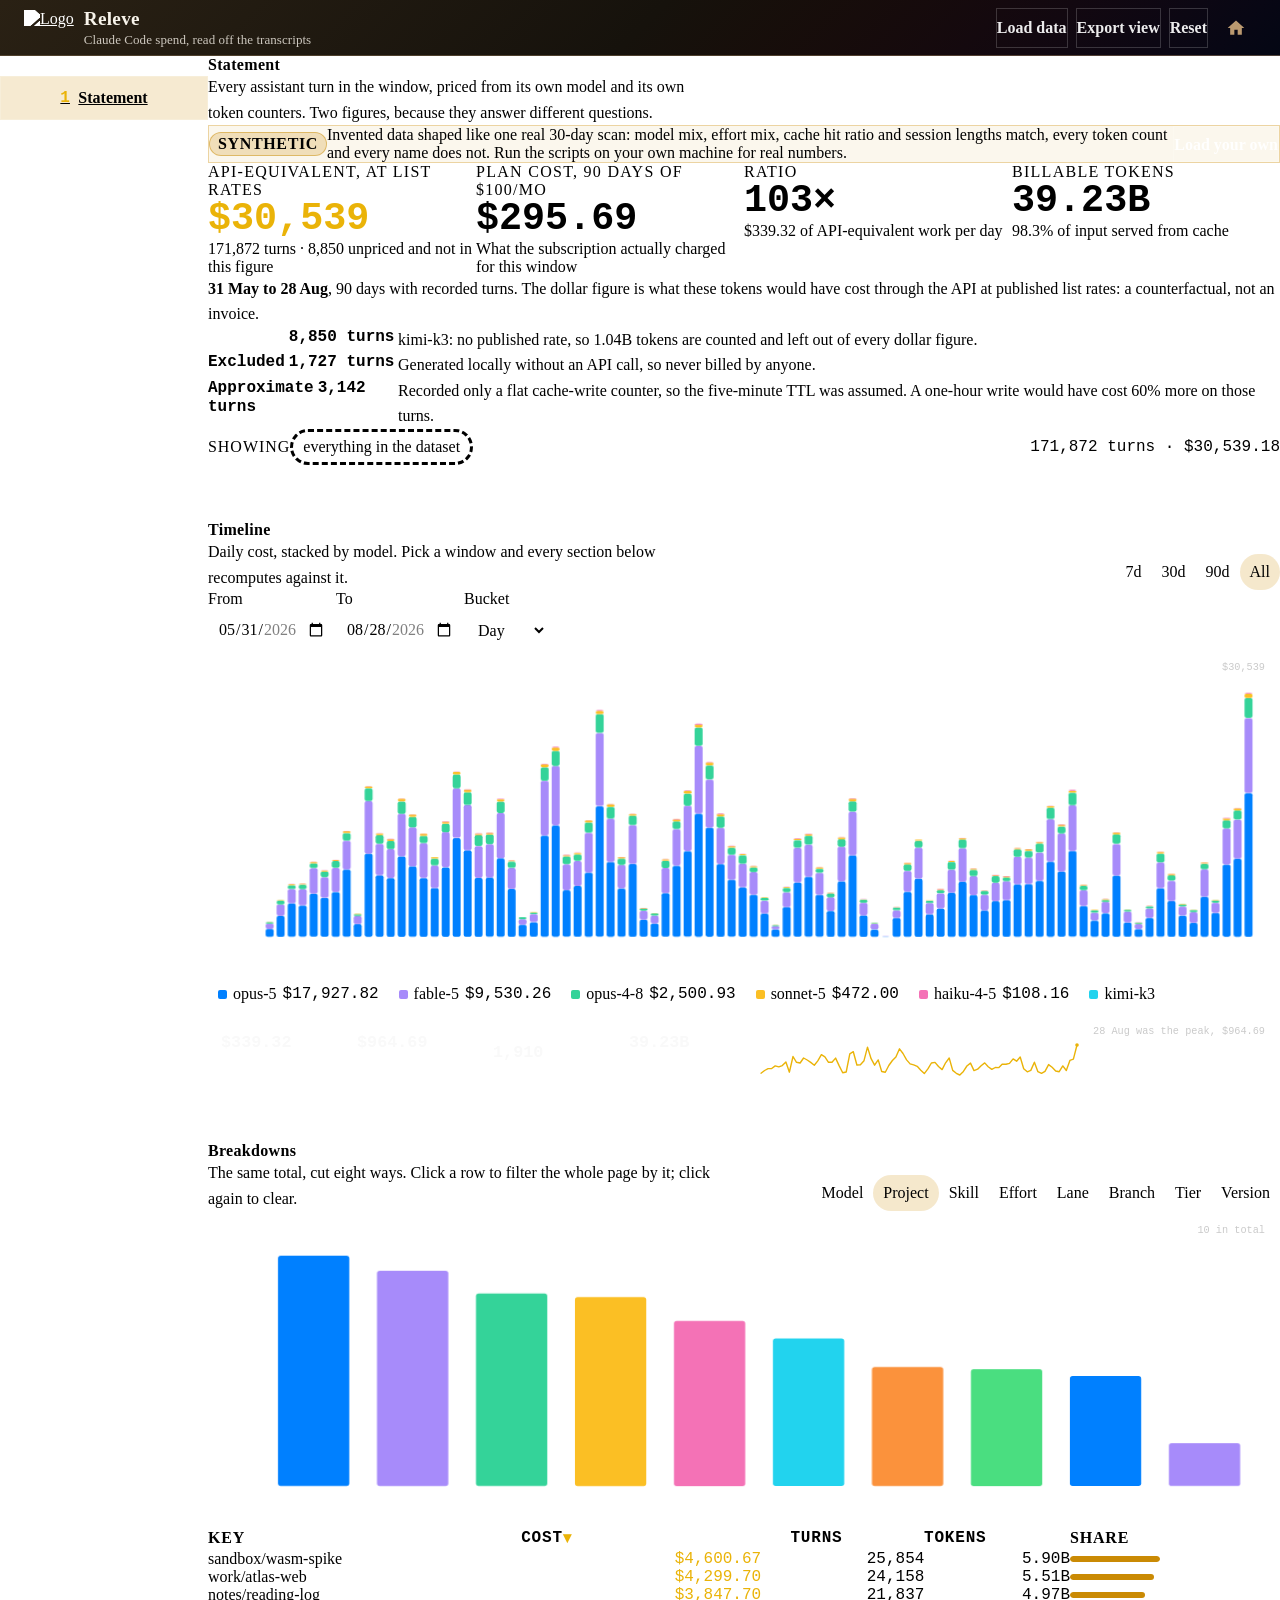
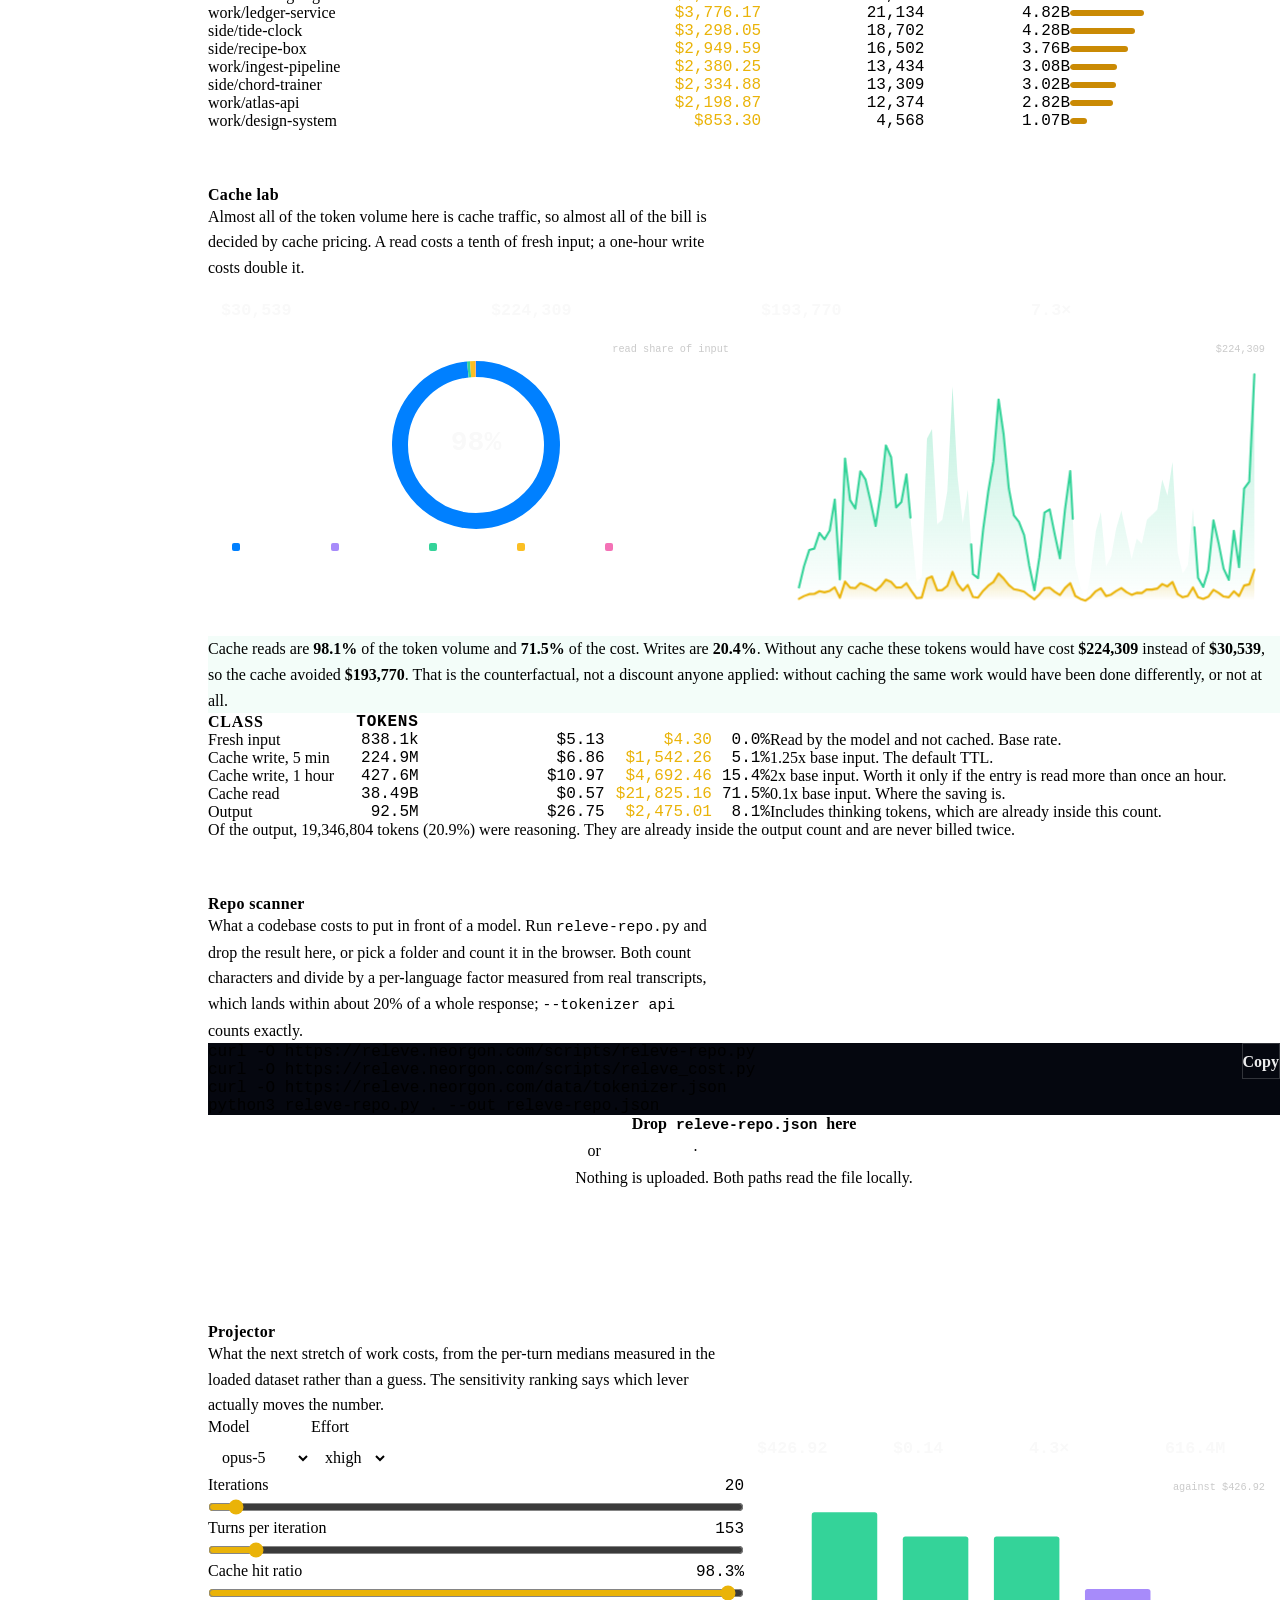
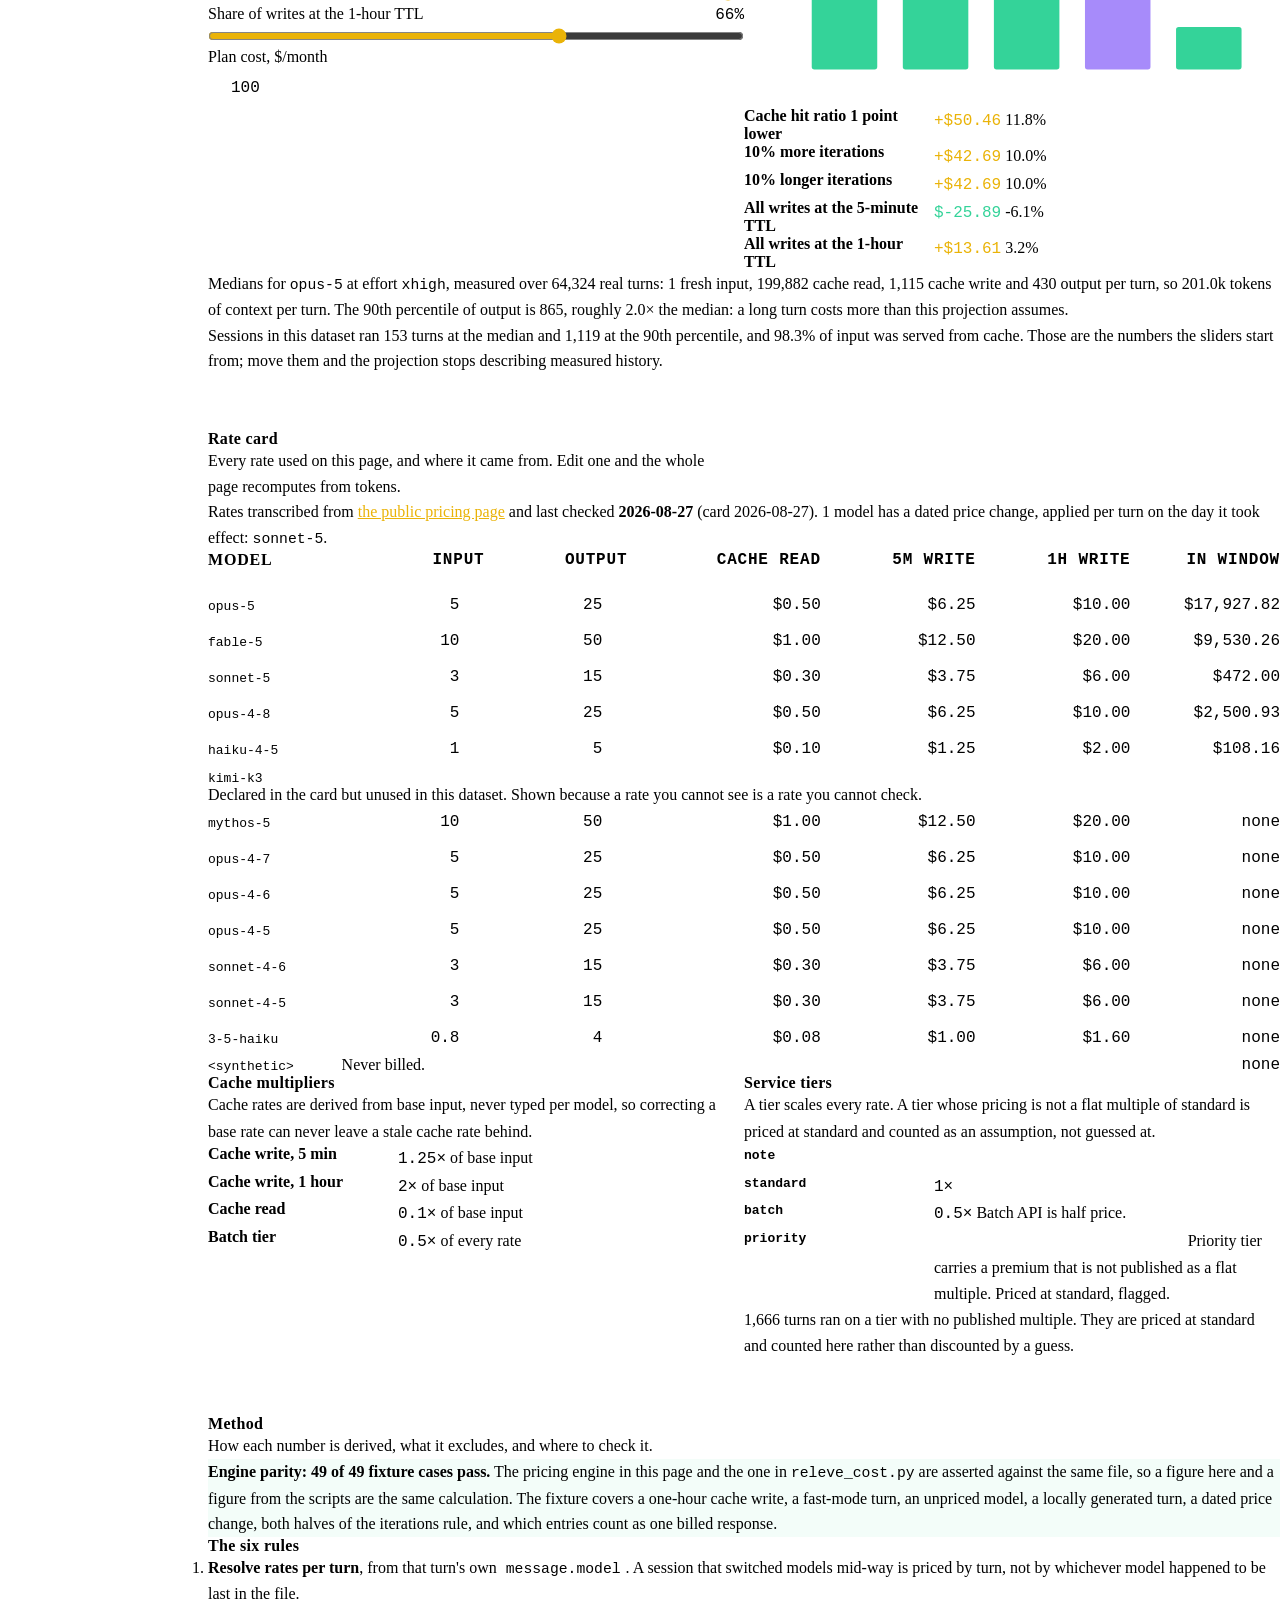
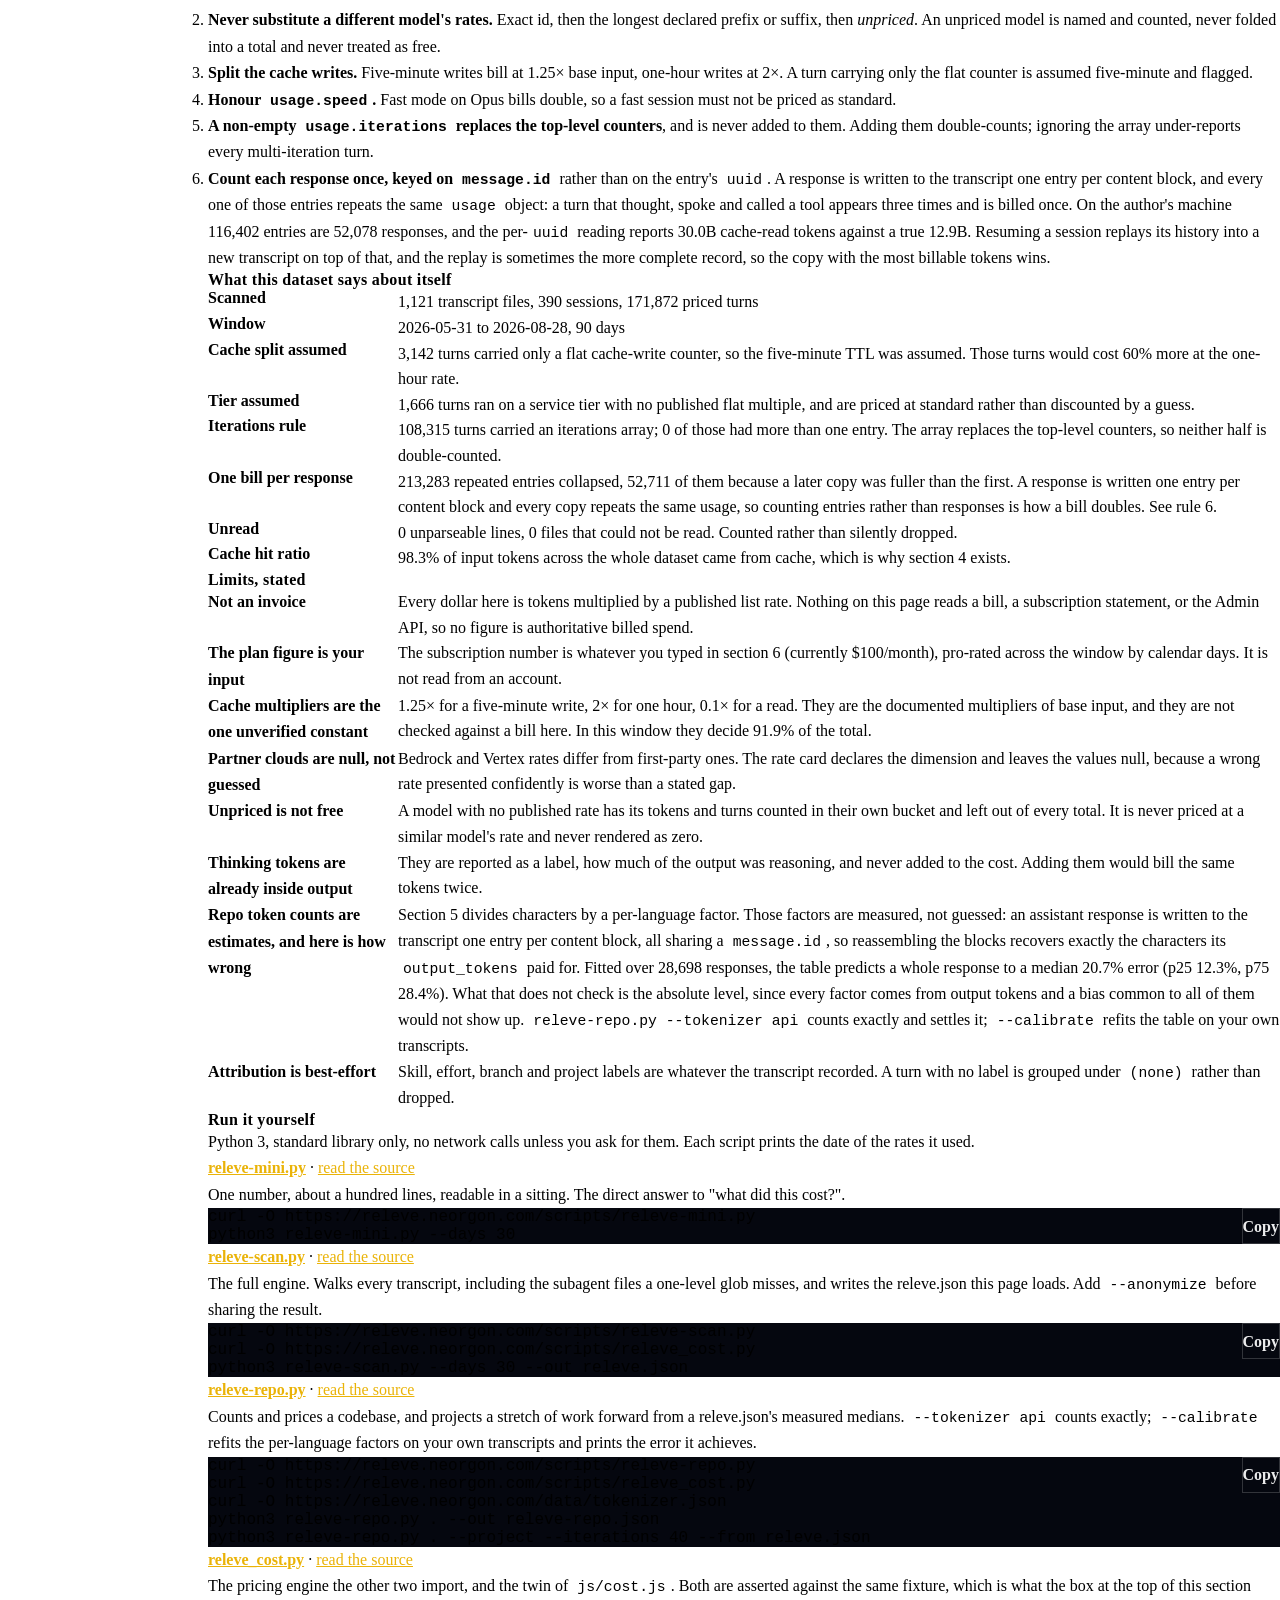
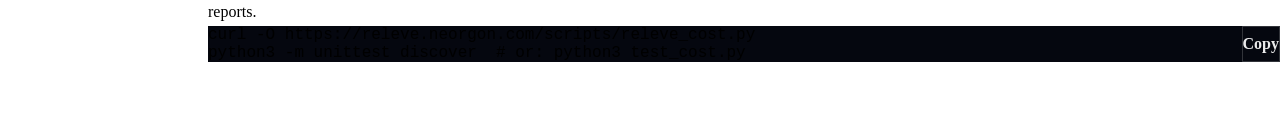
==== index.html @ 629dbd9d "feat: Releve, a spend statement for Claude Code work Prices Claude Code transcripts at real API rate" ====
<!DOCTYPE html>
<html lang="en">
<head>
  <meta charset="UTF-8">
  <meta name="viewport" content="width=device-width, initial-scale=1.0">
  <title>Releve | Claude Code spend, read off the transcripts</title>
  <meta name="description" content="Read your Claude Code spend off the transcripts: cost by model, project and skill, a cache lab, an editable rate card, and three scripts you run yourself">
  <meta property="og:title" content="Releve: Claude Code spend, read off the transcripts">
  <meta property="og:description" content="Cost by model, project and skill. A cache lab, an editable rate card, and the scripts that produced every number">
  <meta property="og:type" content="website">
  <meta property="og:url" content="https://releve.neorgon.com/">
  <meta property="og:site_name" content="Neorgon">
  <meta name="twitter:card" content="summary_large_image">
  <meta name="twitter:title" content="Releve: Claude Code spend, read off the transcripts">
  <meta name="twitter:description" content="Cost by model, project and skill, plus the scripts that produced every number">
  <meta name="robots" content="index, follow">
  <link rel="canonical" href="https://releve.neorgon.com/">
  <meta property="og:locale" content="en_US">
  <meta name="theme-color" content="#040714">
  <meta property="og:image" content="https://releve.neorgon.com/og-preview.jpg">
  <meta property="og:image:width" content="1200">
  <meta property="og:image:height" content="630">
  <meta property="og:image:alt" content="Releve: what your Claude Code work would cost">
  <meta name="twitter:image" content="https://releve.neorgon.com/og-preview.jpg">
  <!-- Footer Kit stamps -->
  <meta name="neo-repo" content="https://github.com/energon-a-secas/releve-site">
  <meta name="neo-version" content="v1.0.0">
  <meta name="neo-updated" content="updated Aug 2026">
  <link rel="icon" type="image/x-icon" href="https://cdn.neorgon.org/v1.0.0/favicon.ico" />
  <!-- Fleet design tokens — canonical, do not redeclare locally (PROJECTS.md section 5) -->
  <link rel="stylesheet" href="https://cdn.neorgon.org/v1.0.0/styles/base.css">
  <link rel="stylesheet" href="css/style.css">
  <!-- Viz Kit: every chart here is a builder from js/viz.js. Canonical source is
       packages/neorgon-ui/{css/viz.css,js/viz.js} — do not edit these copies. -->
  <link rel="stylesheet" href="css/viz.css">
  <!-- Neorgon Header Kit (vendored; ?header=live swaps CSS to CDN). Keep after style.css — the kit owns the header. -->
  <script>(function(){var m=location.search.match(/[?&]theme=([\w-]+)/)||document.cookie.match(/(?:^|;\s*)neo_theme=([\w-]+)/);if(m&&m[1]!=='default')document.documentElement.dataset.theme=decodeURIComponent(m[1]);})();</script>
  <link rel="stylesheet" href="css/neorgon-header.css">
  <link rel="stylesheet" href="css/neorgon-themes.css">
  <link rel="stylesheet" href="https://cdn.neorgon.org/v1.0.0/header/season.css">
  <script defer src="js/neorgon-header.js"></script>
  <meta name="neo-theme-switcher" content="footer">
  <!-- Neorgon Footer Kit (vendored). -->
  <link rel="stylesheet" href="css/neorgon-footer.css">
  <script defer src="js/neorgon-footer.js"></script>
  <script type="application/ld+json">
  {
    "@context": "https://schema.org",
    "@type": "WebApplication",
    "name": "Releve",
    "description": "Read your Claude Code spend off the transcripts: cost by model, project and skill, a cache lab, an editable rate card, and three scripts you run yourself.",
    "url": "https://releve.neorgon.com/",
    "applicationCategory": "DeveloperApplication",
    "operatingSystem": "Any",
    "browserRequirements": "Requires JavaScript. All data is read in the browser; nothing is uploaded.",
    "offers": { "@type": "Offer", "price": "0", "priceCurrency": "USD" },
    "author": { "@type": "Organization", "name": "Neorgon", "url": "https://neorgon.com/" }
  }
  </script>
</head>
<body>

  <a class="skip-link" href="#main">Skip to content</a>

  <header class="header-bar" data-header-mode="app" data-header-skin="brass">
    <div class="header-logo">
      <a href="https://neorgon.com/" target="_blank" rel="noopener noreferrer">
        <img src="https://cdn.neorgon.org/v1.0.0/energon-classic-logo.png" class="header-logo-img" alt="Logo">
      </a>
      <a href="./" class="header-title-link">
        <h1>Releve</h1>
        <div class="header-subtitle">Claude Code spend, read off the transcripts</div>
      </a>
    </div>

    <div class="header-right">
      <div class="header-actions">
        <button class="btn btn--ghost btn--sm" id="loadDataBtn" data-keep-mobile>Load data</button>
        <button class="btn btn--ghost btn--sm" id="exportBtn">Export view</button>
        <button class="btn btn--ghost btn--sm" id="resetBtn">Reset</button>
      </div>

      <a class="header-home" href="https://neorgon.com/" title="neorgon.com" aria-label="Neorgon home">
        <svg viewBox="0 0 24 24" fill="currentColor" xmlns="http://www.w3.org/2000/svg">
          <path d="M10 20v-6h4v6h5v-8h3L12 3 2 12h3v8z"/>
        </svg>
      </a>
    </div>
  </header>

  <main id="main">
    <div class="shell">
      <nav class="shell__rail" aria-label="Section" id="rail">
        <a class="nav-link rail__link" href="#statement"><span class="rail__num">1</span>Statement</a>
        <a class="nav-link rail__link" href="#timeline"><span class="rail__num">2</span>Timeline</a>
        <a class="nav-link rail__link" href="#breakdowns"><span class="rail__num">3</span>Breakdowns</a>
        <a class="nav-link rail__link" href="#cache"><span class="rail__num">4</span>Cache lab</a>
        <a class="nav-link rail__link" href="#repo"><span class="rail__num">5</span>Repo scanner</a>
        <a class="nav-link rail__link" href="#projector"><span class="rail__num">6</span>Projector</a>
        <a class="nav-link rail__link" href="#rates"><span class="rail__num">7</span>Rate card</a>
        <a class="nav-link rail__link" href="#method"><span class="rail__num">8</span>Method</a>
      </nav>

      <div class="shell__main stack stack--loose">

        <!-- ── 1. Statement ───────────────────────────────────── -->
        <section class="section" id="statement" aria-labelledby="statement-title">
          <div class="section__titles">
            <h2 class="section__title" id="statement-title">Statement</h2>
            <p class="section__lead">
              Every assistant turn in the window, priced from its own model and its
              own token counters. Two figures, because they answer different
              questions.
            </p>
          </div>

          <div class="source" id="sourceBanner" role="status">
            <span class="source__tag">loading</span>
            <span class="source__note">Reading the dataset.</span>
          </div>

          <div class="headline" id="headline"></div>

          <div class="note" id="statementNote"></div>

          <div id="statementStats"></div>

          <!-- Filters apply to sections 2, 3 and 4. Sticky, so the conditions
               under which a number is true stay on screen with the number. -->
          <div class="filters" id="filters" aria-label="Active filters"></div>
        </section>

        <!-- ── 2. Timeline ────────────────────────────────────── -->
        <section class="section" id="timeline" aria-labelledby="timeline-title">
          <div class="section__header">
            <div class="section__titles">
              <h2 class="section__title" id="timeline-title">Timeline</h2>
              <p class="section__lead">
                Daily cost, stacked by model. Pick a window and every section
                below recomputes against it.
              </p>
            </div>
            <div class="toolbar" id="windowPresets"></div>
          </div>

          <div class="toolbar">
            <label class="field"><span>From</span><input type="date" class="input" id="fromDate"></label>
            <label class="field"><span>To</span><input type="date" class="input" id="toDate"></label>
            <label class="field"><span>Bucket</span>
              <select class="select" id="bucketSel">
                <option value="day">Day</option>
                <option value="week">Week</option>
                <option value="month">Month</option>
              </select>
            </label>
          </div>

          <div id="timelineChart"></div>
          <div class="legend" id="timelineLegend"></div>
          <div id="timelineTrend" class="grid"></div>
        </section>

        <!-- ── 3. Breakdowns ──────────────────────────────────── -->
        <section class="section" id="breakdowns" aria-labelledby="breakdowns-title">
          <div class="section__header">
            <div class="section__titles">
              <h2 class="section__title" id="breakdowns-title">Breakdowns</h2>
              <p class="section__lead">
                The same total, cut eight ways. Click a row to filter the whole
                page by it; click again to clear.
              </p>
            </div>
            <div class="toolbar" id="dimTabs"></div>
          </div>

          <div id="breakdownBars"></div>
          <div class="table-wrap"><table class="table" id="breakdownTable"></table></div>
          <div class="note" id="breakdownNote" hidden></div>
        </section>

        <!-- ── 4. Cache lab ───────────────────────────────────── -->
        <section class="section" id="cache" aria-labelledby="cache-title">
          <div class="section__titles">
            <h2 class="section__title" id="cache-title">Cache lab</h2>
            <p class="section__lead">
              Almost all of the token volume here is cache traffic, so almost all
              of the bill is decided by cache pricing. A read costs a tenth of
              fresh input; a one-hour write costs double it.
            </p>
          </div>

          <div id="cacheHeadline"></div>
          <div class="grid grid--wide">
            <div id="cacheMix"></div>
            <div id="cacheRatio"></div>
          </div>
          <div class="note note--good" id="cacheNote"></div>
          <div class="table-wrap"><table class="table" id="cacheTable"></table></div>
        </section>

        <!-- ── 5. Repo scanner ────────────────────────────────── -->
        <section class="section" id="repo" aria-labelledby="repo-title">
          <div class="section__titles">
            <h2 class="section__title" id="repo-title">Repo scanner</h2>
            <p class="section__lead">
              What a codebase costs to put in front of a model. Run
              <code>releve-repo.py</code> and drop the result here, or pick a
              folder and count it in the browser. Both count characters and
              divide by a per-language factor measured from real transcripts,
              which lands within about 20% of a whole response;
              <code>--tokenizer api</code> counts exactly.
            </p>
          </div>

          <div class="cmd">
            <code>curl -O https://releve.neorgon.com/scripts/releve-repo.py
curl -O https://releve.neorgon.com/scripts/releve_cost.py
curl -O https://releve.neorgon.com/data/tokenizer.json
python3 releve-repo.py . --out releve-repo.json</code>
            <button class="btn btn--ghost btn--sm cmd__copy" data-copy>Copy</button>
          </div>

          <!-- A group, not role="button": a button's subtree is presentational,
               which hid the two real buttons below, including "count a folder in
               the browser", an action with no other route to it. -->
          <div class="drop" id="repoDrop" role="group"
               aria-label="Load a repo scan: drop a file, or use the buttons">
            <strong>Drop <code class="inline">releve-repo.json</code> here</strong>
            <span>or <button class="btn btn--ghost btn--sm" id="repoPick">choose a file</button>
              &middot; <button class="btn btn--ghost btn--sm" id="repoFolder">count a folder in the browser</button></span>
            <span class="num--muted">Nothing is uploaded. Both paths read the file locally.</span>
          </div>
          <input type="file" id="repoFile" accept=".json,application/json" hidden>
          <input type="file" id="repoDir" webkitdirectory directory multiple hidden>

          <div id="repoOut"></div>
        </section>

        <!-- ── 6. Projector ───────────────────────────────────── -->
        <section class="section" id="projector" aria-labelledby="projector-title">
          <div class="section__titles">
            <h2 class="section__title" id="projector-title">Projector</h2>
            <p class="section__lead">
              What the next stretch of work costs, from the per-turn medians
              measured in the loaded dataset rather than a guess. The sensitivity
              ranking says which lever actually moves the number.
            </p>
          </div>

          <div class="grid grid--wide">
            <div class="card card--flat stack stack--tight">
              <div class="toolbar">
                <label class="field"><span>Model</span><select class="select" id="projModel"></select></label>
                <label class="field"><span>Effort</span><select class="select" id="projEffort"></select></label>
              </div>
              <div class="slider">
                <label class="slider__name" for="projIter">Iterations</label>
                <span class="slider__val" id="projIterVal">20</span>
                <input type="range" id="projIter" min="1" max="500" step="1" value="20">
              </div>
              <div class="slider">
                <label class="slider__name" for="projTurns">Turns per iteration</label>
                <span class="slider__val" id="projTurnsVal">40</span>
                <input type="range" id="projTurns" min="1" max="2000" step="1" value="40">
              </div>
              <div class="slider">
                <label class="slider__name" for="projHit">Cache hit ratio</label>
                <span class="slider__val" id="projHitVal">97.5%</span>
                <input type="range" id="projHit" min="0" max="100" step="0.5" value="97.5">
              </div>
              <div class="slider">
                <label class="slider__name" for="projTtl">Share of writes at the 1-hour TTL</label>
                <span class="slider__val" id="projTtlVal">67%</span>
                <input type="range" id="projTtl" min="0" max="100" step="1" value="67">
              </div>
              <div class="toolbar">
                <label class="field"><span>Plan cost, $/month</span>
                  <input type="number" class="input input--num" id="planCost" min="0" step="5" value="100">
                </label>
                <button class="btn btn--ghost btn--sm" id="projCalibrate">Reset to measured</button>
              </div>
            </div>
            <div class="stack stack--tight">
              <div id="projOut"></div>
              <div id="projSensitivity"></div>
            </div>
          </div>
          <div class="note" id="projNote"></div>
        </section>

        <!-- ── 7. Rate card ───────────────────────────────────── -->
        <section class="section" id="rates" aria-labelledby="rates-title">
          <div class="section__header">
            <div class="section__titles">
              <h2 class="section__title" id="rates-title">Rate card</h2>
              <p class="section__lead">
                Every rate used on this page, and where it came from. Edit one and
                the whole page recomputes from tokens.
              </p>
            </div>
            <div class="toolbar">
              <button class="btn btn--ghost btn--sm" id="ratesReset">Reset rates</button>
              <a class="btn btn--ghost btn--sm" href="data/rates.json" download>Download card</a>
            </div>
          </div>

          <div class="note" id="ratesProvenance"></div>
          <div class="table-wrap"><table class="table" id="ratesTable"></table></div>

          <div class="grid">
            <div class="card card--flat stack stack--tight">
              <h3 class="section__title" style="font-size:var(--text-base)">Cache multipliers</h3>
              <p class="prose" style="margin:0">
                Cache rates are derived from base input, never typed per model, so
                correcting a base rate can never leave a stale cache rate behind.
              </p>
              <div id="multipliersTable"></div>
            </div>
            <div class="card card--flat stack stack--tight">
              <h3 class="section__title" style="font-size:var(--text-base)">Service tiers</h3>
              <p class="prose" style="margin:0">
                A tier scales every rate. A tier whose pricing is not a flat
                multiple of standard is priced at standard and counted as an
                assumption, not guessed at.
              </p>
              <div id="tiersTable"></div>
            </div>
          </div>
        </section>

        <!-- ── 8. Method ──────────────────────────────────────── -->
        <section class="section" id="method" aria-labelledby="method-title">
          <div class="section__titles">
            <h2 class="section__title" id="method-title">Method</h2>
            <p class="section__lead">
              How each number is derived, what it excludes, and where to check it.
            </p>
          </div>

          <div class="note" id="parityBox"></div>

          <div class="card card--flat">
            <h3 class="section__title" style="font-size:var(--text-base);margin-bottom:var(--space-4)">The six rules</h3>
            <ol class="prose">
              <li><strong>Resolve rates per turn</strong>, from that turn's own
                <code>message.model</code>. A session that switched models mid-way
                is priced by turn, not by whichever model happened to be last in
                the file.</li>
              <li><strong>Never substitute a different model's rates.</strong>
                Exact id, then the longest declared prefix or suffix, then
                <em>unpriced</em>. An unpriced model is named and counted, never
                folded into a total and never treated as free.</li>
              <li><strong>Split the cache writes.</strong> Five-minute writes bill
                at 1.25&times; base input, one-hour writes at 2&times;. A turn
                carrying only the flat counter is assumed five-minute and flagged.</li>
              <li><strong>Honour <code>usage.speed</code>.</strong> Fast mode on
                Opus bills double, so a fast session must not be priced as standard.</li>
              <li><strong>A non-empty <code>usage.iterations</code> replaces the
                top-level counters</strong>, and is never added to them. Adding
                them double-counts; ignoring the array under-reports every
                multi-iteration turn.</li>
              <li><strong>Count each response once, keyed on
                <code>message.id</code></strong> rather than on the entry's
                <code>uuid</code>. A response is written to the transcript one
                entry per content block, and every one of those entries repeats
                the same <code>usage</code> object: a turn that thought, spoke and
                called a tool appears three times and is billed once. On the
                author's machine 116,402 entries are 52,078 responses, and the
                per-<code>uuid</code> reading reports 30.0B cache-read tokens
                against a true 12.9B. Resuming a session replays its history into
                a new transcript on top of that, and the replay is sometimes the
                more complete record, so the copy with the most billable tokens
                wins.</li>
            </ol>
          </div>

          <div class="card card--flat">
            <h3 class="section__title" style="font-size:var(--text-base);margin-bottom:var(--space-4)">What this dataset says about itself</h3>
            <div id="methodQuality"></div>
          </div>

          <div class="card card--flat">
            <h3 class="section__title" style="font-size:var(--text-base);margin-bottom:var(--space-4)">Limits, stated</h3>
            <div class="deflist prose" id="methodLimits"></div>
          </div>

          <div class="card card--flat stack stack--tight">
            <h3 class="section__title" style="font-size:var(--text-base)">Run it yourself</h3>
            <p class="prose" style="margin:0">
              Python 3, standard library only, no network calls unless you ask for
              them. Each script prints the date of the rates it used.
            </p>
            <div id="scriptList" class="stack stack--tight"></div>
          </div>
        </section>

      </div>
    </div>
  </main>

  <!-- Load-data modal: file, folder, or URL. Everything is read in the browser. -->
  <div class="modal" id="loadModal" hidden>
    <div class="modal__backdrop" data-modal-close tabindex="-1" aria-hidden="true"></div>
    <div class="modal__dialog" role="dialog" aria-modal="true" aria-labelledby="loadModalTitle" tabindex="-1">
      <!-- div, not <header>/<footer>: role="dialog" on a div is not a sectioning
           root, so those elements would map to banner and contentinfo and the
           open modal would give the page a second one of each. -->
      <div class="modal__header">
        <h2 id="loadModalTitle">Load your own numbers</h2>
        <button type="button" class="btn btn--ghost btn--icon" data-modal-close aria-label="Close dialog">
          <svg width="20" height="20" viewBox="0 0 24 24" fill="none" stroke="currentColor" stroke-width="2" aria-hidden="true"><path d="M18 6L6 18M6 6l12 12"/></svg>
        </button>
      </div>
      <div class="modal__body stack stack--tight">
        <p class="prose" style="margin:0">
          The dataset on this page is synthetic. For your own, run the scanner and
          load the file it writes. It never leaves your machine: this page reads
          it with the File API and makes no upload.
        </p>
        <div class="cmd">
          <code>curl -O https://releve.neorgon.com/scripts/releve-scan.py
curl -O https://releve.neorgon.com/scripts/releve_cost.py
python3 releve-scan.py --days 30 --out releve.json</code>
          <button class="btn btn--ghost btn--sm cmd__copy" data-copy>Copy</button>
        </div>
        <div class="drop" id="dataDrop" role="group"
             aria-label="Load your own data: drop a file, or use the button">
          <strong>Drop <code class="inline">releve.json</code> here</strong>
          <span>or a raw <code class="inline">.jsonl</code> transcript, which is priced in the browser</span>
          <button class="btn btn--secondary btn--sm" id="dataPick">Choose a file</button>
        </div>
        <input type="file" id="dataFile" accept=".json,.jsonl,application/json" hidden>
        <p class="prose" style="margin:0">
          Sharing a file? Run it with <code>--anonymize</code> first: that hashes
          project labels and drops paths, branch names and session titles.
        </p>
      </div>
      <div class="modal__footer">
        <button type="button" class="btn btn--ghost" id="loadDemoAgain">Back to the demo</button>
        <button type="button" class="btn btn--primary" data-modal-close>Done</button>
      </div>
    </div>
  </div>

  <footer class="neo-footer" data-footer-mode="app">
    Reads your transcripts in your browser. Nothing is uploaded.
    <template data-neo-disclaimer data-label="How the dollars are derived"
              data-title="These figures are a counterfactual, not an invoice">
      <p>Every dollar on this page is tokens multiplied by a published list rate.
      It is what the same work would have cost through the API, which is not what
      a subscription charged, and not what any invoice says.</p>
      <p>Rates are transcribed by hand from the public pricing page and carry the
      date they were checked. Cache multipliers (1.25&times; for a five-minute
      write, 2&times; for one hour, 0.1&times; for a read) are the documented
      multipliers of base input and are the one constant here that is not verified
      against a bill. Partner-cloud rates are left null rather than guessed.</p>
      <p>Not affiliated with Anthropic. Claude and Claude Code are their marks.</p>
    </template>
  </footer>

  <script type="module" src="js/app.js"></script>
</body>
</html>
---- css/style.css ----
/* ── Reset & base ──────────────────────────────────────────── */
*, *::before, *::after { margin: 0; padding: 0; box-sizing: border-box; }

/*
 * ── Design tokens ─────────────────────────────────────────────
 *
 * Canonical tokens (colors, font, type scale, spacing, radii) come from the CDN:
 *   https://cdn.neorgon.org/v1.0.0/styles/base.css   (linked in index.html)
 * Do NOT redeclare them here — a local copy is how the fleet drifted. The block
 * below holds only what base.css does not define, plus the per-site accent.
 *
 * Motion: base.css still ships --ease-snap (bounce) for legacy sites, but it is
 * deprecated for new work (impeccable law: ease-out exponential, no bounce).
 * Use --ease-out below.
 */

:root {
  /* Per-site identity — set to this site's hub card accent (PROJECTS.md section 4).
     Antique gold: a ledger tone, and unused elsewhere in the Data section. */
  --accent: #ca8a04;
  --accent-bright: #eab308;

  /* Money reads better in a monospaced column: digits line up, so two totals
     are comparable at a glance without reading them. */
  --mono: ui-monospace, 'SF Mono', SFMono-Regular, Menlo, Consolas, monospace;

  /* Semantics this site needs for numbers. Money is the accent; a saving is
     positive, an unknown is neither good nor bad and must not look like zero. */
  --good: #34d399;
  --warn: #fbbf24;
  /* .5, not .45: at .45 the word "unpriced" measured 4.47:1 on --bg, just under
     the 4.5:1 it needs. An unknown has to stay readable to stay honest. */
  --unknown: rgba(255, 255, 255, .5);

  /* Site extras base.css does not define */
  --surface-toast: #1a1730;
  --danger: #e11d48;
  --danger-hover: #f43f5e;
  --ease-out: cubic-bezier(0.22, 1, 0.36, 1);
  --control-height: 44px;
  --control-height-sm: 36px;
  --shadow-card: 0 12px 28px rgba(15, 23, 42, 0.5);
  --shadow-modal: 0 24px 48px rgba(2, 6, 23, 0.58);
  --z-sticky-header: 200;
  --z-modal: 400;
  --z-toast: 500;
}

/* Author display values (e.g. .section/.stack flex) would otherwise defeat the
   hidden attribute — restore its authority once, globally. */
[hidden] { display: none !important; }

html { height: 100%; }
body {
  font-family: var(--font);
  background: var(--bg);
  min-height: 100%;
  color: var(--text-primary);
  display: flex; flex-direction: column;
}

body.modal-open {
  overflow: hidden;
}

main#main {
  flex: 1;
  display: flex;
  flex-direction: column;
  min-height: 0;
  width: 100%;
}

/* ── Layout ────────────────────────────────────────────────── */
/*
 * GOTCHA: body { display:flex; flex-direction:column } + margin: 0 auto
 * on a child collapses its width — always pair with width: 100%.
 *
 * GOTCHA: External images (YouTube ggpht, Gravatar, etc.) may block loading
 * when the Referer header points to localhost or an unknown origin. Fix:
 * 1. Add <meta name="referrer" content="no-referrer"> in <head> (global)
 * 2. Or add referrerpolicy="no-referrer" on each <img> tag
 */
.container {
  max-width: 900px;
  width: 100%;
  margin: 0 auto;
  padding: var(--space-6);
  flex: 1;
}

/* ── Side-rail shell (opt-in) ──────────────────────────────────
 * A desktop window is far wider than a comfortable line of text, so a single
 * centred column leaves two large empty gutters and still runs the prose to
 * 100+ characters. This puts the section nav in the left gutter and narrows
 * the reading column, without changing .container for sites that do not use it.
 *
 *   <div class="shell">
 *     <nav class="shell__rail" aria-label="Section"> … </nav>
 *     <div class="shell__main"> … </div>
 *   </div>
 *
 * Below 940px it collapses to one column and the rail becomes a scrollable
 * row, so the same markup works on a phone with no JavaScript involved. From
 * 1240px up, the spare width goes to the right margin only, so the reading
 * column walks onto the page's centre line instead of sitting right of it.
 */
.shell {
  width: 100%;
  max-width: 1240px;
  margin: 0 auto;
  padding: var(--space-6) var(--space-6) 64px;
  display: grid;
  grid-template-columns: minmax(0, 1fr);
  gap: var(--space-6);
  align-content: start;
  flex: 1;
}
/* A 1fr track is minmax(auto, 1fr): a wide child (a board, a table, a long
   code line) sets min-content and stretches the column past the viewport. */
.shell > * { min-width: 0; }

.shell__rail {
  display: flex;
  gap: var(--space-1);
  padding: 4px;
  background: var(--surface-1);
  border: 1px solid var(--border);
  border-radius: var(--radius);
  overflow-x: auto;
  scrollbar-width: none;
}
.shell__rail::-webkit-scrollbar { display: none; }

@media (min-width: 940px) {
  .shell {
    grid-template-columns: 208px minmax(0, 1fr);
    gap: var(--space-8);
    padding: var(--space-8) var(--space-8) 80px;
  }
  .shell__rail {
    position: sticky;
    top: 76px;          /* clears the app-mode header */
    flex-direction: column;
    align-items: stretch;
    gap: 2px;
    padding: var(--space-2);
    overflow: visible;
    align-self: start;
  }
}

/* The rail sits in the left gutter, but with only two tracks it does not stay
   there: the rail plus its gap add to main's left side and nothing balances
   them on the right, so main sits half that distance right of the page's centre
   line (120px at a 208px rail). A column that far off centre reads as a
   misalignment rather than as a nav beside it.
   The correction is to stop splitting the spare width between both margins and
   spend all of it on the right. Main then walks back onto the centre line as the
   window grows, reaching it at 1240 + 208 + 32 = 1480px, and it costs main no
   width at any point on the way: the shell widens, main does not move relative
   to the rail. Below 1240px the shell already fills the viewport, so there is no
   spare width to spend and any correction would come straight out of the
   reading column. That trade is not worth making. */
@media (min-width: 1240px) {
  .shell {
    --shell-nudge: calc(208px + var(--space-8));
    max-width: calc(1240px + var(--shell-nudge));
    padding-right: clamp(
      var(--space-8),
      calc(var(--space-8) + 100vw - 1240px),
      calc(var(--space-8) + var(--shell-nudge))
    );
  }
}

/* Vertical rhythm: use inside .container or nested regions */
.stack {
  display: flex;
  flex-direction: column;
  gap: var(--space-6);
}
.stack--tight { gap: var(--space-4); }
/* Major sections need a real break. At 32px a heading sits almost on top of
   the block above it and the page reads as one undifferentiated column. */
.stack--loose { gap: 56px; }

/* Page section: title row + body (replaces “card everything” for grouping) */
.section {
  display: flex;
  flex-direction: column;
  gap: var(--space-6);
}
.section__header {
  display: flex;
  flex-wrap: wrap;
  align-items: flex-end;
  justify-content: space-between;
  gap: var(--space-4);
}
.section__titles {
  display: flex;
  flex-direction: column;
  gap: var(--space-1);
  min-width: 0;
}
.section__title {
  font-size: var(--text-xl);
  font-weight: 600;
  letter-spacing: 0.02em;
  color: var(--text-primary);
}
.section__lead {
  font-size: var(--text-sm);
  color: var(--text-muted);
  line-height: 1.6;
  max-width: 64ch;   /* 65-75 characters is the readable measure */
}
.section__lead code {
  font-family: ui-monospace, SFMono-Regular, Menlo, Monaco, Consolas, "Liberation Mono", monospace;
  font-size: 0.92em;
  color: var(--text-secondary);
}
.stack > .card { margin-bottom: 0; }
.toolbar {
  display: flex;
  flex-wrap: wrap;
  align-items: center;
  gap: var(--space-2);
}

/* ── Header ────────────────────────────────────────────────────
 * Owned by the Neorgon Header Kit (css/neorgon-header.css — canonical
 * source: packages/neorgon-ui/header/). Do NOT style .header-bar,
 * .header-logo*, .header-title-link, .header-subtitle, .header-right,
 * .header-actions, or .header-home here. Auth styles (.auth-*) stay
 * site-owned below.
 */
nav {
  display: flex;
  align-items: center;
  gap: var(--space-2);
}

/* ── Buttons (canonical) ─────────────────────────────────────
 * Use .btn + a variant. Aliases: .nav-link = toolbar ghost; .auth-* map below.
 */
.btn {
  display: inline-flex;
  align-items: center;
  justify-content: center;
  gap: var(--space-2);
  min-height: var(--control-height);
  padding: 0 var(--space-4);
  border-radius: var(--radius-sm);
  font-family: inherit;
  font-size: var(--text-sm);
  font-weight: 600;
  line-height: 1.2;
  text-decoration: none;
  cursor: pointer;
  border: 1px solid transparent;
  background: transparent;
  color: var(--text-primary);
  transition:
    background-color var(--dur),
    color var(--dur),
    border-color var(--dur),
    box-shadow var(--dur),
    transform var(--dur-fast);
  -webkit-tap-highlight-color: transparent;
}
.btn:disabled,
.btn[aria-disabled="true"] {
  opacity: 0.45;
  cursor: not-allowed;
  pointer-events: none;
}
.btn--sm {
  min-height: var(--control-height-sm);
  padding: 0 var(--space-3);
  font-size: var(--text-xs);
}
.btn--block { width: 100%; }
.btn--icon {
  min-width: var(--control-height);
  padding: 0;
}
/* Gold is a light accent, so the label on it has to be dark: white on #ca8a04
   measures 2.94:1 and fails AA outright. This near-black is tinted toward the
   accent's own hue rather than being #000, and measures 6.31:1 (9.67:1 on the
   brighter hover fill). */
.btn--primary {
  background: var(--accent);
  color: #1a1204;
  border-color: transparent;
}
.btn--primary:hover { background: var(--accent-bright); }
.btn--secondary {
  background: var(--surface-2);
  color: var(--text-primary);
  border-color: var(--border-strong);
}
.btn--secondary:hover {
  background: rgba(255, 255, 255, 0.1);
}
.btn--ghost {
  background: transparent;
  color: rgba(255,255,255,0.92);
  border-color: rgba(255,255,255,0.18);
}
.btn--ghost:hover {
  background: rgba(255,255,255,0.1);
  color: #fff;
}
.btn--danger {
  background: var(--danger);
  color: #fff;
  border-color: transparent;
}
.btn--danger:hover { background: var(--danger-hover); }

/* Toolbar ghost (header nav) — same as .btn.btn--ghost.btn--sm */
.nav-link {
  display: inline-flex;
  align-items: center;
  justify-content: center;
  min-height: var(--control-height);
  padding: 0 var(--space-3);
  border: 1px solid rgba(255,255,255,0.18);
  border-radius: var(--radius-sm);
  background: transparent;
  color: rgba(255,255,255,0.92);
  cursor: pointer;
  font-family: inherit;
  font-size: var(--text-sm);
  font-weight: 600;
  transition: background-color var(--dur), color var(--dur), border-color var(--dur);
}
.nav-link:hover {
  background: rgba(255,255,255,0.1);
  color: #fff;
}

.auth-toggle {
  display: flex;
  align-items: center;
  justify-content: center;
  min-width: var(--control-height);
  min-height: var(--control-height);
  padding: 0;
  border: 1px solid rgba(255,255,255,0.18);
  border-radius: var(--radius-sm);
  background: transparent;
  color: rgba(255,255,255,0.92);
  cursor: pointer;
  font-family: inherit;
  transition: background-color var(--dur), color var(--dur), border-color var(--dur);
}
.auth-toggle:hover {
  background: rgba(255,255,255,0.1);
  color: #fff;
}
.auth-toggle svg {
  width: 22px;
  height: 22px;
  flex-shrink: 0;
  display: block;
}
.auth-toggle.logged-in { color: var(--accent); }
.auth-toggle.logged-in svg circle:nth-of-type(2) {
  fill: currentColor;
  stroke: none;
}

/* ── Sheet (inline panel under header) — not a modal ─────────
 * Use for auth, filters, compact forms. No backdrop; page scrolls.
 * For blocking overlays use .modal below.
 */
.auth-panel {
  background: rgba(255,255,255,0.02);
  border-bottom: 1px solid var(--border-subtle);
  max-height: 0;
  overflow: hidden;
  transition: max-height 0.3s ease-out;
}
.auth-panel.open { max-height: 300px; }
.auth-panel-inner {
  padding: var(--space-6);
  max-width: 400px;
  margin: 0 auto;
}
.auth-tabs {
  display: flex;
  gap: var(--space-2);
  margin-bottom: var(--space-4);
}
.auth-tab {
  flex: 1;
  min-height: var(--control-height-sm);
  padding: 0 var(--space-4);
  border: 1px solid var(--border);
  border-radius: var(--radius-sm);
  background: transparent;
  color: var(--text-muted);
  cursor: pointer;
  font-family: inherit;
  font-size: var(--text-sm);
  font-weight: 600;
  transition: background-color var(--dur), color var(--dur), border-color var(--dur);
}
.auth-tab.active {
  background: var(--surface-2);
  color: var(--text-primary);
  border-color: var(--border-strong);
}
.auth-form input {
  width: 100%;
  padding: var(--space-3) var(--space-4);
  margin-bottom: var(--space-3);
  border: 1px solid var(--border);
  border-radius: var(--radius-sm);
  background: var(--surface-1);
  color: var(--text-primary);
  font-size: var(--text-sm);
  font-family: inherit;
}
.auth-submit {
  width: 100%;
  min-height: var(--control-height);
  padding: 0 var(--space-4);
  border: none;
  border-radius: var(--radius-sm);
  background: var(--accent);
  color: #fff;
  font-family: inherit;
  font-weight: 600;
  font-size: var(--text-sm);
  cursor: pointer;
  transition: background-color var(--dur);
}
.auth-submit:hover { background: var(--accent-bright); }
#authUser {
  display: flex;
  align-items: center;
  justify-content: space-between;
  gap: var(--space-4);
}
.auth-username {
  color: var(--text-primary);
  font-weight: 600;
}
.auth-logout {
  min-height: var(--control-height-sm);
  padding: 0 var(--space-3);
  border: 1px solid var(--border);
  border-radius: var(--radius-sm);
  background: transparent;
  color: var(--text-muted);
  cursor: pointer;
  font-family: inherit;
  font-size: var(--text-sm);
  font-weight: 600;
  transition: background-color var(--dur), color var(--dur), border-color var(--dur);
}
.auth-logout:hover {
  background: var(--surface-2);
  color: var(--text-primary);
}
.auth-divider {
  height: 1px;
  background: var(--border-subtle);
}

/* ── Modal (blocking overlay) ──────────────────────────────── */
.modal[hidden] {
  display: none !important;
}
.modal {
  position: fixed;
  inset: 0;
  z-index: var(--z-modal);
  display: flex;
  align-items: center;
  justify-content: center;
  padding: var(--space-4);
}
.modal__backdrop {
  position: absolute;
  inset: 0;
  background: rgba(2, 4, 12, 0.85);
  -webkit-backdrop-filter: blur(10px); /* Safari still needs the prefix */
  backdrop-filter: blur(10px);
}
.modal__dialog {
  position: relative;
  z-index: 1;
  display: flex;
  flex-direction: column;
  width: min(100%, 520px);
  max-height: min(90vh, 680px);
  overflow: hidden;
  background: var(--surface-1);
  border: 1px solid var(--border-strong);
  border-radius: var(--radius-lg);
  box-shadow: var(--shadow-modal);
}
/* For modals holding option grids or editors — narrow dialogs cramp them */
.modal__dialog--wide {
  width: min(100%, 760px);
}
.modal__header {
  display: flex;
  align-items: center;
  justify-content: space-between;
  gap: var(--space-4);
  padding: var(--space-4) var(--space-6);
  border-bottom: 1px solid var(--border-subtle);
}
.modal__header h2 {
  font-size: var(--text-lg);
  font-weight: 600;
  color: var(--text-primary);
}
.modal__body {
  padding: var(--space-6);
  overflow: auto;
  font-size: var(--text-sm);
  color: var(--text-secondary);
  line-height: 1.55;
}
.modal__body code {
  font-family: ui-monospace, SFMono-Regular, Menlo, Monaco, Consolas, "Liberation Mono", monospace;
  font-size: 0.9em;
  color: var(--text-primary);
}
.modal__footer {
  display: flex;
  flex-wrap: wrap;
  justify-content: flex-end;
  gap: var(--space-2);
  padding: var(--space-4) var(--space-6);
  border-top: 1px solid var(--border-subtle);
}

/* ── Card ──────────────────────────────────────────────────── */
/*
 * GOTCHA: backdrop-filter creates a stacking context — dropdowns inside
 * a card can be clipped by a later card's stacking context. Fix by adding
 * position: relative; z-index: 10 to the card that owns the open dropdown.
 *
 * Default: static surface (no hover lift — avoids generic “dashboard demo”).
 * Use .card--interactive for raised hover + entrance motion.
 *
 * GOTCHA: a <button> or <a> used AS a card does not inherit body text color —
 * buttons default to canvas text (near-black), rendering invisible on the dark
 * bg. When a card is an interactive element, set color: var(--text-primary)
 * and font-family: var(--font) explicitly on it.
 */
.card {
  background: var(--surface-1);
  border: 1px solid var(--border);
  border-radius: var(--radius-lg);
  padding: var(--space-6);
  margin-bottom: var(--space-6);
  /* No backdrop-filter here on purpose. --surface-1 is 3% white over a flat
     background, so a blur behind it has nothing to blur: it cost a composited
     layer per card and bought no visible difference. The blurs that remain
     (modal scrim, sticky filter bar, sticky table head) each sit over moving
     content, which is the only case that earns one. */
  transition: border-color var(--dur), box-shadow var(--dur);
}
.card:hover {
  border-color: var(--border-strong);
  box-shadow: 0 8px 20px rgba(15, 23, 42, 0.45);
}
.card--interactive {
  transition:
    transform var(--dur) ease-out,
    box-shadow var(--dur) ease-out,
    border-color var(--dur);
  animation: fadeIn 0.35s ease-out both;
}
.card--interactive:hover {
  transform: translateY(-3px);
  box-shadow: var(--shadow-card);
  border-color: var(--border-strong);
}
.card--enter {
  animation: fadeIn 0.35s ease-out both;
}
.card--flat:hover {
  box-shadow: none;
}
/* Card with an action row, in an equal-height grid: pin the toolbar to the
   bottom so buttons align across cards whose text wraps differently. */
.card--actions {
  display: flex;
  flex-direction: column;
}
.card--actions > .toolbar:last-child {
  margin-top: auto;
}

/* ── Button press feedback ─────────────────────────────────── */
button:active,
.btn:active,
.nav-link:active,
.auth-toggle:active,
.auth-tab:active,
.auth-submit:active,
.auth-logout:active {
  transform: scale(0.98);
  transition-duration: var(--dur-fast);
}

@keyframes fadeIn {
  from { opacity: 0; transform: translateY(6px); }
  to   { opacity: 1; transform: translateY(0); }
}

/* ── Skeleton loading ──────────────────────────────────────── */
@keyframes shimmer { to { background-position: -200% 0; } }
.skeleton {
  background: linear-gradient(90deg, var(--surface-1) 25%, var(--surface-2) 50%, var(--surface-1) 75%);
  background-size: 200% 100%;
  animation: shimmer 1.5s ease-in-out infinite;
  border-radius: var(--radius);
}

/* ── Toast ─────────────────────────────────────────────────── */
.toast {
  position: fixed;
  bottom: var(--space-6);
  right: var(--space-6);
  z-index: var(--z-toast);
  max-width: min(360px, calc(100vw - var(--space-8)));
  background: var(--surface-toast);
  border: 1px solid var(--border);
  border-radius: var(--radius);
  padding: var(--space-3) var(--space-4);
  font-size: var(--text-sm);
  color: var(--text-primary);
  box-shadow: var(--shadow-card);
  pointer-events: none;
  transform: translateY(8px);
  opacity: 0;
  transition: opacity 0.2s ease-out, transform 0.2s ease-out;
}
.toast.visible {
  opacity: 1;
  transform: translateY(0);
}

/* ── Footer ────────────────────────────────────────────────────
   Owned by the Neorgon Footer Kit (css/neorgon-footer.css).
   Don't add .neo-footer rules here — edit packages/neorgon-ui/footer/
   and re-run sync-footer.sh. */

/* ── Focus styles ──────────────────────────────────────────── */
:focus-visible {
  outline: 2px solid var(--accent-bright);
  outline-offset: 2px;
}

/* ── Skip link ─────────────────────────────────────────────── */
.skip-link {
  position: absolute;
  top: -100%;
  left: var(--space-4);
  z-index: 1000;
  padding: var(--space-2) var(--space-4);
  background: var(--accent-bright);
  color: #000;
  font-weight: 600;
  font-size: var(--text-sm);
  border-radius: 0 0 var(--radius-sm) var(--radius-sm);
  text-decoration: none;
  transition: top var(--dur);
}
.skip-link:focus { top: 0; }

/* ── Reduced motion ────────────────────────────────────────── */
@media (prefers-reduced-motion: reduce) {
  *, *::before, *::after {
    animation-duration: 0.01ms !important;
    animation-iteration-count: 1 !important;
    transition-duration: 0.01ms !important;
  }
  .card--interactive:hover { transform: none; }
}

/* ── Responsive ────────────────────────────────────────────── */
@media (max-width: 600px) {
  .container { padding: var(--space-4); }
  .toast {
    left: var(--space-4);
    right: var(--space-4);
    max-width: none;
  }
}

/* ══════════════════════════════════════════════════════════════
 * Releve
 *
 * Everything above this line is the fleet template. Everything below is this
 * site: a statement made of numbers. Two rules run through it.
 *
 *   1. A figure and its provenance travel together. Every dollar on this page
 *      is a counterfactual computed from tokens times a published rate, so no
 *      number is shown without the label that says so.
 *   2. Unknown is not zero. An unpriced model gets --unknown and the word
 *      "unpriced", never $0.00 in the same column as a real total.
 * ════════════════════════════════════════════════════════════ */

/* ── Numbers ───────────────────────────────────────────────── */
.num {
  font-family: var(--mono);
  font-variant-numeric: tabular-nums;
}
.num--money { color: var(--accent-bright); }
.num--muted { color: var(--text-muted); }
.num--unknown { color: var(--unknown); font-style: italic; }
.num--good { color: var(--good); }
/* A figure the visitor changed. Not an error, but it must not look measured. */
.num--warn { color: var(--warn); }

/* ── Source banner ─────────────────────────────────────────────
 * The first thing a visitor needs to know is whose numbers these are. The
 * public site loads synthetic data; a local run loads real data. Saying which
 * is not a footnote, so it sits above the headline. */
.source {
  display: flex;
  flex-wrap: wrap;
  align-items: center;
  gap: var(--space-3);
  padding: var(--space-3) var(--space-4);
  background: color-mix(in srgb, var(--accent) 7%, transparent);
  border: 1px solid color-mix(in srgb, var(--accent) 32%, transparent);
  border-radius: var(--radius);
  font-size: var(--text-sm);
  color: var(--text-secondary);
}
.source__tag {
  flex: 0 0 auto;
  padding: 2px 8px;
  border-radius: 999px;
  background: color-mix(in srgb, var(--accent) 22%, transparent);
  border: 1px solid color-mix(in srgb, var(--accent) 45%, transparent);
  color: var(--text-primary);
  font-size: var(--text-xs);
  font-weight: 600;
  letter-spacing: .04em;
  text-transform: uppercase;
}
.source__note { flex: 1 1 240px; min-width: 0; }
.source__actions { display: flex; gap: var(--space-2); flex-wrap: wrap; }

/* ── Headline ──────────────────────────────────────────────────
 * Two figures that answer different questions, side by side because the whole
 * point is the gap between them. Never stack one above the other: vertical
 * order reads as precedence, and neither of these outranks the other. */
.headline {
  display: grid;
  grid-template-columns: repeat(auto-fit, minmax(230px, 1fr));
  gap: var(--space-4);
}
.headline__cell {
  padding: var(--space-4) var(--space-6);
  background: var(--surface-1);
  border: 1px solid var(--border);
  border-radius: var(--radius-lg);
}
.headline__cell--lead {
  border-color: color-mix(in srgb, var(--accent) 40%, transparent);
  background: color-mix(in srgb, var(--accent) 7%, var(--surface-1));
}
.headline__label {
  display: block;
  font-size: var(--text-xs);
  letter-spacing: .08em;
  text-transform: uppercase;
  color: var(--text-muted);
}
.headline__value {
  display: block;
  margin-top: var(--space-2);
  font-family: var(--mono);
  font-variant-numeric: tabular-nums;
  font-size: clamp(1.6rem, 4.5vw, 2.4rem);
  font-weight: 600;
  line-height: 1.05;
  color: var(--text-primary);
}
.headline__cell--lead .headline__value { color: var(--accent-bright); }
.headline__foot {
  display: block;
  margin-top: var(--space-2);
  font-size: var(--text-xs);
  color: var(--text-muted);
}

/* ── Filter bar ────────────────────────────────────────────────
 * Sticky, because a filter you cannot see is a filter you forget you set, and
 * every number below it is conditional on this row. */
.filters {
  position: sticky;
  top: 64px;
  z-index: 20;
  display: flex;
  flex-wrap: wrap;
  align-items: center;
  gap: var(--space-2);
  padding: var(--space-3);
  background: color-mix(in srgb, var(--bg) 88%, transparent);
  backdrop-filter: blur(12px);
  border: 1px solid var(--border);
  border-radius: var(--radius);
}
.filters__label {
  font-size: var(--text-xs);
  letter-spacing: .06em;
  text-transform: uppercase;
  color: var(--text-muted);
}
.filters__spacer { flex: 1 1 auto; }
.chip {
  display: inline-flex;
  align-items: center;
  gap: 6px;
  height: var(--control-height-sm);
  padding: 0 10px;
  background: var(--surface-1);
  border: 1px solid var(--border);
  border-radius: 999px;
  color: var(--text-secondary);
  font-family: var(--font);
  font-size: var(--text-sm);
  cursor: pointer;
  transition: border-color var(--dur), color var(--dur), background var(--dur);
}
.chip:hover { border-color: var(--border-strong); color: var(--text-primary); }
.chip[aria-pressed="true"],
.chip--on {
  background: color-mix(in srgb, var(--accent) 20%, transparent);
  border-color: color-mix(in srgb, var(--accent) 55%, transparent);
  color: var(--text-primary);
}
.chip__x { color: var(--text-muted); font-size: var(--text-xs); }
.chip--empty { color: var(--text-muted); cursor: default; border-style: dashed; }

/* ── Inputs ────────────────────────────────────────────────── */
.field {
  display: inline-flex;
  flex-direction: column;
  gap: 4px;
  min-width: 0;
}
.field > span {
  font-size: var(--text-xs);
  color: var(--text-muted);
}
.input,
.select {
  height: var(--control-height-sm);
  padding: 0 10px;
  background: var(--surface-1);
  border: 1px solid var(--border);
  border-radius: var(--radius-sm);
  color: var(--text-primary);
  font-family: var(--font);
  font-size: var(--text-sm);
}
.input--num {
  font-family: var(--mono);
  font-variant-numeric: tabular-nums;
  text-align: right;
  width: 8ch;
}
/* The border change stays on :focus, but without the `outline: none` it used to
   carry. A class selector beats :focus-visible on specificity, so that one
   declaration left the ~20 number inputs in the projector and the rate editor
   as the only controls on the page with no focus ring: a 1px hue shift. */
.input:focus, .select:focus { border-color: var(--accent); }

input[type="range"] {
  width: 100%;
  /* The native control is 16px tall, under the 24px WCAG 2.5.8 floor. The track
     stays as drawn; this only grows the box the thumb can be grabbed in. */
  min-height: 24px;
  accent-color: var(--accent-bright);
}

/* ── Data table ────────────────────────────────────────────────
 * Wrapped in .table-wrap: a breakdown of 40 projects with six numeric columns
 * is wider than a phone, and a page that scrolls sideways as a whole is worse
 * than a table that does. */
.table-wrap {
  overflow-x: auto;
  border: 1px solid var(--border);
  border-radius: var(--radius);
  background: var(--surface-1);
}
.table {
  width: 100%;
  border-collapse: collapse;
  font-size: var(--text-sm);
}
.table th,
.table td {
  padding: var(--space-2) var(--space-3);
  text-align: left;
  white-space: nowrap;
  border-bottom: 1px solid var(--border-subtle);
}
.table thead th {
  position: sticky;
  top: 0;
  z-index: 1;
  background: color-mix(in srgb, var(--bg) 92%, transparent);
  backdrop-filter: blur(8px);
  font-size: var(--text-xs);
  letter-spacing: .05em;
  text-transform: uppercase;
  color: var(--text-muted);
  font-weight: 600;
}
.table tbody tr:last-child td { border-bottom: 0; }
.table tbody tr:hover { background: var(--surface-1); }
.table td.n, .table th.n {
  text-align: right;
  font-family: var(--mono);
  font-variant-numeric: tabular-nums;
}
/* `all: unset` resets display to inline, which left these 14px tall: below the
   24px floor WCAG 2.5.8 sets for a target that is not inline text. Filling the
   header cell's own height gets there without changing the layout. */
.table__sort {
  all: unset;
  display: flex;
  align-items: center;
  min-height: 24px;
  cursor: pointer;
  color: inherit;
  font: inherit;
  letter-spacing: inherit;
  text-transform: inherit;
}
.table th.n .table__sort { justify-content: flex-end; }
.table__sort:hover { color: var(--text-primary); }
.table th[aria-sort] .table__sort::after { content: ' ▾'; color: var(--accent-bright); }
.table__key {
  max-width: 26ch;
  overflow: hidden;
  text-overflow: ellipsis;
}
/* The share column is a bar drawn in the cell, so a row's weight is legible
   without comparing two numbers. */
.rowbar {
  position: relative;
  display: block;
  height: 6px;
  width: 90px;
  border-radius: 3px;
  background: var(--surface-2);
  overflow: hidden;
}
.rowbar > i {
  position: absolute;
  inset: 0 auto 0 0;
  background: var(--accent);
  border-radius: 3px;
}
.table tbody tr.is-picked { background: color-mix(in srgb, var(--accent) 12%, transparent); }
.table tbody tr[data-pick] { cursor: pointer; }

/* ── Two-up and three-up grids ─────────────────────────────── */
.grid {
  display: grid;
  gap: var(--space-4);
  grid-template-columns: repeat(auto-fit, minmax(260px, 1fr));
}
.grid--wide { grid-template-columns: repeat(auto-fit, minmax(340px, 1fr)); }

/* ── Prose blocks ──────────────────────────────────────────── */
.prose { font-size: var(--text-sm); color: var(--text-secondary); line-height: 1.65; }
.prose p + p { margin-top: var(--space-3); }
.prose ol, .prose ul { margin: var(--space-3) 0 0 1.2em; }
.prose li + li { margin-top: var(--space-2); }
.prose code,
code.inline {
  font-family: var(--mono);
  font-size: .92em;
  padding: 1px 5px;
  background: var(--surface-2);
  border-radius: 4px;
}
/* Every link in the content needs a colour of its own. With only `.prose a`
   declared, a bare <a> anywhere else (in a .note, in a <dd>) fell back to the
   browser's default blue: 2.04:1 on this background, against 4.5:1 needed.
   The :not([class]) half cannot touch a classed component's own colour. */
.prose a,
main a:not([class]) { color: var(--accent-bright); }

/* A definition row: the label, then the answer. Used all over the Method
   section, where every claim needs its source next to it. */
.deflist { display: grid; gap: var(--space-3); }
.deflist > div {
  display: grid;
  gap: 2px;
  grid-template-columns: minmax(0, 1fr);
}
@media (min-width: 720px) {
  .deflist > div { grid-template-columns: 190px minmax(0, 1fr); gap: var(--space-4); }
}
.deflist dt { font-size: var(--text-sm); font-weight: 600; color: var(--text-primary); }
.deflist dd { font-size: var(--text-sm); color: var(--text-secondary); line-height: 1.6; }

/* ── Command block ─────────────────────────────────────────────
 * The scripts are the product as much as the page is, so a command has to be
 * copyable in one action and readable without one. */
.cmd {
  position: relative;
  display: flex;
  align-items: flex-start;
  gap: var(--space-3);
  padding: var(--space-3) var(--space-4);
  background: #05070f;
  border: 1px solid var(--border);
  border-radius: var(--radius-sm);
  overflow-x: auto;
}
.cmd > code {
  flex: 1 1 auto;
  font-family: var(--mono);
  font-size: var(--text-sm);
  color: var(--text-primary);
  white-space: pre;
  background: none;
  padding: 0;
}
.cmd > code .c { color: var(--text-muted); }
.cmd__copy { flex: 0 0 auto; }

/* ── Drop zone ─────────────────────────────────────────────── */
.drop {
  display: grid;
  place-items: center;
  gap: var(--space-2);
  padding: var(--space-8) var(--space-6);
  border: 1px dashed var(--border-strong);
  border-radius: var(--radius);
  background: var(--surface-1);
  text-align: center;
  color: var(--text-secondary);
  font-size: var(--text-sm);
  transition: border-color var(--dur), background var(--dur);
}
.drop.is-over {
  border-color: var(--accent-bright);
  background: color-mix(in srgb, var(--accent) 10%, transparent);
}

/* ── Note / caveat ─────────────────────────────────────────────
 * For the sentences that keep a number honest. Deliberately quiet: a caveat
 * shouted every 200px stops being read. */
.note {
  padding: var(--space-3) var(--space-4);
  border: 1px solid var(--border);
  background: var(--surface-1);
  border-radius: var(--radius-sm);
  font-size: var(--text-sm);
  color: var(--text-secondary);
  line-height: 1.6;
}
/* A variant reads through its border and a wash of the same hue, not through a
   stripe down one edge. The wash stays under 8% so the body text keeps the
   contrast it measured against the plain surface. */
.note--warn { border-color: color-mix(in srgb, var(--warn) 42%, transparent);   background: color-mix(in srgb, var(--warn) 7%, transparent); }
.note--good { border-color: color-mix(in srgb, var(--good) 38%, transparent);   background: color-mix(in srgb, var(--good) 6%, transparent); }
.note--bad  { border-color: color-mix(in srgb, var(--danger) 42%, transparent); background: color-mix(in srgb, var(--danger) 7%, transparent); }
.note code { font-family: var(--mono); font-size: .92em; }

/* ── Rail links ────────────────────────────────────────────────
 * .nav-link ships with the template; this adds the "you are here" state the
 * scroll observer sets, plus the section number. */
.rail__link {
  display: flex;
  align-items: center;
  gap: var(--space-2);
  font-size: var(--text-sm);
}
.rail__num {
  flex: 0 0 auto;
  width: 18px;
  font-family: var(--mono);
  font-size: var(--text-xs);
  color: var(--text-muted);
}
.nav-link[aria-current="true"] {
  background: color-mix(in srgb, var(--accent) 18%, transparent);
  color: var(--text-primary);
}
.nav-link[aria-current="true"] .rail__num { color: var(--accent-bright); }

/* ── Legend ────────────────────────────────────────────────── */
.legend {
  display: flex;
  flex-wrap: wrap;
  gap: var(--space-2) var(--space-4);
  font-size: var(--text-xs);
  color: var(--text-secondary);
}
.legend > span { display: inline-flex; align-items: center; gap: 6px; }
.legend i {
  width: 9px; height: 9px;
  border-radius: 2px;
  background: var(--accent);
}

/* ── Slider row (projector) ────────────────────────────────── */
.slider {
  display: grid;
  grid-template-columns: minmax(0, 1fr) auto;
  align-items: baseline;
  gap: var(--space-2) var(--space-3);
}
.slider__head { display: contents; }
.slider__name { font-size: var(--text-sm); color: var(--text-secondary); }
.slider__val {
  font-family: var(--mono);
  font-variant-numeric: tabular-nums;
  font-size: var(--text-sm);
  color: var(--text-primary);
}
.slider > input[type="range"] { grid-column: 1 / -1; }

/* ── Responsive ────────────────────────────────────────────── */
@media (max-width: 939px) {
  .filters { top: 0; }
}
@media (max-width: 600px) {
  .headline__cell { padding: var(--space-3) var(--space-4); }
  .table th, .table td { padding: 6px var(--space-2); }
}
---- css/viz.css ----
/* ══════════════════════════════════════════════════════════════
 * @neorgon/ui — Viz Kit
 * Standardized, dependency-free graph + box assets.
 *
 * Keyed off the _template design tokens (--bg, --surface-1, --border,
 * --accent, --text-*, --radius-*, --space-*). Sites that already load the
 * template CSS inherit them; the block below only *fallbacks* missing ones
 * so the kit also works standalone.
 *
 * Pair with js/viz.js (pure SVG-string builders). All motion is gated
 * behind prefers-reduced-motion. All numbers use tabular-nums.
 * ════════════════════════════════════════════════════════════ */

:root {
  /* Fallbacks — real values come from _template tokens when present. */
  --viz-surface: var(--surface-1, rgba(255, 255, 255, .03));
  --viz-border: var(--border-subtle, rgba(255, 255, 255, .07));
  --viz-border-strong: var(--border, rgba(255, 255, 255, .1));
  --viz-grid: rgba(255, 255, 255, .06);
  --viz-grid-2: rgba(255, 255, 255, .09);
  --viz-ink: var(--text-primary, #f9f9f9);
  --viz-ink-2: var(--text-secondary, #cacaca);
  --viz-ink-mute: var(--text-muted, rgba(255, 255, 255, .55));
  --viz-accent: var(--accent, #0063e5);
  --viz-accent-bright: var(--accent-bright, #0080ff);
  --viz-radius: var(--radius-sm, 6px);
  --viz-mono: var(--mono, ui-monospace, SFMono-Regular, Menlo, Monaco, Consolas, monospace);

  /* Categorical data palette (order matters — used by multi-series charts). */
  --viz-c1: #0080ff;
  --viz-c2: #a78bfa;
  --viz-c3: #34d399;
  --viz-c4: #fbbf24;
  --viz-c5: #f472b6;
  --viz-c6: #22d3ee;
  --viz-c7: #fb923c;
  --viz-c8: #4ade80;

  /* Sequential ramp for heatmaps (low → high). */
  --viz-heat-0: rgba(255, 255, 255, .04);
  --viz-heat-1: rgba(0, 128, 255, .22);
  --viz-heat-2: rgba(0, 128, 255, .42);
  --viz-heat-3: rgba(0, 128, 255, .66);
  --viz-heat-4: rgba(0, 128, 255, .92);
}

/* ── Box: chart frame / panel ──────────────────────────────── */
.viz-panel {
  padding: 12px 14px 8px;
  border-radius: var(--viz-radius);
  background: var(--viz-surface);
  border: 1px solid var(--viz-border);
}
.viz-head {
  display: flex;
  justify-content: space-between;
  align-items: baseline;
  gap: 12px;
  margin-bottom: 6px;
}
.viz-title {
  font-size: .6rem;
  text-transform: uppercase;
  letter-spacing: .11em;
  color: var(--viz-ink-mute);
  font-weight: 600;
}
.viz-scale {
  font-family: var(--viz-mono);
  font-size: .64rem;
  color: var(--viz-ink-2);
  font-variant-numeric: tabular-nums;
}
.viz-svg { display: block; width: 100%; height: auto; overflow: visible; }

/* ── Box: stat grid (KPI tiles) ────────────────────────────── */
.viz-stats {
  display: flex;
  flex-wrap: wrap;
  gap: var(--space-2, 8px);
}
.viz-stat {
  flex: 1;
  min-width: 80px;
  display: flex;
  flex-direction: column;
  gap: 3px;
  padding: 9px 12px;
  border-radius: var(--viz-radius);
  background: var(--viz-surface);
  border: 1px solid var(--viz-border);
}
.viz-stat__label {
  font-size: .58rem;
  text-transform: uppercase;
  letter-spacing: .11em;
  color: var(--viz-ink-mute);
}
.viz-stat__value {
  font-family: var(--viz-mono);
  font-size: 1.05rem;
  font-weight: 600;
  color: var(--viz-ink);
  font-variant-numeric: tabular-nums;
  line-height: 1;
}
.viz-stat__delta { font-size: .64rem; font-weight: 600; font-variant-numeric: tabular-nums; }
.viz-stat__delta--up { color: var(--ok, #22c55e); }
.viz-stat__delta--down { color: var(--danger-hover, #f43f5e); }
.viz-stat__delta--flat { color: var(--viz-ink-mute); }

/* ── Shared SVG element classes ────────────────────────────── */
.viz-axis { stroke: var(--viz-border-strong); stroke-width: 1; }
.viz-grid { stroke: var(--viz-grid); stroke-width: 1; }
.viz-ref { stroke: color-mix(in srgb, var(--warn, #f59e0b) 45%, transparent); stroke-width: 1; stroke-dasharray: 3 3; }
.viz-tick {
  font-family: var(--viz-mono);
  font-size: 8px;
  fill: var(--viz-ink-mute);
  letter-spacing: .04em;
}
.viz-label { fill: var(--viz-ink-2); font-size: 11px; }
.viz-value-label {
  font-family: var(--viz-mono);
  font-size: 9px;
  fill: var(--viz-ink-2);
  font-variant-numeric: tabular-nums;
}

/* Bars */
.viz-bar { transition: opacity var(--dur-fast, 120ms); }
.viz-bar:hover { opacity: .82; }

/* Line / area */
.viz-line { fill: none; stroke-width: 1.6; stroke-linejoin: round; stroke-linecap: round; }
.viz-dot { stroke: var(--bg, #040714); stroke-width: 1; }

/* Radar */
.viz-radar-ring { fill: none; stroke: var(--viz-grid-2); }
.viz-radar-spoke { stroke: var(--viz-grid-2); }
.viz-radar-area { fill-opacity: .18; stroke-width: 2; stroke-linejoin: round; }

/* Gauge / ring */
.viz-gauge-track { fill: none; stroke: var(--viz-grid-2); }
.viz-gauge-fill { fill: none; stroke-linecap: round; }
.viz-gauge-value {
  font-family: var(--viz-mono);
  font-weight: 700;
  fill: var(--viz-ink);
  font-variant-numeric: tabular-nums;
}

/* Donut */
.viz-donut-seg { transition: opacity var(--dur-fast, 120ms); }
.viz-donut-seg:hover { opacity: .82; }
.viz-donut-center {
  font-family: var(--viz-mono);
  font-weight: 700;
  fill: var(--viz-ink);
  font-variant-numeric: tabular-nums;
}

/* Heatmap */
.viz-cell { transition: opacity var(--dur-fast, 120ms); }
.viz-cell:hover { opacity: .75; }

/* ── Fun effects (opt-in, reduced-motion gated) ────────────── */
/* ping — a data point radiates outward */
.viz-fx-ping { transform-box: fill-box; transform-origin: center; animation: viz-ping 1.8s ease-out infinite; }
@keyframes viz-ping {
  0%   { transform: scale(1);   opacity: .9; }
  100% { transform: scale(3.2); opacity: 0; }
}

/* sweep — radar-style rotating wedge */
.viz-fx-sweep { animation: viz-spin 8s linear infinite; }
@keyframes viz-spin { to { transform: rotate(360deg); } }

/* draw-line — path traces itself in on mount */
.viz-fx-draw {
  stroke-dasharray: var(--viz-len, 1000);
  stroke-dashoffset: var(--viz-len, 1000);
  animation: viz-draw 1.1s var(--ease-snap, cubic-bezier(.34, 1.56, .64, 1)) forwards;
}
@keyframes viz-draw { to { stroke-dashoffset: 0; } }

/* area-in — gradient area fades/rises in */
.viz-fx-area-in { animation: viz-area-in .5s ease-out both; transform-origin: bottom; }
@keyframes viz-area-in { from { opacity: 0; transform: scaleY(.6); } to { opacity: 1; transform: scaleY(1); } }

/* grow — bars/segments scale up from their baseline */
.viz-fx-grow { transform-box: fill-box; transform-origin: bottom; animation: viz-grow .5s var(--ease-snap, cubic-bezier(.34, 1.56, .64, 1)) both; }
@keyframes viz-grow { from { transform: scaleY(0); } to { transform: scaleY(1); } }

/* pulse — soft attention pulse for a highlighted node */
.viz-fx-pulse { animation: viz-pulse 2s ease-in-out infinite; }
@keyframes viz-pulse { 0%, 100% { opacity: 1; } 50% { opacity: .45; } }

@media (prefers-reduced-motion: reduce) {
  .viz-fx-ping, .viz-fx-sweep, .viz-fx-draw, .viz-fx-area-in, .viz-fx-grow, .viz-fx-pulse {
    animation: none;
  }
  .viz-fx-draw { stroke-dashoffset: 0; }
}

/* ── States: skeleton / empty / error ──────────────────────── */
.viz-skeleton {
  height: var(--viz-skel-h, 120px);
  border-radius: var(--viz-radius);
  background: linear-gradient(90deg, var(--viz-surface) 25%, var(--surface-2, rgba(255,255,255,.06)) 50%, var(--viz-surface) 75%);
  background-size: 200% 100%;
  animation: viz-shimmer 1.5s ease-in-out infinite;
}
@keyframes viz-shimmer { to { background-position: -200% 0; } }
@media (prefers-reduced-motion: reduce) { .viz-skeleton { animation: none; } }
.viz-empty, .viz-error {
  padding: 20px 14px;
  text-align: center;
  font-size: var(--text-sm, .875rem);
  border-radius: var(--viz-radius);
  border: 1px dashed var(--viz-border);
  background: var(--viz-surface);
}
.viz-empty { color: var(--viz-ink-mute); }
.viz-error { color: var(--danger-hover, #f43f5e); border-color: color-mix(in srgb, var(--danger-hover, #f43f5e) 40%, transparent); }
---- css/neorgon-header.css ----
/* ══════════════════════════════════════════════════════════════
   Neorgon Header Kit — header.css
   Canonical source: packages/neorgon-ui/header/
   Vendored per site as css/neorgon-header.css — do not edit copies.
   Live CDN: https://cdn.neorgon.org/v1.0.0/header/header.css
   ══════════════════════════════════════════════════════════════ */

:root {
  /* Geometry */
  --header-h: 68px;
  --header-h-app: 56px;
  --header-control-h: 40px; /* every header control (buttons, ⋯, palette, home) shares this height */
  /* Logo height. A token, not a literal, so a site can make the mark carry more
     weight without forking the kit. Default 36px = the historical value, so
     nothing changes for a site that never sets it. The bar is 68px with no
     vertical padding, so ~52px is the practical ceiling before the mark starts
     to look wedged against the edges. */
  --header-logo-h: 36px;
  --header-logo-h-mobile: 28px;

  /* Palette — themes override these (see themes.css) */
  --header-bg-start: #B015B0;
  --header-bg-mid: #3D0080;
  --header-bg-end: #040714;
  /* Kept here for anything that references the composed gradient, but the
     authoritative copy is re-declared on .header-bar below — see the note
     there before changing either. */
  --header-bg: linear-gradient(in oklch 135deg, var(--header-bg-start) 0%, var(--header-bg-mid) 50%, var(--header-bg-end) 100%);
  --header-glass: rgba(0, 9, 18, .35);
  --header-text: #f9f9f9;
  --header-text-dim: rgba(255, 255, 255, .72);
  --header-border: rgba(255, 255, 255, .07);
  --header-border-strong: rgba(255, 255, 255, .22);
  --header-accent: #e879f9;
  --header-menu-bg: #10142a;
  --header-menu-hover: rgba(255, 255, 255, .08);

  /* Focus ring — near-white with a whisper of the brand hue so it never
     reads as a stray browser default. 5.77:1 (bright end) to 17.98:1
     (dark end) against the bar, 16.54:1 on the menu. Themes may override. */
  --header-focus: oklch(0.97 0.02 320);
  --header-focus-w: 2px;

  /* Icon sizing. Two tokens: a filled glyph reads heavier than a stroked
     one in the same box, so the solid home icon is set smaller to match
     optically. */
  --header-icon: 22px;        /* stroked glyphs (palette) */
  --header-icon-solid: 20px;  /* filled glyphs (home) */

  /* ease-out-quart: fast start, long settle, no overshoot. */
  --header-ease: cubic-bezier(.22, 1, .36, 1);
  --header-ease-in: cubic-bezier(.55, 0, 1, .45);
}

/* Colour judgements about the DEFAULT gradient specifically. Scoped to
   html:not([data-theme]) because themes.css sets these per theme at the
   same specificity as :root — a :root override here would silently
   overwrite all five palettes. Every consumer below pairs them with a
   var() fallback to the theme's own token. */
html:not([data-theme]) {
  /* --header-border-strong (.22) measures 1.91-1.95:1 on the bar, below
     the 3:1 WCAG 1.4.11 needs for a control boundary. .42 gives 3.73-4.02:1. */
  --header-control-border: rgba(255, 255, 255, .42);

  /* --header-bg-end (#040714) is identical to the standard page
     background, so a flat hairline measures 1.14:1 on the right half.
     The bar's luminance swings 43x left-to-right, so the edge ramps too. */
  --header-edge-from: rgba(255, 255, 255, .10);
  --header-edge-to: rgba(255, 255, 255, .34);

  /* .72 measures 4.14:1 at the start of the subtitle span — below AA.
     Split from the icon colour, which only needs 3:1 as non-text. */
  --header-text-dim: rgba(255, 255, 255, .82);
  --header-icon-color: rgba(255, 255, 255, .78);
}

/* ══════════════════════════════════════════════════════════════
   SKINS — site-level identity, opt-in per site
   ────────────────────────────────────────────────────────────
   A skin replaces the default magenta gradient for ONE site whose
   own palette clashes with it. Set it in the site's markup:

     <header class="header-bar" data-header-mode="content"
             data-header-skin="brass">

   This is NOT the theme system. Precedence, by design:

     visitor choice (?theme= / cookie)  >  season (CDN)  >  skin  >  kit default

   A site that should sit out every season keeps its skin with
   `<html lang="en" data-season="off">` — see season.css. That declines
   the fleet's decoration only; a visitor's ?theme= still wins.

   Named skins below are the reusable ones. For a one-off palette no
   other site would share, use `data-header-skin="custom"` and declare
   the tokens in the site's own CSS — contract at the end of this block.

   Two cascade facts make that ordering work, and both are easy to
   get wrong:

   1. A declaration ON .header-bar beats a value INHERITED from
      <html>, whatever the specificity. Visitor themes declare on
      <html>, so every skin is scoped `html:not([data-theme])` —
      the moment a visitor picks a theme, all skins stop matching.
   2. Season rules in season.css carry a matching
      `[data-header-skin]` selector one step more specific than the
      skin rules below, so an armed season still flips skinned
      sites. Do not raise the specificity here without raising it
      there too, or skinned sites will silently sit out the season.

   Each skin re-tunes the edge ramp and control border for its own
   surface — those defaults are calibrated to the magenta gradient
   and are wrong on a black bar.
   ══════════════════════════════════════════════════════════════ */

/* ink — near-black neutral. The default choice for a site whose
   palette the magenta gradient fights. */
html:not([data-theme]) .header-bar[data-header-skin="ink"] {
  --header-bg-start: #14161c;
  --header-bg-mid: #0b0d12;
  --header-bg-end: #050609;
  --header-glass: rgba(10, 12, 16, .55);
  --header-accent: #cbd5e1;
  --header-text: #f4f4f5;
  --header-text-dim: rgba(255, 255, 255, .78);
  --header-icon-color: rgba(255, 255, 255, .74);
  --header-border: rgba(255, 255, 255, .09);
  --header-border-strong: rgba(255, 255, 255, .24);
  --header-control-border: rgba(255, 255, 255, .44);
  --header-menu-bg: #14161c;
  --header-menu-hover: rgba(255, 255, 255, .09);
  /* A near-black bar sits close to the page in luminance at BOTH ends,
     so the edge has to be brighter than the gradient's ramp. */
  --header-edge-from: rgba(255, 255, 255, .26);
  --header-edge-to: rgba(255, 255, 255, .26);
}

/* carbon — flat true black, no gradient. The most restrained option;
   the hairline does all the separating. */
html:not([data-theme]) .header-bar[data-header-skin="carbon"] {
  --header-bg-start: #08080a;
  --header-bg-mid: #08080a;
  --header-bg-end: #08080a;
  --header-glass: rgba(0, 0, 0, .6);
  --header-accent: #e5e5e5;
  --header-text: #fafafa;
  --header-text-dim: rgba(255, 255, 255, .76);
  --header-icon-color: rgba(255, 255, 255, .72);
  --header-border: rgba(255, 255, 255, .12);
  --header-border-strong: rgba(255, 255, 255, .26);
  --header-control-border: rgba(255, 255, 255, .46);
  --header-menu-bg: #101012;
  --header-menu-hover: rgba(255, 255, 255, .1);
  --header-edge-from: rgba(255, 255, 255, .3);
  --header-edge-to: rgba(255, 255, 255, .3);
}

/* brass — warm dark, tuned to incident-runbook's #b8935f / #d8b280
   accents and its #040714 page background. */
html:not([data-theme]) .header-bar[data-header-skin="brass"] {
  --header-bg-start: #2a2114;
  --header-bg-mid: #16120c;
  --header-bg-end: #040714;
  --header-glass: rgba(22, 18, 12, .5);
  --header-accent: #d8b280;
  --header-text: #f7f3ea;
  --header-text-dim: rgba(247, 243, 234, .8);
  --header-icon-color: rgba(216, 178, 128, .86);
  --header-border: rgba(216, 178, 128, .2);
  --header-border-strong: rgba(216, 178, 128, .38);
  --header-control-border: rgba(216, 178, 128, .55);
  --header-menu-bg: #17130d;
  --header-menu-hover: rgba(216, 178, 128, .14);
  --header-edge-from: rgba(216, 178, 128, .22);
  --header-edge-to: rgba(216, 178, 128, .34);
}

/* slate — cool blue-grey. Neutral without going fully black. */
html:not([data-theme]) .header-bar[data-header-skin="slate"] {
  --header-bg-start: #33415a;
  --header-bg-mid: #1e293b;
  --header-bg-end: #0b1120;
  --header-glass: rgba(15, 23, 42, .5);
  --header-accent: #7dd3fc;
  --header-text: #f1f5f9;
  --header-text-dim: rgba(241, 245, 249, .8);
  --header-icon-color: rgba(226, 232, 240, .78);
  --header-border: rgba(148, 163, 184, .2);
  --header-border-strong: rgba(148, 163, 184, .36);
  --header-control-border: rgba(203, 213, 225, .5);
  --header-menu-bg: #16202f;
  --header-menu-hover: rgba(148, 163, 184, .16);
  --header-edge-from: rgba(148, 163, 184, .18);
  --header-edge-to: rgba(148, 163, 184, .34);
}

/* aurora — deep teal into cyan. For data/monitoring surfaces. */
html:not([data-theme]) .header-bar[data-header-skin="aurora"] {
  --header-bg-start: #0e7490;
  --header-bg-mid: #0a3d4d;
  --header-bg-end: #040714;
  --header-glass: rgba(8, 51, 68, .5);
  --header-accent: #67e8f9;
  --header-text: #ecfeff;
  --header-text-dim: rgba(236, 254, 255, .82);
  --header-icon-color: rgba(165, 243, 252, .82);
  --header-border: rgba(103, 232, 249, .2);
  --header-border-strong: rgba(103, 232, 249, .36);
  --header-control-border: rgba(165, 243, 252, .5);
  --header-menu-bg: #07222c;
  --header-menu-hover: rgba(103, 232, 249, .14);
  --header-edge-from: rgba(103, 232, 249, .2);
  --header-edge-to: rgba(103, 232, 249, .32);
}

/* ember — warm amber into rust. For alert/ops surfaces that want
   warmth without reading as the danger theme. */
html:not([data-theme]) .header-bar[data-header-skin="ember"] {
  --header-bg-start: #9a3412;
  --header-bg-mid: #4a1608;
  --header-bg-end: #040714;
  --header-glass: rgba(74, 22, 8, .5);
  --header-accent: #fbbf24;
  --header-text: #fff7ed;
  --header-text-dim: rgba(255, 247, 237, .82);
  --header-icon-color: rgba(253, 230, 138, .84);
  --header-border: rgba(251, 191, 36, .2);
  --header-border-strong: rgba(251, 191, 36, .36);
  --header-control-border: rgba(253, 230, 138, .5);
  --header-menu-bg: #23120a;
  --header-menu-hover: rgba(251, 191, 36, .14);
  --header-edge-from: rgba(251, 191, 36, .2);
  --header-edge-to: rgba(251, 191, 36, .32);
}

/* jade — clinical emerald. Tuned to headpain-site's #059669 / #10b981
   accents on its #040714 page. For calm medical/health surfaces where
   both the magenta default and ember's warning-warmth read wrong. */
html:not([data-theme]) .header-bar[data-header-skin="jade"] {
  --header-bg-start: #065f46;
  --header-bg-mid: #043b2c;
  --header-bg-end: #040714;
  --header-glass: rgba(4, 59, 44, .5);
  --header-accent: #6ee7b7;
  --header-text: #ecfdf5;
  --header-text-dim: rgba(236, 253, 245, .82);
  --header-icon-color: rgba(167, 243, 208, .84);
  --header-border: rgba(110, 231, 183, .2);
  --header-border-strong: rgba(110, 231, 183, .36);
  --header-control-border: rgba(167, 243, 208, .5);
  --header-menu-bg: #08251c;
  --header-menu-hover: rgba(110, 231, 183, .14);
  --header-edge-from: rgba(110, 231, 183, .2);
  --header-edge-to: rgba(110, 231, 183, .32);
}

/* ── custom — a site-authored skin ────────────────────────────────
   For a one-off palette that no named skin fits and that no other
   site would reuse. The kit deliberately ships NO tokens for this
   value: the site supplies them, and the kit stays out of the way.

     <header class="header-bar" data-header-skin="custom">

   In the site's own css/style.css, copy this selector EXACTLY — the
   scoping and the specificity are the whole contract:

     html:not([data-theme]) .header-bar[data-header-skin="custom"] {
       --header-bg-start: …;  --header-bg-mid: …;  --header-bg-end: …;
       --header-accent: …;    --header-text: …;    --header-text-dim: …;
       --header-icon-color: …; --header-border: …; --header-border-strong: …;
       --header-control-border: …; --header-menu-bg: …; --header-menu-hover: …;
       --header-edge-from: …; --header-edge-to: …;
     }

   Why that exact selector, and nothing shorter:
     · `html:not([data-theme])` makes the skin collapse the instant a
       visitor picks a theme. Drop it and the site ignores ?theme=.
     · `[data-header-skin="custom"]` puts it at (0,3,1) — above the
       kit default, below an armed season's (0,4,2) skin variant. A
       bare `.header-bar { --header-bg-start: … }` is only (0,1,0)
       and the kit's own defaults would beat it.
   Set only the three gradient stops if that is all that clashes; the
   bar re-composes --header-bg from them (see .header-bar below).
   Only the three stops + accent are usually enough — but re-tune the
   edge ramp too if the bar is much darker or lighter than the default
   magenta, which those values are calibrated against. */

/* ── Bar ─────────────────────────────────────────────────────── */
.header-bar {
  position: sticky;
  top: 0;
  z-index: var(--z-sticky-header, 200);
  display: flex;
  align-items: center;
  gap: var(--space-3, 12px);
  height: var(--header-h);
  padding: 0 var(--space-6, 24px);
  /* Re-composed HERE, not only at :root. A custom property's var()
     references resolve on the element where that property is declared, so a
     --header-bg built at :root bakes in :root's start/mid/end and ignores any
     override made further down the tree. Declaring it on .header-bar means
     skins (and any site override on the bar) only need to set the three
     stops. Themes still work: they set the stops on <html>, which inherits
     down to here before this resolves. */
  --header-bg: linear-gradient(in oklch 135deg, var(--header-bg-start) 0%, var(--header-bg-mid) 50%, var(--header-bg-end) 100%);
  background: var(--header-bg);
  border-bottom: 1px solid var(--header-border);
  color: var(--header-text);
  --header-h-cur: var(--header-h);
}

/* Bottom edge as a ramp, not a flat hairline (see --header-edge-*).
   Degrades to the theme's flat --header-border where unsupported or
   where a theme defines no ramp of its own. */
html:not([data-theme]) .header-bar {
  border-image: linear-gradient(
    to right,
    var(--header-edge-from, rgba(255, 255, 255, .10)),
    var(--header-edge-to, rgba(255, 255, 255, .34))
  ) 1;
}
/* Hub is a floating glass plate, not a band welded to the page — the
   ramp would read as a seam. */
html:not([data-theme]) .header-bar[data-header-mode="hub"] {
  border-image: none;
  border-bottom-color: var(--header-border);
}

/* Mode: hub — transparent cozy glass, no gradient */
.header-bar[data-header-mode="hub"] {
  background: var(--header-glass);
  backdrop-filter: blur(12px);
  -webkit-backdrop-filter: blur(12px);
}

/* Mode: app — slim, auto-hides on scroll down (JS toggles .header-hidden) */
.header-bar[data-header-mode="app"] {
  height: var(--header-h-app);
  --header-h-cur: var(--header-h-app);
}

/* Auto-hide. `app` mode has it by definition; every other mode opts in with
   data-header-autohide="on" and keeps its own height and background. */
.header-bar[data-header-mode="app"],
.header-bar[data-header-autohide="on"] {
  transition: transform .26s var(--header-ease, ease);
}
/* Leaving accelerates away; returning decelerates in. Same budget. */
.header-bar[data-header-mode="app"].header-hidden,
.header-bar[data-header-autohide="on"].header-hidden {
  transform: translateY(-100%);
  transition-duration: .2s;
  transition-timing-function: var(--header-ease-in, ease);
}

/* ── Logo block ──────────────────────────────────────────────── */
.header-logo {
  display: flex;
  align-items: center;
  gap: 10px;
  flex-shrink: 0;
  min-width: 0;
}
.header-logo-img {
  height: var(--header-logo-h, 36px);
  width: auto;
  flex-shrink: 0;
  display: block;
  filter: brightness(0) invert(1);
  transition: transform .28s var(--header-ease, ease);
}
.header-logo-img:hover { transform: scale(1.06) rotate(-4deg); }

/* min-height also fixes a target-size failure: at <=700px the subtitle is
   hidden and this link collapses to 22px, under the 24px WCAG 2.5.8
   minimum. The parent centres it, so it grows symmetrically — no shift. */
.header-title-link {
  text-decoration: none;
  color: inherit;
  min-width: 0;
  display: flex;
  flex-direction: column;
  justify-content: center;
  min-height: var(--header-control-h);
}
/* rem, not em: a shared component must not rescale because a site set its
   own body font-size. 1.2rem == 19.2px == today's rendered size.

   `margin: 0` for the same reason, and it is load-bearing: the UA gives h1
   `.67em 0`, which at this size is 12.86px above and below. The kit never
   reset it, so the title block came out 67px inside app mode's fixed 56px
   bar — the title rode high and the subtitle hung out of the header into the
   page. It looked fine on most sites only because they link the CDN
   `styles/base.css`, whose `*` reset zeroed it for us; the sites that don't
   (headpain, autopilot, references-api in app mode) showed the real geometry. */
.header-logo h1 {
  margin: 0;
  font-size: 1.2rem;
  font-weight: 600;
  line-height: 1.2;
  letter-spacing: .015em;
  color: var(--header-text);
  white-space: nowrap;
}
/* All four sides declared, so a site that authors the subtitle as a <p>
   rather than a <div> does not reintroduce the same UA margin. */
.header-subtitle {
  font-size: .8125rem;
  line-height: 1.25;
  color: var(--header-text-dim);
  font-weight: 500;
  margin: 2px 0 0;
  letter-spacing: .005em;
  white-space: nowrap;
}

/* ── Right cluster: actions + theme toggle + home ────────────── */
.header-right {
  margin-left: auto;
  display: flex;
  align-items: center;
  gap: var(--space-2, 8px);
  min-width: 0;
}

.header-actions {
  display: flex;
  align-items: center;
  gap: var(--space-2, 8px);
  position: relative; /* overflow .header-menu anchors here */
  min-width: 0;
}
.header-actions .btn,
.header-actions .nav-link {
  white-space: nowrap;
  flex-shrink: 0;
}
/* Uniform control row: direct action children match the icon buttons'
   height so Share / ⋯ / palette / home read as one correlative strip.
   (Direct-child only — items moved into the ⋯ menu keep menu styling.) */
.header-actions > .btn,
.header-actions > .nav-link,
.header-actions > button,
.header-actions > a {
  height: var(--header-control-h);
  min-height: 0; /* neutralize site-level control minimums (e.g. --control-height) */
  box-sizing: border-box;
  display: inline-flex;
  align-items: center;
}

/* Same guarantee one level down, for the kit's own grouping idiom.
   header.js already knows .header-btn-group as a unit that travels into the ⋯
   menu whole; the geometry rule above did not, so a grouped button kept its
   own height and the row went ragged — pathfinder shipped 37px Fit/Clear
   buttons flanked by 40px icon controls. Scoped to a group still sitting in
   the bar: once the ⋯ menu adopts it the selector stops matching and menu
   styling takes over, which is the same boundary the direct-child rule draws.
   Deliberately NOT `> div > *` — battlecard's .bc-menu-wrap holds dropdown
   items that are not bar controls and must not be stretched to 40px. */
.header-actions > .header-btn-group > .btn,
.header-actions > .header-btn-group > .nav-link,
.header-actions > .header-btn-group > button,
.header-actions > .header-btn-group > a {
  height: var(--header-control-h);
  min-height: 0;
  box-sizing: border-box;
  display: inline-flex;
  align-items: center;
}

/* Appearance fallback for action buttons.
   The kit enforces geometry on .header-actions children but never styled
   them, so a site that uses the canonical .btn / .nav-link classes without
   defining them renders a raw browser button inside the header
   (incident-runbook hit exactly this). Wrapped in :where() so the whole
   rule has ZERO specificity — every site's own .btn/.nav-link styling
   still wins, and this only shows through where nothing else applies. */
:where(.header-actions) > :where(.btn, .nav-link, button, a) {
  padding: 0 12px;
  border: 1px solid var(--header-border-strong);
  border-radius: 6px;
  background: transparent;
  color: var(--header-text);
  font: inherit;
  font-size: .875rem;
  font-weight: 500;
  line-height: 1;
  text-decoration: none;
  cursor: pointer;
  transition: background .2s var(--header-ease, ease),
              border-color .2s var(--header-ease, ease);
}
:where(.header-actions) > :where(.btn, .nav-link, button, a):hover {
  background: var(--header-menu-hover);
  border-color: var(--header-control-border, var(--header-border-strong));
}

/* An icon-only control has no label to pad around, and the fallback above
   assumes there is one. Its 12px side padding lands inside a border-box
   control the site already sized square, leaving 40 - 24 - 2 = 14px of
   content — and an SVG is a flex item that will shrink into it. neorgon-site's
   GitHub mark rendered 14x26 and hiring-pack's 10x24 before this rule.

   Specificity note, because it is not what the :where() wrapper suggests:
   :has() is NOT zero-specificity — it takes the specificity of its most
   specific argument, so `svg:only-child` puts this selector at (0,1,1), the
   same weight as the `.header-actions > a` geometry rule above and ABOVE a
   site's single-class `.header-link { width: 36px }`. That is deliberate and
   matches the contract: the uniform control row is kit-owned, and a site that
   truly needs different geometry sets --header-control-h rather than
   restyling the control. hiring-pack declared 36px and now renders 40px. */
:where(.header-actions) > :where(.btn, .nav-link, button, a):has(> svg:only-child) {
  padding: 0;
  width: var(--header-control-h);
  justify-content: center;
}

/* …and the fallback's border does not belong on one either. .header-home is
   an unboxed glyph, so a site that styles neither ends up with a boxed icon
   sitting next to an unboxed one in the same row (hiring-pack shipped exactly
   that pair). Geometry above is kit-owned at (0,1,1); appearance is not — the
   extra :where() flattens this to zero specificity, so pathfinder and
   cartograph, whose icon buttons are deliberately boxed to match the text
   buttons beside them, keep their border on a single class. */
:where(.header-actions > :where(.btn, .nav-link, button, a):has(> svg:only-child)),
:where(.header-actions > :where(.btn, .nav-link, button, a):has(> svg:only-child)):hover {
  border-color: transparent;
}

/* Belt and braces for the same failure: whatever padding a site declares, an
   icon inside a header control is never the thing that gives way. Carries real
   specificity on purpose — a squeezed icon is always a bug, never a choice. */
.header-actions > .btn > svg,
.header-actions > .nav-link > svg,
.header-actions > button > svg,
.header-actions > a > svg {
  flex: none;
}

/* ── Theme toggle ────────────────────────────────────────────── */
.header-theme { position: relative; display: flex; }
.header-theme-toggle {
  display: inline-flex;
  align-items: center;
  justify-content: center;
  width: var(--header-control-h);
  height: var(--header-control-h);
  padding: 0;
  border: 1px solid var(--header-control-border, var(--header-border-strong));
  border-radius: 6px;
  background: transparent;
  color: var(--header-icon-color, var(--header-text-dim));
  cursor: pointer;
  transition: color .2s, border-color .2s, background .2s;
}
.header-theme-toggle:hover,
.header-theme-toggle[aria-expanded="true"] {
  color: var(--header-text);
  border-color: var(--header-border-strong);
  background: var(--header-menu-hover);
}
.header-theme-toggle svg {
  width: var(--header-icon, 22px);
  height: var(--header-icon, 22px);
  display: block;
}
[data-theme]:not([data-theme=""]) .header-theme-toggle { color: var(--header-accent); }

/* ── Home icon ───────────────────────────────────────────────── */
.header-home {
  display: flex;
  align-items: center;
  justify-content: center;
  width: var(--header-control-h);
  height: var(--header-control-h);
  box-sizing: border-box;
  padding: 0;
  border-radius: 6px;
  color: var(--header-icon-color, var(--header-text-dim));
  text-decoration: none;
  flex-shrink: 0;
  transition: color .18s var(--header-ease, ease),
              background .18s var(--header-ease, ease);
}
.header-home:hover { color: var(--header-text); background: var(--header-menu-hover); }
.header-home svg {
  width: var(--header-icon-solid, 20px);
  height: var(--header-icon-solid, 20px);
  display: block;
}

/* ── Overflow toggle (⋯) — injected by header.js ─────────────── */
.header-overflow { position: relative; display: flex; }
.header-overflow[hidden] { display: none; }
.header-overflow-toggle {
  display: inline-flex;
  align-items: center;
  justify-content: center;
  min-width: var(--header-control-h);
  height: var(--header-control-h);
  box-sizing: border-box;
  padding: 0 10px;
  border: 1px solid var(--header-control-border, var(--header-border-strong));
  border-radius: 6px;
  background: transparent;
  color: var(--header-text);
  font-size: 1rem;
  font-weight: 700;
  letter-spacing: 1px;
  cursor: pointer;
  transition: background .2s;
}
.header-overflow-toggle:hover,
.header-overflow-toggle[aria-expanded="true"] { background: var(--header-menu-hover); }

/* Shared press feedback — these three controls are kit-owned, so the kit
   owns their states (sites style their own .btn). */
.header-overflow-toggle:active,
.header-theme-toggle:active,
.header-home:active {
  background: var(--header-menu-hover);
  transform: translateY(.5px);
}

/* ── Dropdown menu (overflow + theme + Export▾ groups) ─────────
   Rules: parent gets position:relative; one open at a time; Esc /
   outside click closes; arrow keys navigate (all handled by header.js) */
.header-menu {
  position: absolute;
  /* Anchored to the BAR's bottom edge, not the button's. A 40px control
     centred in a 68px bar put the old panel 10.5px inside the bar. */
  top: calc(100% + (var(--header-h-cur, 68px) - var(--header-control-h)) / 2 + 8px);
  right: 0;
  min-width: 180px;
  max-height: min(60vh, 320px);
  overflow-y: auto;
  margin: 0;
  padding: 6px;
  list-style: none;
  background: var(--header-menu-bg);
  border: 1px solid var(--header-border-strong);
  border-radius: 12px;
  /* Contact / mid / ambient + inner top highlight, so the panel lands
     instead of floating. */
  box-shadow:
    0 1px 2px rgba(0, 0, 0, .45),
    0 8px 16px -6px rgba(0, 0, 0, .5),
    0 24px 48px -16px rgba(0, 0, 0, .65),
    inset 0 1px 0 rgba(255, 255, 255, .06);
  transform-origin: top right;
  display: none;
  z-index: 1;
}
.header-menu.open {
  display: block;
  animation: neo-menu-in .14s var(--header-ease, ease) both;
}
@keyframes neo-menu-in {
  from { opacity: 0; transform: translateY(-6px) scale(.98); }
  to   { opacity: 1; transform: none; }
}

.header-menu .btn,
.header-menu .nav-link,
.header-menu button,
.header-menu a {
  display: flex;
  align-items: center;
  /* text-align does nothing to a flex item; without this the site's own
     .btn { justify-content: center } wins and every row centres itself. */
  justify-content: flex-start;
  gap: 10px;
  width: 100%;
  min-height: 44px;
  padding: 0 12px;
  border: none;
  border-radius: 8px;
  background: none;
  color: var(--header-text);
  font: inherit;
  font-size: .875rem;
  font-weight: 500;
  text-align: left;
  text-decoration: none;
  white-space: nowrap;
  cursor: pointer;
}
.header-menu .btn:hover,
.header-menu .nav-link:hover,
.header-menu button:hover,
.header-menu a:hover {
  background: var(--header-menu-hover);
}

/* ── Focus visibility ─────────────────────────────────────────
   Every focusable header control gets a real ring. outline costs no
   layout and creates no stacking context, so app-mode transform is
   unaffected. Longhand lists (no :is()) for universal support. */
.header-logo a:focus-visible,
.header-title-link:focus-visible,
.header-actions > a:focus-visible,
.header-actions > button:focus-visible,
.header-actions > .btn:focus-visible,
.header-actions > .nav-link:focus-visible,
.header-overflow-toggle:focus-visible,
.header-theme-toggle:focus-visible,
.header-home:focus-visible {
  outline: var(--header-focus-w) solid var(--header-focus);
  outline-offset: 2px;
}
/* Drawn inside the item so it never collides with the menu's padding or
   scroll edge. Covers menuitemradio/checkbox, which the old rule missed. */
.header-menu .btn:focus-visible,
.header-menu .nav-link:focus-visible,
.header-menu button:focus-visible,
.header-menu a:focus-visible,
.header-menu [role="menuitem"]:focus-visible,
.header-menu [role="menuitemradio"]:focus-visible,
.header-menu [role="menuitemcheckbox"]:focus-visible {
  outline: var(--header-focus-w) solid var(--header-focus);
  outline-offset: -2px;
  background: var(--header-menu-hover);
}
.header-menu .badge,
.header-menu [data-badge] { margin-left: auto; }

/* Grouped controls (.header-btn-group divs / navs) moved into the ⋯ menu
   render as stacked rows; group chrome (borders, padding, flex) is stripped. */
.header-menu > div,
.header-menu > nav {
  display: block;
  border: none;
  margin: 0;
  padding: 0;
}
.header-menu > div + div,
.header-menu > nav + nav {
  border-top: 1px solid var(--header-border);
  margin-top: 4px;
  padding-top: 4px;
}
.header-menu > div button,
.header-menu > div a,
.header-menu > nav button,
.header-menu > nav a {
  width: 100%;
  margin: 0;
}

/* Theme menu specifics */
.header-theme-menu .theme-swatch {
  width: 14px;
  height: 14px;
  border-radius: 50%;
  flex-shrink: 0;
  border: 1px solid rgba(255, 255, 255, .25);
}
.header-theme-menu [aria-checked="true"]::after {
  content: "✓";
  margin-left: auto;
  color: var(--header-accent);
}

/* ── Mobile (≤700px): shrink, hide subtitle, JS moves non-kept
   action buttons into the ⋯ overflow menu ────────────────────── */
@media (max-width: 700px) {
  :root {
    --header-control-h: 36px;
    --header-icon: 20px;
    --header-icon-solid: 18px;
  }
  .header-bar { padding: 0 var(--space-4, 16px); gap: var(--space-2, 8px); }
  .header-subtitle { display: none; }
  .header-logo h1 { font-size: 1rem; }
  .header-logo-img { height: var(--header-logo-h-mobile, 28px); }
  .header-right { gap: 6px; }
  /* A 180px panel pinned to the right of a 375px viewport wastes width. */
  .header-menu {
    min-width: min(260px, calc(100vw - 32px));
    max-width: calc(100vw - 32px);
  }
}

/* ── Reduced motion ──────────────────────────────────────────── */
@media (prefers-reduced-motion: reduce) {
  .header-bar[data-header-mode="app"],
  .header-bar[data-header-mode="app"].header-hidden,
  .header-bar[data-header-autohide="on"],
  .header-bar[data-header-autohide="on"].header-hidden { transition: none; }
  .header-logo-img { transition: none; }
  .header-logo-img:hover { transform: none; }
  .header-menu.open { animation: none; }
  .header-overflow-toggle:active,
  .header-theme-toggle:active,
  .header-home:active { transform: none; }
}

/* ── Forced colors (Windows High Contrast) ────────────────────
   The bar's hierarchy is carried entirely by translucent whites, which
   all collapse to one system colour. Give the structural edges system
   tokens so the header doesn't become one undifferentiated block. */
@media (forced-colors: active) {
  .header-bar {
    border-image: none;
    border-bottom: 1px solid CanvasText;
  }
  .header-overflow-toggle,
  .header-theme-toggle { border-color: ButtonBorder; }
  .header-menu { border: 1px solid CanvasText; }
  .header-logo a:focus-visible,
  .header-title-link:focus-visible,
  .header-actions > a:focus-visible,
  .header-actions > button:focus-visible,
  .header-actions > .btn:focus-visible,
  .header-actions > .nav-link:focus-visible,
  .header-overflow-toggle:focus-visible,
  .header-theme-toggle:focus-visible,
  .header-home:focus-visible,
  .header-menu button:focus-visible,
  .header-menu a:focus-visible { outline-color: Highlight; }
}
---- css/neorgon-footer.css ----
/* ══════════════════════════════════════════════════════════════
   Neorgon Footer Kit — footer.css
   Canonical source: packages/neorgon-ui/footer/
   Vendored per site as css/neorgon-footer.css — do not edit copies.
   Live CDN: https://cdn.neorgon.org/v1.0.0/footer/footer.css
   ══════════════════════════════════════════════════════════════ */

:root {
  /* Geometry — minimal mode is sized to match the one-line .info-footer
     it replaces (~70px total). Raise --footer-pad-block per site only if
     that site genuinely wants a heavier footer. */
  --footer-pad-block: 24px;
  --footer-pad-block-app: 14px;
  --footer-pad-block-content: 40px;
  --footer-max-w: 1100px;
  --footer-control-h: 32px;
  /* One line of footer copy, and the WCAG 2.5.8 minimum a bar target has to
     reach. They are tokens because the bar compensates its target boxes
     against the line height exactly — see .neo-footer-bar a below — and a
     hand-edited `line-height: 1.7` would silently put that compensation out. */
  --footer-line: 1.7;
  --footer-target: 24px;

  /* Palette — inherits the header theme tokens so ?theme=matrix and the
     fleet-wide season.css re-skin the footer too. Fallbacks keep the kit
     usable on a page that never loads the header kit. */
  --footer-bg: transparent;
  --footer-border: var(--header-border, rgba(255, 255, 255, .07));
  --footer-border-strong: var(--header-border-strong, rgba(255, 255, 255, .22));
  --footer-text: var(--text-muted, rgba(255, 255, 255, .55));
  --footer-text-strong: var(--text-secondary, #cacaca);
  --footer-accent: var(--header-accent, #e879f9);
  --footer-surface: var(--surface-1, rgba(255, 255, 255, .03));
  --footer-hover: var(--header-menu-hover, rgba(255, 255, 255, .08));

  --footer-z-top: 150; /* back-to-top: above content, below header (200) and modals (400) */
}

/* ── Always-at-the-bottom ─────────────────────────────────────
   Primary: any <body> that owns a .neo-footer becomes a column so
   the footer's margin-top:auto pins it to the viewport floor on
   short pages and flows naturally on long ones. Scoped with :has()
   so sites without the kit are untouched.
   Fallback (no :has()): the sticky top:100vh trick. It is the
   fallback rather than the default because several sites set
   `overflow-x: hidden` on body, which makes body a scroll container
   and silently breaks sticky. */
body:has(> .neo-footer) {
  display: flex;
  flex-direction: column;
  min-height: 100vh;
  min-height: 100dvh;
}
body:has(> .neo-footer) > .neo-footer { margin-top: auto; }

@supports not (selector(:has(*))) {
  body { min-height: 100vh; min-height: 100dvh; }
  .neo-footer { position: sticky; top: 100vh; }
}

/* Wrapped layouts: when the footer lives inside a wrapper instead of
   directly under <body>, footer.js tags the chain and the same
   column-with-auto-margin applies one level down. */
body.neo-footer-root {
  display: flex;
  flex-direction: column;
  min-height: 100vh;
  min-height: 100dvh;
}
.neo-footer-host {
  display: flex;
  flex-direction: column;
  flex: 1 1 auto;
  min-height: 0;
}
.neo-footer-host > .neo-footer { margin-top: auto; }

/* Escape hatch: a site whose layout owns its own bottom (full-screen
   canvas, virtualised scroller) opts out without losing kit styling. */
.neo-footer[data-stick="off"] { margin-top: 0; position: static; }

/* ── Footer shell ─────────────────────────────────────────────── */
.neo-footer {
  width: 100%;
  flex-shrink: 0;
  padding: var(--footer-pad-block) var(--space-6, 24px);
  padding-bottom: calc(var(--footer-pad-block) + env(safe-area-inset-bottom, 0px));
  background: var(--footer-bg);
  border-top: 1px solid var(--footer-border);
  color: var(--footer-text);
  font-size: .78rem;
  line-height: var(--footer-line);
  text-align: center;
}

.neo-footer-inner {
  max-width: var(--footer-max-w);
  margin: 0 auto;
}

/* Site-authored copy (privacy note, data provenance, disclaimer) */
.neo-footer-note { margin: 0; }
.neo-footer-note + .neo-footer-note { margin-top: 6px; }

/* Links — .neo-footer a is styled broadly so retrofitted markup that
   still uses .footer-link inherits the right treatment for free. */
.neo-footer a {
  color: var(--footer-text);
  text-decoration: none;
  border-radius: 4px;
  transition: color var(--dur, 200ms) ease;
}
.neo-footer a:hover,
.neo-footer a:focus-visible { color: var(--footer-text-strong); text-decoration: underline; }
.neo-footer a:focus-visible { outline: 2px solid var(--footer-accent); outline-offset: 3px; }

/* ── Meta bar (built by footer.js) ────────────────────────────── */
.neo-footer-bar {
  display: flex;
  flex-wrap: wrap;
  align-items: center;
  justify-content: center;
  gap: 6px 12px;
  max-width: var(--footer-max-w);
  margin: 0 auto;
}
.neo-footer-inner + .neo-footer-bar { margin-top: 14px; }

/* Right-hand cluster in content mode (© stays left) */
.neo-footer-bar-group {
  display: flex;
  flex-wrap: wrap;
  align-items: center;
  gap: 6px 12px;
}

/* Target size — WCAG 2.5.8 (Minimum, 24x24). Bar links are standalone
   controls in a row, not links inside a sentence, so the inline exception
   does not cover them: they measured ~84x20 and ~37x20.

   Each one is grown to a 24px box and handed the difference straight back as
   negative block margin, so the item's *margin* box still measures exactly one
   line and the bar does not get taller. That matters here more than usual —
   `minimal` is tuned to ~70px against the .info-footer it replaced and `app`
   to ~50px, and this row is what sets both. The text keeps the baseline it
   had; only the hit area grows, ~2px above and below the line.

   min() clamps the compensation at zero, so a site that sets a line taller
   than the 24px minimum keeps its own spacing instead of being pulled tight.
   Sized in em, not px, because `app` mode runs a smaller font than the rest. */
.neo-footer-bar a,
.neo-footer-bar .neo-footer-disclaimer {
  display: inline-flex;
  align-items: center;
  justify-content: center;
  min-height: var(--footer-target);
  min-width: var(--footer-target);
  margin-block: min(0px, calc((var(--footer-line) * 1em - var(--footer-target)) / 2));
}

.neo-footer-sep { opacity: .4; user-select: none; }

/* Version / updated stamps — mono + tabular so they never jitter */
.neo-footer-stamp {
  font-family: ui-monospace, SFMono-Regular, "SF Mono", Menlo, monospace;
  font-variant-numeric: tabular-nums;
  font-size: .95em;
  opacity: .8;
}

/* ── Mode: minimal (default) — the one-liner most tool sites use ──
   The note and the meta bar share ONE centred line whenever they fit,
   and wrap to a second only when the copy is genuinely long. Stacking
   them unconditionally made this mode ~60% taller than the
   `.info-footer` one-liner it is meant to replace. */
.neo-footer[data-footer-mode="minimal"],
.neo-footer:not([data-footer-mode]) {
  display: flex;
  flex-wrap: wrap;
  align-items: baseline;
  justify-content: center;
  gap: 2px 12px;
}
.neo-footer[data-footer-mode="minimal"] > .neo-footer-inner,
.neo-footer[data-footer-mode="minimal"] > .neo-footer-bar,
.neo-footer:not([data-footer-mode]) > .neo-footer-inner,
.neo-footer:not([data-footer-mode]) > .neo-footer-bar {
  margin: 0;
  font-size: 1em;
}

/* ── Mode: app — slim, low-contrast, stays out of the way ───────── */
.neo-footer[data-footer-mode="app"] {
  padding-top: var(--footer-pad-block-app);
  padding-bottom: calc(var(--footer-pad-block-app) + env(safe-area-inset-bottom, 0px));
  font-size: .72rem;
  background: var(--footer-surface);
}
.neo-footer[data-footer-mode="app"] .neo-footer-inner,
.neo-footer[data-footer-mode="app"] .neo-footer-bar {
  max-width: none;
  display: flex;
  flex-wrap: wrap;
  align-items: center;
  justify-content: center;
  gap: 4px 12px;
}
@media (min-width: 701px) {
  .neo-footer[data-footer-mode="app"] .neo-footer-inner { justify-content: flex-start; }
  .neo-footer[data-footer-mode="app"] .neo-footer-bar { justify-content: flex-end; margin-top: 0; }
  .neo-footer[data-footer-mode="app"] {
    display: flex;
    align-items: center;
    justify-content: space-between;
    gap: 16px;
  }
  .neo-footer[data-footer-mode="app"] .neo-footer-inner { flex: 1 1 auto; }
}

/* ── Mode: content — brand block + link columns + bottom bar ──────
   Deliberately the tall one: it carries navigation, not just a note. */
.neo-footer[data-footer-mode="content"] { text-align: left; padding-top: var(--footer-pad-block-content); }
.neo-footer[data-footer-mode="content"] .neo-footer-inner {
  display: grid;
  grid-template-columns: minmax(0, 1.1fr) minmax(0, 2fr);
  gap: 32px;
}
.neo-footer-brand { display: flex; flex-direction: column; gap: 10px; }
.neo-footer-logo {
  height: 28px;
  width: auto;
  align-self: flex-start;
  filter: brightness(0) invert(1);
  opacity: .75;
}
.neo-footer-tagline { margin: 0; max-width: 34ch; }

.neo-footer-cols {
  display: grid;
  grid-template-columns: repeat(auto-fit, minmax(140px, 1fr));
  gap: 24px;
}
.neo-footer-col { display: flex; flex-direction: column; gap: 8px; }
.neo-footer-col h2,
.neo-footer-col h3 {
  margin: 0 0 2px;
  font-size: .72rem;
  font-weight: 600;
  letter-spacing: .08em;
  text-transform: uppercase;
  color: var(--footer-text-strong);
}
.neo-footer-col a { line-height: 1.5; }

.neo-footer[data-footer-mode="content"] .neo-footer-bar {
  justify-content: space-between;
  margin-top: 28px;
  padding-top: 18px;
  border-top: 1px solid var(--footer-border);
}

/* ── Theme switcher (opt-in: <meta name="neo-theme-switcher" content="footer">) */
.neo-footer-theme { position: relative; display: inline-flex; }
.neo-footer-theme-toggle {
  display: inline-flex;
  align-items: center;
  gap: 6px;
  height: var(--footer-control-h);
  padding: 0 10px;
  border: 1px solid var(--footer-border);
  border-radius: 999px;
  background: transparent;
  color: var(--footer-text);
  font: inherit;
  cursor: pointer;
  transition: color var(--dur, 200ms), border-color var(--dur, 200ms), background var(--dur, 200ms);
}
.neo-footer-theme-toggle:hover,
.neo-footer-theme-toggle[aria-expanded="true"] {
  color: var(--footer-text-strong);
  border-color: var(--footer-border-strong);
  background: var(--footer-hover);
}
.neo-footer-theme-toggle svg { width: 15px; height: 15px; display: block; }

.neo-footer-menu {
  position: absolute;
  bottom: calc(100% + 8px);
  right: 0;
  min-width: 170px;
  margin: 0;
  padding: 6px;
  list-style: none;
  background: var(--header-menu-bg, #10142a);
  border: 1px solid var(--footer-border-strong);
  border-radius: 10px;
  box-shadow: 0 -10px 30px rgba(0, 0, 0, .5);
  display: none;
  text-align: left;
  z-index: 2;
}
.neo-footer-menu.open { display: block; }
.neo-footer-menu button {
  display: flex;
  align-items: center;
  gap: 10px;
  width: 100%;
  padding: 9px 11px;
  border: none;
  border-radius: 6px;
  background: none;
  color: var(--header-text, #f9f9f9);
  font: inherit;
  font-size: .8rem;
  text-align: left;
  cursor: pointer;
}
.neo-footer-menu button:hover,
.neo-footer-menu button:focus-visible { background: var(--footer-hover); outline: none; }
.neo-footer-menu .theme-swatch {
  width: 12px;
  height: 12px;
  border-radius: 50%;
  flex-shrink: 0;
  border: 1px solid rgba(255, 255, 255, .25);
}
.neo-footer-menu [aria-checked="true"]::after {
  content: "✓";
  margin-left: auto;
  color: var(--footer-accent);
}

/* ── Back to top (built by footer.js; data-footer-top="off" disables) ── */
.neo-top {
  position: fixed;
  right: 20px;
  bottom: calc(20px + env(safe-area-inset-bottom, 0px));
  z-index: var(--footer-z-top);
  display: inline-flex;
  align-items: center;
  justify-content: center;
  width: 40px;
  height: 40px;
  padding: 0;
  border: 1px solid var(--footer-border-strong);
  border-radius: 50%;
  background: var(--header-menu-bg, #10142a);
  color: var(--footer-text-strong);
  cursor: pointer;
  opacity: 0;
  visibility: hidden;
  transform: translateY(8px);
  transition: opacity var(--dur, 200ms) ease, transform var(--dur, 200ms) ease, visibility var(--dur, 200ms);
}
.neo-top.is-visible { opacity: .9; visibility: visible; transform: none; }
.neo-top:hover { opacity: 1; background: var(--footer-hover); color: var(--header-text, #f9f9f9); }
.neo-top:focus-visible { outline: 2px solid var(--footer-accent); outline-offset: 3px; opacity: 1; visibility: visible; transform: none; }
.neo-top svg { width: 18px; height: 18px; display: block; }

/* ── Mobile ───────────────────────────────────────────────────── */
@media (max-width: 700px) {
  .neo-footer { padding-left: var(--space-4, 16px); padding-right: var(--space-4, 16px); }
  .neo-footer[data-footer-mode="content"] {
    text-align: center;
    padding-top: 32px;
  }
  .neo-footer[data-footer-mode="content"] .neo-footer-inner { grid-template-columns: 1fr; gap: 26px; }
  .neo-footer-brand { align-items: center; }
  .neo-footer-logo { align-self: center; }
  .neo-footer-tagline { max-width: none; }
  .neo-footer-col { align-items: center; }
  .neo-footer[data-footer-mode="content"] .neo-footer-bar { justify-content: center; }
  .neo-top { right: 14px; bottom: calc(14px + env(safe-area-inset-bottom, 0px)); width: 38px; height: 38px; }
}

/* ── Reduced motion ───────────────────────────────────────────── */
@media (prefers-reduced-motion: reduce) {
  .neo-footer a,
  .neo-footer-theme-toggle,
  .neo-top { transition: none; }
  .neo-top { transform: none; }
}

/* ── Disclaimer: bar trigger + modal (built by footer.js) ──────
   The trigger is a <button> that has to sit in a row of <a>s without
   announcing itself as the odd one out, so it borrows the link treatment
   rather than the kit's control treatment. */
.neo-footer-disclaimer {
  padding: 0;
  border: 0;
  background: none;
  font: inherit;
  color: var(--footer-text);
  text-decoration: underline;
  text-decoration-style: dotted;
  text-underline-offset: 3px;
  cursor: pointer;
  border-radius: 4px;
  transition: color var(--dur, 200ms) ease;
}
.neo-footer-disclaimer:hover,
.neo-footer-disclaimer:focus-visible {
  color: var(--footer-text-strong);
  text-decoration-style: solid;
}
.neo-footer-disclaimer:focus-visible { outline: 2px solid var(--footer-accent); outline-offset: 3px; }

.neo-modal {
  width: min(640px, calc(100vw - 32px));
  max-height: min(78dvh, 640px);
  /* Centring is declared, not inherited. showModal() centres via the UA's
     `margin: auto` on inset:0, and any site carrying a `* { margin: 0 }`
     reset beats the UA sheet and pins the dialog to the top-left — affinity
     did exactly that. Too site-dependent to leave implicit. */
  margin: auto;
  padding: 0;
  border: 1px solid var(--footer-border-strong);
  border-radius: 12px;
  background: var(--header-bg-end, #0d0d12);
  color: var(--footer-text-strong);
  overflow: hidden;
}
/* A <dialog> is display:none until opened; showModal() flips it to the
   UA default (block), so the flex layout has to be scoped to [open] or
   the closed dialog counts as shown. */
.neo-modal[open] { display: flex; flex-direction: column; }
.neo-modal::backdrop { background: rgba(0, 0, 0, .62); backdrop-filter: blur(2px); }

.neo-modal-head {
  display: flex;
  align-items: center;
  gap: 12px;
  padding: 16px 18px;
  border-bottom: 1px solid var(--footer-border);
}
.neo-modal-title {
  margin: 0;
  flex: 1;
  font-size: 1rem;
  font-weight: 650;
  letter-spacing: .01em;
  color: var(--footer-text-strong);
}
.neo-modal-close {
  display: inline-flex;
  align-items: center;
  justify-content: center;
  flex: none;
  width: var(--footer-control-h);
  height: var(--footer-control-h);
  padding: 0;
  border: 1px solid var(--footer-border-strong);
  border-radius: 8px;
  background: transparent;
  color: var(--footer-text);
  cursor: pointer;
  transition: color var(--dur, 200ms) ease, background var(--dur, 200ms) ease;
}
.neo-modal-close:hover { color: var(--footer-text-strong); background: var(--footer-hover); }
.neo-modal-close:focus-visible { outline: 2px solid var(--footer-accent); outline-offset: 2px; }
.neo-modal-close svg { width: 18px; height: 18px; display: block; }

.neo-modal-body {
  padding: 18px;
  overflow-y: auto;
  font-size: .9rem;
  line-height: 1.65;
  color: var(--footer-text);
}
.neo-modal-body > :first-child { margin-top: 0; }
.neo-modal-body > :last-child { margin-bottom: 0; }
.neo-modal-body p { margin: 0 0 .9em; }
.neo-modal-body strong { color: var(--footer-text-strong); font-weight: 620; }
.neo-modal-body a { color: var(--footer-accent); text-decoration: underline; }

@media (max-width: 700px) {
  .neo-modal { width: calc(100vw - 20px); max-height: 84dvh; }
}

/* ── Print — the footer is the only place a printed page can show
   provenance, so expand link URLs and drop the floating control. ── */
@media print {
  .neo-top, .neo-footer-theme { display: none !important; }

  /* Provenance must survive the move into the dialog. On paper there is
     nothing to click, so the trigger goes and the copy itself comes back —
     laid out in flow at the end of the document rather than as an overlay. */
  .neo-footer-disclaimer, .neo-modal-close { display: none !important; }
  .neo-modal {
    display: block !important;
    position: static;
    width: auto;
    max-height: none;
    border: 0;
    border-top: 1px solid #999;
    border-radius: 0;
    background: none;
    color: #000;
    overflow: visible;
  }
  .neo-modal::backdrop { display: none; }
  .neo-modal-head { border-bottom: 0; padding: 12px 0 0; }
  .neo-modal-body { padding: 0; color: #000; }

  .neo-footer {
    color: #000;
    border-top: 1px solid #999;
    background: none;
    page-break-inside: avoid;
  }
  .neo-footer a { color: #000; text-decoration: underline; }
  /* Paper has no pointers, so the 24px target boxes come off — and they have
     to: inside an inline-flex link the expanded href below would be laid out
     as a second flex item beside the label instead of flowing after it. */
  .neo-footer-bar a {
    display: inline;
    min-height: 0;
    min-width: 0;
    margin-block: 0;
  }
  .neo-footer a[href^="http"]::after {
    content: " (" attr(href) ")";
    font-size: .9em;
    word-break: break-all;
  }
}
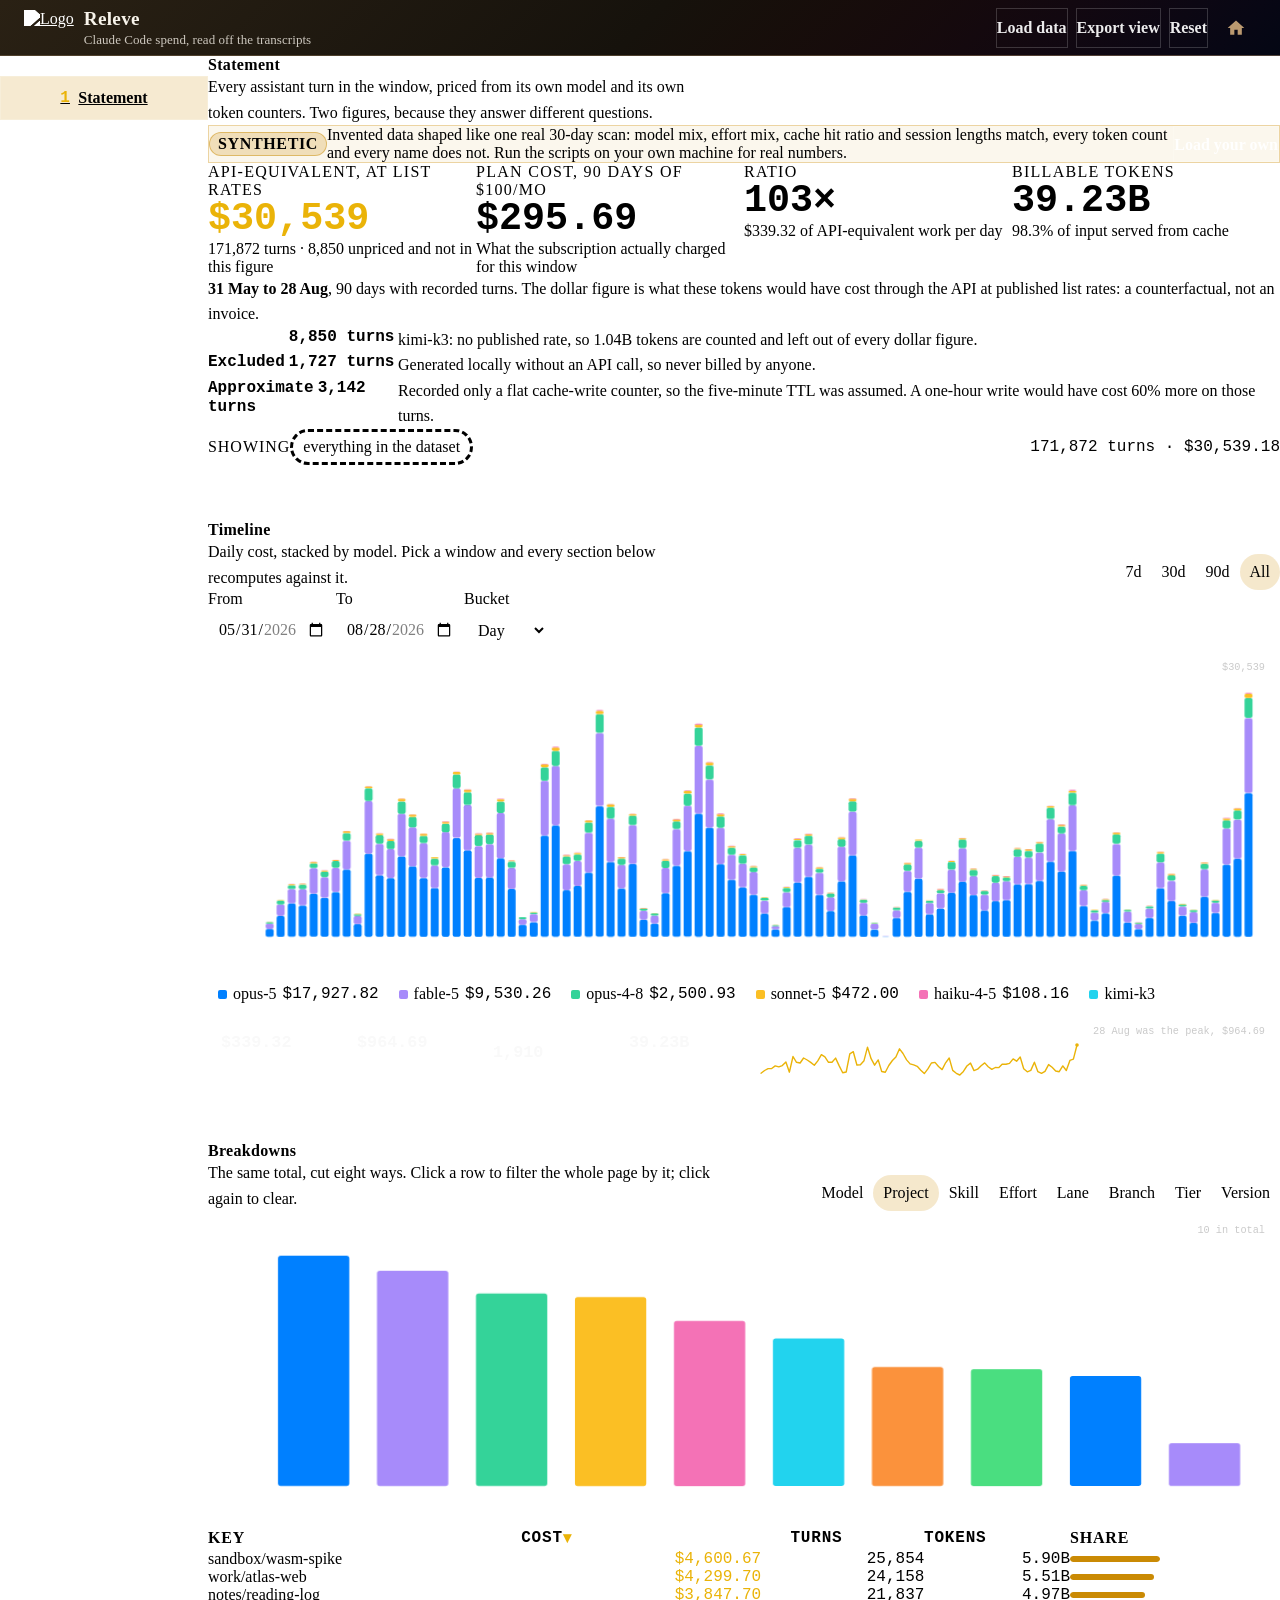
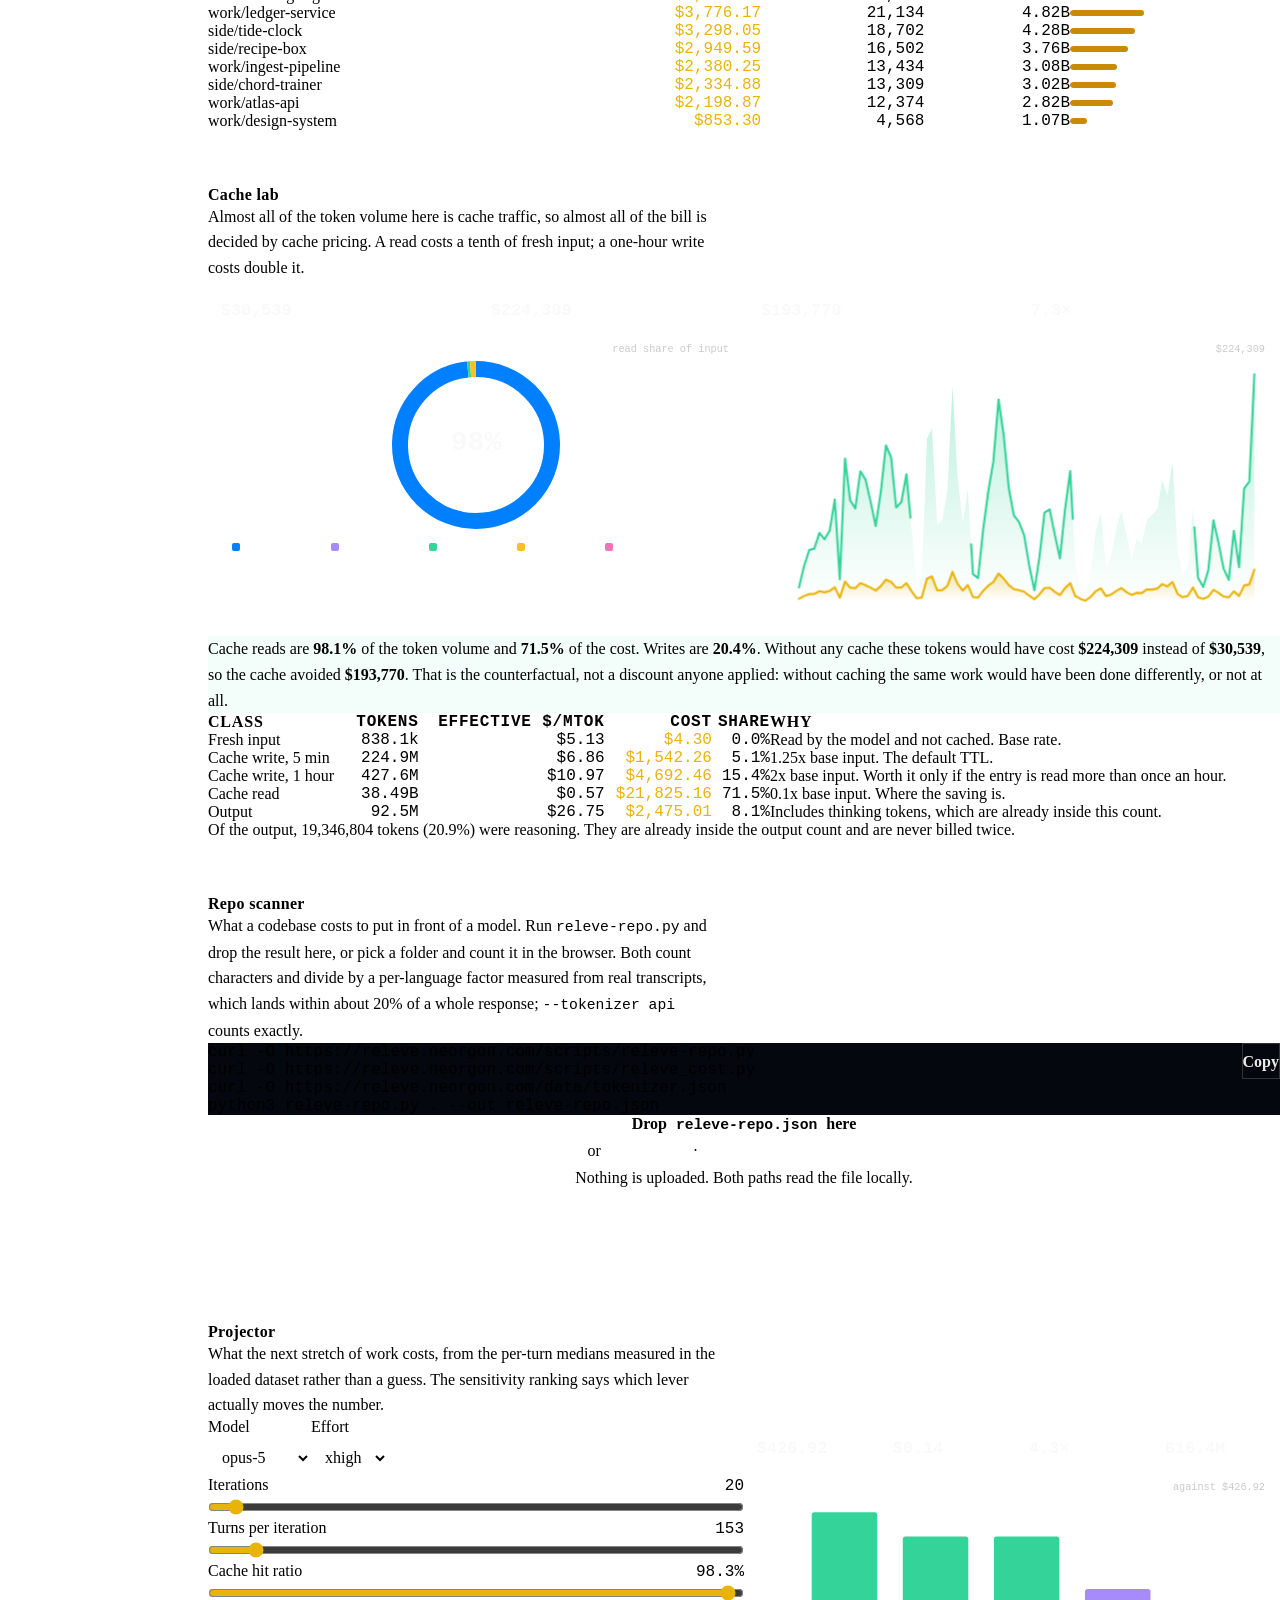
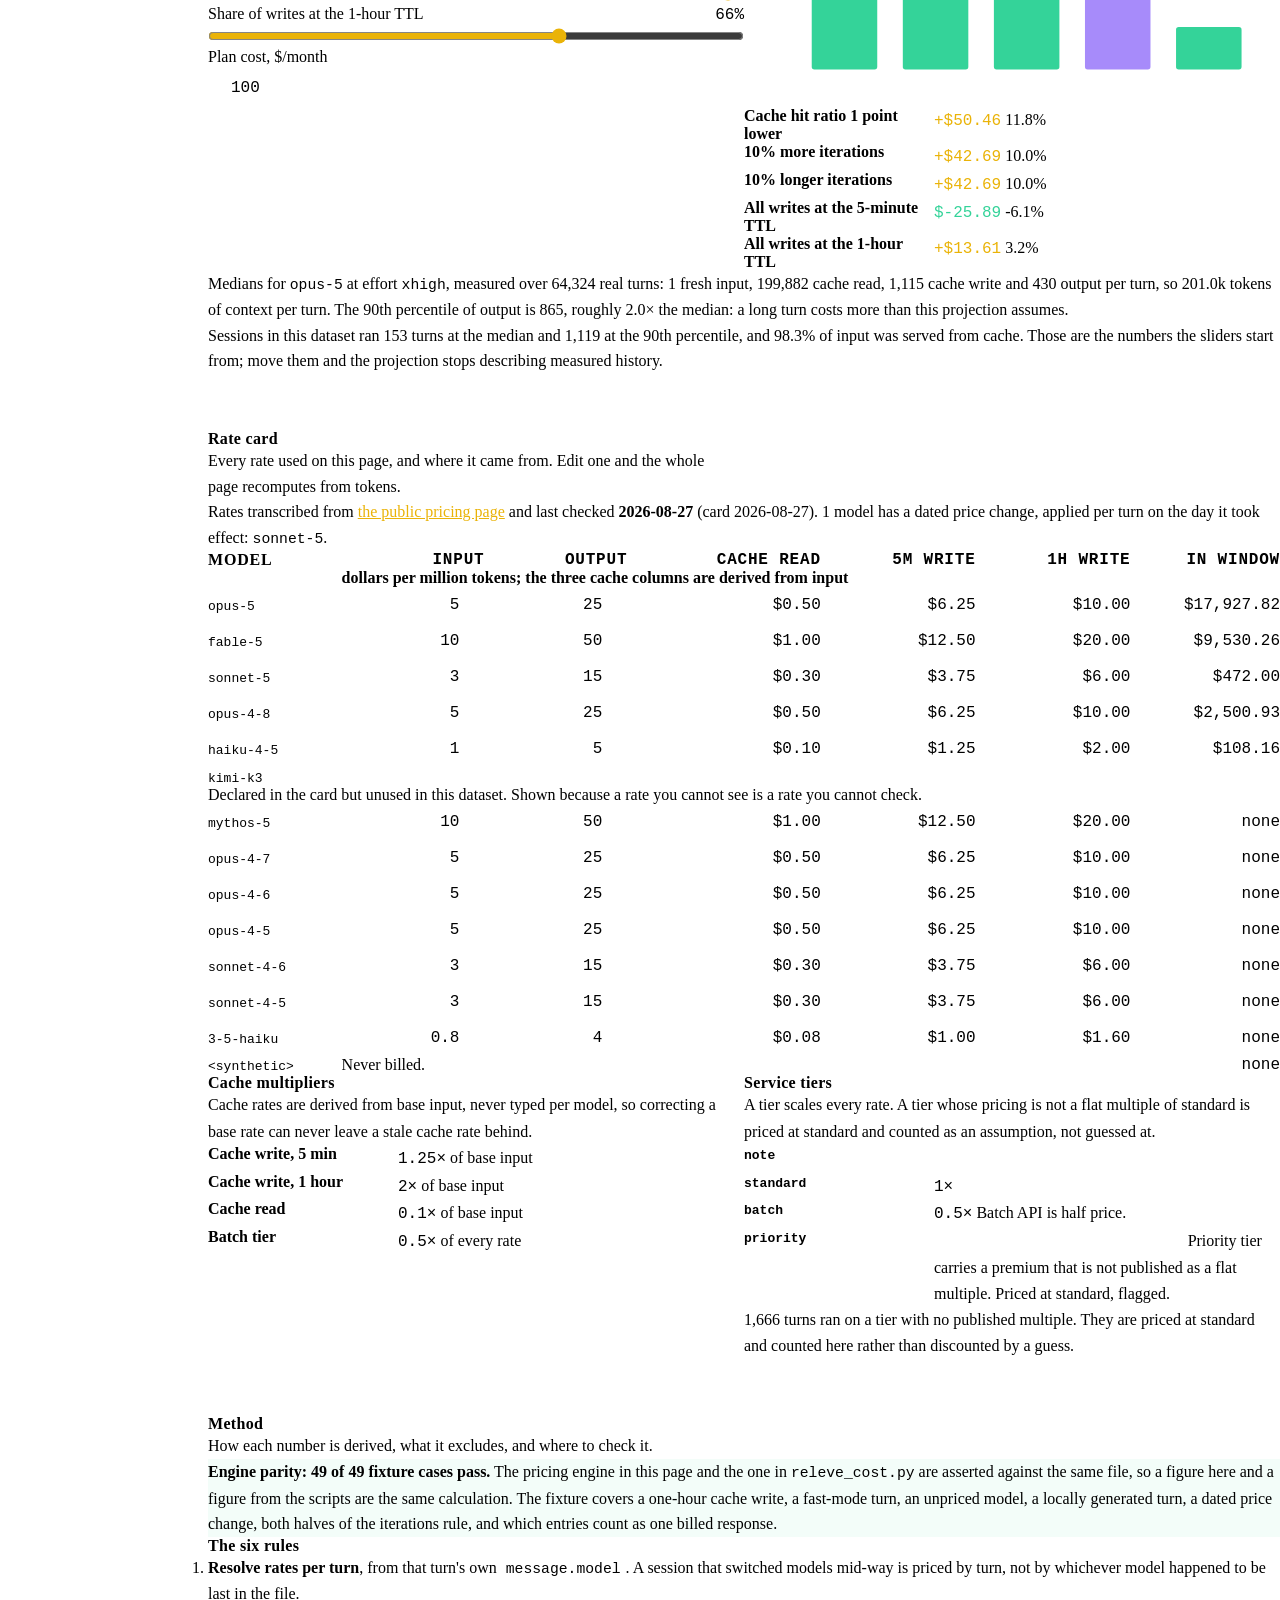
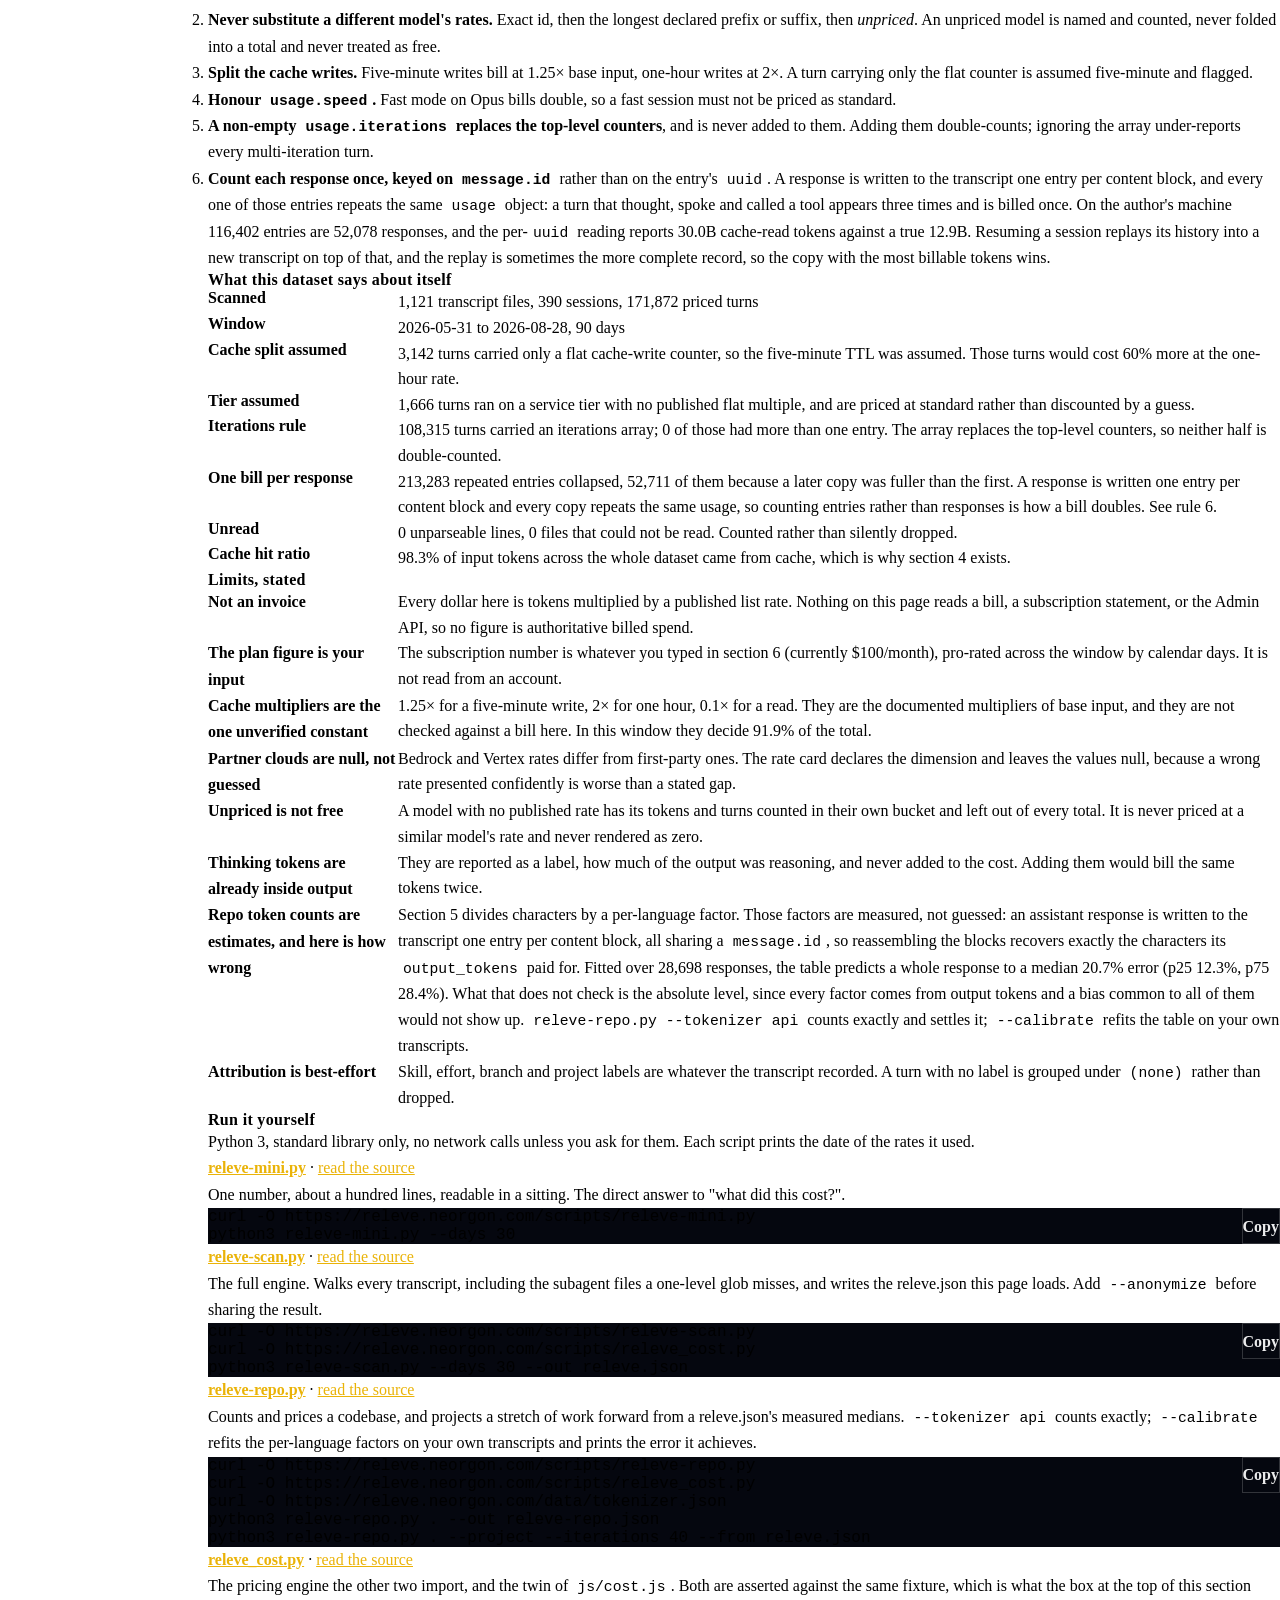
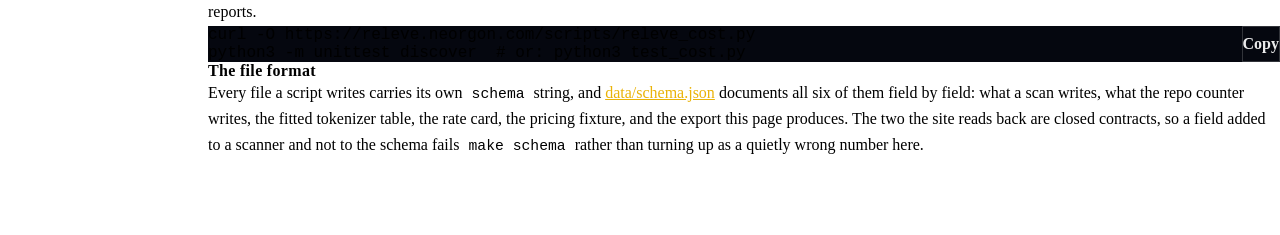
==== commit 9606189b: "feat(data): document the data contract in data/schema.json and enforce it Six documents carried a sc" ====
--- a/index.html
+++ b/index.html
@@ -392,6 +392,20 @@
             </p>
             <div id="scriptList" class="stack stack--tight"></div>
           </div>
+
+          <div class="card card--flat stack stack--tight">
+            <h3 class="section__title" style="font-size:var(--text-base)">The file format</h3>
+            <p class="prose" style="margin:0">
+              Every file a script writes carries its own <code>schema</code> string,
+              and <a href="data/schema.json" target="_blank" rel="noopener">data/schema.json</a>
+              documents all six of them field by field: what a scan writes, what the
+              repo counter writes, the fitted tokenizer table, the rate card, the
+              pricing fixture, and the export this page produces. The two the site
+              reads back are closed contracts, so a field added to a scanner and not
+              to the schema fails <code>make schema</code> rather than turning up as
+              a quietly wrong number here.
+            </p>
+          </div>
         </section>
 
       </div>
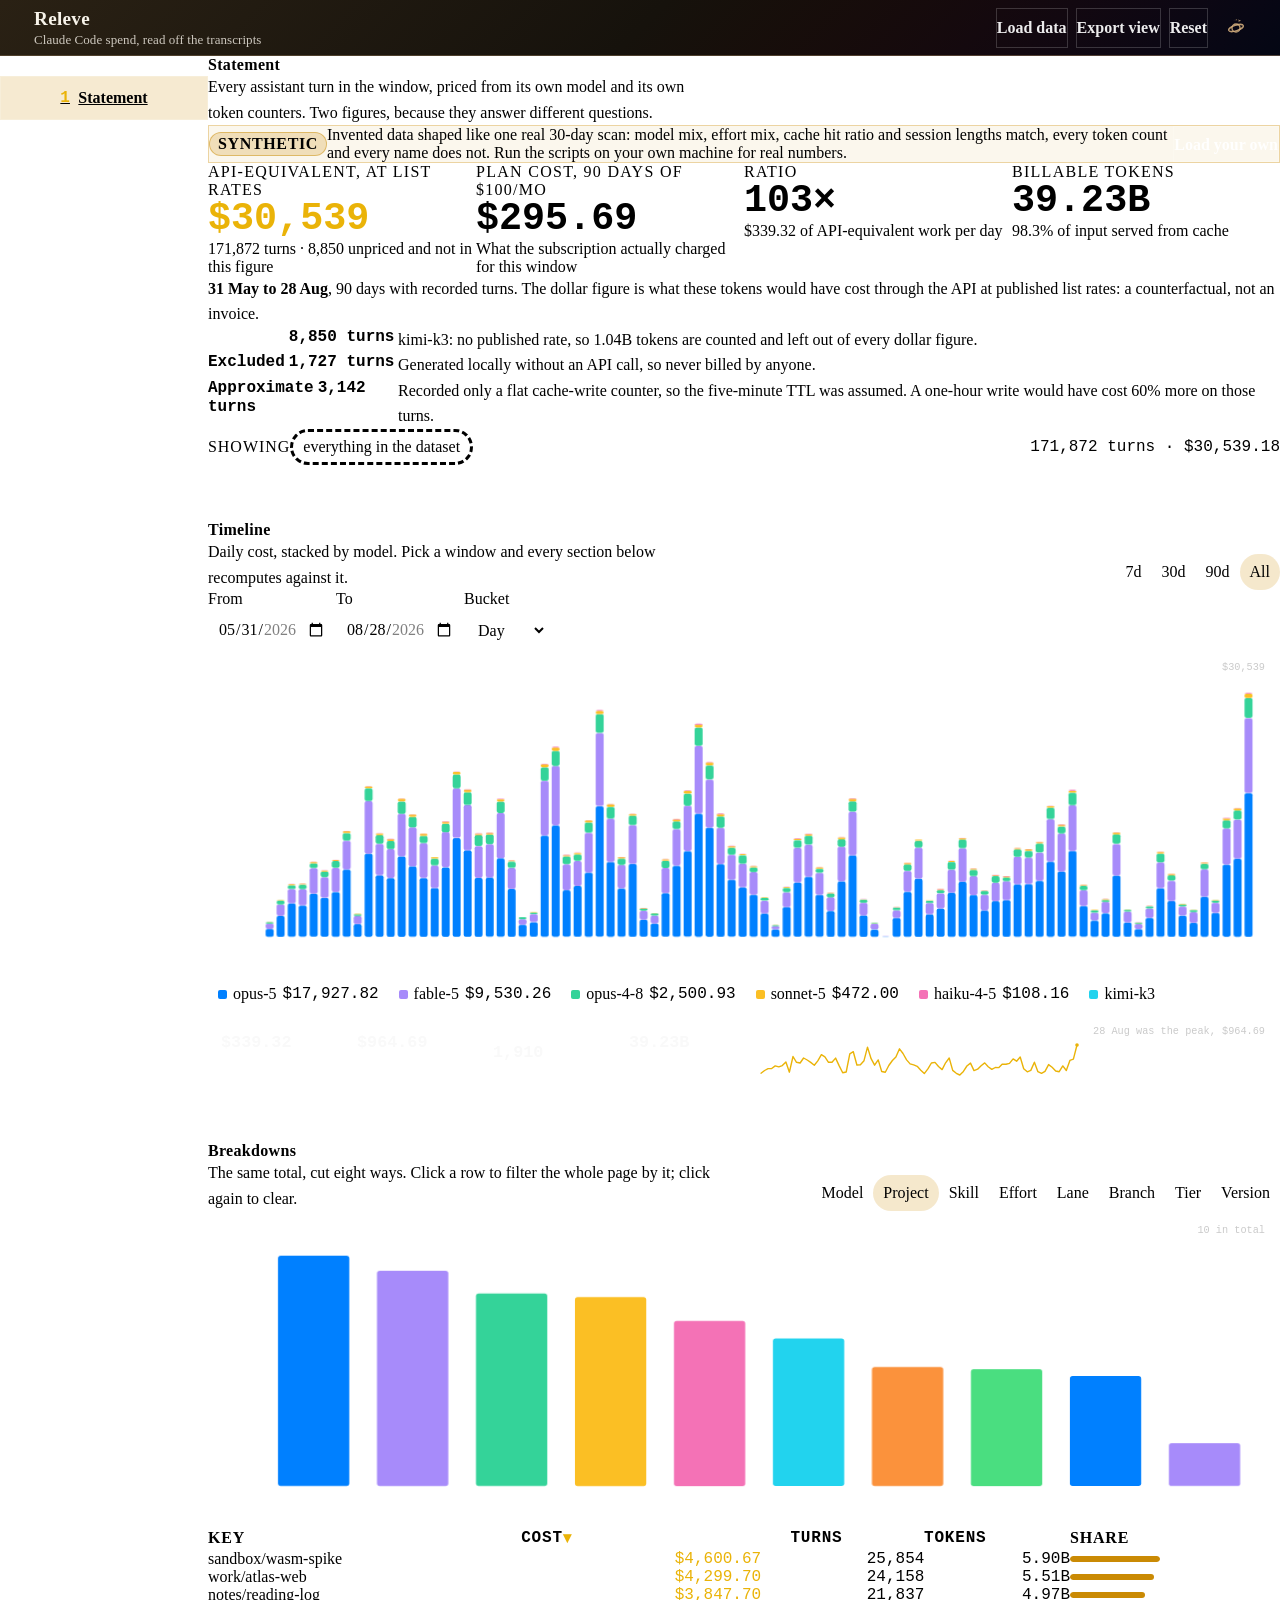
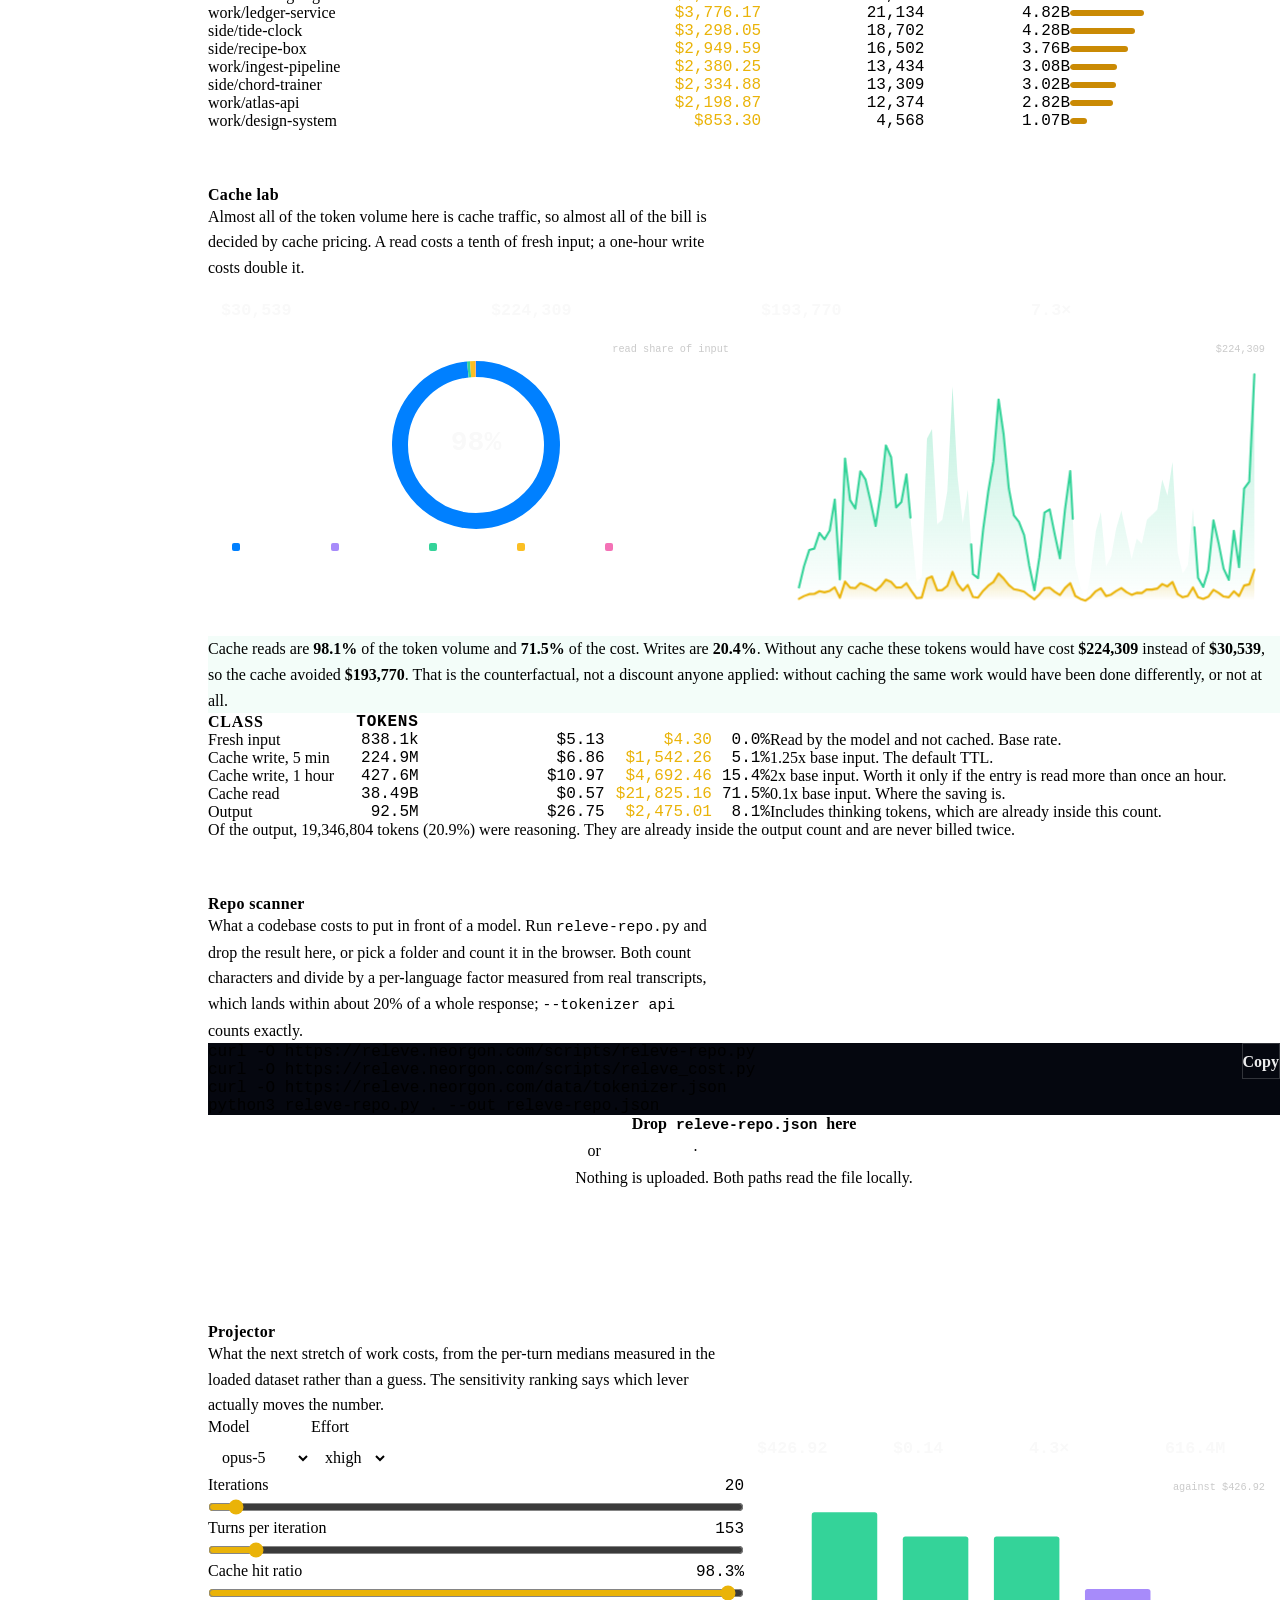
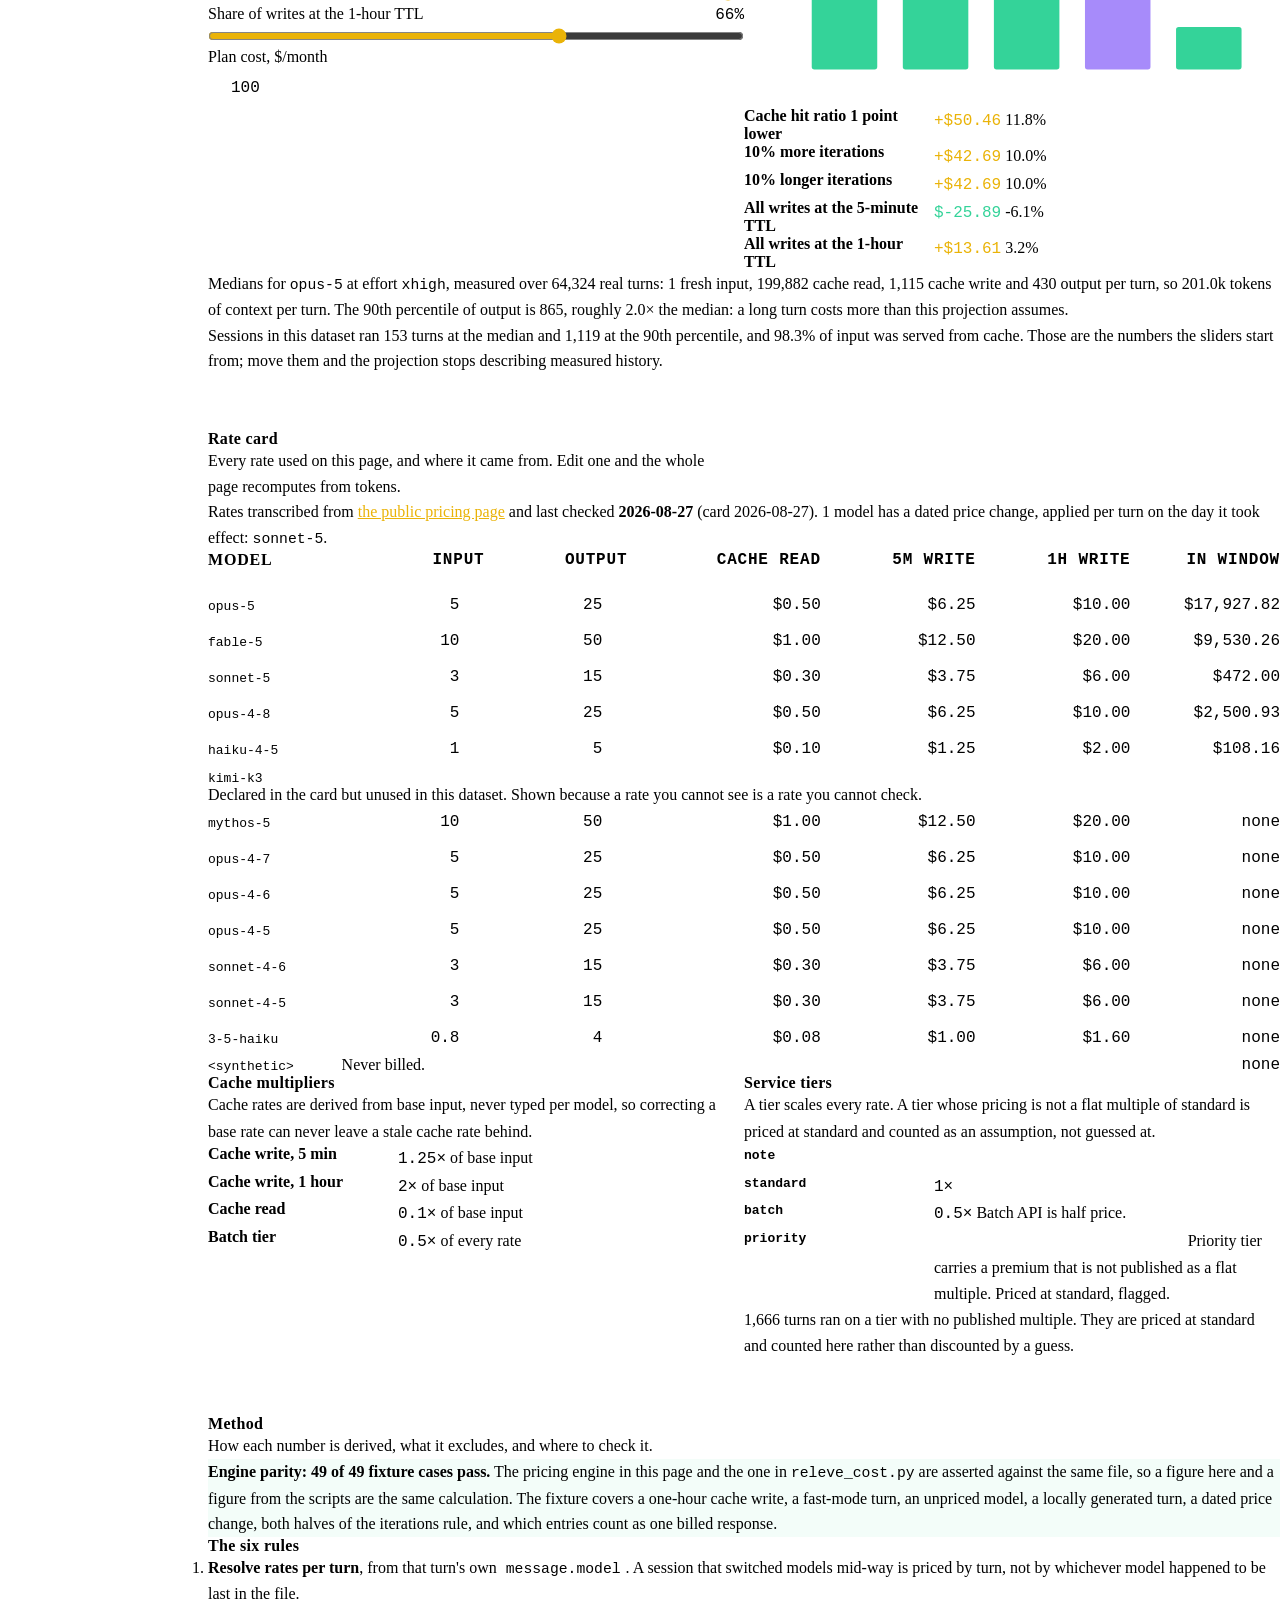
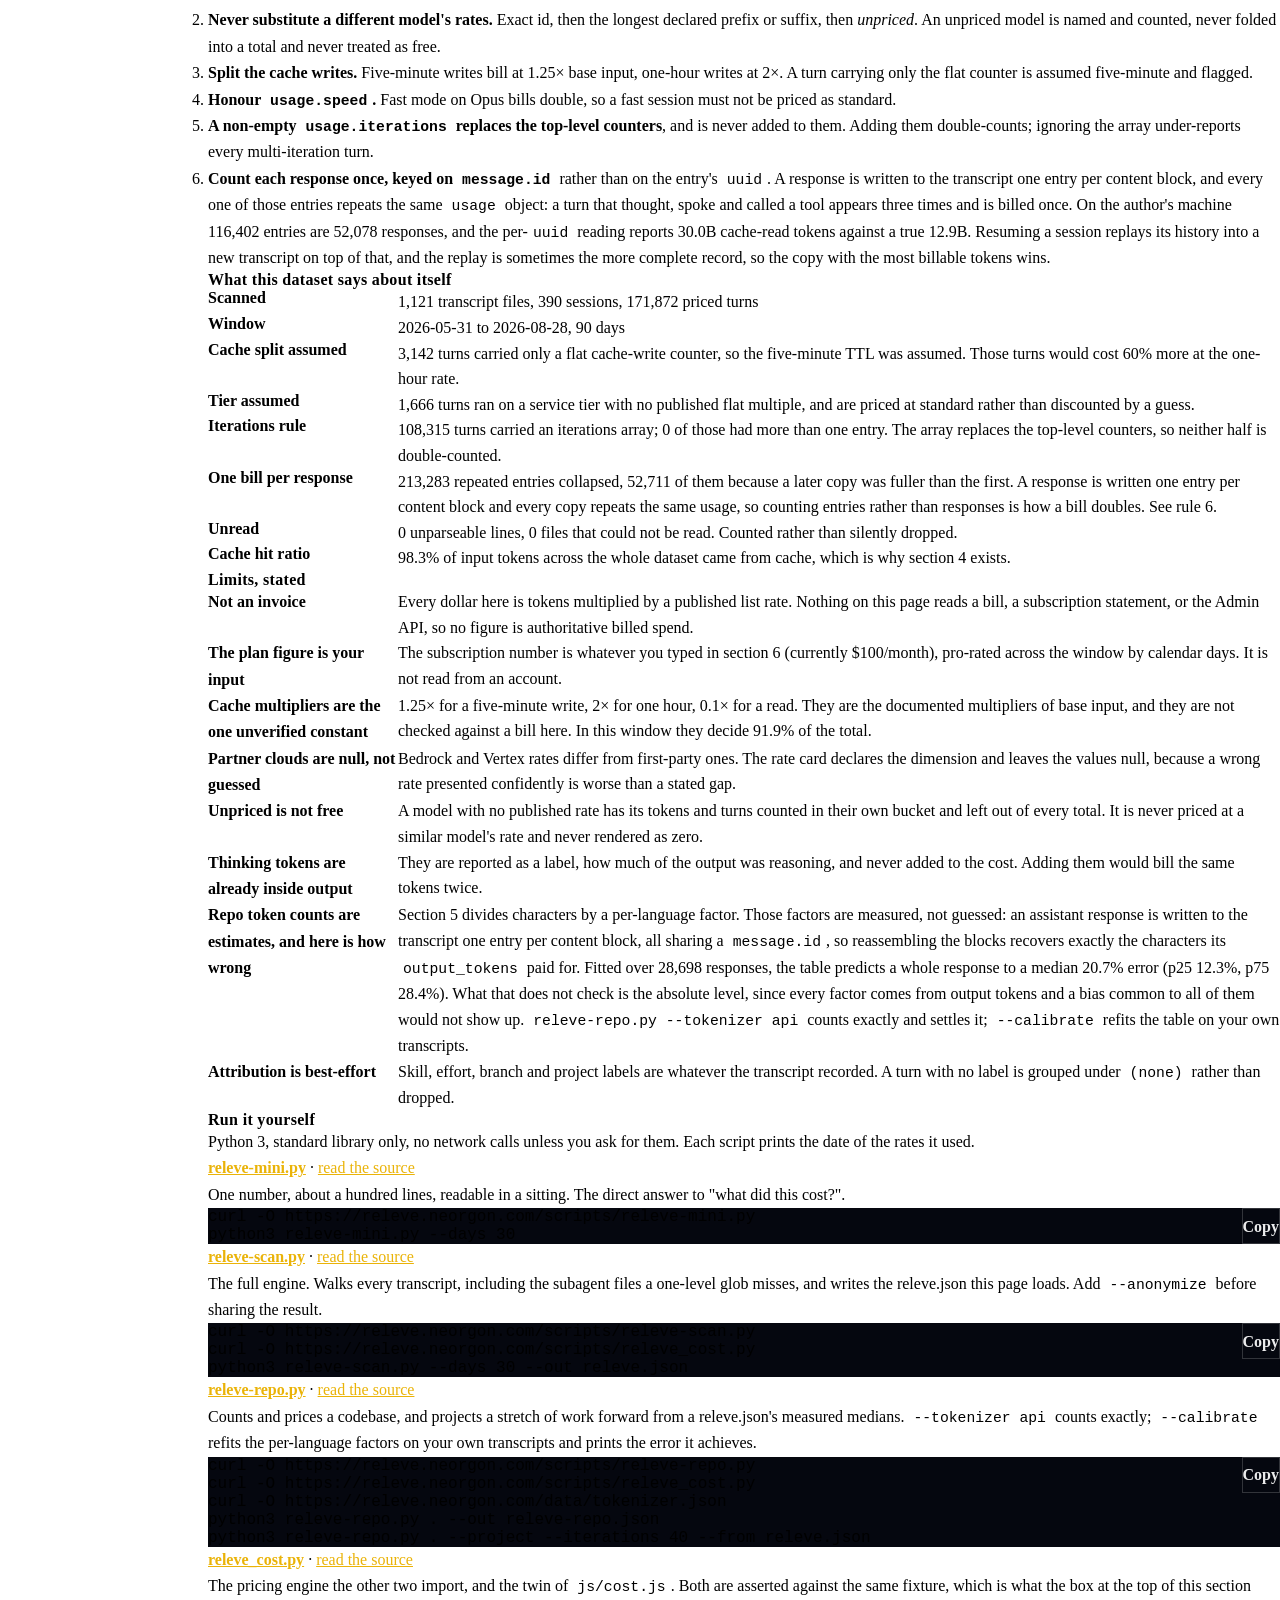
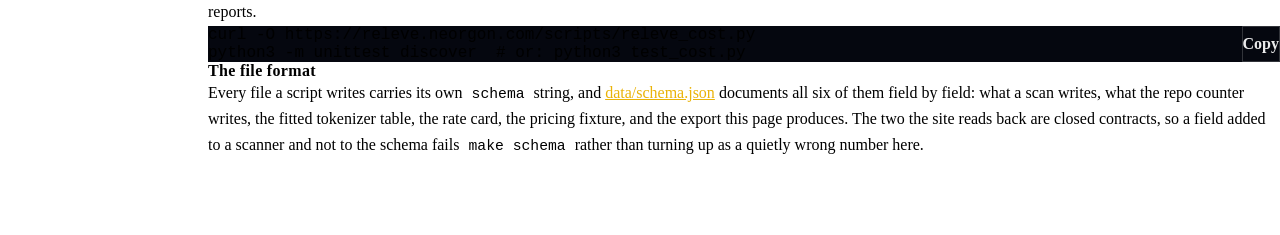
==== commit 14a760f7: "feat(header): merge logo+title into one site-home link, planet hub icon, neo-repo source meta" ====
--- a/index.html
+++ b/index.html
@@ -64,12 +64,13 @@
 
   <header class="header-bar" data-header-mode="app" data-header-skin="brass">
     <div class="header-logo">
-      <a href="https://neorgon.com/" target="_blank" rel="noopener noreferrer">
-        <img src="https://cdn.neorgon.org/v1.0.0/energon-classic-logo.png" class="header-logo-img" alt="Logo">
-      </a>
       <a href="./" class="header-title-link">
+        <img src="https://cdn.neorgon.org/v1.0.0/energon-classic-logo.png" class="header-logo-img" alt="">
+        <div class="header-title-wrap">
         <h1>Releve</h1>
         <div class="header-subtitle">Claude Code spend, read off the transcripts</div>
+      
+        </div>
       </a>
     </div>
 
@@ -81,8 +82,15 @@
       </div>
 
       <a class="header-home" href="https://neorgon.com/" title="neorgon.com" aria-label="Neorgon home">
-        <svg viewBox="0 0 24 24" fill="currentColor" xmlns="http://www.w3.org/2000/svg">
-          <path d="M10 20v-6h4v6h5v-8h3L12 3 2 12h3v8z"/>
+        <svg class="nh-hub-icon" viewBox="0 0 24 24" fill="none" stroke="currentColor" stroke-width="1.5" stroke-linecap="round" stroke-linejoin="round" xmlns="http://www.w3.org/2000/svg" aria-hidden="true">
+          <circle cx="12" cy="12" r="4.4"/>
+          <ellipse cx="12" cy="12" rx="8.4" ry="3" transform="rotate(-18 12 12)"/>
+          <g class="nh-orbit">
+            <path d="M17.5 4.2 14.2 2.7l.9 1.4-.6 1.1z" fill="currentColor" stroke="none"/>
+            <circle cx="12.6" cy="3" r=".7" fill="currentColor" stroke="none" opacity=".55"/>
+            <circle cx="11.1" cy="3.3" r=".55" fill="currentColor" stroke="none" opacity=".35"/>
+            <circle cx="9.8" cy="3.7" r=".4" fill="currentColor" stroke="none" opacity=".2"/>
+          </g>
         </svg>
       </a>
     </div>
--- a/css/neorgon-header.css
+++ b/css/neorgon-header.css
@@ -352,6 +352,11 @@
   transition-duration: .2s;
   transition-timing-function: var(--header-ease-in, ease);
 }
+/* Keyboard focus entering a hidden bar reveals it: focus must never sit
+   on an off-screen control (WCAG 2.4.7, and 2.2's 2.4.11). header.js
+   drops the class on focusin so the next scroll decision agrees with
+   what is painted; this rule covers the frame in between. */
+.header-bar.header-hidden:focus-within { transform: none; }
 
 /* ── Logo block ──────────────────────────────────────────────── */
 .header-logo {
@@ -369,7 +374,8 @@
   filter: brightness(0) invert(1);
   transition: transform .28s var(--header-ease, ease);
 }
-.header-logo-img:hover { transform: scale(1.06) rotate(-4deg); }
+.header-logo-img:hover,
+.header-title-link:hover .header-logo-img { transform: scale(1.06) rotate(-4deg); }
 
 /* min-height also fixes a target-size failure: at <=700px the subtitle is
    hidden and this link collapses to 22px, under the 24px WCAG 2.5.8
@@ -383,6 +389,26 @@
   justify-content: center;
   min-height: var(--header-control-h);
 }
+/* Current contract: mark + name are ONE anchor to the site's own home
+   (the img rides inside .header-title-link with alt=""), so the link's
+   accessible name is the title text and the logo stops being a second,
+   differently-behaved link. Scoped with :has() so the retired two-anchor
+   markup keeps rendering unchanged wherever it still exists. */
+.header-title-link:has(> .header-logo-img, > picture) {
+  flex-direction: row;
+  align-items: center;
+  gap: 10px;
+}
+.header-title-wrap {
+  display: flex;
+  flex-direction: column;
+  justify-content: center;
+  min-width: 0;
+}
+/* The one visible cue that the name is a control: the title warms to the
+   accent on hover. Kept subtle; the cursor and the logo tilt do the rest. */
+.header-logo h1 { transition: color .2s var(--header-ease, ease); }
+.header-title-link:hover h1 { color: var(--header-accent); }
 /* rem, not em: a shared component must not rescale because a site set its
    own body font-size. 1.2rem == 19.2px == today's rendered size.
 
@@ -589,6 +615,25 @@
   height: var(--header-icon-solid, 20px);
   display: block;
 }
+
+/* ── Hub glyph: inclined planet + orbiting rocket ────────────────
+   .header-home now carries the kit's planet SVG (markup contract in
+   the README) — the one header link to neorgon.com, tooltip
+   "neorgon.com". Idle it is a still planet with the rocket parked;
+   on hover or keyboard focus the rocket does laps, smoke trailing.
+   Stroked glyph, so it sizes with --header-icon, not the solid token. */
+.header-home svg.nh-hub-icon {
+  width: var(--header-icon, 22px);
+  height: var(--header-icon, 22px);
+}
+.header-home .nh-orbit {
+  transform-origin: 12px 12px; /* viewBox centre — the planet */
+}
+.header-home:hover .nh-orbit,
+.header-home:focus-visible .nh-orbit {
+  animation: nh-orbit-lap 1.4s linear infinite;
+}
+@keyframes nh-orbit-lap { to { transform: rotate(360deg); } }
 
 /* ── Overflow toggle (⋯) — injected by header.js ─────────────── */
 .header-overflow { position: relative; display: flex; }
@@ -789,7 +834,10 @@
   .header-bar[data-header-autohide="on"],
   .header-bar[data-header-autohide="on"].header-hidden { transition: none; }
   .header-logo-img { transition: none; }
-  .header-logo-img:hover { transform: none; }
+  .header-logo-img:hover,
+  .header-title-link:hover .header-logo-img { transform: none; }
+  .header-home:hover .nh-orbit,
+  .header-home:focus-visible .nh-orbit { animation: none; }
   .header-menu.open { animation: none; }
   .header-overflow-toggle:active,
   .header-theme-toggle:active,
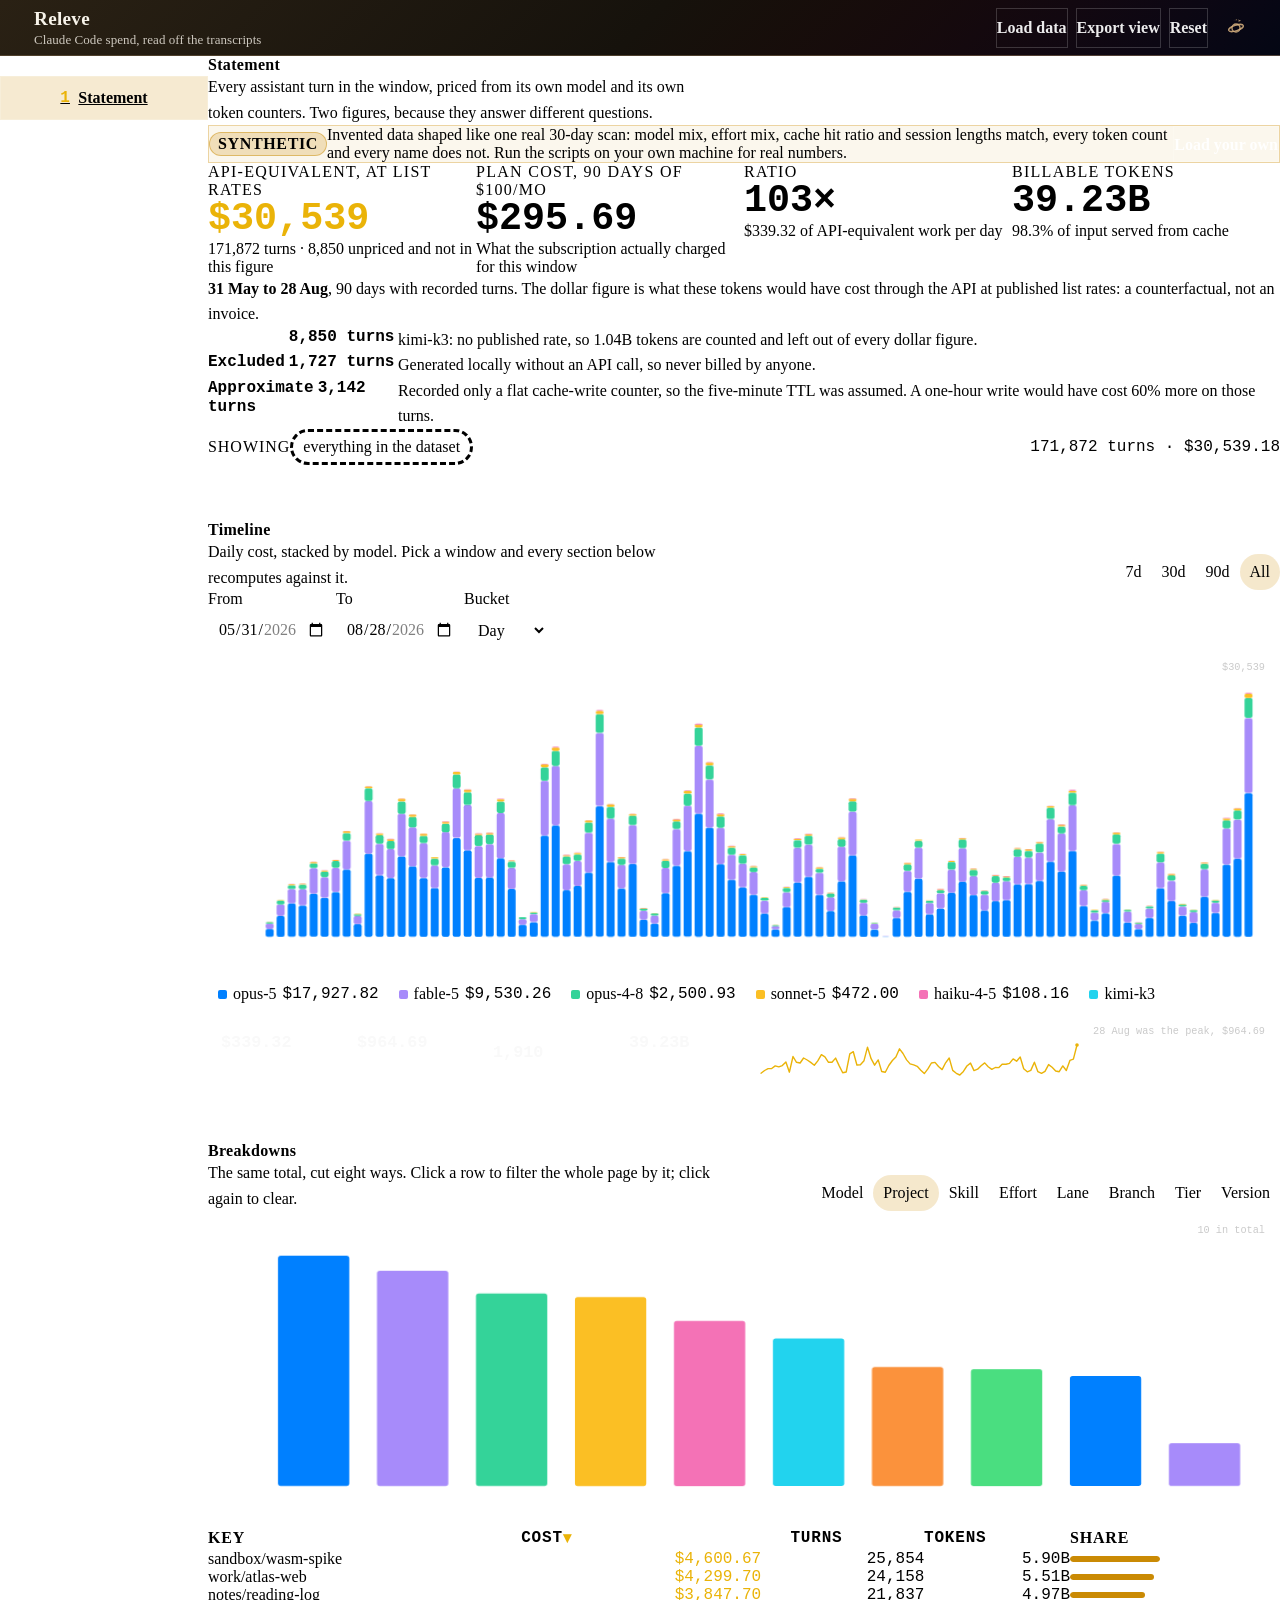
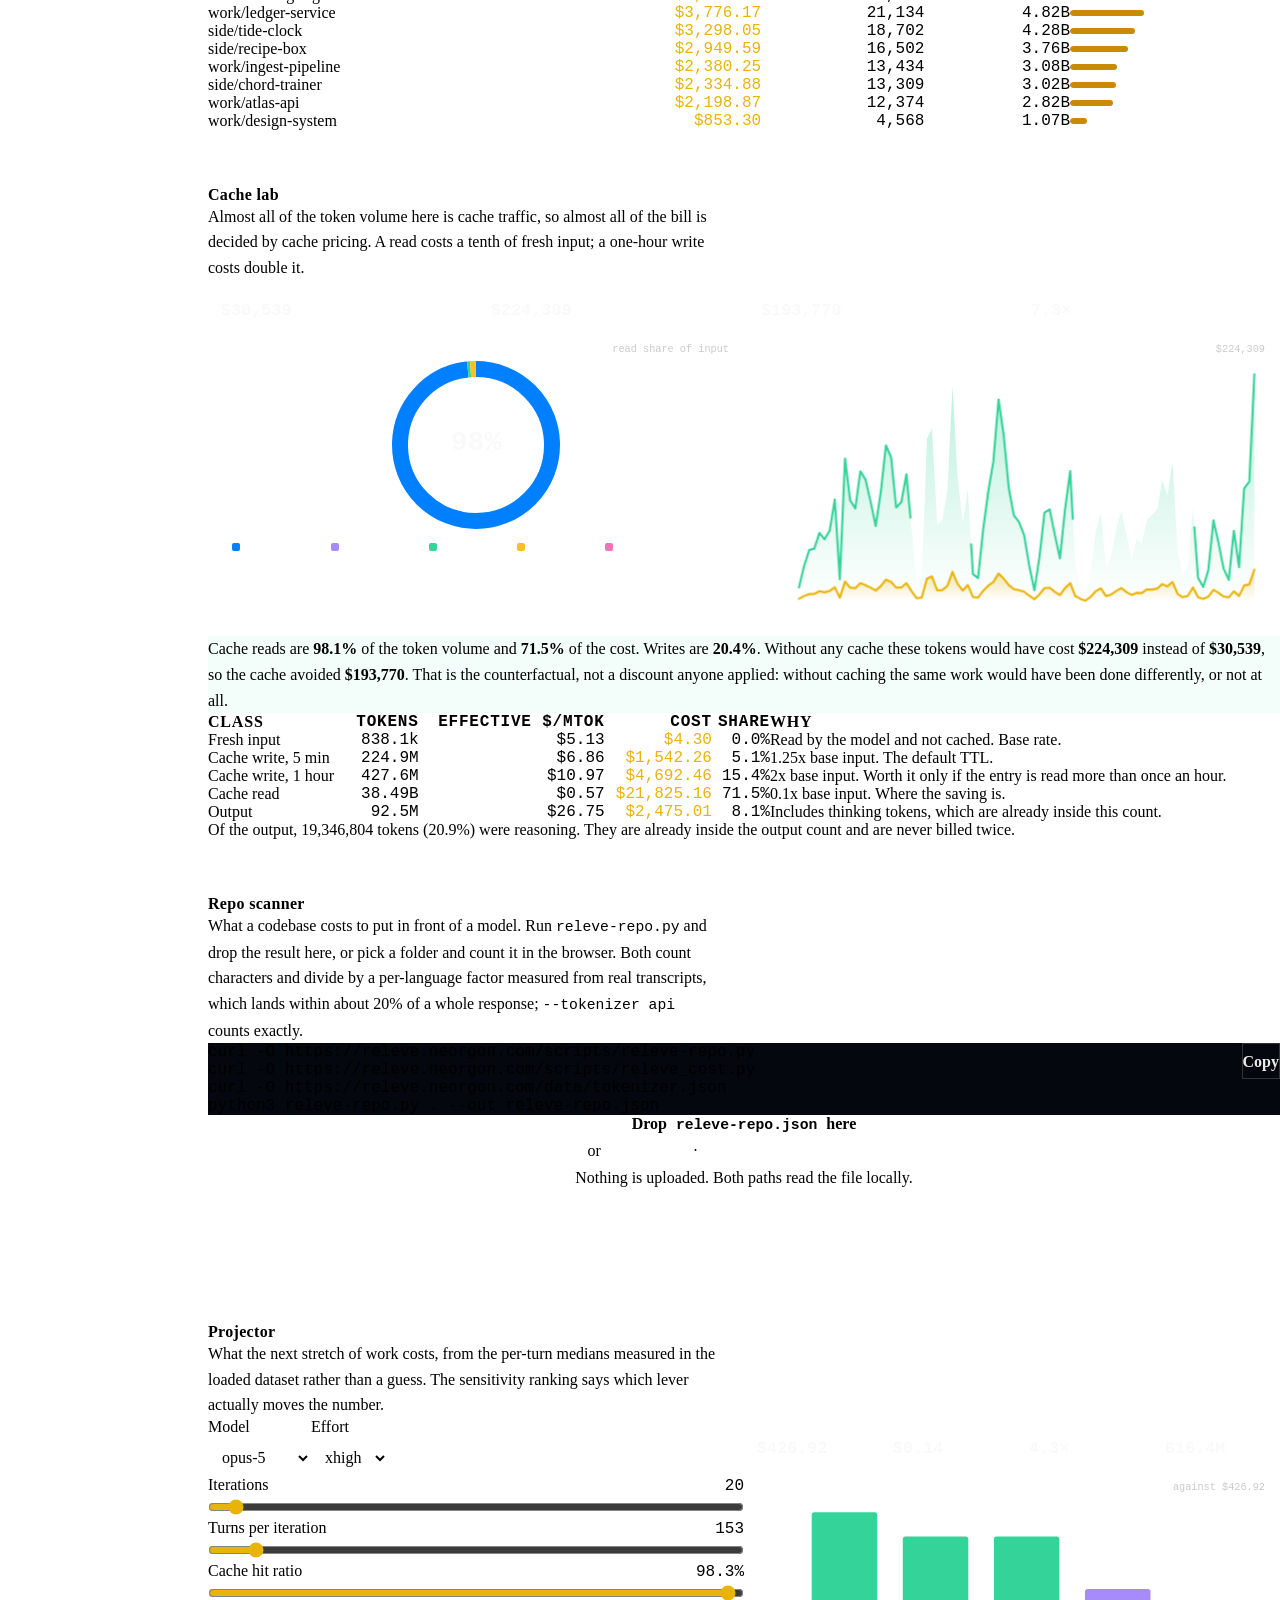
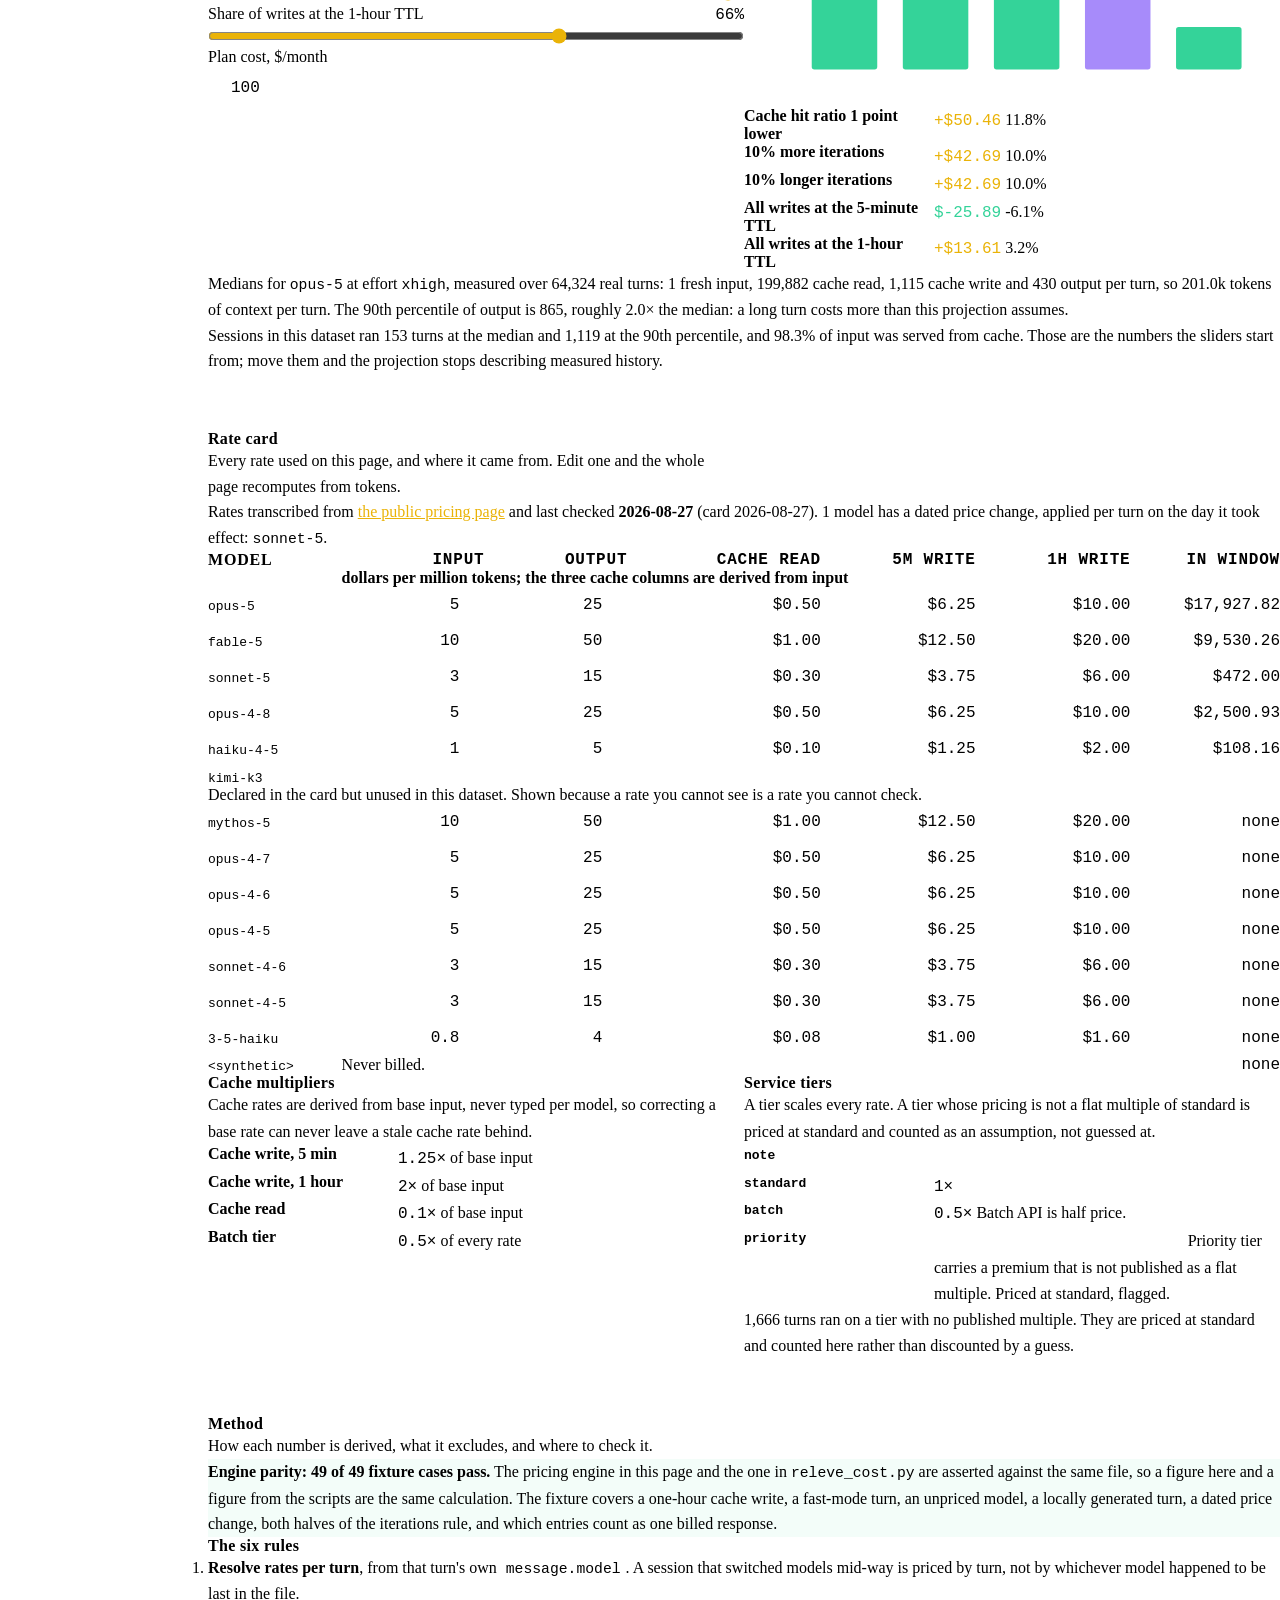
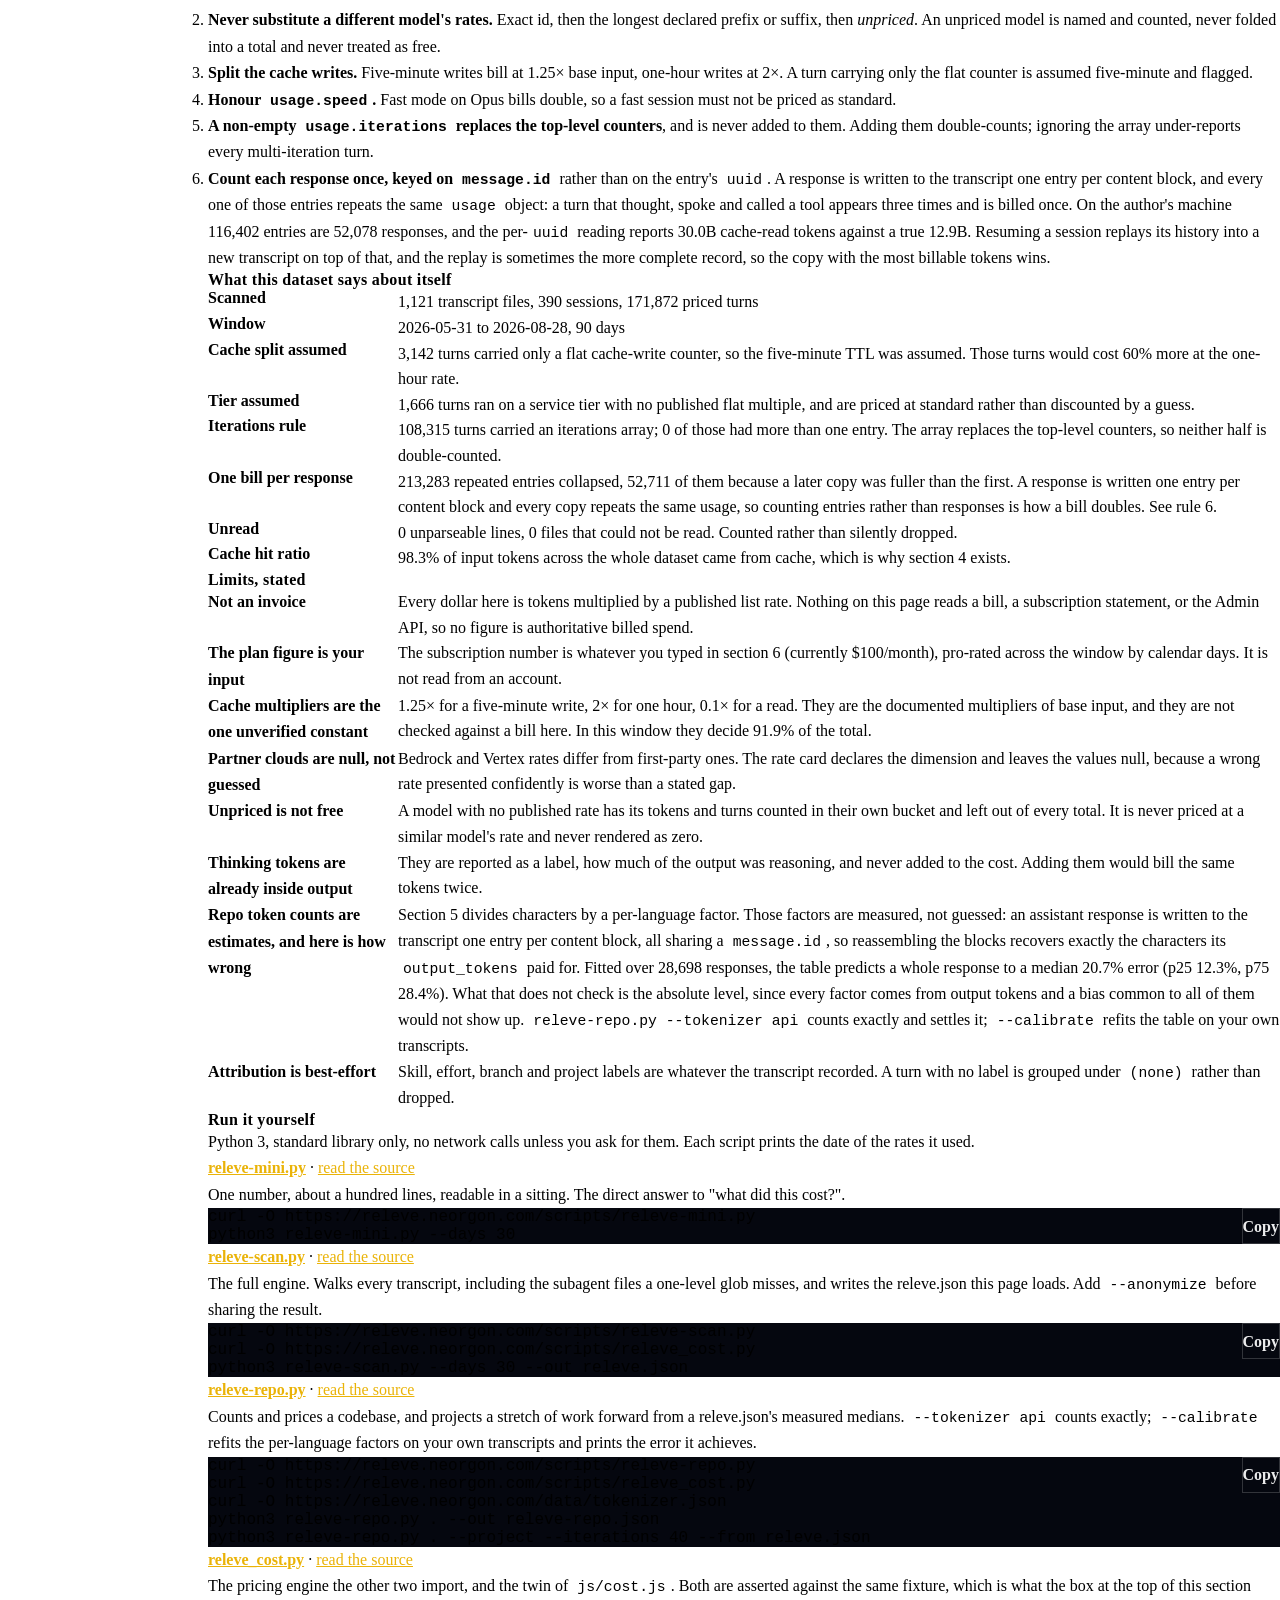
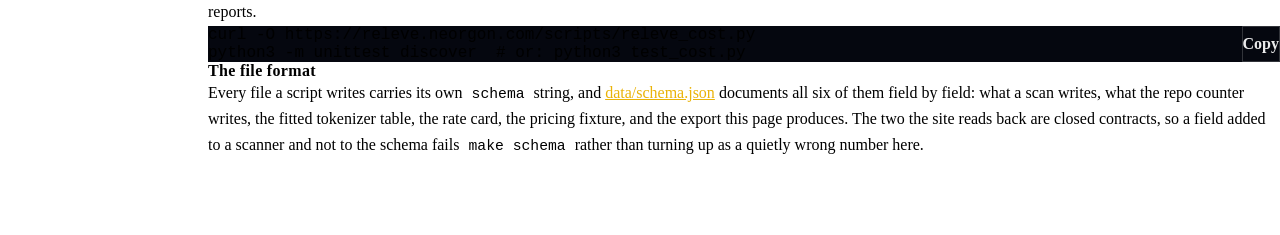
==== commit 9a885b25: "05" ====
--- a/index.html
+++ b/index.html
@@ -27,13 +27,13 @@
   <meta name="neo-version" content="v1.0.0">
   <meta name="neo-updated" content="updated Aug 2026">
   <link rel="icon" type="image/x-icon" href="https://cdn.neorgon.org/v1.0.0/favicon.ico" />
-  <!-- Fleet design tokens — canonical, do not redeclare locally (PROJECTS.md section 5) -->
+  <!-- Fleet design tokens: canonical, do not redeclare locally (PROJECTS.md section 5) -->
   <link rel="stylesheet" href="https://cdn.neorgon.org/v1.0.0/styles/base.css">
   <link rel="stylesheet" href="css/style.css">
   <!-- Viz Kit: every chart here is a builder from js/viz.js. Canonical source is
-       packages/neorgon-ui/{css/viz.css,js/viz.js} — do not edit these copies. -->
+       packages/neorgon-ui/{css/viz.css,js/viz.js}, do not edit these copies. -->
   <link rel="stylesheet" href="css/viz.css">
-  <!-- Neorgon Header Kit (vendored; ?header=live swaps CSS to CDN). Keep after style.css — the kit owns the header. -->
+  <!-- Neorgon Header Kit (vendored; ?header=live swaps CSS to CDN). Keep after style.css. The kit owns the header. -->
   <script>(function(){var m=location.search.match(/[?&]theme=([\w-]+)/)||document.cookie.match(/(?:^|;\s*)neo_theme=([\w-]+)/);if(m&&m[1]!=='default')document.documentElement.dataset.theme=decodeURIComponent(m[1]);})();</script>
   <link rel="stylesheet" href="css/neorgon-header.css">
   <link rel="stylesheet" href="css/neorgon-themes.css">
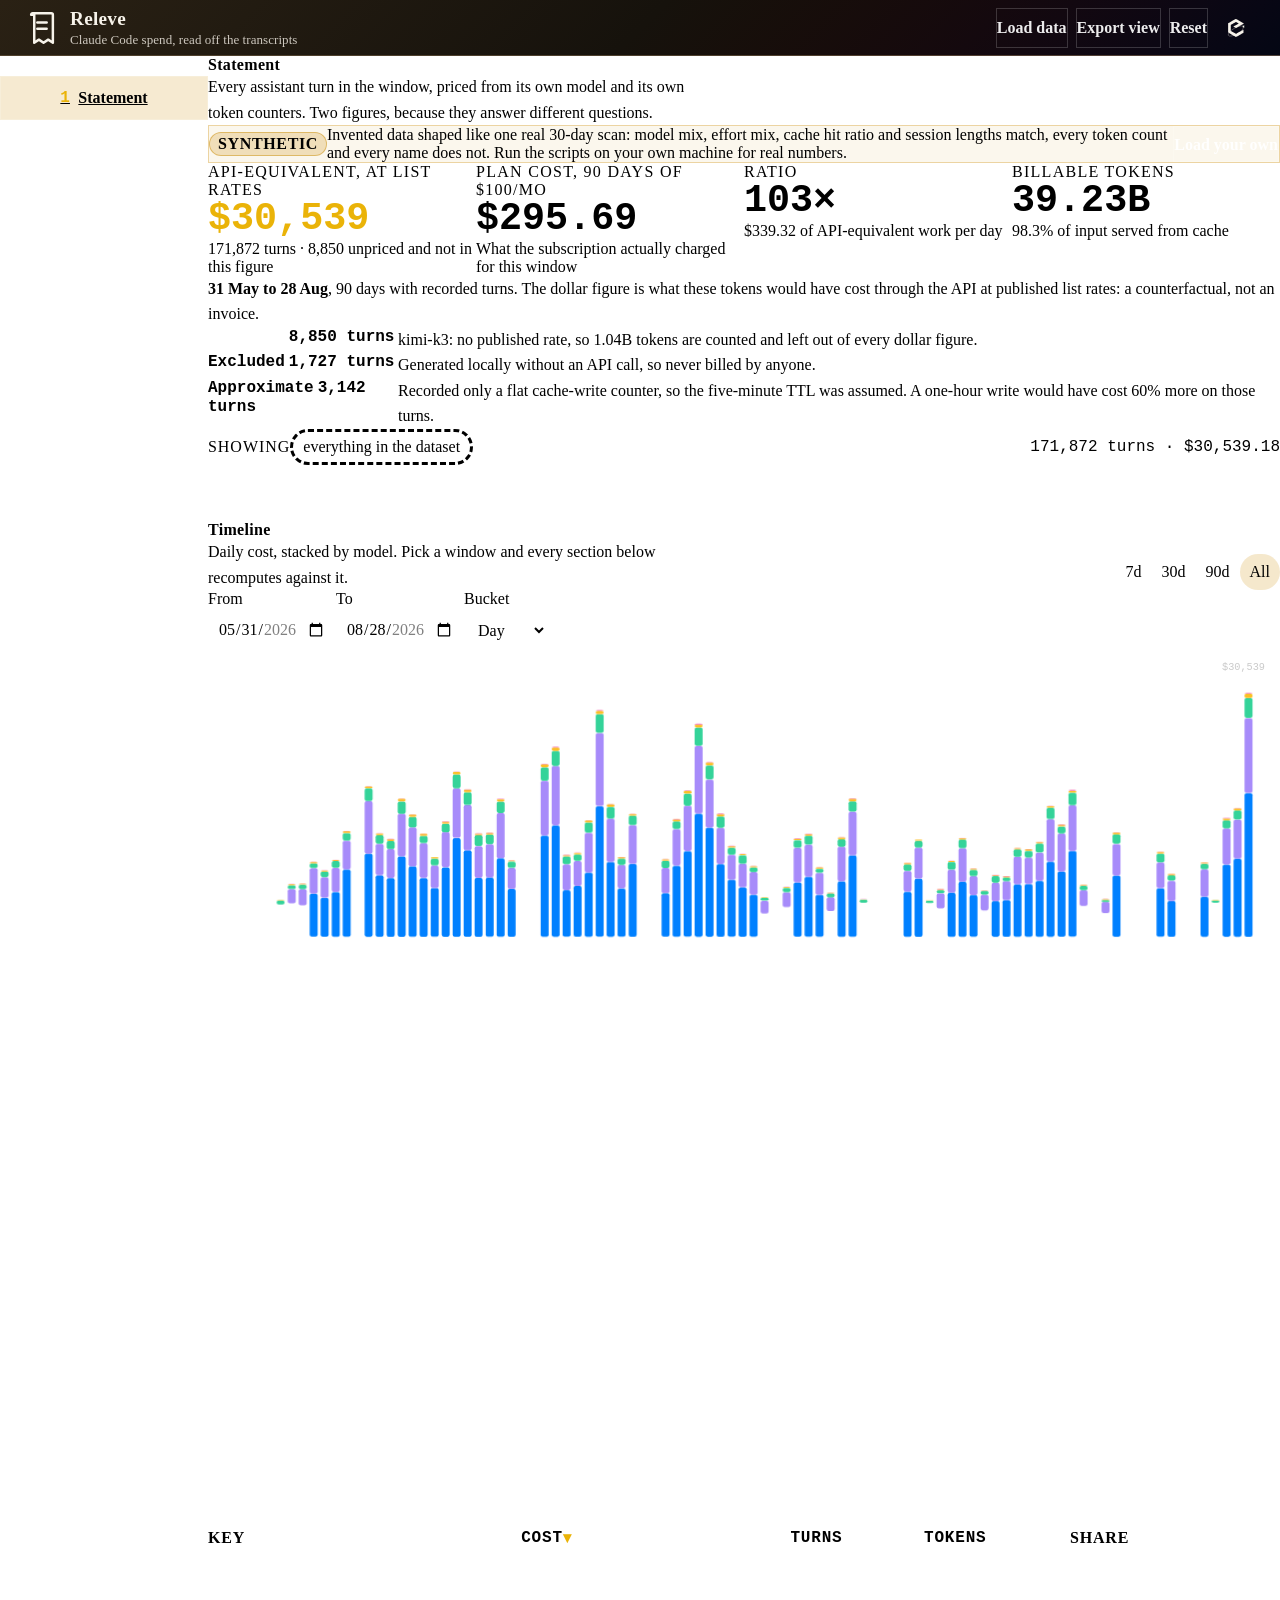
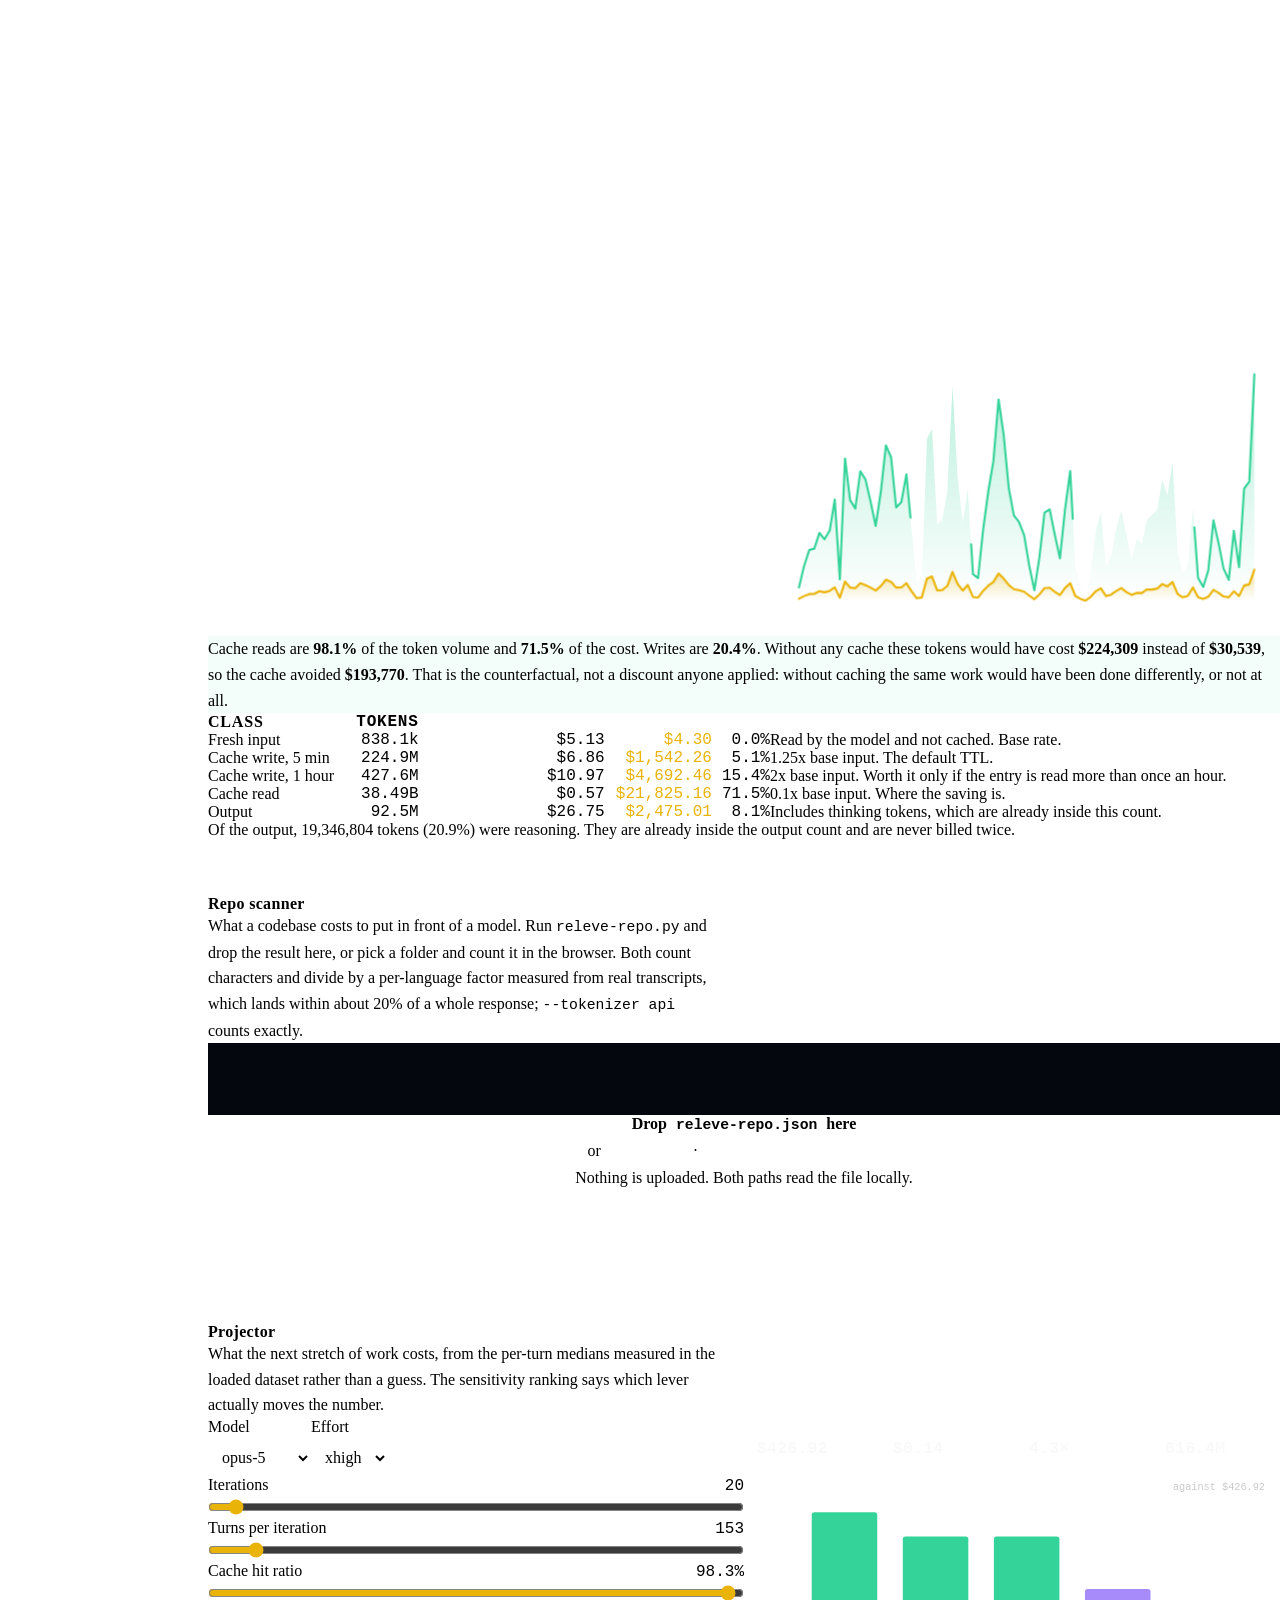
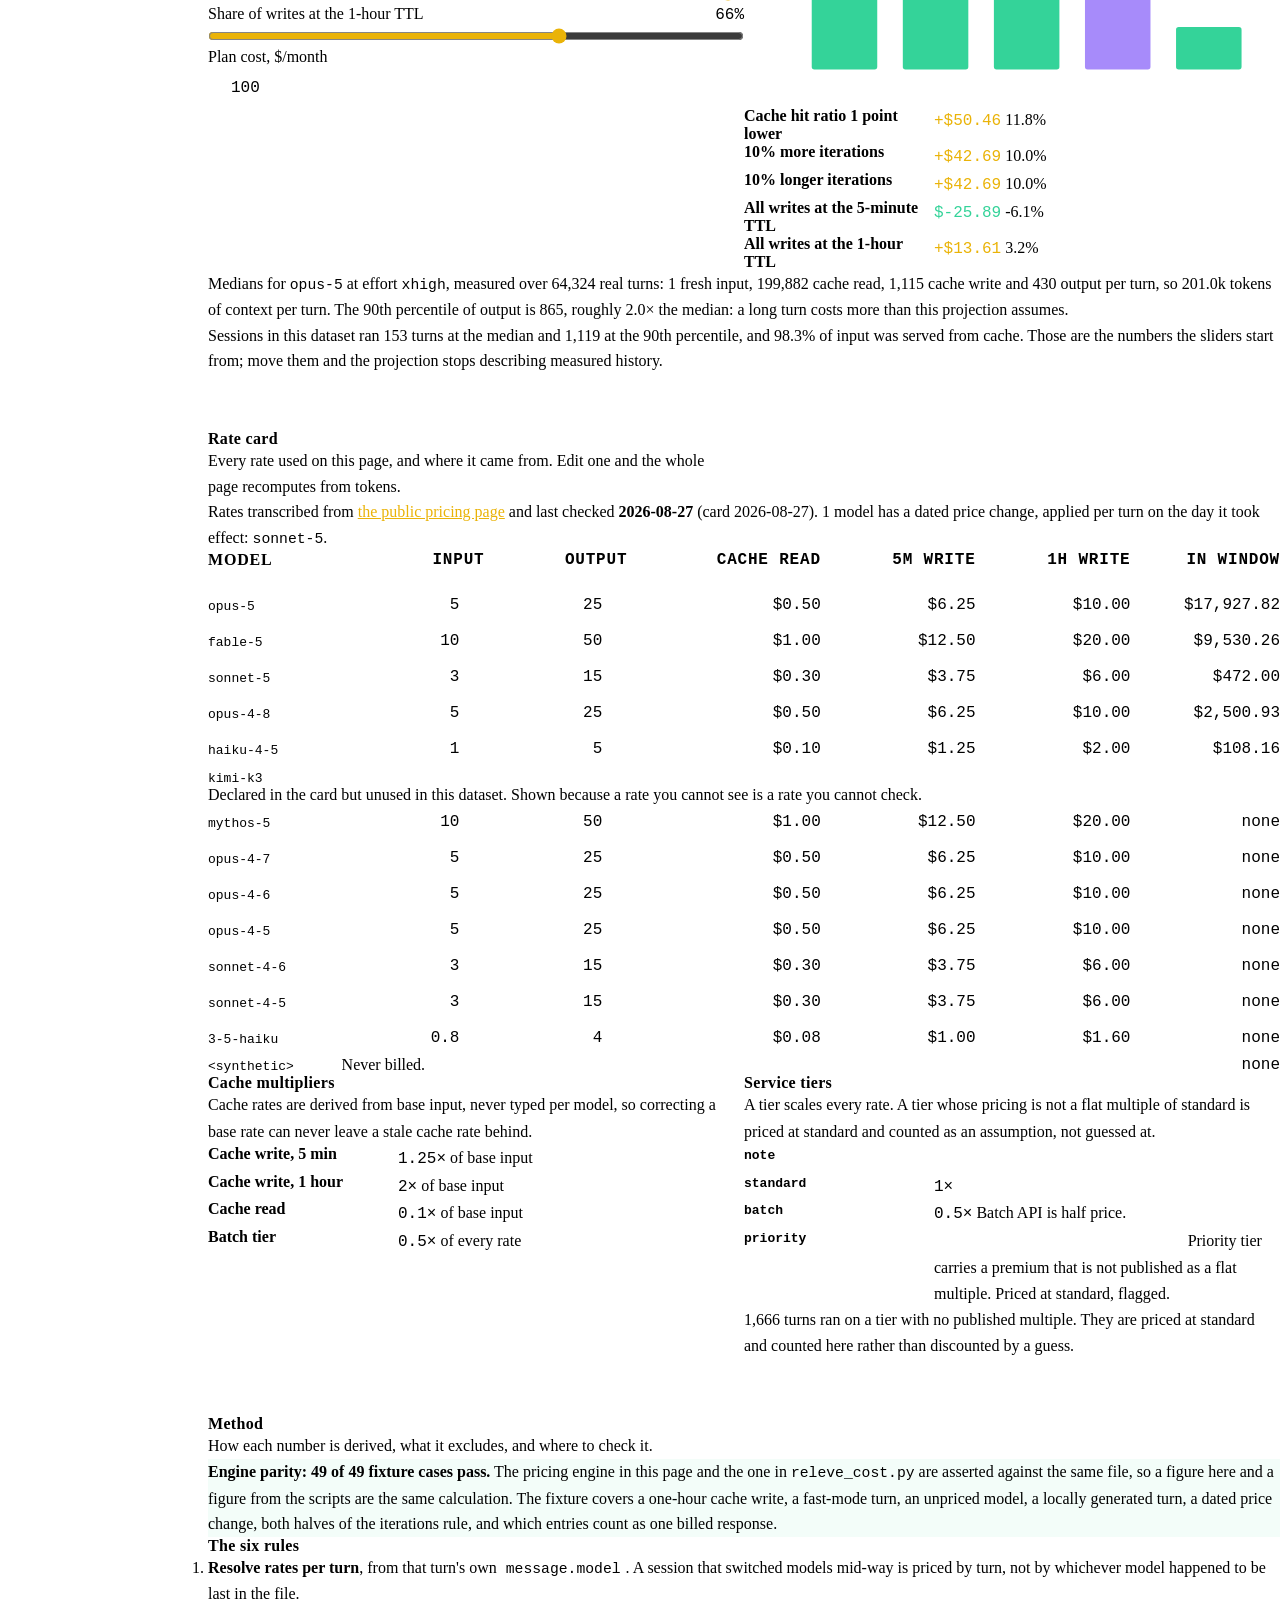
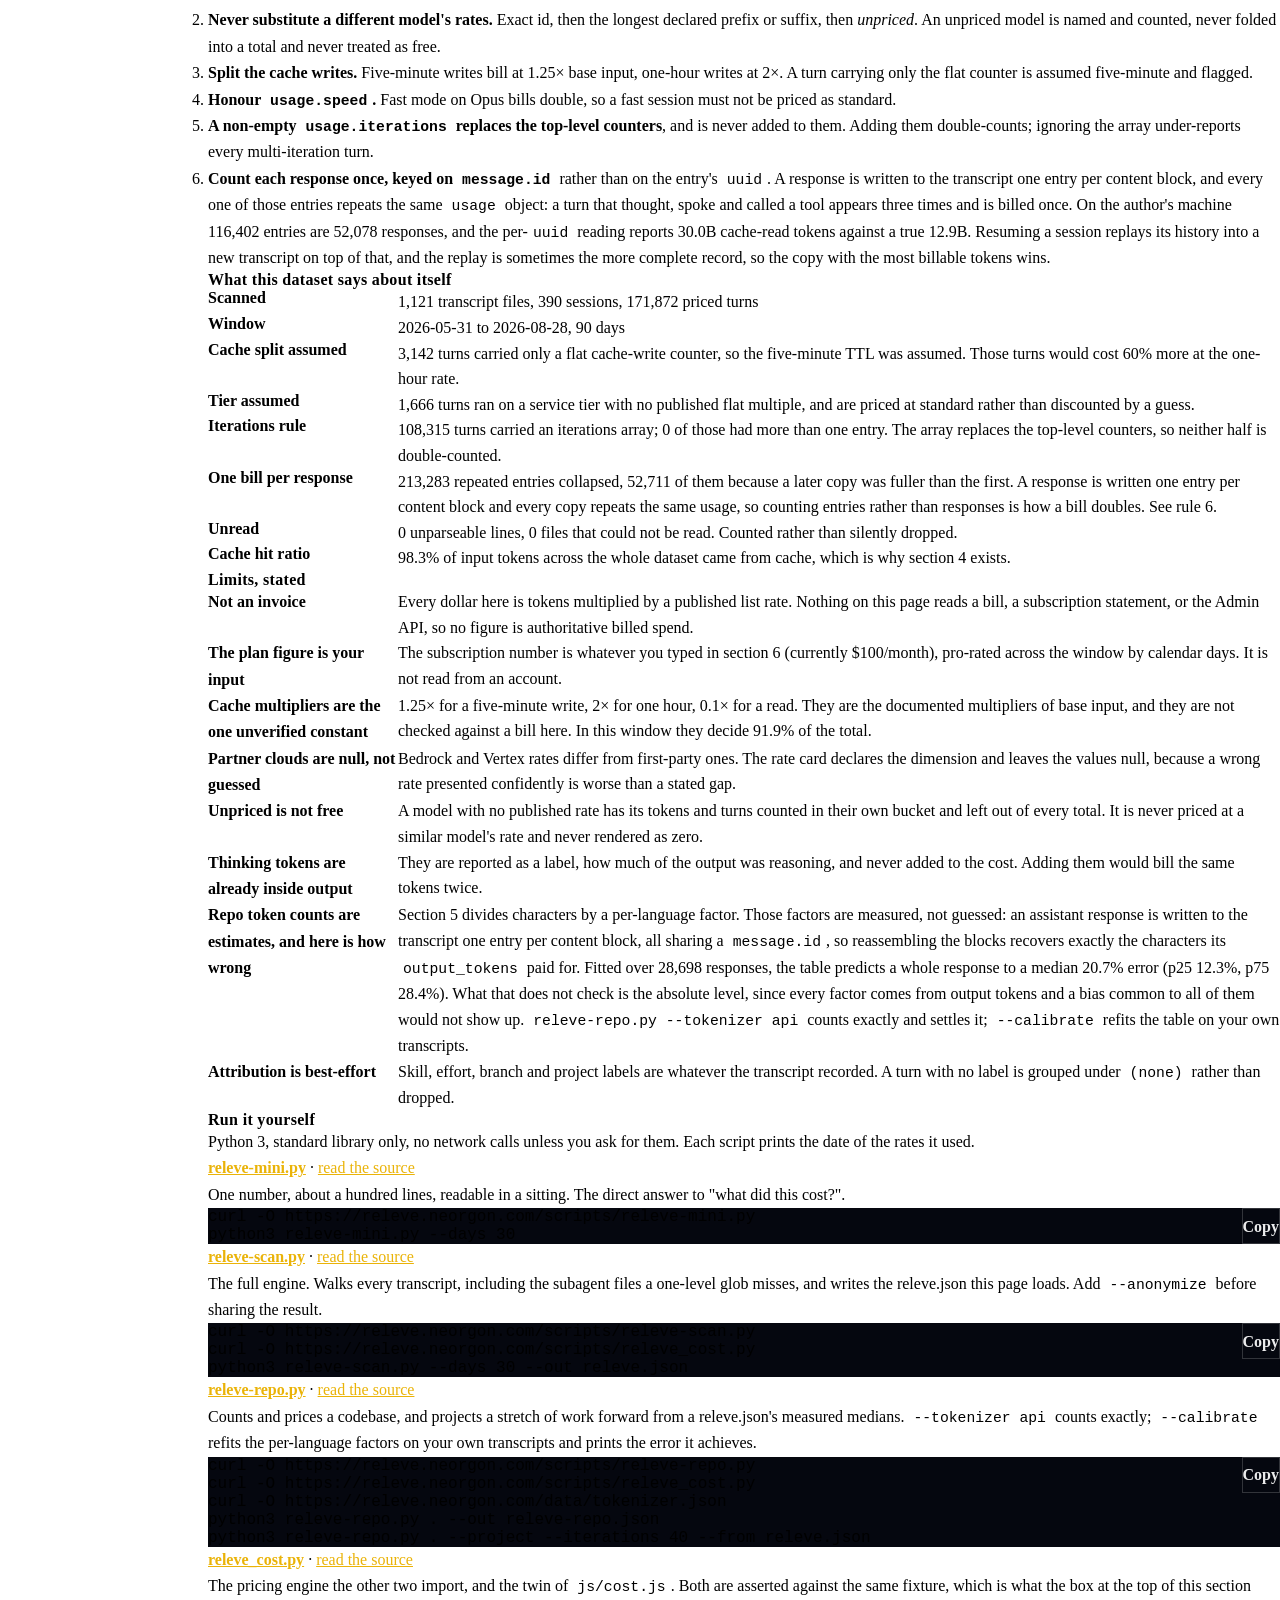
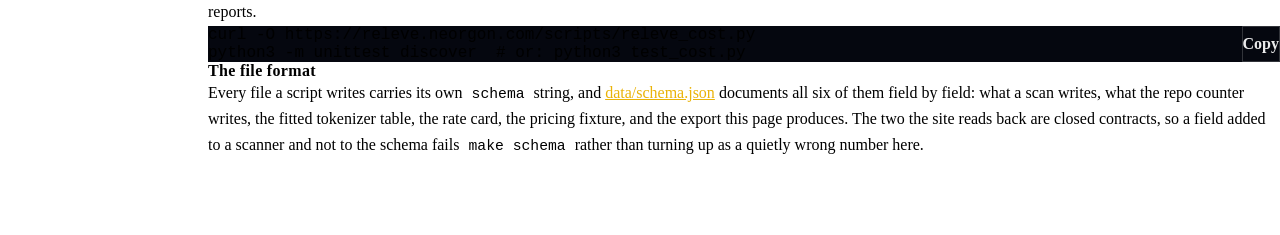
==== commit 2d23b95f: "feat(brand): hexagon favicon set and per-site header mark Every site now ships a generated seven-fil" ====
--- a/index.html
+++ b/index.html
@@ -3,6 +3,12 @@
 <head>
   <meta charset="UTF-8">
   <meta name="viewport" content="width=device-width, initial-scale=1.0">
+  <link rel="icon" type="image/svg+xml" href="/favicon.svg">
+  <link rel="icon" type="image/x-icon" href="/favicon.ico" sizes="16x16 32x32 48x48">
+  <link rel="apple-touch-icon" sizes="180x180" href="/apple-touch-icon.png">
+  <meta name="apple-mobile-web-app-title" content="Releve">
+  <link rel="manifest" href="/site.webmanifest">
+  <meta name="neo-mark" content="on">
   <title>Releve | Claude Code spend, read off the transcripts</title>
   <meta name="description" content="Read your Claude Code spend off the transcripts: cost by model, project and skill, a cache lab, an editable rate card, and three scripts you run yourself">
   <meta property="og:title" content="Releve: Claude Code spend, read off the transcripts">
@@ -26,7 +32,6 @@
   <meta name="neo-repo" content="https://github.com/energon-a-secas/releve-site">
   <meta name="neo-version" content="v1.0.0">
   <meta name="neo-updated" content="updated Aug 2026">
-  <link rel="icon" type="image/x-icon" href="https://cdn.neorgon.org/v1.0.0/favicon.ico" />
   <!-- Fleet design tokens: canonical, do not redeclare locally (PROJECTS.md section 5) -->
   <link rel="stylesheet" href="https://cdn.neorgon.org/v1.0.0/styles/base.css">
   <link rel="stylesheet" href="css/style.css">
--- a/css/neorgon-header.css
+++ b/css/neorgon-header.css
@@ -371,8 +371,29 @@
   width: auto;
   flex-shrink: 0;
   display: block;
-  filter: brightness(0) invert(1);
   transition: transform .28s var(--header-ease, ease);
+}
+/* The raster fallback still needs forcing white; the injected vector must not
+   be filtered, because it already inherits the header's own text colour and
+   inverting it would undo exactly the thing it was swapped in to fix. */
+img.header-logo-img { filter: brightness(0) invert(1); }
+svg.header-logo-mark { fill: currentColor; width: auto; }
+/* A site that ships its own mark gets it as a mask over currentColor, so the
+   glyph follows the header's text colour exactly as the inline svg does. An
+   <img> could not: it paints its own pixels and ignores the cascade. */
+.header-logo-own {
+  /* Width tracks height rather than restating the token: .header-logo-img
+     already sets height, and it drops to --header-logo-h-mobile under 700px.
+     Pinning width to the desktop value gave a 36x28 box on a phone. */
+  aspect-ratio: 1;
+  width: auto;
+  background: currentColor;
+  /* The image itself is set inline by header.js, derived from the manifest
+     link, because a fleet site is served at its domain root and a kit showcase
+     is not. Only the parts that do not vary live here. */
+  -webkit-mask-position: center; mask-position: center;
+  -webkit-mask-size: contain;    mask-size: contain;
+  -webkit-mask-repeat: no-repeat; mask-repeat: no-repeat;
 }
 .header-logo-img:hover,
 .header-title-link:hover .header-logo-img { transform: scale(1.06) rotate(-4deg); }
@@ -437,6 +458,20 @@
   font-weight: 500;
   margin: 2px 0 0;
   letter-spacing: .005em;
+  white-space: nowrap;
+}
+
+/* Epigraph: the animating half of a bilingual subtitle. The glyph churn is
+   decoration, so it is aria-hidden and .neo-epi-sr carries the real sentence
+   for assistive tech. Both live inside .header-subtitle, which keeps the
+   existing nowrap and mobile-hide behaviour unchanged. */
+.neo-epi { font-variant-ligatures: none; }
+.neo-epi-sr {
+  position: absolute;
+  width: 1px; height: 1px;
+  margin: -1px; padding: 0; border: 0;
+  overflow: hidden;
+  clip-path: inset(50%);
   white-space: nowrap;
 }
 
@@ -603,13 +638,23 @@
   box-sizing: border-box;
   padding: 0;
   border-radius: 6px;
-  color: var(--header-icon-color, var(--header-text-dim));
+  /* Full strength, not --header-icon-color. The dim was meant as hierarchy and
+     did not read as one: .header-source carries no colour rule at all, so it
+     inherits the header's own #f9f9f9, and the home control sitting beside it
+     at 78% looked like a misconfiguration rather than a decision. The other
+     user of that token is the bordered theme toggle, which has a border to
+     carry its own weight; this one does not. */
+  color: var(--header-text);
   text-decoration: none;
   flex-shrink: 0;
   transition: color .18s var(--header-ease, ease),
               background .18s var(--header-ease, ease);
 }
-.header-home:hover { color: var(--header-text); background: var(--header-menu-hover); }
+/* --header-accent is the pink on the default palette and the skin's own accent
+   everywhere else, so the highlight stays on-brand without hardcoding magenta
+   into a control that ships to seven skins. */
+.header-home:hover,
+.header-home:focus-visible { color: var(--header-accent); background: var(--header-menu-hover); }
 .header-home svg {
   width: var(--header-icon-solid, 20px);
   height: var(--header-icon-solid, 20px);
@@ -627,13 +672,64 @@
   height: var(--header-icon, 22px);
 }
 .header-home .nh-orbit {
-  transform-origin: 12px 12px; /* viewBox centre — the planet */
+  transform-origin: 12px 12px; /* viewBox centre, for the legacy planet markup */
 }
 .header-home:hover .nh-orbit,
 .header-home:focus-visible .nh-orbit {
   animation: nh-orbit-lap 1.4s linear infinite;
 }
 @keyframes nh-orbit-lap { to { transform: rotate(360deg); } }
+
+/* ── Inclined orbit: the satellite passes in front of the mark and behind it ──
+   Two dots on one elliptical path, each shown for its own half of the lap. The
+   far one is drawn before the mark in document order, so the mark occludes it;
+   that occlusion IS the depth, and it costs nothing but paint order.
+
+   offset-path rather than a rotate: a rotation can only trace a circle, and
+   squashing it into an ellipse with scaleY would squash the satellite too,
+   because the counter-scale would have to sit inside the rotation. Where
+   offset-path is unsupported the dots simply rest at their authored cx/cy,
+   which is a still icon rather than a broken one.
+
+   The semi-major axis is capped by the viewBox: an inline svg clips to it, so
+   10.2 plus the 1.35 radius leaves 11.55 of the 12 available. */
+.header-home .nh-sat {
+  offset-rotate: 0deg;
+  /* The rim separates the satellite from the mark when it crosses it: without
+     one, a currentColor dot over a currentColor mark merges into the
+     silhouette and reads as a stray pixel rather than a moon.
+     --header-bg-end is the right hook because the rim's job is to look like
+     the background, so it vanishes over open header and shows only as a gap
+     against the mark. Measured caveat: every skin shipped today redefines
+     --header-bg-start and --header-bg-mid but leaves --header-bg-end at
+     #040714, so this resolves to one dark value everywhere right now. A skin
+     that ends light gets the rim right for free, but only if it sets that
+     token; one that ends light without setting it would show a dark ring. */
+  stroke: var(--header-bg-end, #040714);
+  stroke-width: .8;
+}
+.header-home .nh-sat-back { opacity: 0; }
+/* On hover the mark takes the accent, and currentColor would carry the
+   satellite with it: a pink dot on a pink mark is a dot you cannot find. It
+   holds the header's text colour instead, so the moon stays legible against
+   whatever the mark has become. */
+.header-home:hover .nh-sat,
+.header-home:focus-visible .nh-sat { fill: var(--header-text); }
+.header-home:hover .nh-sat-front,
+.header-home:focus-visible .nh-sat-front {
+  animation: nh-sat-lap 2.6s linear infinite, nh-sat-near 2.6s steps(1, end) infinite;
+}
+.header-home:hover .nh-sat-back,
+.header-home:focus-visible .nh-sat-back {
+  animation: nh-sat-lap 2.6s linear infinite, nh-sat-far 2.6s steps(1, end) infinite;
+}
+.header-home:hover .nh-sat,
+.header-home:focus-visible .nh-sat {
+  offset-path: path("M20.31 10.40 A9.6 3.4 -30 1 1 3.69 20.00 A9.6 3.4 -30 1 1 20.31 10.40");
+}
+@keyframes nh-sat-lap  { from { offset-distance: 0%; } to { offset-distance: 100%; } }
+@keyframes nh-sat-near { 0% { opacity: 1; } 50% { opacity: 0; } }
+@keyframes nh-sat-far  { 0% { opacity: 0; } 50% { opacity: 1; } }
 
 /* ── Overflow toggle (⋯) — injected by header.js ─────────────── */
 .header-overflow { position: relative; display: flex; }
@@ -837,7 +933,9 @@
   .header-logo-img:hover,
   .header-title-link:hover .header-logo-img { transform: none; }
   .header-home:hover .nh-orbit,
-  .header-home:focus-visible .nh-orbit { animation: none; }
+  .header-home:focus-visible .nh-orbit,
+  .header-home:hover .nh-sat,
+  .header-home:focus-visible .nh-sat { animation: none; }
   .header-menu.open { animation: none; }
   .header-overflow-toggle:active,
   .header-theme-toggle:active,
--- a/css/neorgon-footer.css
+++ b/css/neorgon-footer.css
@@ -161,6 +161,15 @@
 .neo-footer-sep { opacity: .4; user-select: none; }
 
 /* Version / updated stamps — mono + tabular so they never jitter */
+/* The end mark. Ornament only: it states nothing the page needs, which is
+   why it is safe to render in a language most visitors do not read. */
+.neo-footer-fin {
+  font-style: italic;
+  letter-spacing: .08em;
+  color: var(--footer-text-dim, var(--header-text-dim));
+  opacity: .75;
+}
+
 .neo-footer-stamp {
   font-family: ui-monospace, SFMono-Regular, "SF Mono", Menlo, monospace;
   font-variant-numeric: tabular-nums;
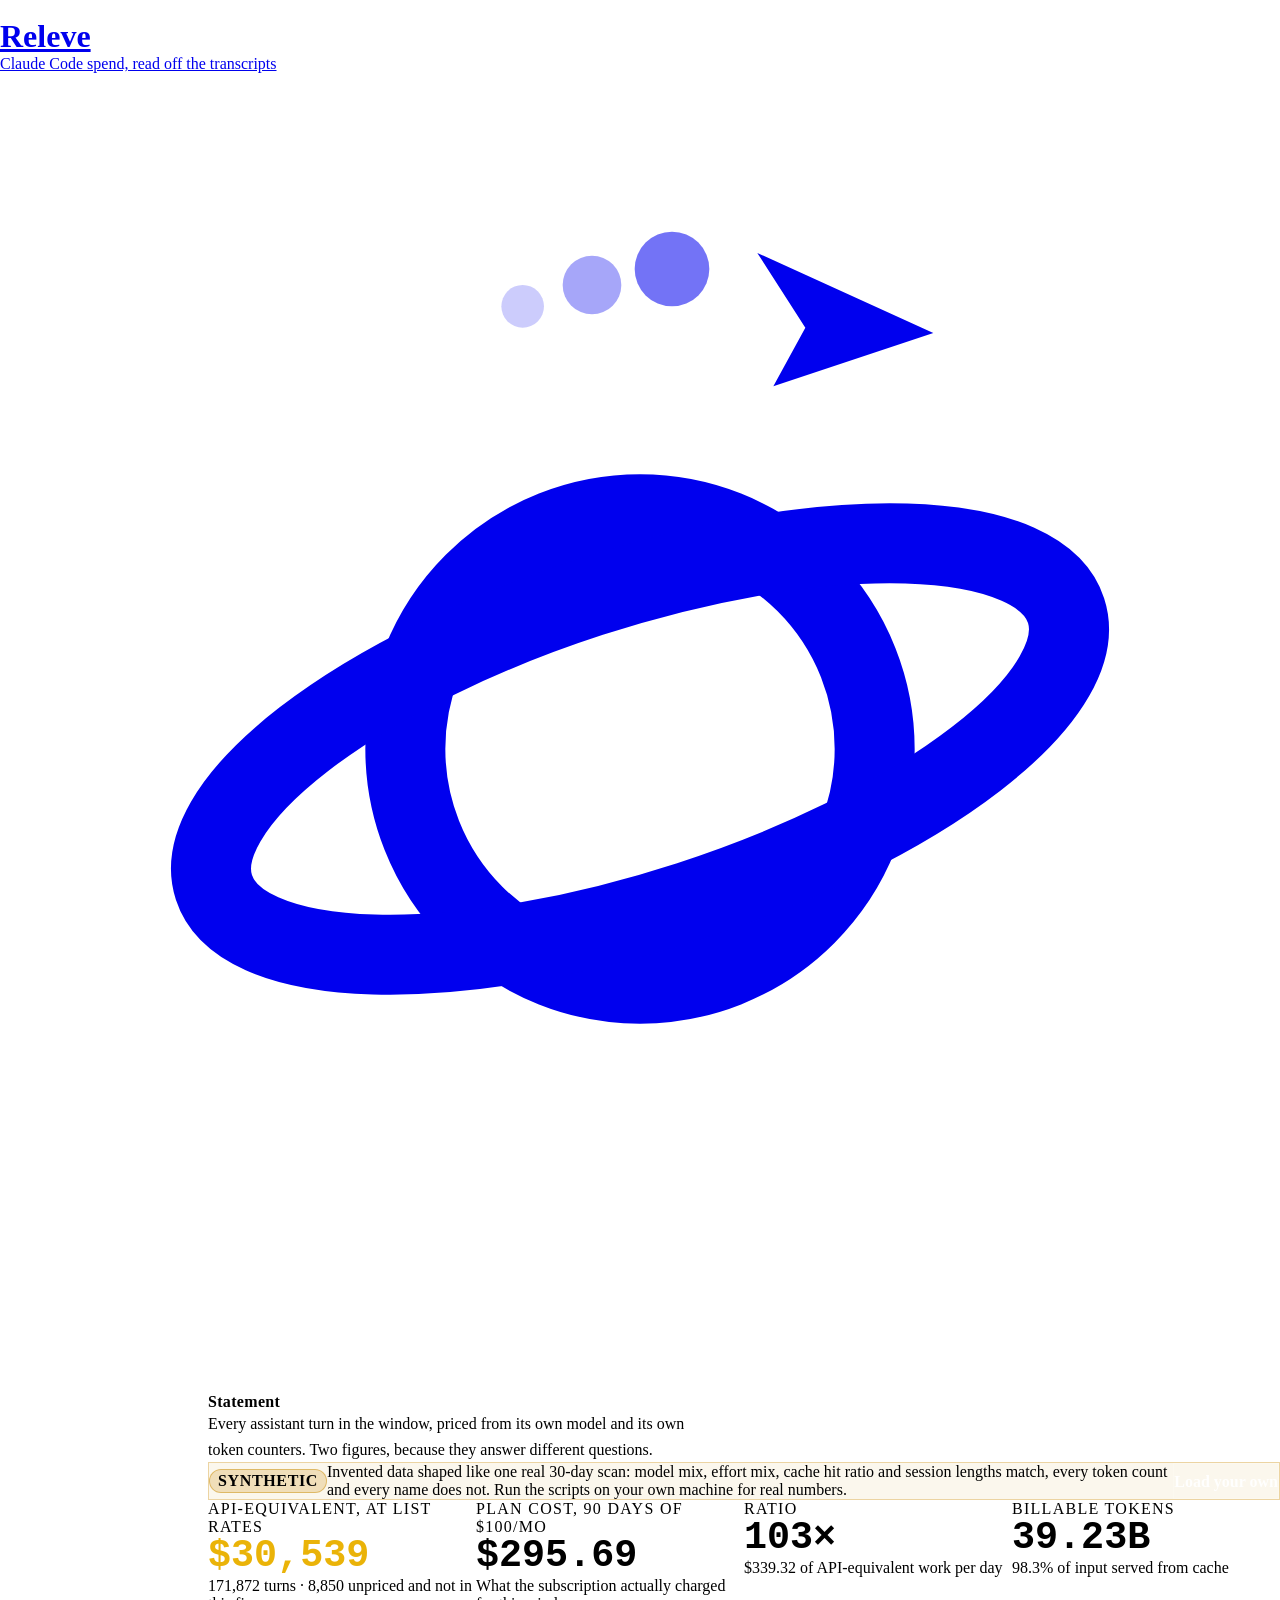
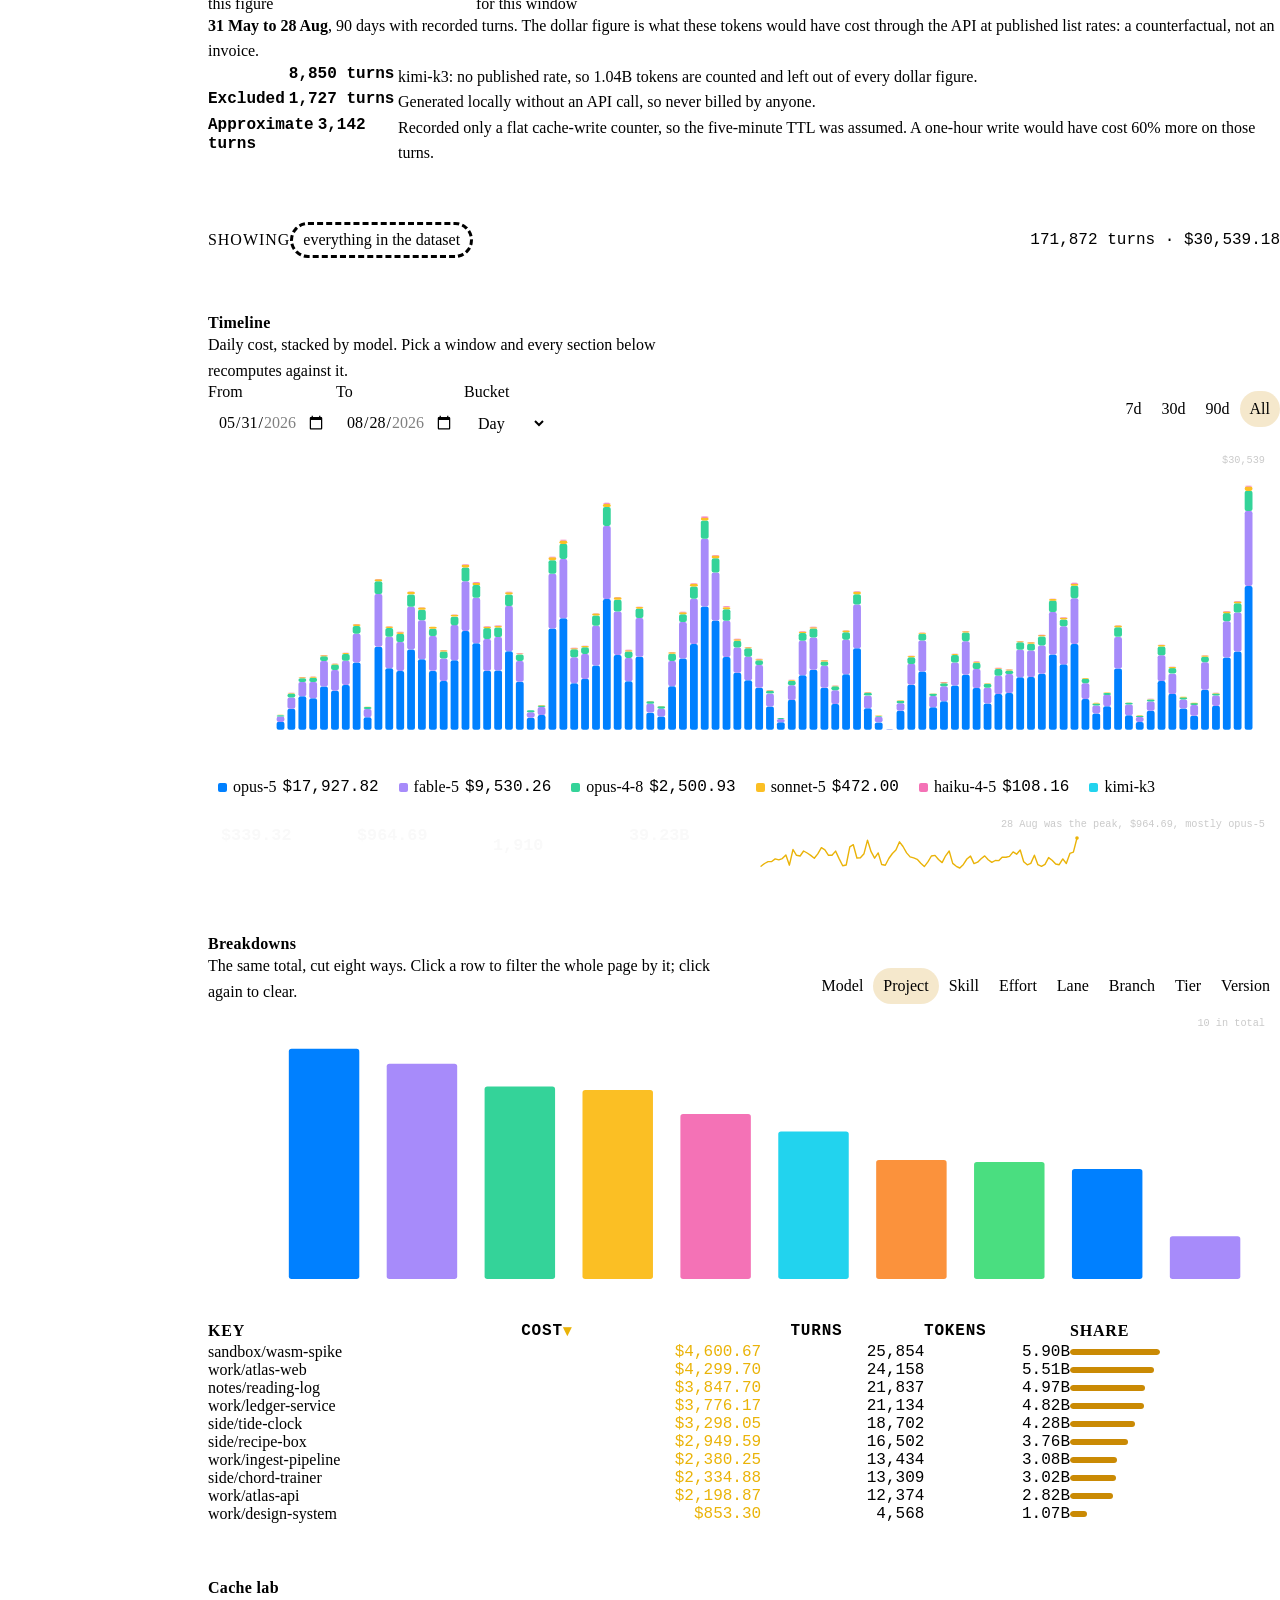
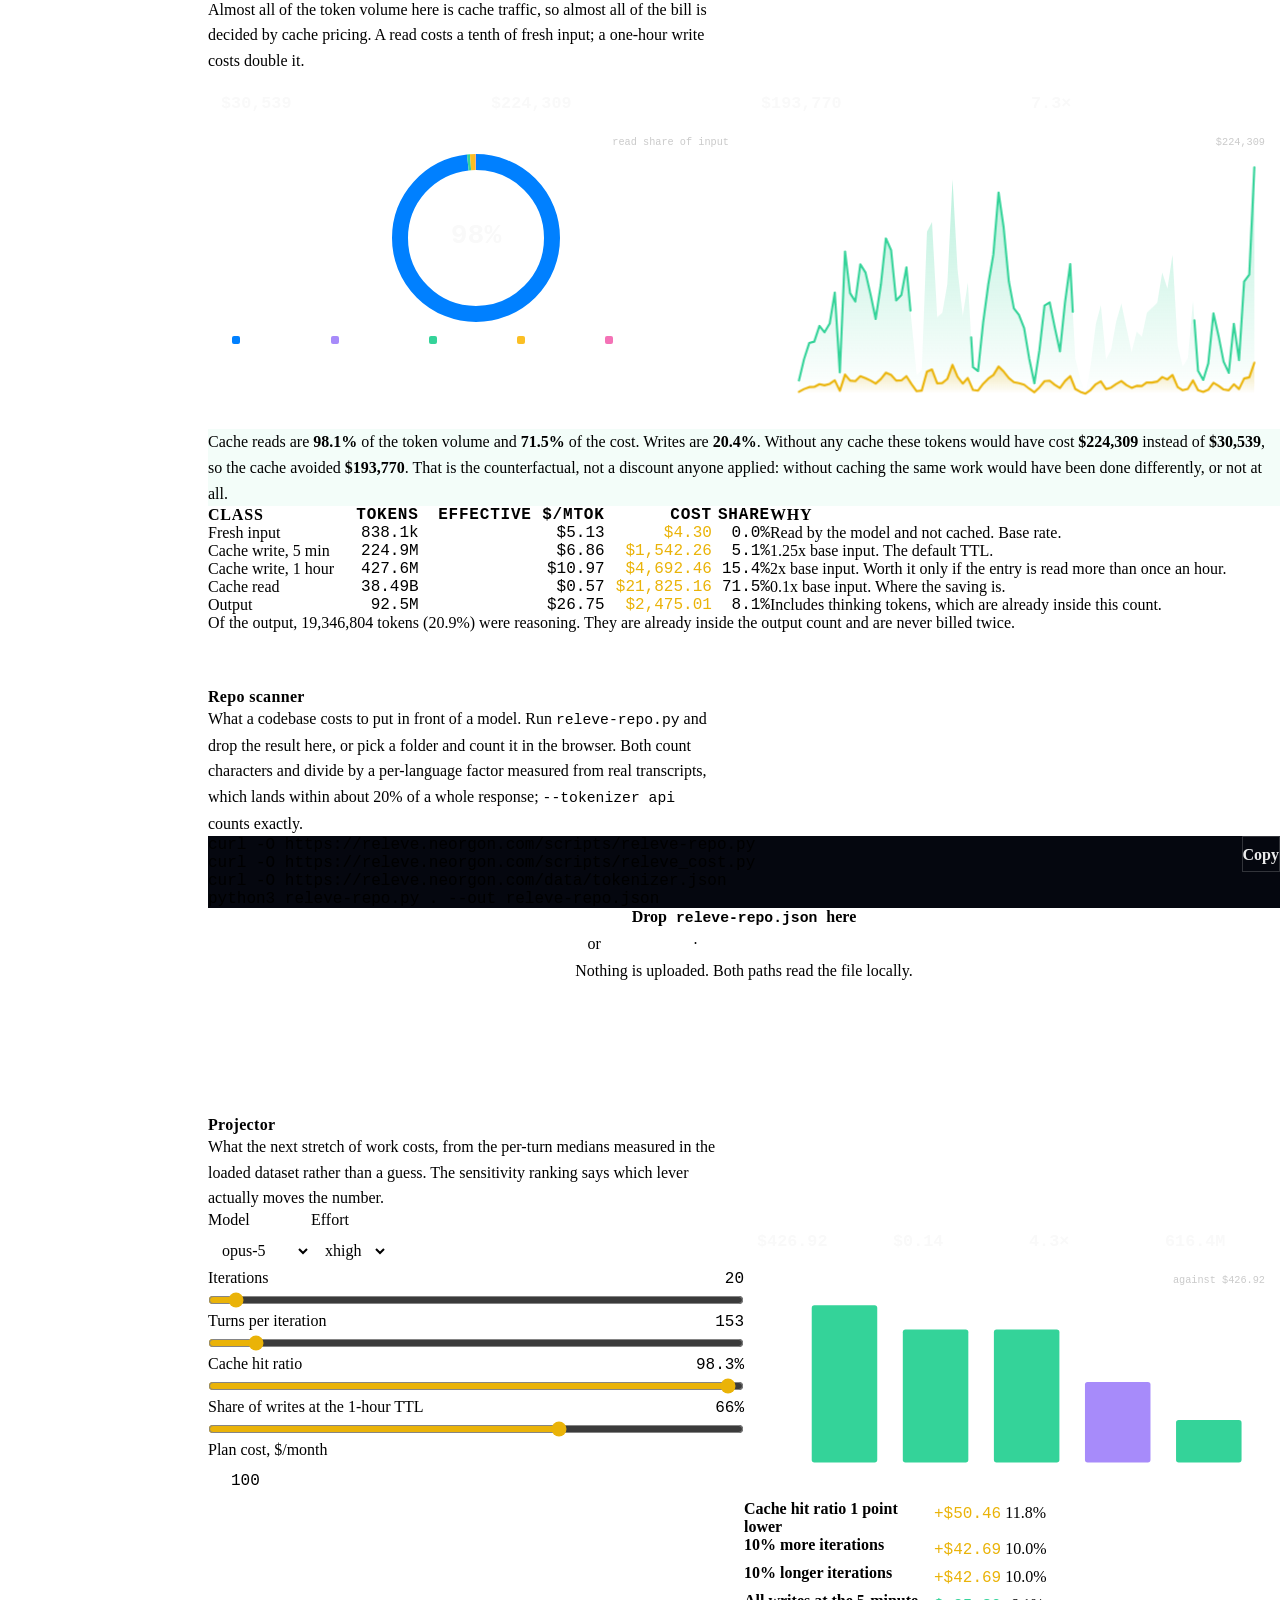
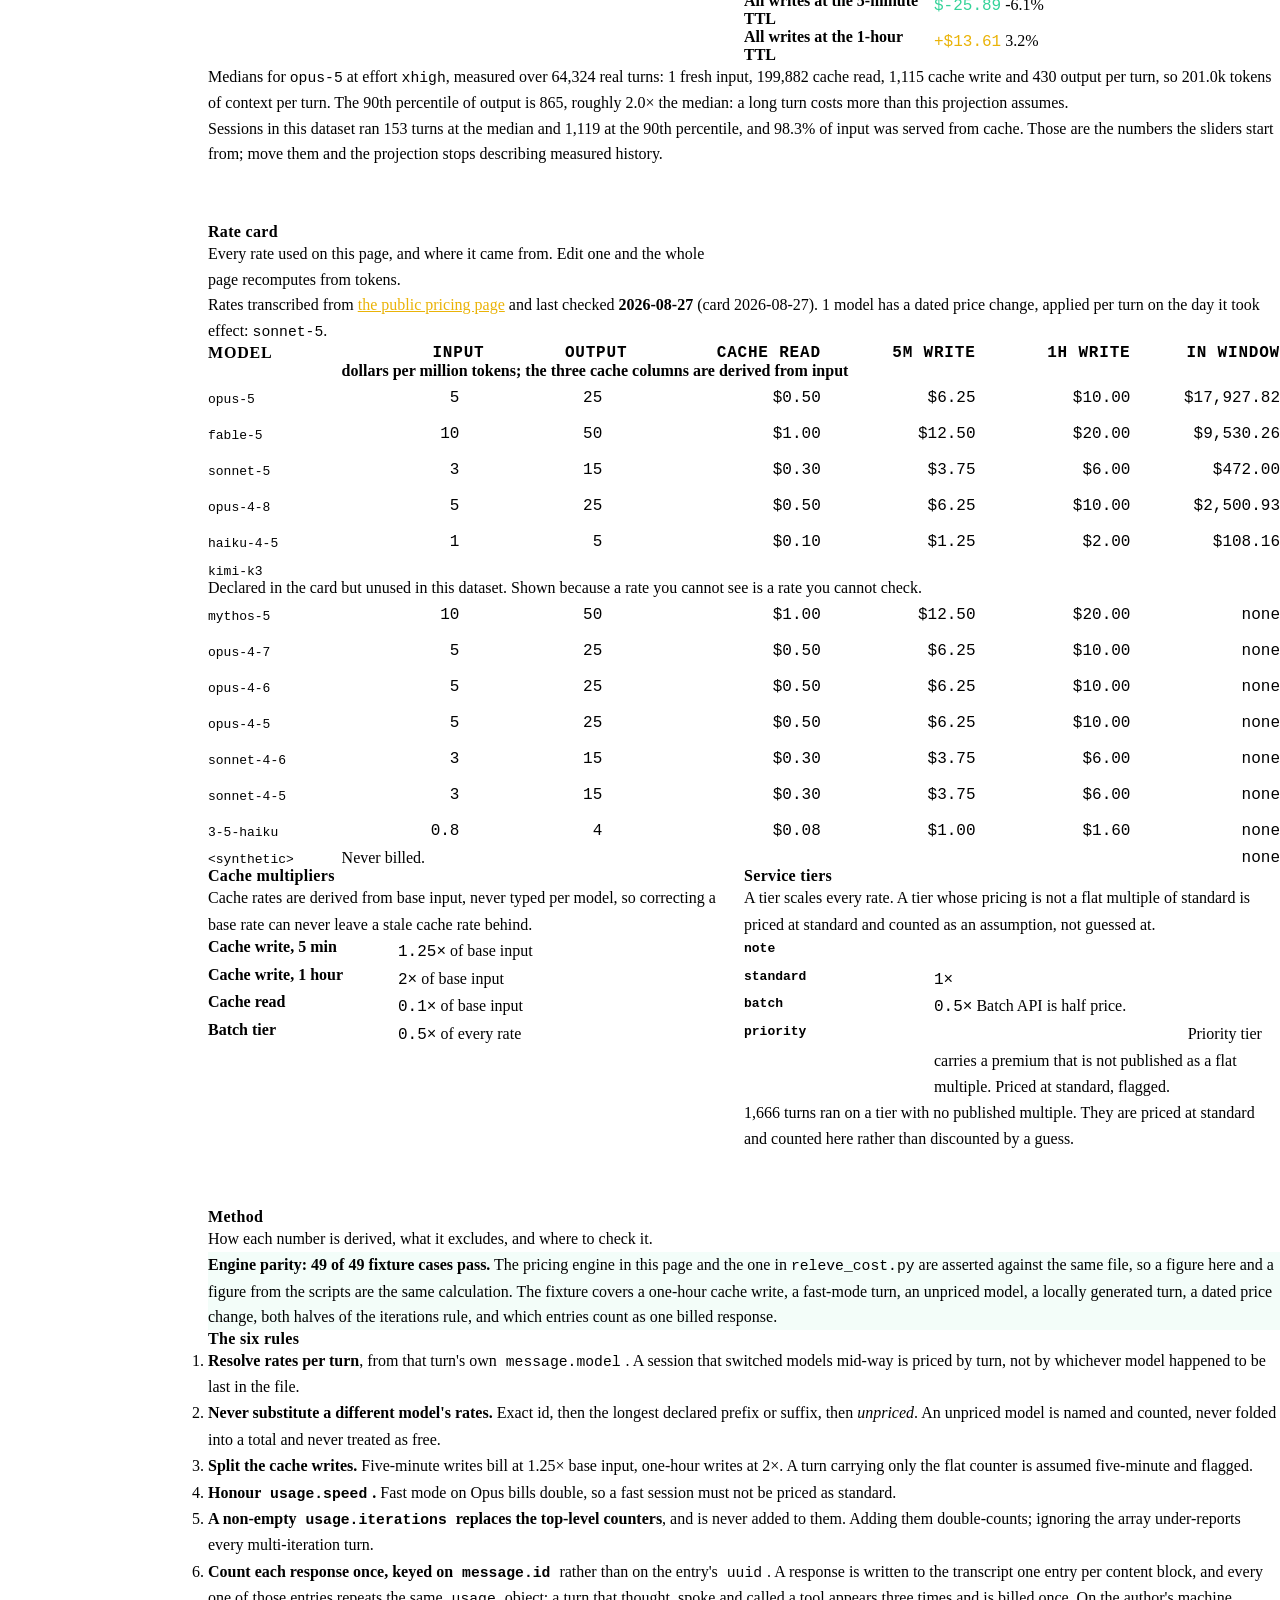
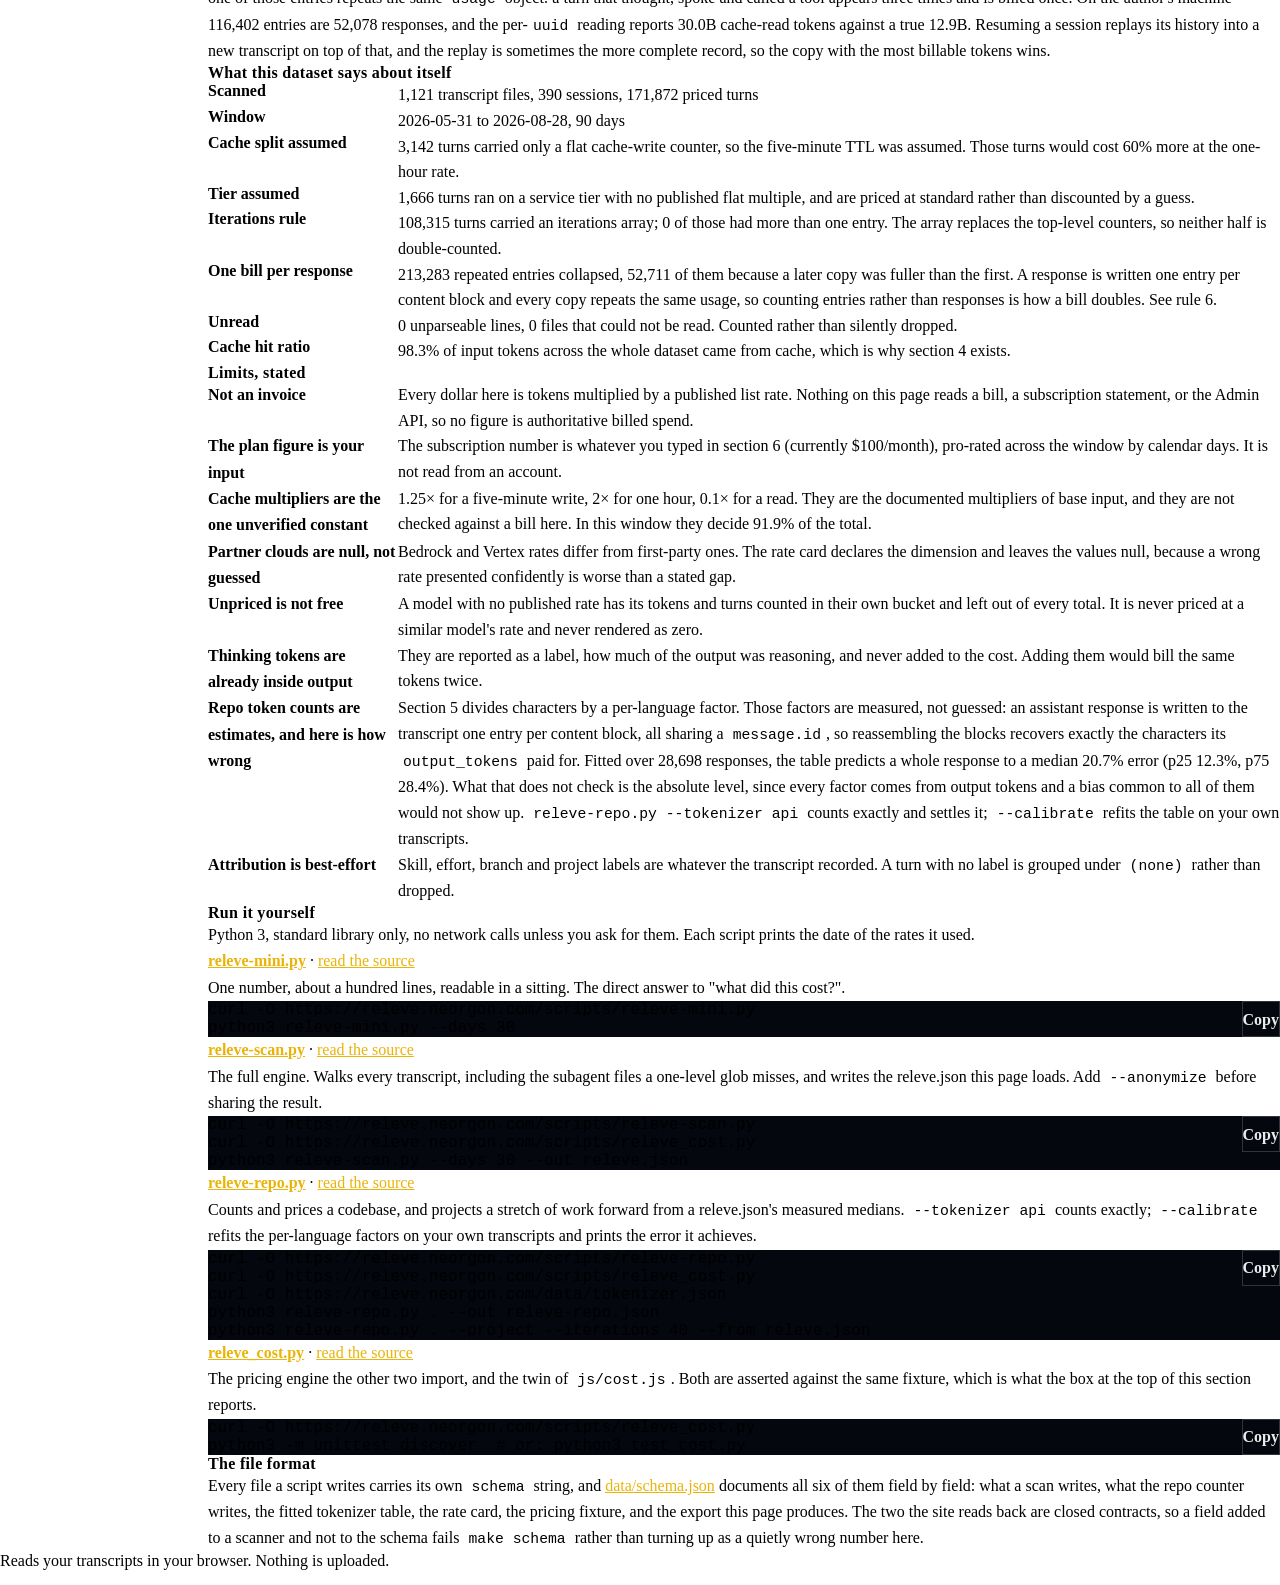
==== commit 94f2ba70: "06" ====
--- a/index.html
+++ b/index.html
@@ -137,26 +137,26 @@
           <div class="note" id="statementNote"></div>
 
           <div id="statementStats"></div>
-
-          <!-- Filters apply to sections 2, 3 and 4. Sticky, so the conditions
-               under which a number is true stay on screen with the number. -->
-          <div class="filters" id="filters" aria-label="Active filters"></div>
-        </section>
+        </section>
+
+        <!-- Filters apply to sections 2, 3 and 4. A direct child of the main
+             column, not of section 1: sticky travel is bounded by the parent,
+             and inside the section it ran out of road before ever sticking. -->
+        <div class="filters" id="filters" aria-label="Active filters"></div>
 
         <!-- ── 2. Timeline ────────────────────────────────────── -->
         <section class="section" id="timeline" aria-labelledby="timeline-title">
-          <div class="section__header">
-            <div class="section__titles">
-              <h2 class="section__title" id="timeline-title">Timeline</h2>
-              <p class="section__lead">
-                Daily cost, stacked by model. Pick a window and every section
-                below recomputes against it.
-              </p>
-            </div>
-            <div class="toolbar" id="windowPresets"></div>
-          </div>
-
-          <div class="toolbar">
+          <div class="section__titles">
+            <h2 class="section__title" id="timeline-title">Timeline</h2>
+            <p class="section__lead">
+              Daily cost, stacked by model. Pick a window and every section
+              below recomputes against it.
+            </p>
+          </div>
+
+          <!-- One row: the typed window, the bucket, and the presets that set
+               both. Two rows left ~500px empty beside three small fields. -->
+          <div class="toolbar toolbar--window">
             <label class="field"><span>From</span><input type="date" class="input" id="fromDate"></label>
             <label class="field"><span>To</span><input type="date" class="input" id="toDate"></label>
             <label class="field"><span>Bucket</span>
@@ -166,6 +166,7 @@
                 <option value="month">Month</option>
               </select>
             </label>
+            <div class="toolbar toolbar--presets" id="windowPresets"></div>
           </div>
 
           <div id="timelineChart"></div>
@@ -246,7 +247,7 @@
           <input type="file" id="repoFile" accept=".json,application/json" hidden>
           <input type="file" id="repoDir" webkitdirectory directory multiple hidden>
 
-          <div id="repoOut"></div>
+          <div id="repoOut" class="stack stack--tight"></div>
         </section>
 
         <!-- ── 6. Projector ───────────────────────────────────── -->
--- a/css/style.css
+++ b/css/style.css
@@ -221,7 +221,21 @@
   font-size: 0.92em;
   color: var(--text-secondary);
 }
-.stack > .card { margin-bottom: 0; }
+.stack > .card, .grid > .card, .section > .card { margin-bottom: 0; }
+
+/* Visually hidden, still read: the charts' data table for keyboard and
+   screen-reader access. */
+.sr-only {
+  position: absolute; width: 1px; height: 1px;
+  margin: -1px; padding: 0; border: 0;
+  clip-path: inset(50%); overflow: hidden; white-space: nowrap;
+}
+/* The Timeline's one control row: typed window and bucket on the left, the
+   presets that set them pushed right, chips baseline-aligned with the fields. */
+.toolbar--window { align-items: flex-end; row-gap: var(--space-3); }
+.toolbar--presets { margin-left: auto; padding-bottom: 6px; }
+@media (max-width: 700px) { .toolbar--presets { margin-left: 0; } }
+
 .toolbar {
   display: flex;
   flex-wrap: wrap;
@@ -762,8 +776,18 @@
  * order reads as precedence, and neither of these outranks the other. */
 .headline {
   display: grid;
-  grid-template-columns: repeat(auto-fit, minmax(230px, 1fr));
+  /* Explicit tracks, not auto-fit: the main column tops out at 936px, where
+     minmax(230px, 1fr) fits exactly three tracks and the fourth cell dropped
+     to its own row beside ~620px of empty grid. Two-up until the 1240px shell,
+     four-up only where four 2.4rem money figures actually fit. */
+  grid-template-columns: repeat(2, minmax(0, 1fr));
   gap: var(--space-4);
+}
+@media (min-width: 1240px) {
+  .headline { grid-template-columns: repeat(4, minmax(0, 1fr)); }
+}
+@media (max-width: 420px) {
+  .headline { grid-template-columns: minmax(0, 1fr); }
 }
 .headline__cell {
   padding: var(--space-4) var(--space-6);
@@ -846,7 +870,14 @@
   border-color: color-mix(in srgb, var(--accent) 55%, transparent);
   color: var(--text-primary);
 }
-.chip__x { color: var(--text-muted); font-size: var(--text-xs); }
+.chip__x {
+  color: var(--text-muted); font-size: var(--text-xs);
+  /* A 24px minimum target inside the pill without growing the pill: the
+     negative margins give back what the hit area borrows. */
+  display: inline-grid; place-items: center;
+  min-width: 24px; min-height: 24px;
+  margin: -6px -8px -6px -2px;
+}
 .chip--empty { color: var(--text-muted); cursor: default; border-style: dashed; }
 
 /* ── Inputs ────────────────────────────────────────────────── */
@@ -948,7 +979,28 @@
 }
 .table th.n .table__sort { justify-content: flex-end; }
 .table__sort:hover { color: var(--text-primary); }
-.table th[aria-sort] .table__sort::after { content: ' ▾'; color: var(--accent-bright); }
+/* `all: unset` also removed the outline these depend on to be usable at all
+   from a keyboard. Same for the row-pick buttons the breakdown table renders. */
+.table__sort:focus-visible, .table__pick:focus-visible {
+  outline: 2px solid var(--accent-bright);
+  outline-offset: 2px;
+}
+.table th[aria-sort="ascending"] .table__sort::after { content: ' ▴'; color: var(--accent-bright); }
+.table th[aria-sort="descending"] .table__sort::after { content: ' ▾'; color: var(--accent-bright); }
+/* The key cell doubles as the row's filter control: a real button, reachable
+   with Tab, styled as the text it replaces. */
+.table__pick {
+  all: unset;
+  cursor: pointer;
+  color: inherit;
+  font: inherit;
+  max-width: 100%;
+  overflow: hidden;
+  text-overflow: ellipsis;
+  white-space: nowrap;
+  display: block;
+}
+.table__pick:hover { color: var(--text-primary); }
 .table__key {
   max-width: 26ch;
   overflow: hidden;
@@ -978,9 +1030,11 @@
 .grid {
   display: grid;
   gap: var(--space-4);
-  grid-template-columns: repeat(auto-fit, minmax(260px, 1fr));
-}
-.grid--wide { grid-template-columns: repeat(auto-fit, minmax(340px, 1fr)); }
+  grid-template-columns: repeat(auto-fit, minmax(min(260px, 100%), 1fr));
+}
+/* min(340px, 100%): a track minimum wider than a phone's 327px column was the
+   one thing on the page that forced a horizontal scrollbar. */
+.grid--wide { grid-template-columns: repeat(auto-fit, minmax(min(340px, 100%), 1fr)); }
 
 /* ── Prose blocks ──────────────────────────────────────────── */
 .prose { font-size: var(--text-sm); color: var(--text-secondary); line-height: 1.65; }
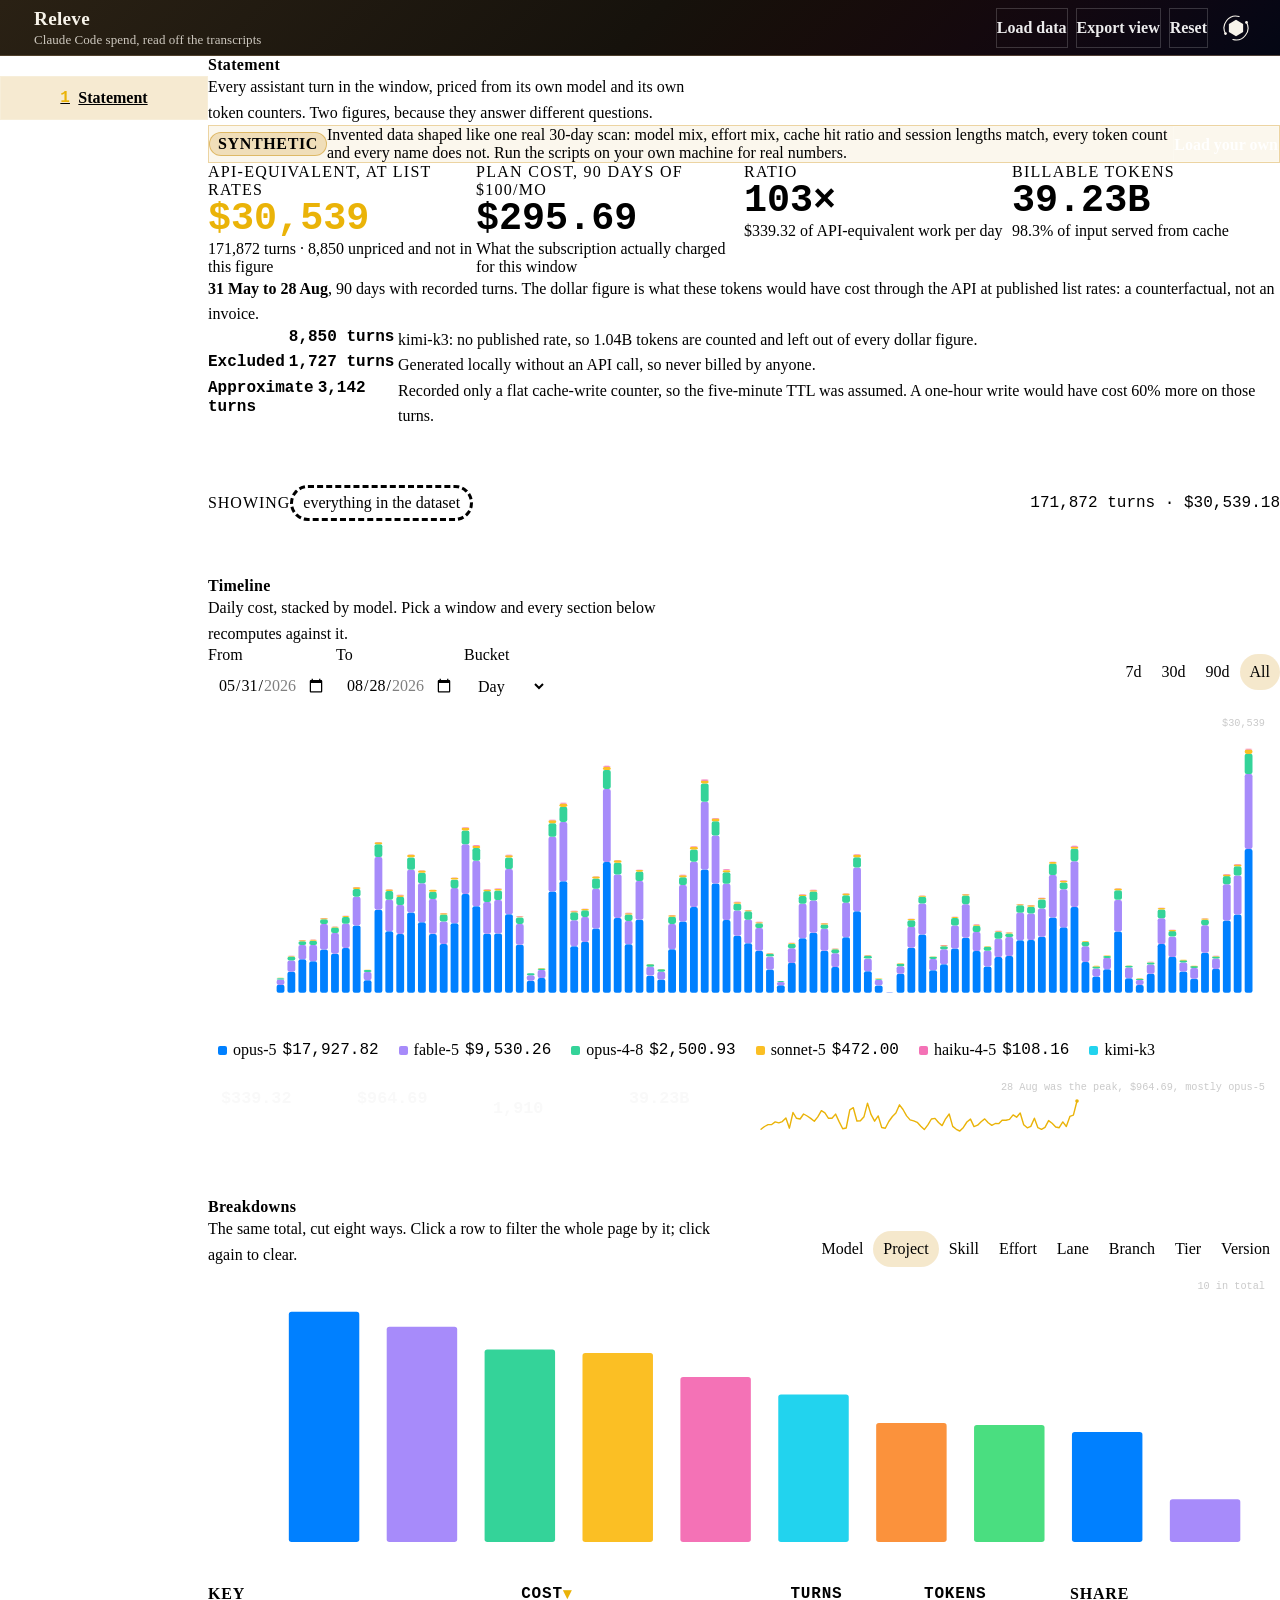
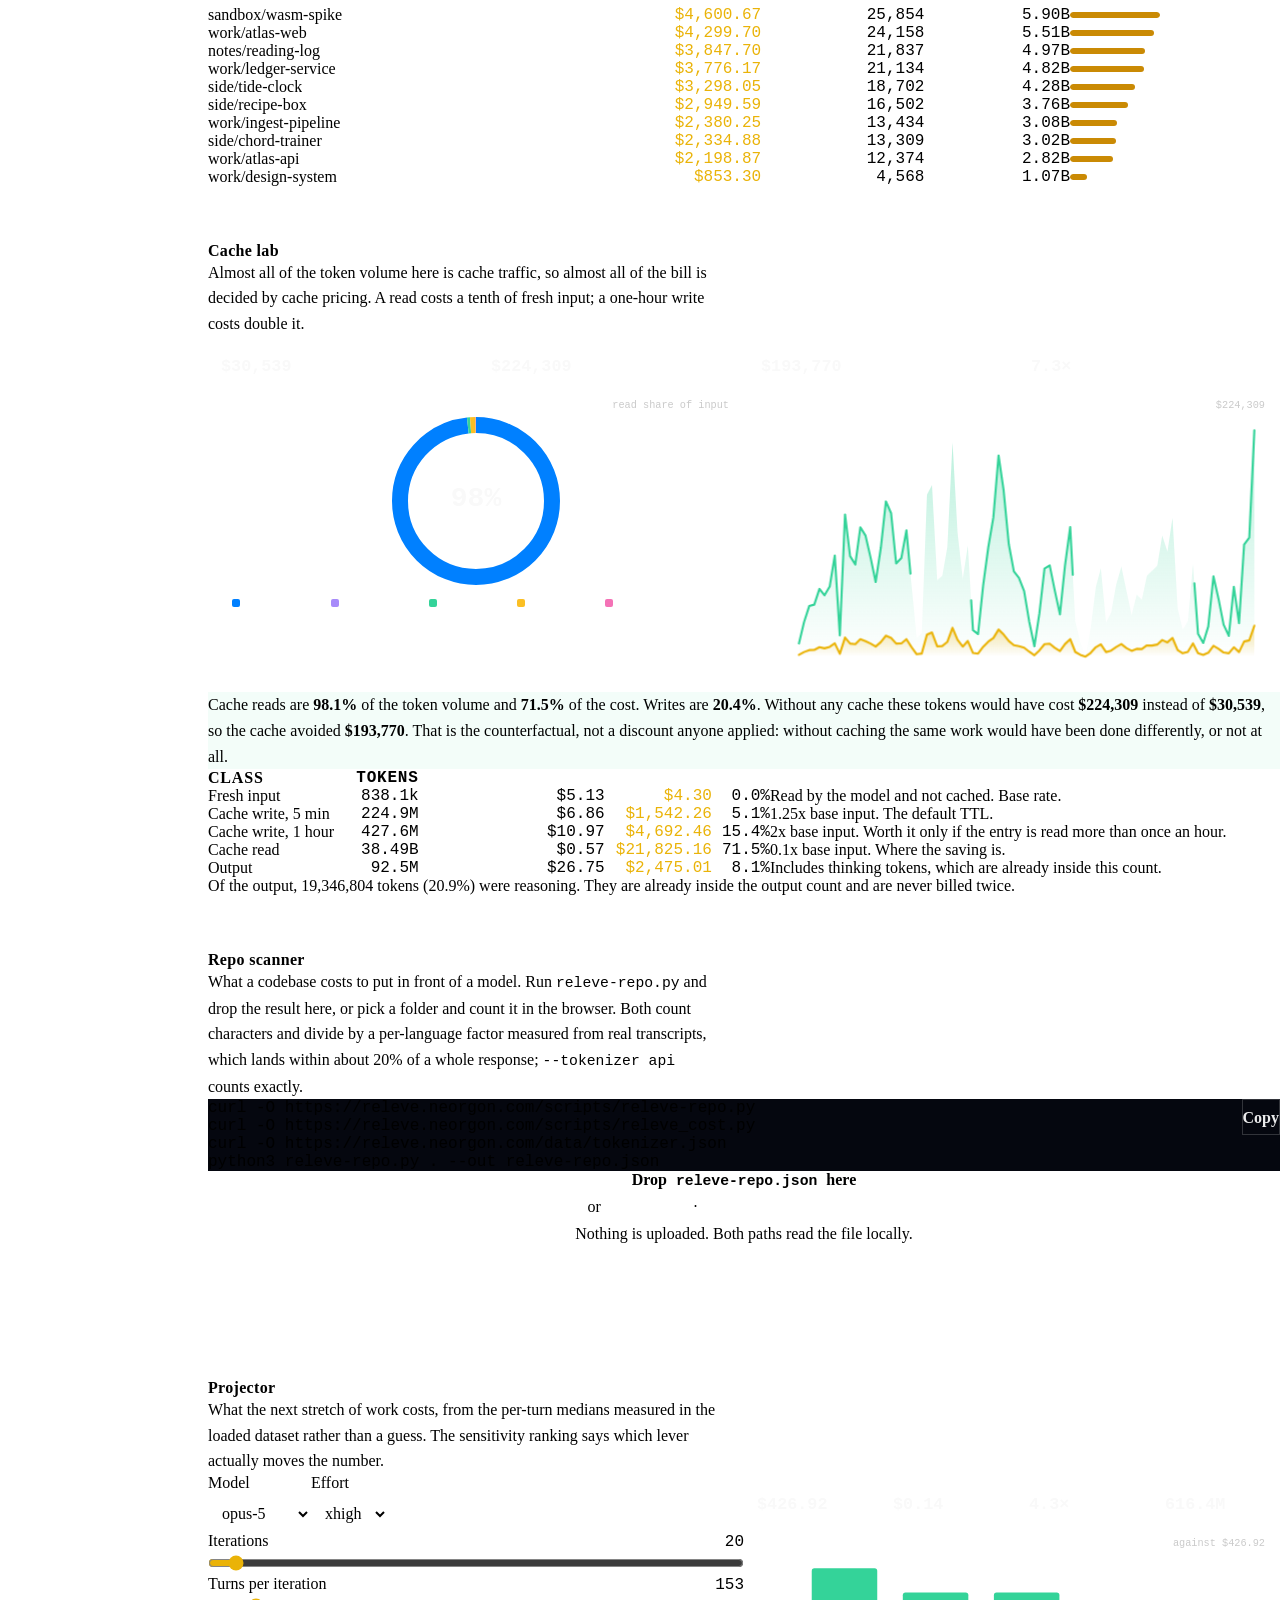
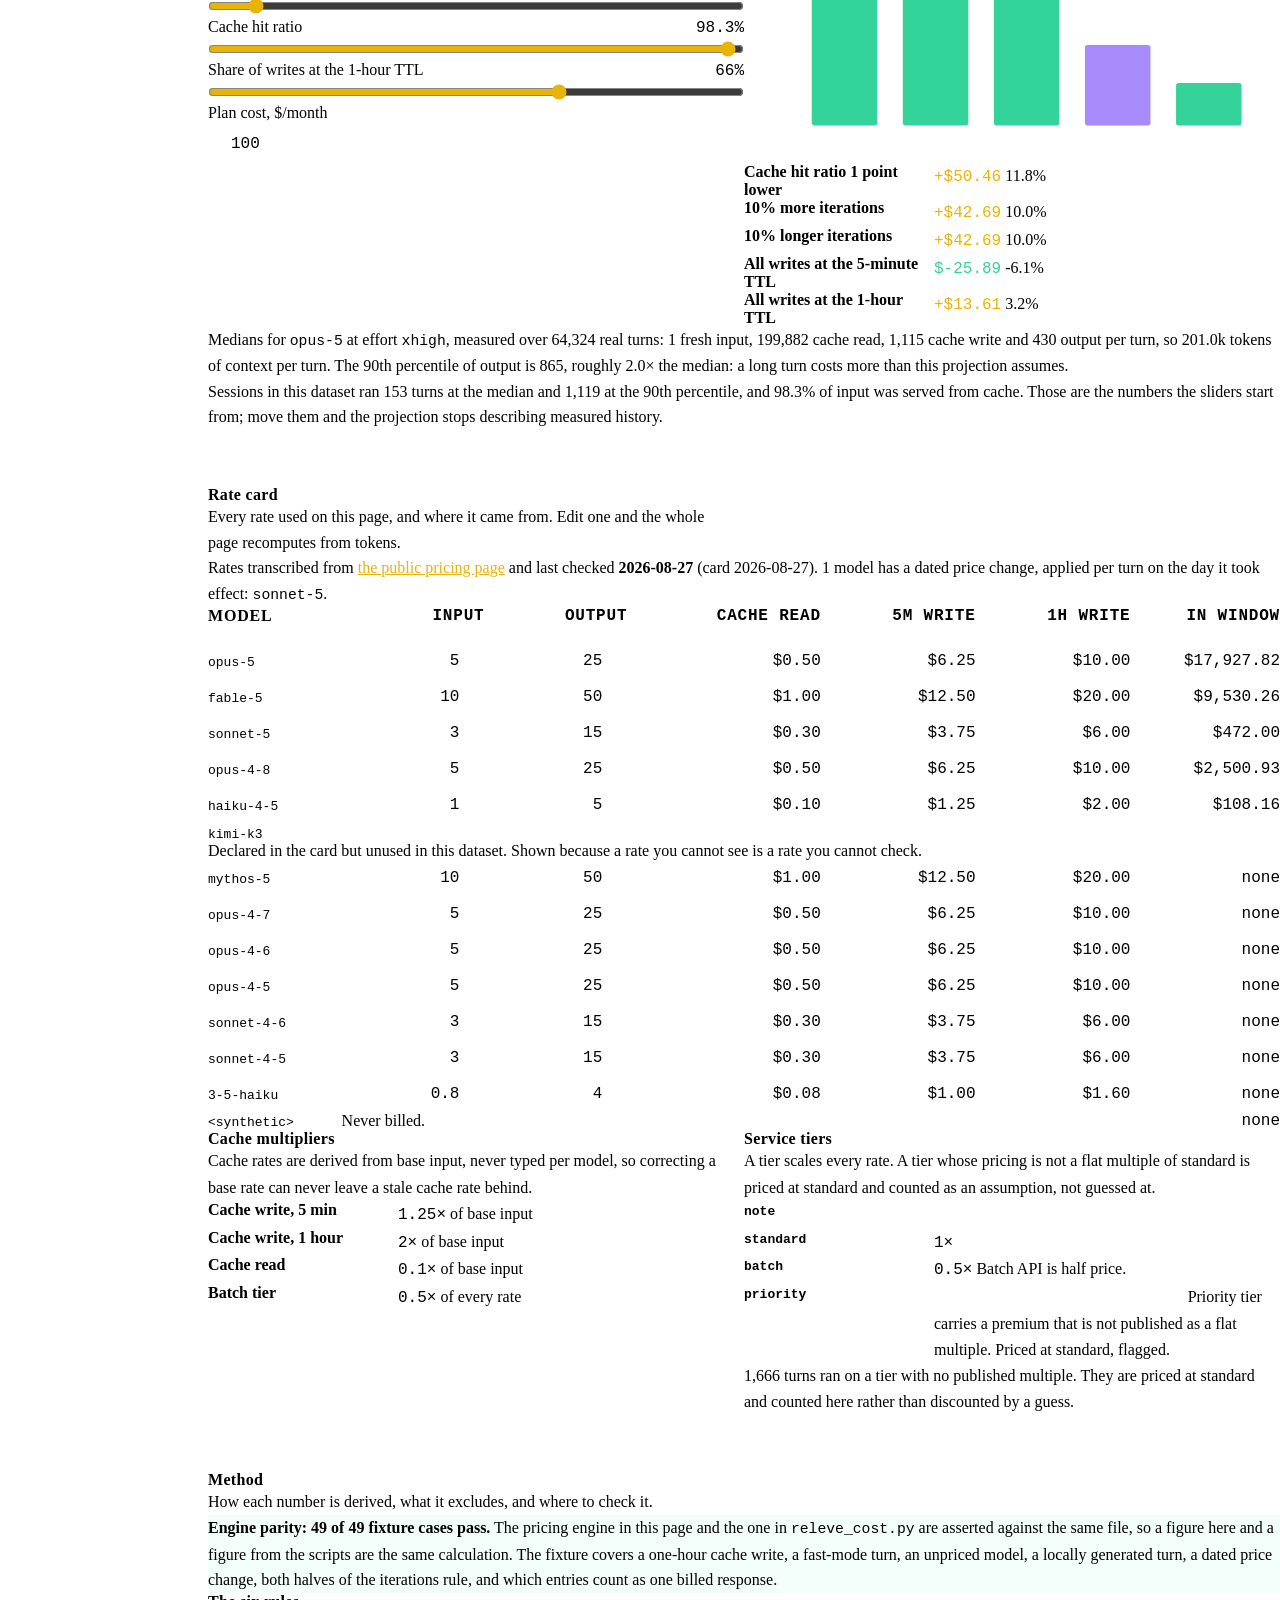
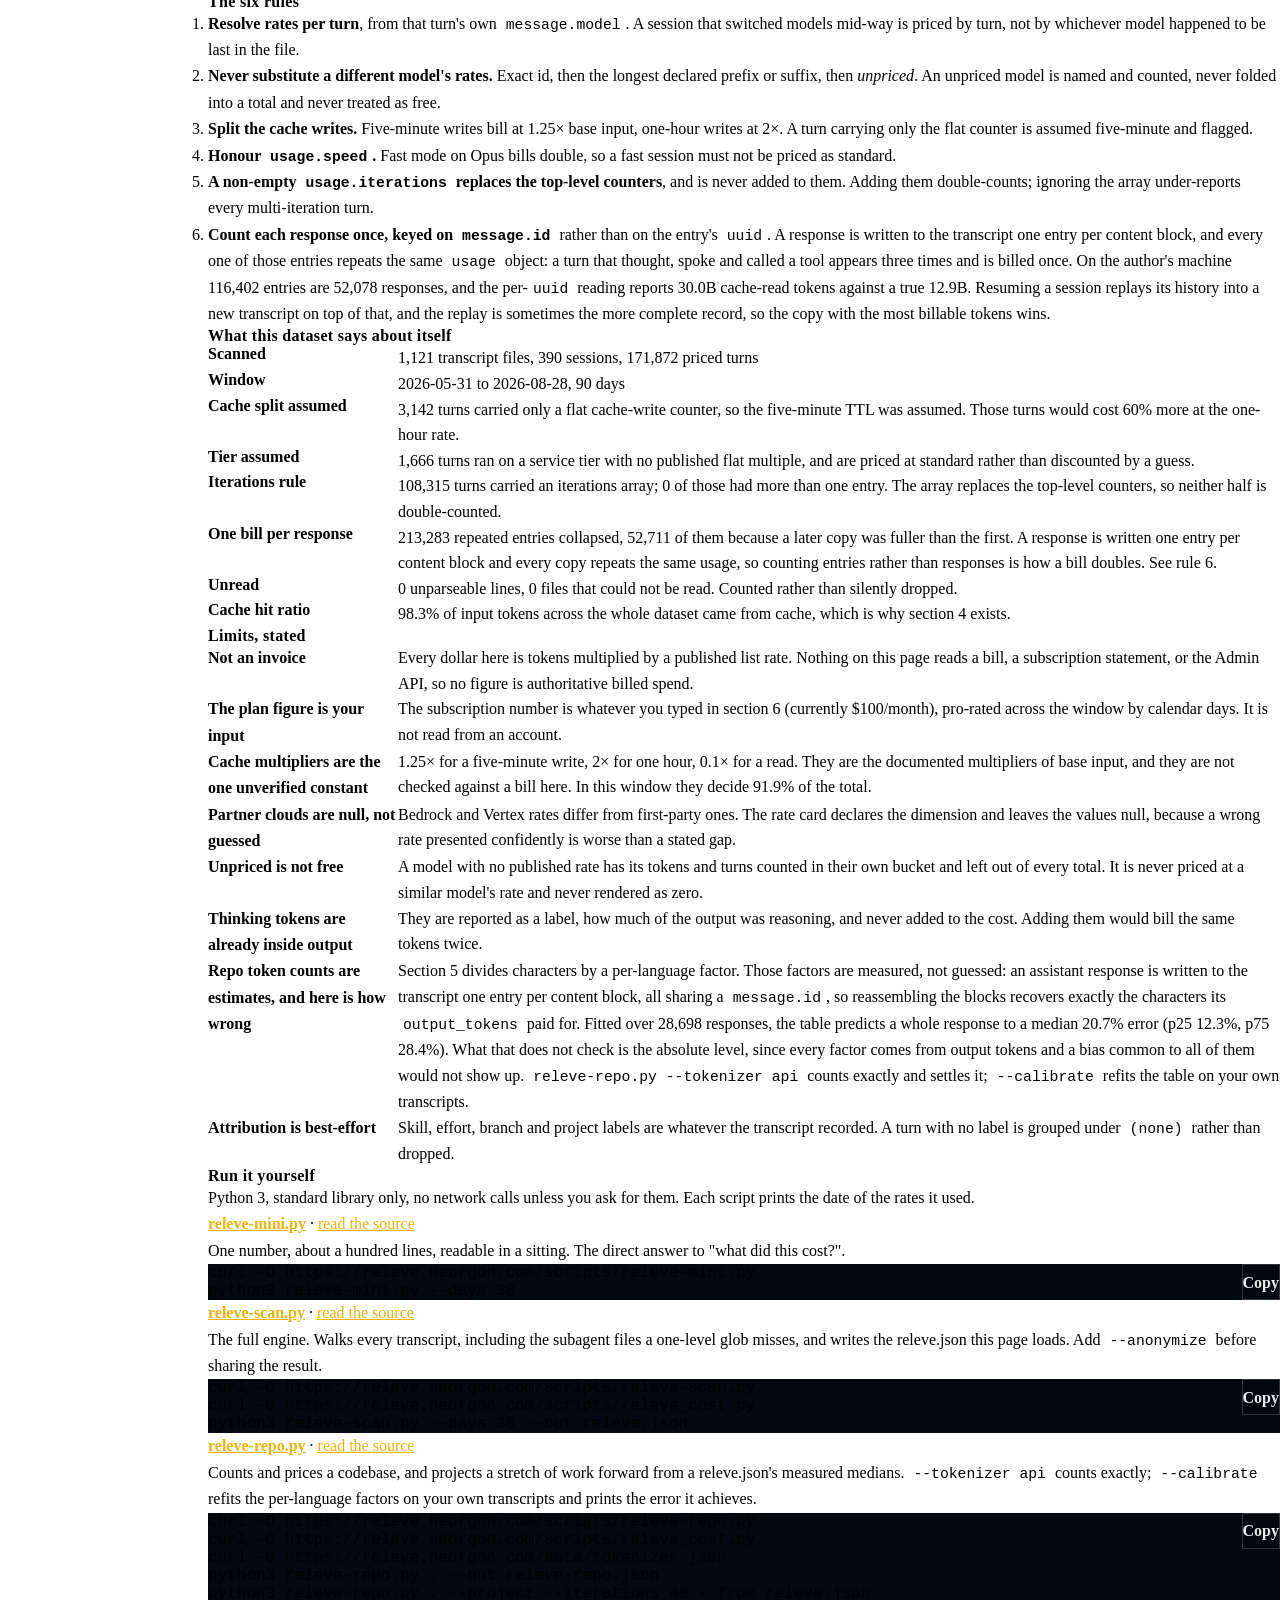
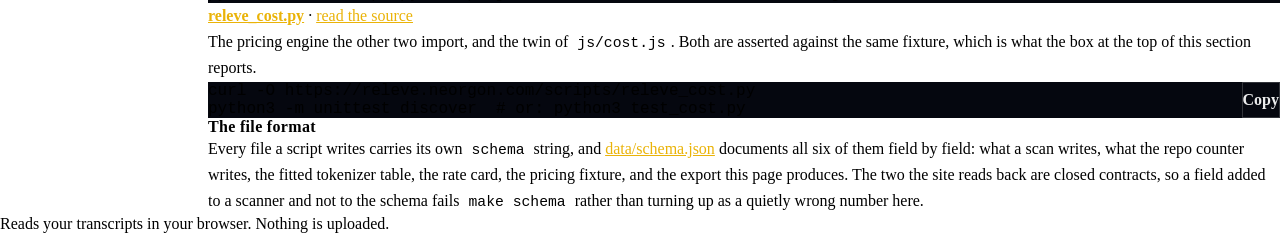
==== commit 2e3313b5: "chore(ui): re-stamp the hub home-control icon, and take the header kit's mark-colour fix The stamped" ====
--- a/index.html
+++ b/index.html
@@ -87,14 +87,13 @@
       </div>
 
       <a class="header-home" href="https://neorgon.com/" title="neorgon.com" aria-label="Neorgon home">
-        <svg class="nh-hub-icon" viewBox="0 0 24 24" fill="none" stroke="currentColor" stroke-width="1.5" stroke-linecap="round" stroke-linejoin="round" xmlns="http://www.w3.org/2000/svg" aria-hidden="true">
-          <circle cx="12" cy="12" r="4.4"/>
-          <ellipse cx="12" cy="12" rx="8.4" ry="3" transform="rotate(-18 12 12)"/>
+        <svg class="nh-hub-icon" viewBox="0 0 24 24" fill="none" xmlns="http://www.w3.org/2000/svg" aria-hidden="true">
+          <path d="M12 4.4 18.58 8.2 18.58 15.8 12 19.6 5.42 15.8 5.42 8.2Z" fill="currentColor" stroke="none"/>
           <g class="nh-orbit">
-            <path d="M17.5 4.2 14.2 2.7l.9 1.4-.6 1.1z" fill="currentColor" stroke="none"/>
-            <circle cx="12.6" cy="3" r=".7" fill="currentColor" stroke="none" opacity=".55"/>
-            <circle cx="11.1" cy="3.3" r=".55" fill="currentColor" stroke="none" opacity=".35"/>
-            <circle cx="9.8" cy="3.7" r=".4" fill="currentColor" stroke="none" opacity=".2"/>
+            <path d="M2.47 17.50 A11.0 11.0 0 0 1 14.85 1.37" fill="none" stroke="currentColor" stroke-width="1.05" stroke-linecap="round"/>
+            <path d="M21.53 6.50 A11.0 11.0 0 0 1 9.15 22.63" fill="none" stroke="currentColor" stroke-width="1.05" stroke-linecap="round"/>
+            <circle cx="21.71" cy="6.84" r="1.25" fill="currentColor"/>
+            <circle cx="2.29" cy="17.16" r="1.25" fill="currentColor"/>
           </g>
         </svg>
       </a>
--- a/css/neorgon-header.css
+++ b/css/neorgon-header.css
@@ -0,0 +1,938 @@
+/* ══════════════════════════════════════════════════════════════
+   Neorgon Header Kit — header.css
+   Canonical source: packages/neorgon-ui/header/
+   Vendored per site as css/neorgon-header.css — do not edit copies.
+   Live CDN: https://cdn.neorgon.org/v1.0.0/header/header.css
+   ══════════════════════════════════════════════════════════════ */
+
+:root {
+  /* Geometry */
+  --header-h: 68px;
+  --header-h-app: 56px;
+  --header-control-h: 40px; /* every header control (buttons, ⋯, palette, home) shares this height */
+  /* Logo height. A token, not a literal, so a site can make the mark carry more
+     weight without forking the kit. Default 36px = the historical value, so
+     nothing changes for a site that never sets it. The bar is 68px with no
+     vertical padding, so ~52px is the practical ceiling before the mark starts
+     to look wedged against the edges. */
+  --header-logo-h: 36px;
+  --header-logo-h-mobile: 28px;
+
+  /* Palette — themes override these (see themes.css) */
+  --header-bg-start: #B015B0;
+  --header-bg-mid: #3D0080;
+  --header-bg-end: #040714;
+  /* Kept here for anything that references the composed gradient, but the
+     authoritative copy is re-declared on .header-bar below — see the note
+     there before changing either. */
+  --header-bg: linear-gradient(in oklch 135deg, var(--header-bg-start) 0%, var(--header-bg-mid) 50%, var(--header-bg-end) 100%);
+  --header-glass: rgba(0, 9, 18, .35);
+  --header-text: #f9f9f9;
+  --header-text-dim: rgba(255, 255, 255, .72);
+  --header-border: rgba(255, 255, 255, .07);
+  --header-border-strong: rgba(255, 255, 255, .22);
+  --header-accent: #e879f9;
+  --header-menu-bg: #10142a;
+  --header-menu-hover: rgba(255, 255, 255, .08);
+
+  /* Focus ring — near-white with a whisper of the brand hue so it never
+     reads as a stray browser default. 5.77:1 (bright end) to 17.98:1
+     (dark end) against the bar, 16.54:1 on the menu. Themes may override. */
+  --header-focus: oklch(0.97 0.02 320);
+  --header-focus-w: 2px;
+
+  /* Icon sizing. Two tokens: a filled glyph reads heavier than a stroked
+     one in the same box, so the solid home icon is set smaller to match
+     optically. */
+  --header-icon: 22px;        /* stroked glyphs (palette) */
+  --header-icon-solid: 20px;  /* filled glyphs (home) */
+
+  /* ease-out-quart: fast start, long settle, no overshoot. */
+  --header-ease: cubic-bezier(.22, 1, .36, 1);
+  --header-ease-in: cubic-bezier(.55, 0, 1, .45);
+}
+
+/* Colour judgements about the DEFAULT gradient specifically. Scoped to
+   html:not([data-theme]) because themes.css sets these per theme at the
+   same specificity as :root — a :root override here would silently
+   overwrite all five palettes. Every consumer below pairs them with a
+   var() fallback to the theme's own token. */
+html:not([data-theme]) {
+  /* --header-border-strong (.22) measures 1.91-1.95:1 on the bar, below
+     the 3:1 WCAG 1.4.11 needs for a control boundary. .42 gives 3.73-4.02:1. */
+  --header-control-border: rgba(255, 255, 255, .42);
+
+  /* --header-bg-end (#040714) is identical to the standard page
+     background, so a flat hairline measures 1.14:1 on the right half.
+     The bar's luminance swings 43x left-to-right, so the edge ramps too. */
+  --header-edge-from: rgba(255, 255, 255, .10);
+  --header-edge-to: rgba(255, 255, 255, .34);
+
+  /* .72 measures 4.14:1 at the start of the subtitle span — below AA.
+     Split from the icon colour, which only needs 3:1 as non-text. */
+  --header-text-dim: rgba(255, 255, 255, .82);
+  --header-icon-color: rgba(255, 255, 255, .78);
+}
+
+/* ══════════════════════════════════════════════════════════════
+   SKINS — site-level identity, opt-in per site
+   ────────────────────────────────────────────────────────────
+   A skin replaces the default magenta gradient for ONE site whose
+   own palette clashes with it. Set it in the site's markup:
+
+     <header class="header-bar" data-header-mode="content"
+             data-header-skin="brass">
+
+   This is NOT the theme system. Precedence, by design:
+
+     visitor choice (?theme= / cookie)  >  season (CDN)  >  skin  >  kit default
+
+   A site that should sit out every season keeps its skin with
+   `<html lang="en" data-season="off">` — see season.css. That declines
+   the fleet's decoration only; a visitor's ?theme= still wins.
+
+   Named skins below are the reusable ones. For a one-off palette no
+   other site would share, use `data-header-skin="custom"` and declare
+   the tokens in the site's own CSS — contract at the end of this block.
+
+   Two cascade facts make that ordering work, and both are easy to
+   get wrong:
+
+   1. A declaration ON .header-bar beats a value INHERITED from
+      <html>, whatever the specificity. Visitor themes declare on
+      <html>, so every skin is scoped `html:not([data-theme])` —
+      the moment a visitor picks a theme, all skins stop matching.
+   2. Season rules in season.css carry a matching
+      `[data-header-skin]` selector one step more specific than the
+      skin rules below, so an armed season still flips skinned
+      sites. Do not raise the specificity here without raising it
+      there too, or skinned sites will silently sit out the season.
+
+   Each skin re-tunes the edge ramp and control border for its own
+   surface — those defaults are calibrated to the magenta gradient
+   and are wrong on a black bar.
+   ══════════════════════════════════════════════════════════════ */
+
+/* ink — near-black neutral. The default choice for a site whose
+   palette the magenta gradient fights. */
+html:not([data-theme]) .header-bar[data-header-skin="ink"] {
+  --header-bg-start: #14161c;
+  --header-bg-mid: #0b0d12;
+  --header-bg-end: #050609;
+  --header-glass: rgba(10, 12, 16, .55);
+  --header-accent: #cbd5e1;
+  --header-text: #f4f4f5;
+  --header-text-dim: rgba(255, 255, 255, .78);
+  --header-icon-color: rgba(255, 255, 255, .74);
+  --header-border: rgba(255, 255, 255, .09);
+  --header-border-strong: rgba(255, 255, 255, .24);
+  --header-control-border: rgba(255, 255, 255, .44);
+  --header-menu-bg: #14161c;
+  --header-menu-hover: rgba(255, 255, 255, .09);
+  /* A near-black bar sits close to the page in luminance at BOTH ends,
+     so the edge has to be brighter than the gradient's ramp. */
+  --header-edge-from: rgba(255, 255, 255, .26);
+  --header-edge-to: rgba(255, 255, 255, .26);
+}
+
+/* carbon — flat true black, no gradient. The most restrained option;
+   the hairline does all the separating. */
+html:not([data-theme]) .header-bar[data-header-skin="carbon"] {
+  --header-bg-start: #08080a;
+  --header-bg-mid: #08080a;
+  --header-bg-end: #08080a;
+  --header-glass: rgba(0, 0, 0, .6);
+  --header-accent: #e5e5e5;
+  --header-text: #fafafa;
+  --header-text-dim: rgba(255, 255, 255, .76);
+  --header-icon-color: rgba(255, 255, 255, .72);
+  --header-border: rgba(255, 255, 255, .12);
+  --header-border-strong: rgba(255, 255, 255, .26);
+  --header-control-border: rgba(255, 255, 255, .46);
+  --header-menu-bg: #101012;
+  --header-menu-hover: rgba(255, 255, 255, .1);
+  --header-edge-from: rgba(255, 255, 255, .3);
+  --header-edge-to: rgba(255, 255, 255, .3);
+}
+
+/* brass — warm dark, tuned to incident-runbook's #b8935f / #d8b280
+   accents and its #040714 page background. */
+html:not([data-theme]) .header-bar[data-header-skin="brass"] {
+  --header-bg-start: #2a2114;
+  --header-bg-mid: #16120c;
+  --header-bg-end: #040714;
+  --header-glass: rgba(22, 18, 12, .5);
+  --header-accent: #d8b280;
+  --header-text: #f7f3ea;
+  --header-text-dim: rgba(247, 243, 234, .8);
+  --header-icon-color: rgba(216, 178, 128, .86);
+  --header-border: rgba(216, 178, 128, .2);
+  --header-border-strong: rgba(216, 178, 128, .38);
+  --header-control-border: rgba(216, 178, 128, .55);
+  --header-menu-bg: #17130d;
+  --header-menu-hover: rgba(216, 178, 128, .14);
+  --header-edge-from: rgba(216, 178, 128, .22);
+  --header-edge-to: rgba(216, 178, 128, .34);
+}
+
+/* slate — cool blue-grey. Neutral without going fully black. */
+html:not([data-theme]) .header-bar[data-header-skin="slate"] {
+  --header-bg-start: #33415a;
+  --header-bg-mid: #1e293b;
+  --header-bg-end: #0b1120;
+  --header-glass: rgba(15, 23, 42, .5);
+  --header-accent: #7dd3fc;
+  --header-text: #f1f5f9;
+  --header-text-dim: rgba(241, 245, 249, .8);
+  --header-icon-color: rgba(226, 232, 240, .78);
+  --header-border: rgba(148, 163, 184, .2);
+  --header-border-strong: rgba(148, 163, 184, .36);
+  --header-control-border: rgba(203, 213, 225, .5);
+  --header-menu-bg: #16202f;
+  --header-menu-hover: rgba(148, 163, 184, .16);
+  --header-edge-from: rgba(148, 163, 184, .18);
+  --header-edge-to: rgba(148, 163, 184, .34);
+}
+
+/* aurora — deep teal into cyan. For data/monitoring surfaces. */
+html:not([data-theme]) .header-bar[data-header-skin="aurora"] {
+  --header-bg-start: #0e7490;
+  --header-bg-mid: #0a3d4d;
+  --header-bg-end: #040714;
+  --header-glass: rgba(8, 51, 68, .5);
+  --header-accent: #67e8f9;
+  --header-text: #ecfeff;
+  --header-text-dim: rgba(236, 254, 255, .82);
+  --header-icon-color: rgba(165, 243, 252, .82);
+  --header-border: rgba(103, 232, 249, .2);
+  --header-border-strong: rgba(103, 232, 249, .36);
+  --header-control-border: rgba(165, 243, 252, .5);
+  --header-menu-bg: #07222c;
+  --header-menu-hover: rgba(103, 232, 249, .14);
+  --header-edge-from: rgba(103, 232, 249, .2);
+  --header-edge-to: rgba(103, 232, 249, .32);
+}
+
+/* ember — warm amber into rust. For alert/ops surfaces that want
+   warmth without reading as the danger theme. */
+html:not([data-theme]) .header-bar[data-header-skin="ember"] {
+  --header-bg-start: #9a3412;
+  --header-bg-mid: #4a1608;
+  --header-bg-end: #040714;
+  --header-glass: rgba(74, 22, 8, .5);
+  --header-accent: #fbbf24;
+  --header-text: #fff7ed;
+  --header-text-dim: rgba(255, 247, 237, .82);
+  --header-icon-color: rgba(253, 230, 138, .84);
+  --header-border: rgba(251, 191, 36, .2);
+  --header-border-strong: rgba(251, 191, 36, .36);
+  --header-control-border: rgba(253, 230, 138, .5);
+  --header-menu-bg: #23120a;
+  --header-menu-hover: rgba(251, 191, 36, .14);
+  --header-edge-from: rgba(251, 191, 36, .2);
+  --header-edge-to: rgba(251, 191, 36, .32);
+}
+
+/* jade — clinical emerald. Tuned to headpain-site's #059669 / #10b981
+   accents on its #040714 page. For calm medical/health surfaces where
+   both the magenta default and ember's warning-warmth read wrong. */
+html:not([data-theme]) .header-bar[data-header-skin="jade"] {
+  --header-bg-start: #065f46;
+  --header-bg-mid: #043b2c;
+  --header-bg-end: #040714;
+  --header-glass: rgba(4, 59, 44, .5);
+  --header-accent: #6ee7b7;
+  --header-text: #ecfdf5;
+  --header-text-dim: rgba(236, 253, 245, .82);
+  --header-icon-color: rgba(167, 243, 208, .84);
+  --header-border: rgba(110, 231, 183, .2);
+  --header-border-strong: rgba(110, 231, 183, .36);
+  --header-control-border: rgba(167, 243, 208, .5);
+  --header-menu-bg: #08251c;
+  --header-menu-hover: rgba(110, 231, 183, .14);
+  --header-edge-from: rgba(110, 231, 183, .2);
+  --header-edge-to: rgba(110, 231, 183, .32);
+}
+
+/* ── custom — a site-authored skin ────────────────────────────────
+   For a one-off palette that no named skin fits and that no other
+   site would reuse. The kit deliberately ships NO tokens for this
+   value: the site supplies them, and the kit stays out of the way.
+
+     <header class="header-bar" data-header-skin="custom">
+
+   In the site's own css/style.css, copy this selector EXACTLY — the
+   scoping and the specificity are the whole contract:
+
+     html:not([data-theme]) .header-bar[data-header-skin="custom"] {
+       --header-bg-start: …;  --header-bg-mid: …;  --header-bg-end: …;
+       --header-accent: …;    --header-text: …;    --header-text-dim: …;
+       --header-icon-color: …; --header-border: …; --header-border-strong: …;
+       --header-control-border: …; --header-menu-bg: …; --header-menu-hover: …;
+       --header-edge-from: …; --header-edge-to: …;
+     }
+
+   Why that exact selector, and nothing shorter:
+     · `html:not([data-theme])` makes the skin collapse the instant a
+       visitor picks a theme. Drop it and the site ignores ?theme=.
+     · `[data-header-skin="custom"]` puts it at (0,3,1) — above the
+       kit default, below an armed season's (0,4,2) skin variant. A
+       bare `.header-bar { --header-bg-start: … }` is only (0,1,0)
+       and the kit's own defaults would beat it.
+   Set only the three gradient stops if that is all that clashes; the
+   bar re-composes --header-bg from them (see .header-bar below).
+   Only the three stops + accent are usually enough — but re-tune the
+   edge ramp too if the bar is much darker or lighter than the default
+   magenta, which those values are calibrated against. */
+
+/* ── Bar ─────────────────────────────────────────────────────── */
+.header-bar {
+  position: sticky;
+  top: 0;
+  z-index: var(--z-sticky-header, 200);
+  display: flex;
+  align-items: center;
+  gap: var(--space-3, 12px);
+  height: var(--header-h);
+  padding: 0 var(--space-6, 24px);
+  /* Re-composed HERE, not only at :root. A custom property's var()
+     references resolve on the element where that property is declared, so a
+     --header-bg built at :root bakes in :root's start/mid/end and ignores any
+     override made further down the tree. Declaring it on .header-bar means
+     skins (and any site override on the bar) only need to set the three
+     stops. Themes still work: they set the stops on <html>, which inherits
+     down to here before this resolves. */
+  --header-bg: linear-gradient(in oklch 135deg, var(--header-bg-start) 0%, var(--header-bg-mid) 50%, var(--header-bg-end) 100%);
+  background: var(--header-bg);
+  border-bottom: 1px solid var(--header-border);
+  color: var(--header-text);
+  --header-h-cur: var(--header-h);
+}
+
+/* Bottom edge as a ramp, not a flat hairline (see --header-edge-*).
+   Degrades to the theme's flat --header-border where unsupported or
+   where a theme defines no ramp of its own. */
+html:not([data-theme]) .header-bar {
+  border-image: linear-gradient(
+    to right,
+    var(--header-edge-from, rgba(255, 255, 255, .10)),
+    var(--header-edge-to, rgba(255, 255, 255, .34))
+  ) 1;
+}
+/* Hub is a floating glass plate, not a band welded to the page — the
+   ramp would read as a seam. */
+html:not([data-theme]) .header-bar[data-header-mode="hub"] {
+  border-image: none;
+  border-bottom-color: var(--header-border);
+}
+
+/* Mode: hub — transparent cozy glass, no gradient */
+.header-bar[data-header-mode="hub"] {
+  background: var(--header-glass);
+  backdrop-filter: blur(12px);
+  -webkit-backdrop-filter: blur(12px);
+}
+
+/* Mode: app — slim, auto-hides on scroll down (JS toggles .header-hidden) */
+.header-bar[data-header-mode="app"] {
+  height: var(--header-h-app);
+  --header-h-cur: var(--header-h-app);
+}
+
+/* Auto-hide. `app` mode has it by definition; every other mode opts in with
+   data-header-autohide="on" and keeps its own height and background. */
+.header-bar[data-header-mode="app"],
+.header-bar[data-header-autohide="on"] {
+  transition: transform .26s var(--header-ease, ease);
+}
+/* Leaving accelerates away; returning decelerates in. Same budget. */
+.header-bar[data-header-mode="app"].header-hidden,
+.header-bar[data-header-autohide="on"].header-hidden {
+  transform: translateY(-100%);
+  transition-duration: .2s;
+  transition-timing-function: var(--header-ease-in, ease);
+}
+/* Keyboard focus entering a hidden bar reveals it: focus must never sit
+   on an off-screen control (WCAG 2.4.7, and 2.2's 2.4.11). header.js
+   drops the class on focusin so the next scroll decision agrees with
+   what is painted; this rule covers the frame in between. */
+.header-bar.header-hidden:focus-within { transform: none; }
+
+/* ── Logo block ──────────────────────────────────────────────── */
+.header-logo {
+  display: flex;
+  align-items: center;
+  gap: 10px;
+  flex-shrink: 0;
+  min-width: 0;
+}
+.header-logo-img {
+  height: var(--header-logo-h, 36px);
+  width: auto;
+  flex-shrink: 0;
+  display: block;
+  transition: transform .28s var(--header-ease, ease);
+}
+/* The raster fallback still needs forcing white; the injected vector must not
+   be filtered, because it already inherits the header's own text colour and
+   inverting it would undo exactly the thing it was swapped in to fix. */
+img.header-logo-img { filter: brightness(0) invert(1); }
+svg.header-logo-mark { color: var(--header-text); fill: currentColor; width: auto; }
+/* A site that ships its own mark gets it as a mask over currentColor, so the
+   glyph follows the header's text colour exactly as the inline svg does. An
+   <img> could not: it paints its own pixels and ignores the cascade. */
+.header-logo-own {
+  /* Width tracks height rather than restating the token: .header-logo-img
+     already sets height, and it drops to --header-logo-h-mobile under 700px.
+     Pinning width to the desktop value gave a 36x28 box on a phone. */
+  aspect-ratio: 1;
+  width: auto;
+  /* Declared, not inherited. `background: currentColor` resolves against
+     whatever the ancestor set, and the logo is always inside an <a>: on a site
+     whose logo anchor carries no class, that ancestor is an unstyled link and
+     currentColor is the UA's #0000EE. The mark then paints link-blue, silently,
+     because nothing in the page is wrong enough to throw. Every fleet site
+     happens to wrap the logo in .header-title-link (which the kit gives
+     color: inherit), so this only surfaced when ops-console adopted the kit
+     with a bare <a>. Stating the colour here makes the mask independent of the
+     markup around it, which is the contract the rest of the kit already keeps. */
+  color: var(--header-text);
+  background: currentColor;
+  /* The image itself is set inline by header.js, derived from the manifest
+     link, because a fleet site is served at its domain root and a kit showcase
+     is not. Only the parts that do not vary live here. */
+  -webkit-mask-position: center; mask-position: center;
+  -webkit-mask-size: contain;    mask-size: contain;
+  -webkit-mask-repeat: no-repeat; mask-repeat: no-repeat;
+}
+.header-logo-img:hover,
+.header-title-link:hover .header-logo-img { transform: scale(1.06) rotate(-4deg); }
+
+/* min-height also fixes a target-size failure: at <=700px the subtitle is
+   hidden and this link collapses to 22px, under the 24px WCAG 2.5.8
+   minimum. The parent centres it, so it grows symmetrically — no shift. */
+.header-title-link {
+  text-decoration: none;
+  color: inherit;
+  min-width: 0;
+  display: flex;
+  flex-direction: column;
+  justify-content: center;
+  min-height: var(--header-control-h);
+}
+/* Current contract: mark + name are ONE anchor to the site's own home
+   (the img rides inside .header-title-link with alt=""), so the link's
+   accessible name is the title text and the logo stops being a second,
+   differently-behaved link. Scoped with :has() so the retired two-anchor
+   markup keeps rendering unchanged wherever it still exists. */
+.header-title-link:has(> .header-logo-img, > picture) {
+  flex-direction: row;
+  align-items: center;
+  gap: 10px;
+}
+.header-title-wrap {
+  display: flex;
+  flex-direction: column;
+  justify-content: center;
+  min-width: 0;
+}
+/* The one visible cue that the name is a control: the title warms to the
+   accent on hover. Kept subtle; the cursor and the logo tilt do the rest. */
+.header-logo h1 { transition: color .2s var(--header-ease, ease); }
+.header-title-link:hover h1 { color: var(--header-accent); }
+/* rem, not em: a shared component must not rescale because a site set its
+   own body font-size. 1.2rem == 19.2px == today's rendered size.
+
+   `margin: 0` for the same reason, and it is load-bearing: the UA gives h1
+   `.67em 0`, which at this size is 12.86px above and below. The kit never
+   reset it, so the title block came out 67px inside app mode's fixed 56px
+   bar — the title rode high and the subtitle hung out of the header into the
+   page. It looked fine on most sites only because they link the CDN
+   `styles/base.css`, whose `*` reset zeroed it for us; the sites that don't
+   (headpain, autopilot, references-api in app mode) showed the real geometry. */
+.header-logo h1 {
+  margin: 0;
+  font-size: 1.2rem;
+  font-weight: 600;
+  line-height: 1.2;
+  letter-spacing: .015em;
+  color: var(--header-text);
+  white-space: nowrap;
+}
+/* All four sides declared, so a site that authors the subtitle as a <p>
+   rather than a <div> does not reintroduce the same UA margin. */
+.header-subtitle {
+  font-size: .8125rem;
+  line-height: 1.25;
+  color: var(--header-text-dim);
+  font-weight: 500;
+  margin: 2px 0 0;
+  letter-spacing: .005em;
+  white-space: nowrap;
+}
+
+/* Epigraph: the animating half of a bilingual subtitle. The glyph churn is
+   decoration, so it is aria-hidden and .neo-epi-sr carries the real sentence
+   for assistive tech. Both live inside .header-subtitle, which keeps the
+   existing nowrap and mobile-hide behaviour unchanged. */
+.neo-epi { font-variant-ligatures: none; }
+.neo-epi-sr {
+  position: absolute;
+  width: 1px; height: 1px;
+  margin: -1px; padding: 0; border: 0;
+  overflow: hidden;
+  clip-path: inset(50%);
+  white-space: nowrap;
+}
+
+/* ── Right cluster: actions + theme toggle + home ────────────── */
+.header-right {
+  margin-left: auto;
+  display: flex;
+  align-items: center;
+  gap: var(--space-2, 8px);
+  min-width: 0;
+}
+
+.header-actions {
+  display: flex;
+  align-items: center;
+  gap: var(--space-2, 8px);
+  position: relative; /* overflow .header-menu anchors here */
+  min-width: 0;
+}
+.header-actions .btn,
+.header-actions .nav-link {
+  white-space: nowrap;
+  flex-shrink: 0;
+}
+/* Uniform control row: direct action children match the icon buttons'
+   height so Share / ⋯ / palette / home read as one correlative strip.
+   (Direct-child only — items moved into the ⋯ menu keep menu styling.) */
+.header-actions > .btn,
+.header-actions > .nav-link,
+.header-actions > button,
+.header-actions > a {
+  height: var(--header-control-h);
+  min-height: 0; /* neutralize site-level control minimums (e.g. --control-height) */
+  box-sizing: border-box;
+  display: inline-flex;
+  align-items: center;
+}
+
+/* Same guarantee one level down, for the kit's own grouping idiom.
+   header.js already knows .header-btn-group as a unit that travels into the ⋯
+   menu whole; the geometry rule above did not, so a grouped button kept its
+   own height and the row went ragged — pathfinder shipped 37px Fit/Clear
+   buttons flanked by 40px icon controls. Scoped to a group still sitting in
+   the bar: once the ⋯ menu adopts it the selector stops matching and menu
+   styling takes over, which is the same boundary the direct-child rule draws.
+   Deliberately NOT `> div > *` — battlecard's .bc-menu-wrap holds dropdown
+   items that are not bar controls and must not be stretched to 40px. */
+.header-actions > .header-btn-group > .btn,
+.header-actions > .header-btn-group > .nav-link,
+.header-actions > .header-btn-group > button,
+.header-actions > .header-btn-group > a {
+  height: var(--header-control-h);
+  min-height: 0;
+  box-sizing: border-box;
+  display: inline-flex;
+  align-items: center;
+}
+
+/* Appearance fallback for action buttons.
+   The kit enforces geometry on .header-actions children but never styled
+   them, so a site that uses the canonical .btn / .nav-link classes without
+   defining them renders a raw browser button inside the header
+   (incident-runbook hit exactly this). Wrapped in :where() so the whole
+   rule has ZERO specificity — every site's own .btn/.nav-link styling
+   still wins, and this only shows through where nothing else applies. */
+:where(.header-actions) > :where(.btn, .nav-link, button, a) {
+  padding: 0 12px;
+  border: 1px solid var(--header-border-strong);
+  border-radius: 6px;
+  background: transparent;
+  color: var(--header-text);
+  font: inherit;
+  font-size: .875rem;
+  font-weight: 500;
+  line-height: 1;
+  text-decoration: none;
+  cursor: pointer;
+  transition: background .2s var(--header-ease, ease),
+              border-color .2s var(--header-ease, ease);
+}
+:where(.header-actions) > :where(.btn, .nav-link, button, a):hover {
+  background: var(--header-menu-hover);
+  border-color: var(--header-control-border, var(--header-border-strong));
+}
+
+/* An icon-only control has no label to pad around, and the fallback above
+   assumes there is one. Its 12px side padding lands inside a border-box
+   control the site already sized square, leaving 40 - 24 - 2 = 14px of
+   content — and an SVG is a flex item that will shrink into it. neorgon-site's
+   GitHub mark rendered 14x26 and hiring-pack's 10x24 before this rule.
+
+   Specificity note, because it is not what the :where() wrapper suggests:
+   :has() is NOT zero-specificity — it takes the specificity of its most
+   specific argument, so `svg:only-child` puts this selector at (0,1,1), the
+   same weight as the `.header-actions > a` geometry rule above and ABOVE a
+   site's single-class `.header-link { width: 36px }`. That is deliberate and
+   matches the contract: the uniform control row is kit-owned, and a site that
+   truly needs different geometry sets --header-control-h rather than
+   restyling the control. hiring-pack declared 36px and now renders 40px. */
+:where(.header-actions) > :where(.btn, .nav-link, button, a):has(> svg:only-child) {
+  padding: 0;
+  width: var(--header-control-h);
+  justify-content: center;
+}
+
+/* …and the fallback's border does not belong on one either. .header-home is
+   an unboxed glyph, so a site that styles neither ends up with a boxed icon
+   sitting next to an unboxed one in the same row (hiring-pack shipped exactly
+   that pair). Geometry above is kit-owned at (0,1,1); appearance is not — the
+   extra :where() flattens this to zero specificity, so pathfinder and
+   cartograph, whose icon buttons are deliberately boxed to match the text
+   buttons beside them, keep their border on a single class. */
+:where(.header-actions > :where(.btn, .nav-link, button, a):has(> svg:only-child)),
+:where(.header-actions > :where(.btn, .nav-link, button, a):has(> svg:only-child)):hover {
+  border-color: transparent;
+}
+
+/* Belt and braces for the same failure: whatever padding a site declares, an
+   icon inside a header control is never the thing that gives way. Carries real
+   specificity on purpose — a squeezed icon is always a bug, never a choice. */
+.header-actions > .btn > svg,
+.header-actions > .nav-link > svg,
+.header-actions > button > svg,
+.header-actions > a > svg {
+  flex: none;
+}
+
+/* ── Theme toggle ────────────────────────────────────────────── */
+.header-theme { position: relative; display: flex; }
+.header-theme-toggle {
+  display: inline-flex;
+  align-items: center;
+  justify-content: center;
+  width: var(--header-control-h);
+  height: var(--header-control-h);
+  padding: 0;
+  border: 1px solid var(--header-control-border, var(--header-border-strong));
+  border-radius: 6px;
+  background: transparent;
+  color: var(--header-icon-color, var(--header-text-dim));
+  cursor: pointer;
+  transition: color .2s, border-color .2s, background .2s;
+}
+.header-theme-toggle:hover,
+.header-theme-toggle[aria-expanded="true"] {
+  color: var(--header-text);
+  border-color: var(--header-border-strong);
+  background: var(--header-menu-hover);
+}
+.header-theme-toggle svg {
+  width: var(--header-icon, 22px);
+  height: var(--header-icon, 22px);
+  display: block;
+}
+[data-theme]:not([data-theme=""]) .header-theme-toggle { color: var(--header-accent); }
+
+/* ── Home icon ───────────────────────────────────────────────── */
+.header-home {
+  display: flex;
+  align-items: center;
+  justify-content: center;
+  width: var(--header-control-h);
+  height: var(--header-control-h);
+  box-sizing: border-box;
+  padding: 0;
+  border-radius: 6px;
+  /* Full strength, not --header-icon-color. The dim was meant as hierarchy and
+     did not read as one: .header-source carries no colour rule at all, so it
+     inherits the header's own #f9f9f9, and the home control sitting beside it
+     at 78% looked like a misconfiguration rather than a decision. The other
+     user of that token is the bordered theme toggle, which has a border to
+     carry its own weight; this one does not. */
+  color: var(--header-text);
+  text-decoration: none;
+  flex-shrink: 0;
+  transition: color .18s var(--header-ease, ease),
+              background .18s var(--header-ease, ease);
+}
+/* --header-accent is the pink on the default palette and the skin's own accent
+   everywhere else, so the highlight stays on-brand without hardcoding magenta
+   into a control that ships to seven skins. */
+.header-home:hover,
+.header-home:focus-visible { color: var(--header-accent); background: var(--header-menu-hover); }
+.header-home svg {
+  width: var(--header-icon-solid, 20px);
+  height: var(--header-icon-solid, 20px);
+  display: block;
+}
+
+/* ── Hub glyph: the Energon mark at the centre of a galaxy ───────
+   .header-home is the one header link to neorgon.com, tooltip
+   "neorgon.com". The page stamps a placeholder SVG (markup contract
+   in the README) and upgradeHome() replaces it on init with the mark
+   at scale(0.72) inside a <g class="nh-orbit"> of two arcs and two
+   dots. Idle the whole thing is still; on hover or keyboard focus the
+   orbit group turns as one rigid body while the mark stays upright,
+   because a rotating letterform is unreadable.
+   Stroked glyph, so it sizes with --header-icon, not the solid token. */
+.header-home svg.nh-hub-icon {
+  /* Deliberately larger than --header-icon: the galaxy's arms occupy the outer
+     ring, so at 22px the MARK fell to 14px against 18px for the neighbouring
+     control. 26px puts it back at 18px, measured, while the arms still land
+     inside the 40px box. */
+  width: var(--header-hub-icon, 26px);
+  height: var(--header-hub-icon, 26px);
+}
+.header-home .nh-orbit {
+  transform-origin: 12px 12px; /* viewBox centre, for the legacy planet markup */
+}
+.header-home:hover .nh-orbit,
+.header-home:focus-visible .nh-orbit {
+  animation: nh-orbit-lap 1.4s linear infinite;
+}
+@keyframes nh-orbit-lap { to { transform: rotate(360deg); } }
+
+/* The galaxy turns as one rigid body on hover, so a plain rotate does it.
+   This replaced an offset-path satellite on an inclined ellipse: that needed a
+   front/back pair kept in sync and a semi-major axis capped so the dot did not
+   clip the viewBox, and none of it is needed once the arms sit outside the
+   mark instead of crossing it. */
+
+/* ── Overflow toggle (⋯) — injected by header.js ─────────────── */
+.header-overflow { position: relative; display: flex; }
+.header-overflow[hidden] { display: none; }
+.header-overflow-toggle {
+  display: inline-flex;
+  align-items: center;
+  justify-content: center;
+  min-width: var(--header-control-h);
+  height: var(--header-control-h);
+  box-sizing: border-box;
+  padding: 0 10px;
+  border: 1px solid var(--header-control-border, var(--header-border-strong));
+  border-radius: 6px;
+  background: transparent;
+  color: var(--header-text);
+  font-size: 1rem;
+  font-weight: 700;
+  letter-spacing: 1px;
+  cursor: pointer;
+  transition: background .2s;
+}
+.header-overflow-toggle:hover,
+.header-overflow-toggle[aria-expanded="true"] { background: var(--header-menu-hover); }
+
+/* Shared press feedback — these three controls are kit-owned, so the kit
+   owns their states (sites style their own .btn). */
+.header-overflow-toggle:active,
+.header-theme-toggle:active,
+.header-home:active {
+  background: var(--header-menu-hover);
+  transform: translateY(.5px);
+}
+
+/* ── Dropdown menu (overflow + theme + Export▾ groups) ─────────
+   Rules: parent gets position:relative; one open at a time; Esc /
+   outside click closes; arrow keys navigate (all handled by header.js) */
+.header-menu {
+  position: absolute;
+  /* Anchored to the BAR's bottom edge, not the button's. A 40px control
+     centred in a 68px bar put the old panel 10.5px inside the bar. */
+  top: calc(100% + (var(--header-h-cur, 68px) - var(--header-control-h)) / 2 + 8px);
+  right: 0;
+  min-width: 180px;
+  max-height: min(60vh, 320px);
+  overflow-y: auto;
+  margin: 0;
+  padding: 6px;
+  list-style: none;
+  background: var(--header-menu-bg);
+  border: 1px solid var(--header-border-strong);
+  border-radius: 12px;
+  /* Contact / mid / ambient + inner top highlight, so the panel lands
+     instead of floating. */
+  box-shadow:
+    0 1px 2px rgba(0, 0, 0, .45),
+    0 8px 16px -6px rgba(0, 0, 0, .5),
+    0 24px 48px -16px rgba(0, 0, 0, .65),
+    inset 0 1px 0 rgba(255, 255, 255, .06);
+  transform-origin: top right;
+  display: none;
+  z-index: 1;
+}
+.header-menu.open {
+  display: block;
+  animation: neo-menu-in .14s var(--header-ease, ease) both;
+}
+@keyframes neo-menu-in {
+  from { opacity: 0; transform: translateY(-6px) scale(.98); }
+  to   { opacity: 1; transform: none; }
+}
+
+.header-menu .btn,
+.header-menu .nav-link,
+.header-menu button,
+.header-menu a {
+  display: flex;
+  align-items: center;
+  /* text-align does nothing to a flex item; without this the site's own
+     .btn { justify-content: center } wins and every row centres itself. */
+  justify-content: flex-start;
+  gap: 10px;
+  width: 100%;
+  min-height: 44px;
+  padding: 0 12px;
+  border: none;
+  border-radius: 8px;
+  background: none;
+  color: var(--header-text);
+  font: inherit;
+  font-size: .875rem;
+  font-weight: 500;
+  text-align: left;
+  text-decoration: none;
+  white-space: nowrap;
+  cursor: pointer;
+}
+.header-menu .btn:hover,
+.header-menu .nav-link:hover,
+.header-menu button:hover,
+.header-menu a:hover {
+  background: var(--header-menu-hover);
+}
+
+/* ── Focus visibility ─────────────────────────────────────────
+   Every focusable header control gets a real ring. outline costs no
+   layout and creates no stacking context, so app-mode transform is
+   unaffected. Longhand lists (no :is()) for universal support. */
+.header-logo a:focus-visible,
+.header-title-link:focus-visible,
+.header-actions > a:focus-visible,
+.header-actions > button:focus-visible,
+.header-actions > .btn:focus-visible,
+.header-actions > .nav-link:focus-visible,
+.header-overflow-toggle:focus-visible,
+.header-theme-toggle:focus-visible,
+.header-home:focus-visible {
+  outline: var(--header-focus-w) solid var(--header-focus);
+  outline-offset: 2px;
+}
+/* Drawn inside the item so it never collides with the menu's padding or
+   scroll edge. Covers menuitemradio/checkbox, which the old rule missed. */
+.header-menu .btn:focus-visible,
+.header-menu .nav-link:focus-visible,
+.header-menu button:focus-visible,
+.header-menu a:focus-visible,
+.header-menu [role="menuitem"]:focus-visible,
+.header-menu [role="menuitemradio"]:focus-visible,
+.header-menu [role="menuitemcheckbox"]:focus-visible {
+  outline: var(--header-focus-w) solid var(--header-focus);
+  outline-offset: -2px;
+  background: var(--header-menu-hover);
+}
+.header-menu .badge,
+.header-menu [data-badge] { margin-left: auto; }
+
+/* Grouped controls (.header-btn-group divs / navs) moved into the ⋯ menu
+   render as stacked rows; group chrome (borders, padding, flex) is stripped. */
+.header-menu > div,
+.header-menu > nav {
+  display: block;
+  border: none;
+  margin: 0;
+  padding: 0;
+}
+.header-menu > div + div,
+.header-menu > nav + nav {
+  border-top: 1px solid var(--header-border);
+  margin-top: 4px;
+  padding-top: 4px;
+}
+.header-menu > div button,
+.header-menu > div a,
+.header-menu > nav button,
+.header-menu > nav a {
+  width: 100%;
+  margin: 0;
+}
+
+/* Theme menu specifics */
+.header-theme-menu .theme-swatch {
+  width: 14px;
+  height: 14px;
+  border-radius: 50%;
+  flex-shrink: 0;
+  border: 1px solid rgba(255, 255, 255, .25);
+}
+.header-theme-menu [aria-checked="true"]::after {
+  content: "✓";
+  margin-left: auto;
+  color: var(--header-accent);
+}
+
+/* ── Mobile (≤700px): shrink, hide subtitle, JS moves non-kept
+   action buttons into the ⋯ overflow menu ────────────────────── */
+@media (max-width: 700px) {
+  :root {
+    --header-control-h: 36px;
+    --header-icon: 20px;
+    --header-icon-solid: 18px;
+  }
+  .header-bar { padding: 0 var(--space-4, 16px); gap: var(--space-2, 8px); }
+  .header-subtitle { display: none; }
+  .header-logo h1 { font-size: 1rem; }
+  .header-logo-img { height: var(--header-logo-h-mobile, 28px); }
+  .header-right { gap: 6px; }
+  /* A 180px panel pinned to the right of a 375px viewport wastes width. */
+  .header-menu {
+    min-width: min(260px, calc(100vw - 32px));
+    max-width: calc(100vw - 32px);
+  }
+}
+
+/* ── Reduced motion ──────────────────────────────────────────── */
+@media (prefers-reduced-motion: reduce) {
+  .header-bar[data-header-mode="app"],
+  .header-bar[data-header-mode="app"].header-hidden,
+  .header-bar[data-header-autohide="on"],
+  .header-bar[data-header-autohide="on"].header-hidden { transition: none; }
+  .header-logo-img { transition: none; }
+  .header-logo-img:hover,
+  .header-title-link:hover .header-logo-img { transform: none; }
+  .header-home:hover .nh-orbit,
+  .header-home:focus-visible .nh-orbit { animation: none; }
+  .header-menu.open { animation: none; }
+  .header-overflow-toggle:active,
+  .header-theme-toggle:active,
+  .header-home:active { transform: none; }
+}
+
+/* ── Forced colors (Windows High Contrast) ────────────────────
+   The bar's hierarchy is carried entirely by translucent whites, which
+   all collapse to one system colour. Give the structural edges system
+   tokens so the header doesn't become one undifferentiated block. */
+@media (forced-colors: active) {
+  .header-bar {
+    border-image: none;
+    border-bottom: 1px solid CanvasText;
+  }
+  .header-overflow-toggle,
+  .header-theme-toggle { border-color: ButtonBorder; }
+  .header-menu { border: 1px solid CanvasText; }
+  .header-logo a:focus-visible,
+  .header-title-link:focus-visible,
+  .header-actions > a:focus-visible,
+  .header-actions > button:focus-visible,
+  .header-actions > .btn:focus-visible,
+  .header-actions > .nav-link:focus-visible,
+  .header-overflow-toggle:focus-visible,
+  .header-theme-toggle:focus-visible,
+  .header-home:focus-visible,
+  .header-menu button:focus-visible,
+  .header-menu a:focus-visible { outline-color: Highlight; }
+}
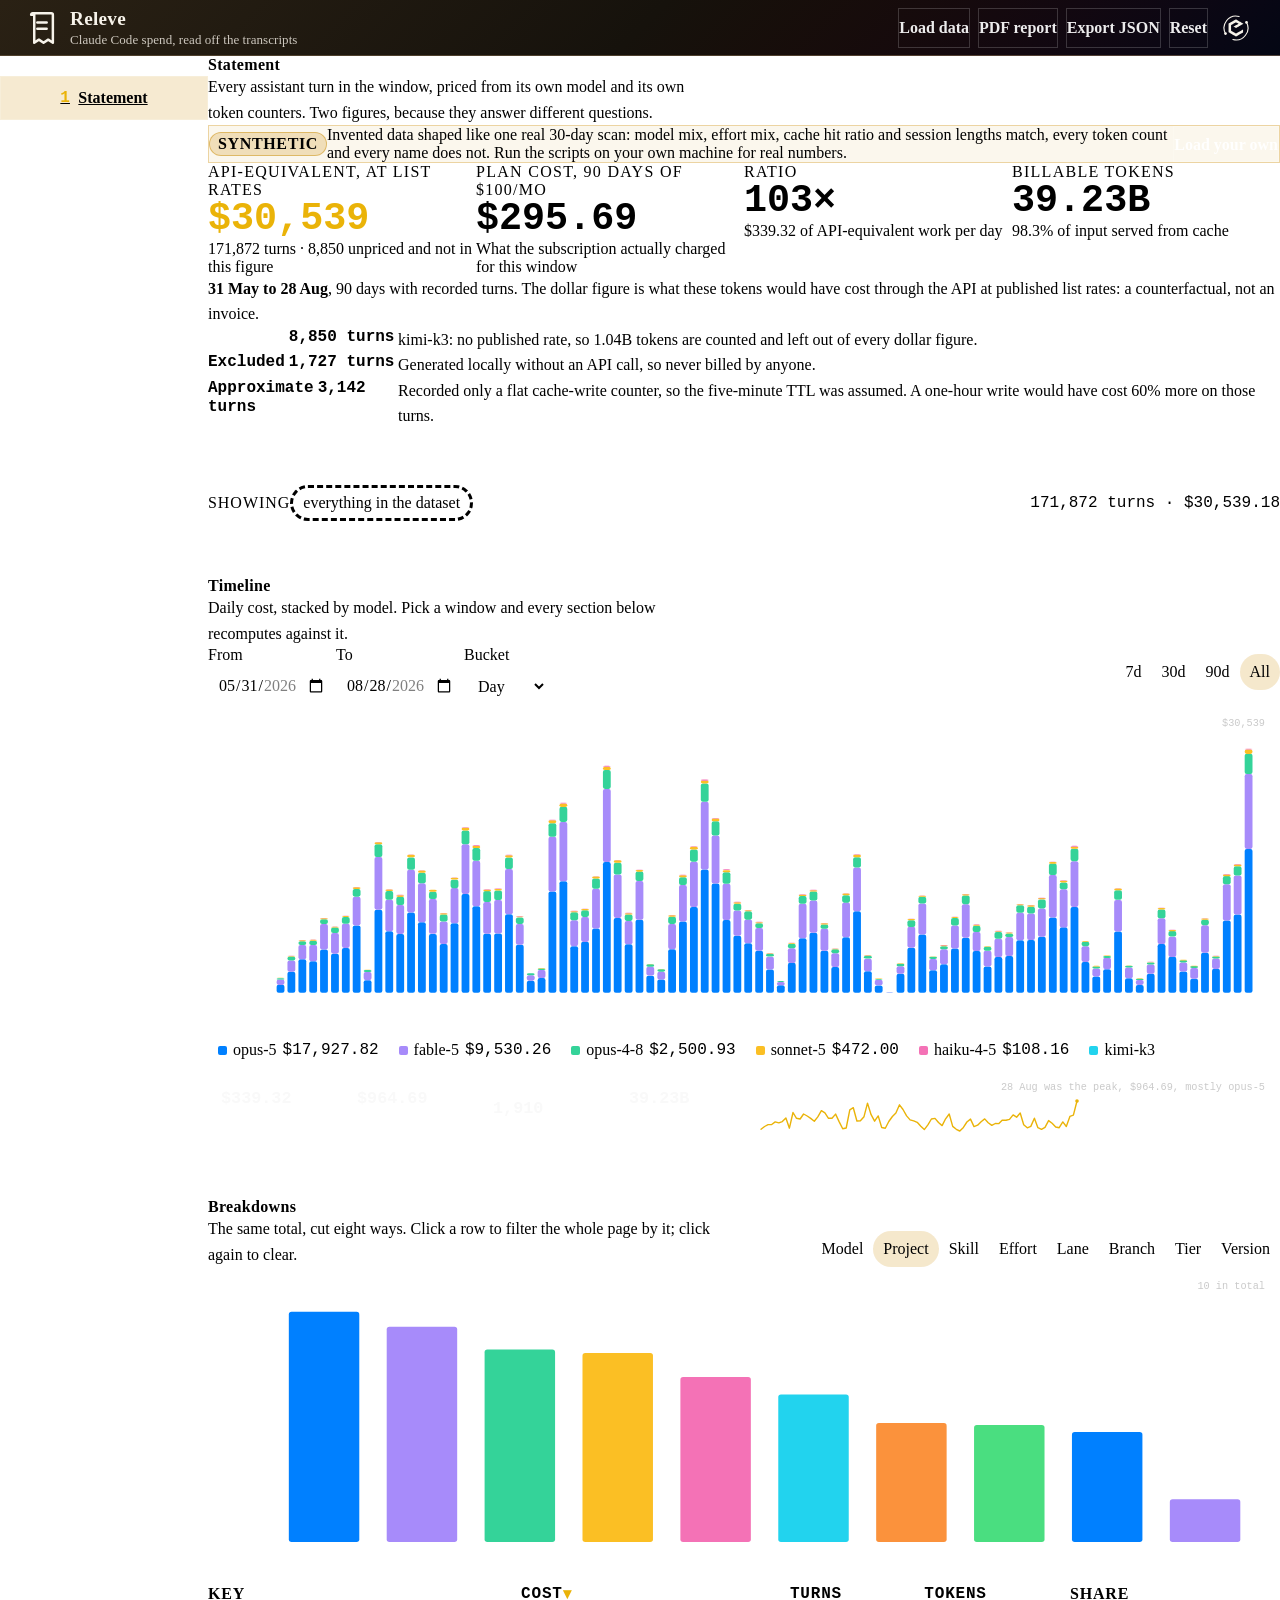
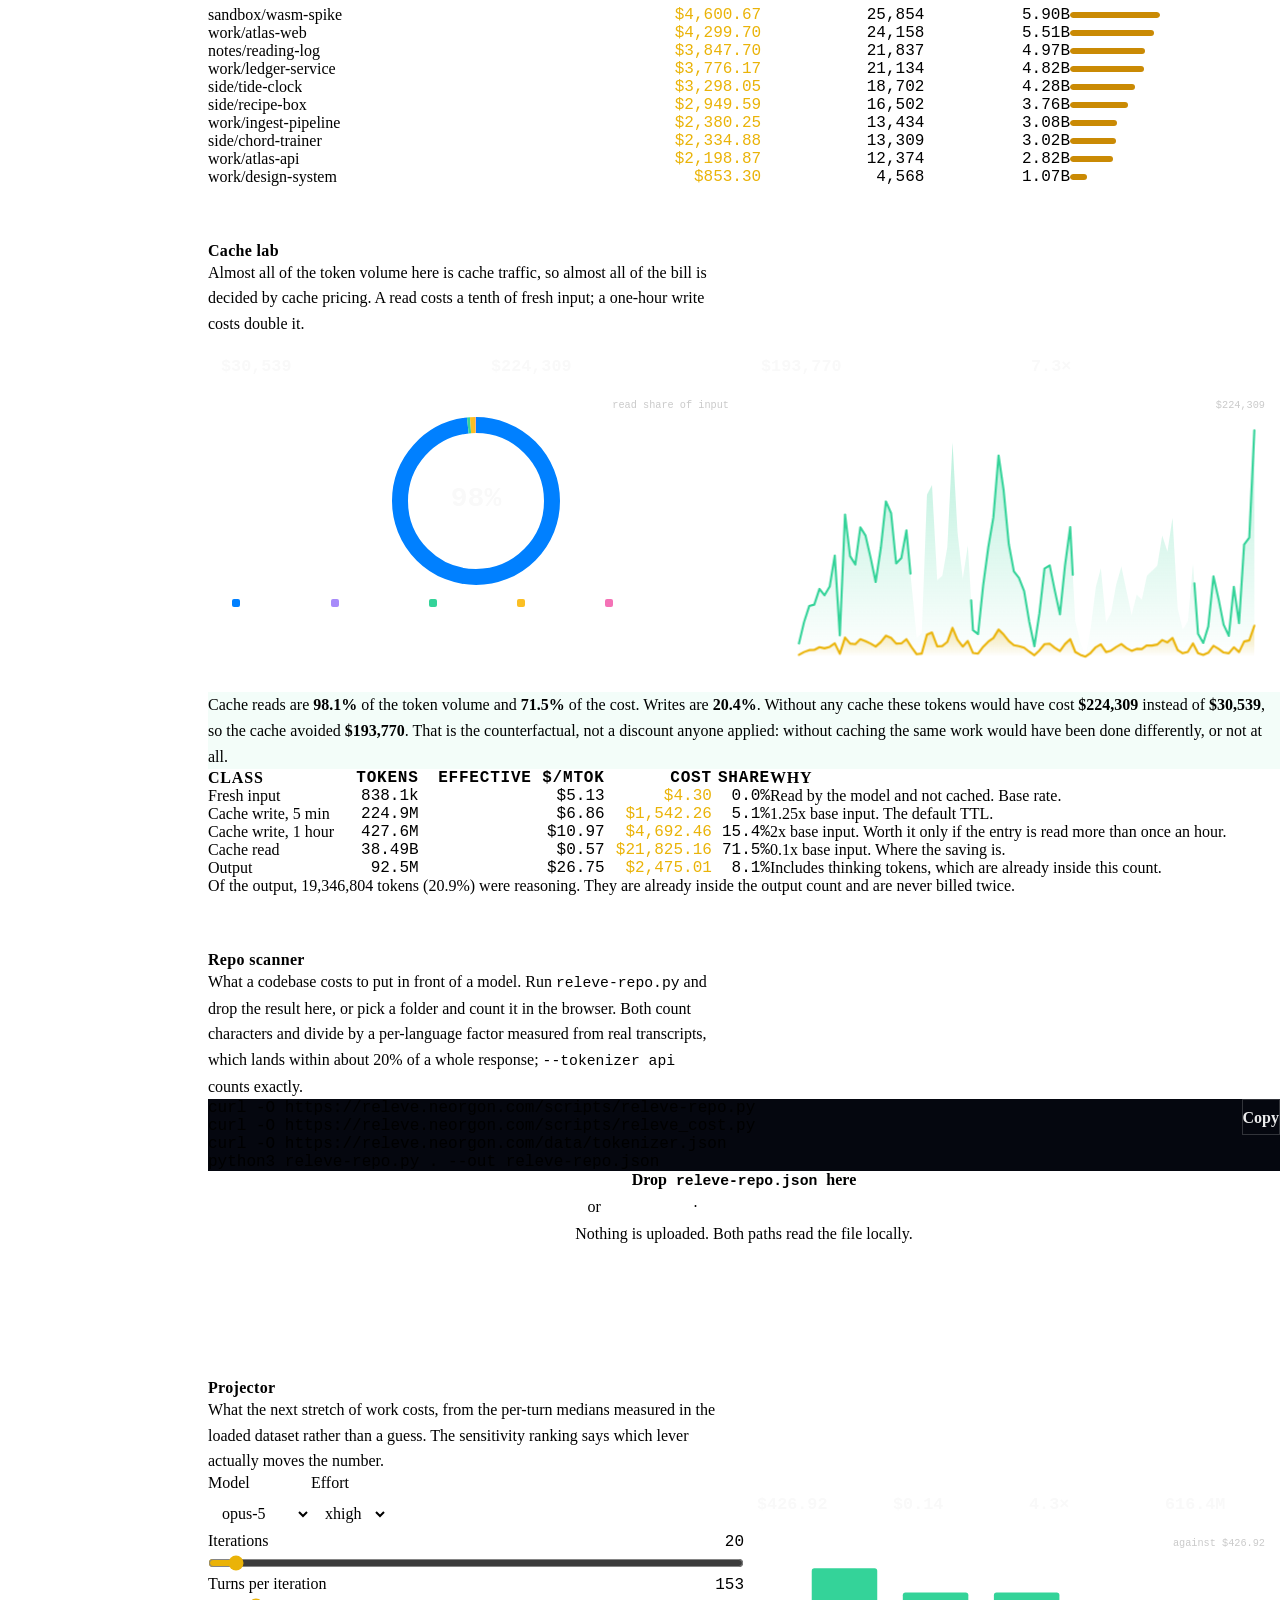
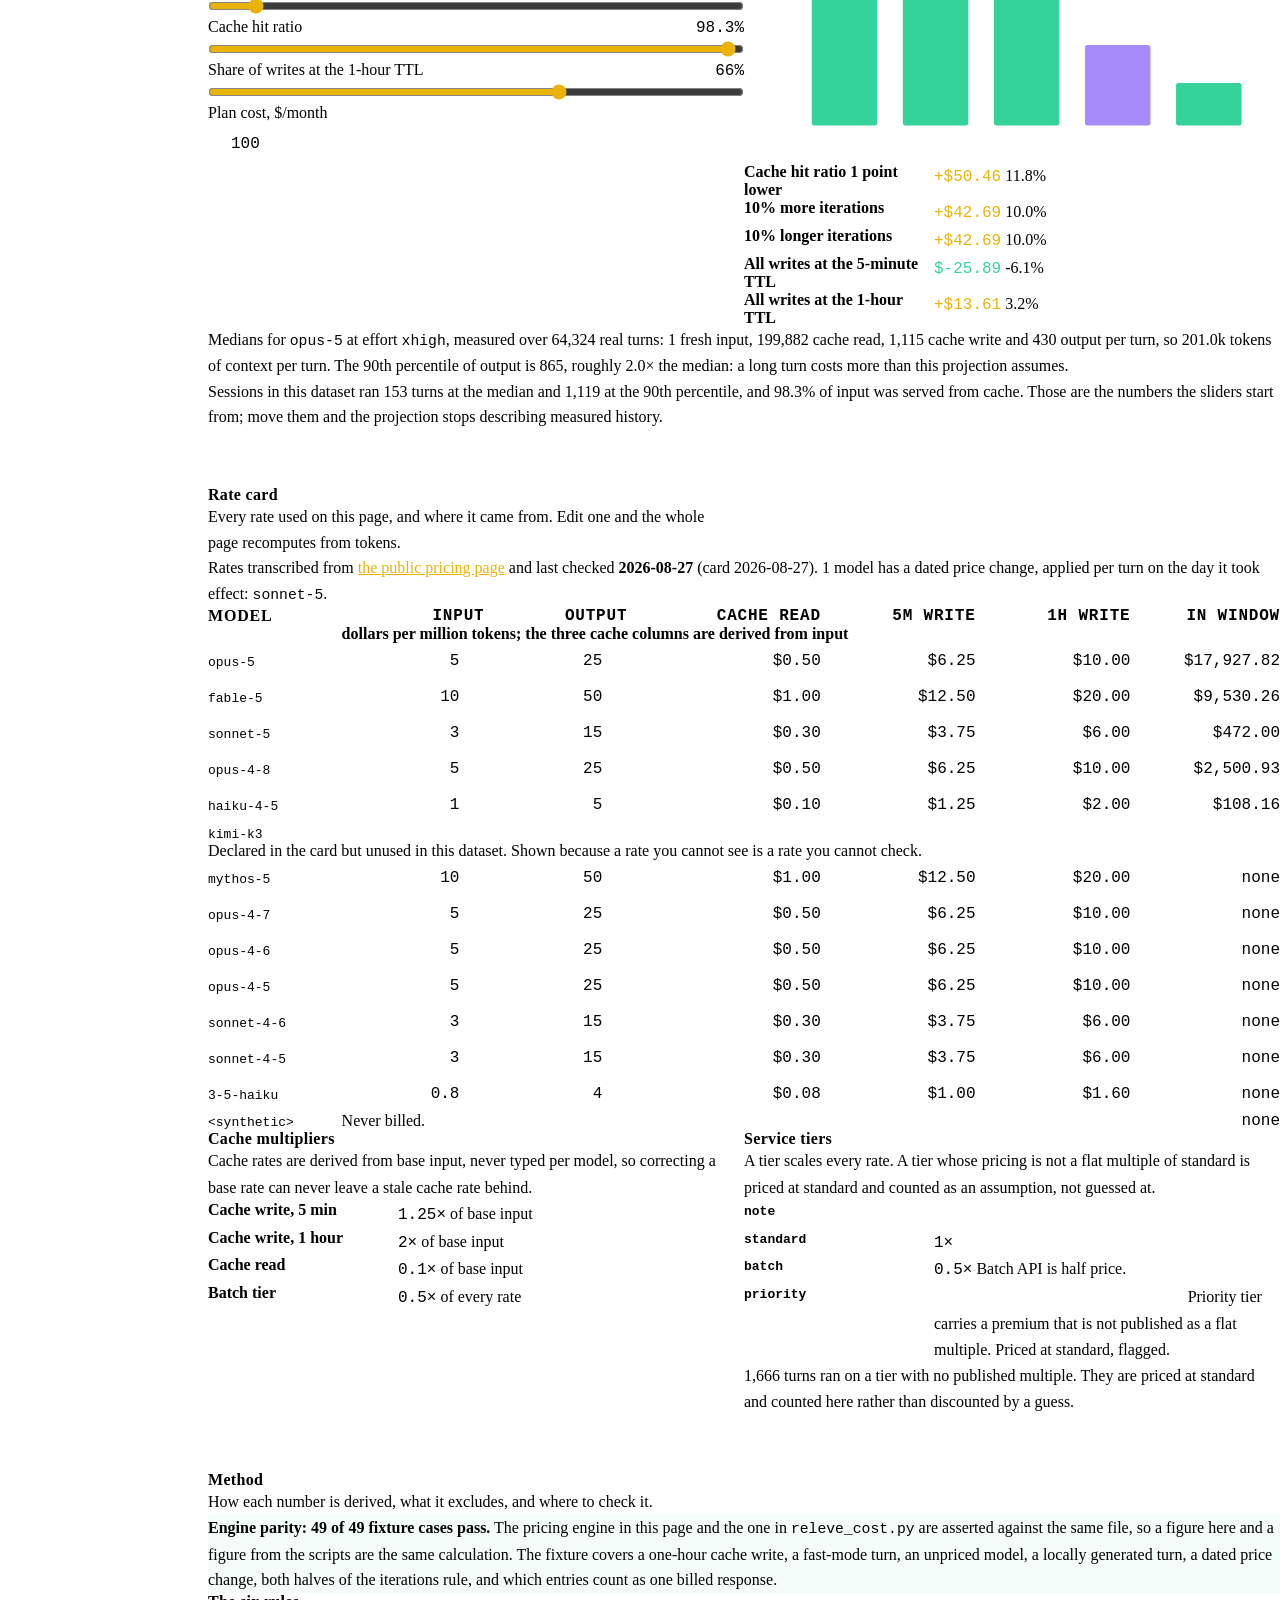
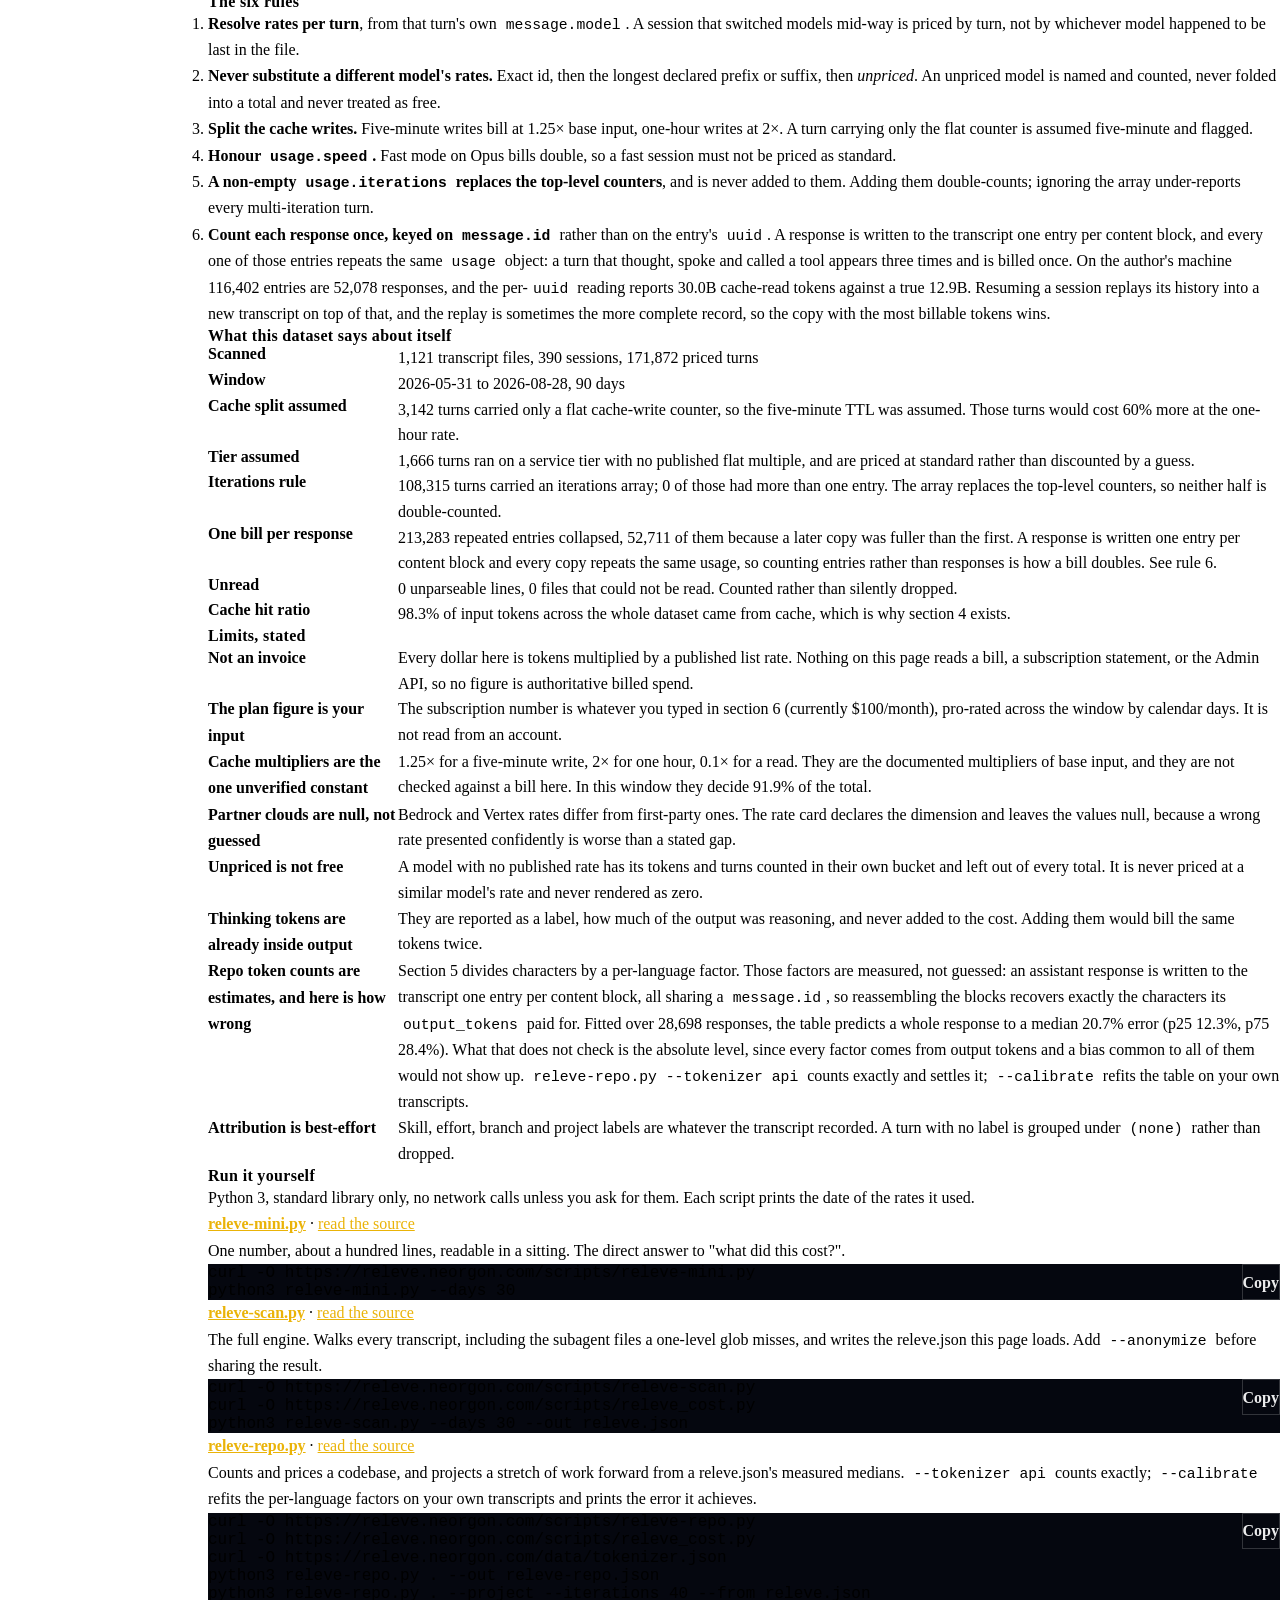
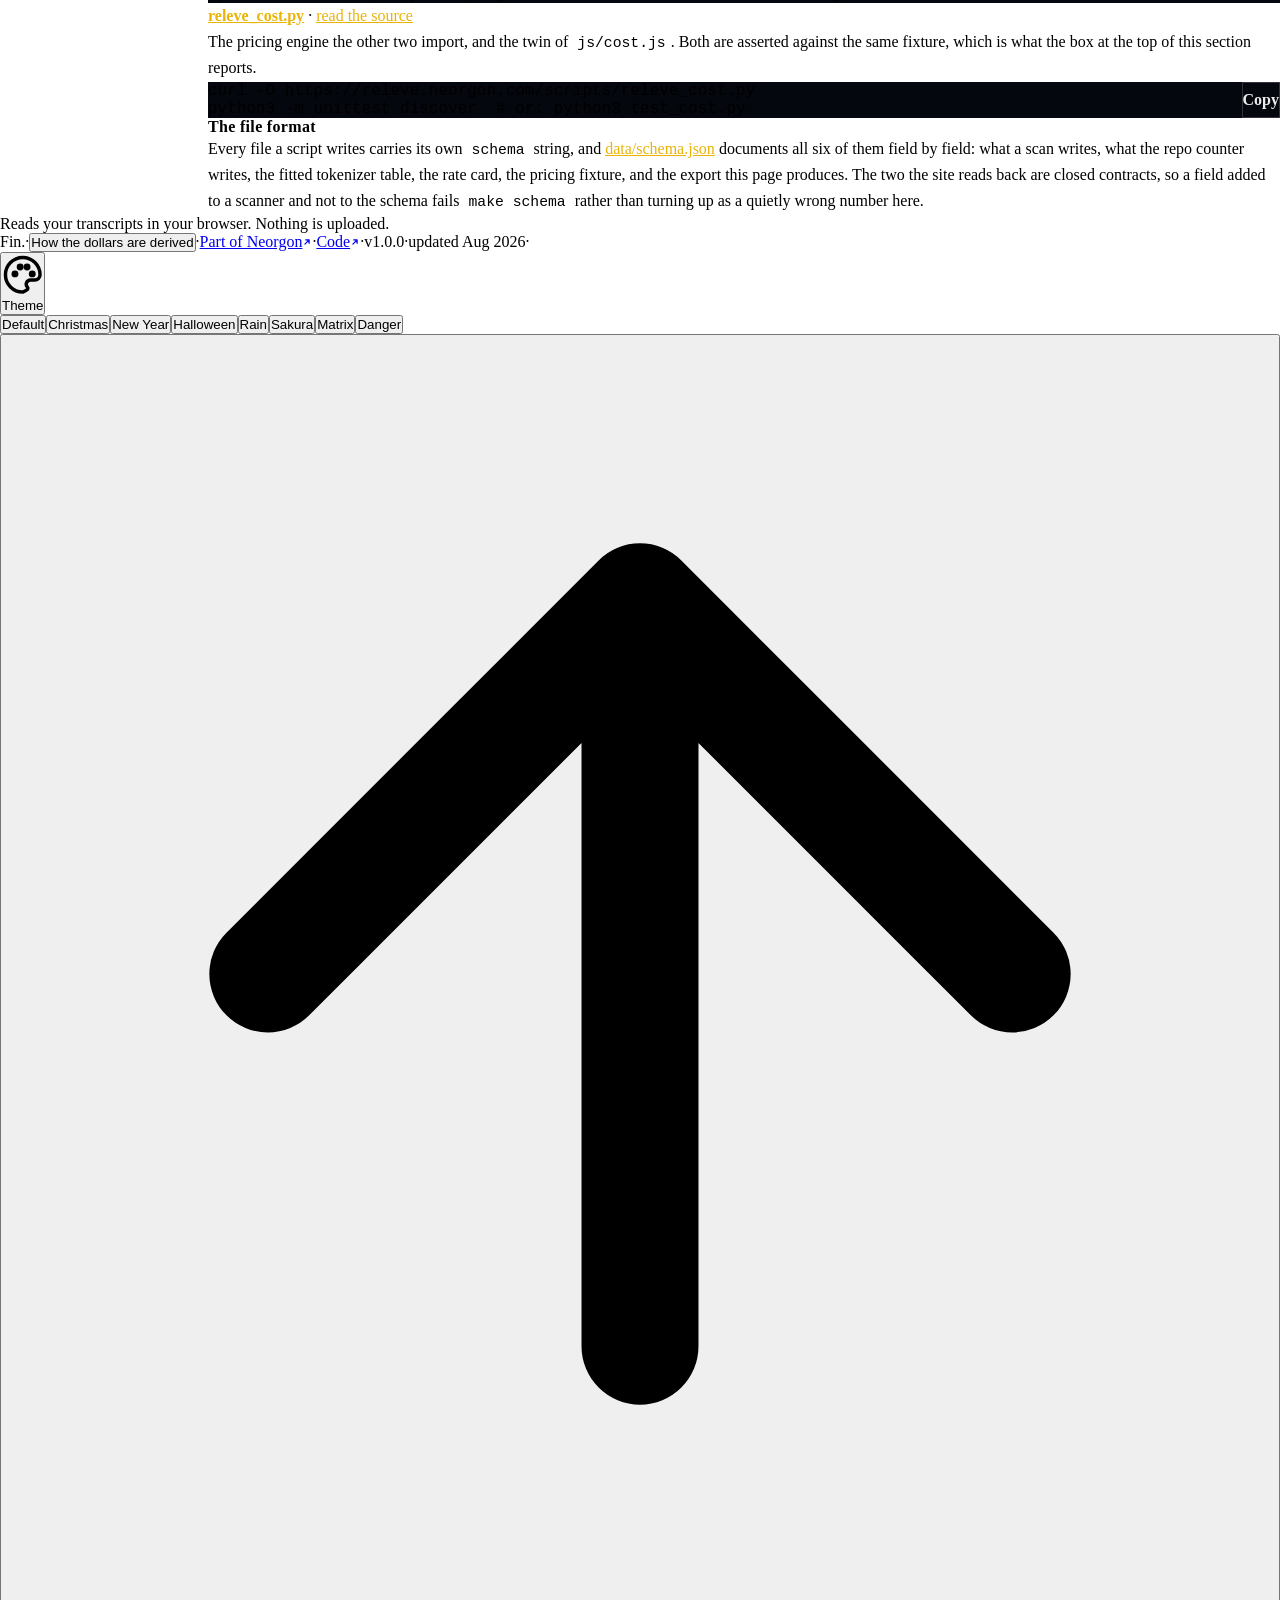
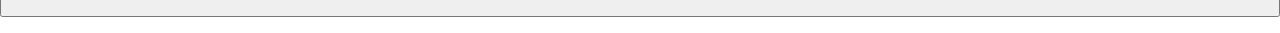
==== commit 2ab2b6c2: "chore(auth): sync the site catalogue" ====
--- a/index.html
+++ b/index.html
@@ -82,7 +82,8 @@
     <div class="header-right">
       <div class="header-actions">
         <button class="btn btn--ghost btn--sm" id="loadDataBtn" data-keep-mobile>Load data</button>
-        <button class="btn btn--ghost btn--sm" id="exportBtn">Export view</button>
+        <button class="btn btn--ghost btn--sm" id="pdfBtn" data-keep-mobile>PDF report</button>
+        <button class="btn btn--ghost btn--sm" id="exportBtn">Export JSON</button>
         <button class="btn btn--ghost btn--sm" id="resetBtn">Reset</button>
       </div>
 
@@ -138,78 +139,89 @@
           <div id="statementStats"></div>
         </section>
 
-        <!-- Filters apply to sections 2, 3 and 4. A direct child of the main
-             column, not of section 1: sticky travel is bounded by the parent,
-             and inside the section it ran out of road before ever sticking. -->
-        <div class="filters" id="filters" aria-label="Active filters"></div>
-
-        <!-- ── 2. Timeline ────────────────────────────────────── -->
-        <section class="section" id="timeline" aria-labelledby="timeline-title">
-          <div class="section__titles">
-            <h2 class="section__title" id="timeline-title">Timeline</h2>
-            <p class="section__lead">
-              Daily cost, stacked by model. Pick a window and every section
-              below recomputes against it.
-            </p>
-          </div>
-
-          <!-- One row: the typed window, the bucket, and the presets that set
-               both. Two rows left ~500px empty beside three small fields. -->
-          <div class="toolbar toolbar--window">
-            <label class="field"><span>From</span><input type="date" class="input" id="fromDate"></label>
-            <label class="field"><span>To</span><input type="date" class="input" id="toDate"></label>
-            <label class="field"><span>Bucket</span>
-              <select class="select" id="bucketSel">
-                <option value="day">Day</option>
-                <option value="week">Week</option>
-                <option value="month">Month</option>
-              </select>
-            </label>
-            <div class="toolbar toolbar--presets" id="windowPresets"></div>
-          </div>
-
-          <div id="timelineChart"></div>
-          <div class="legend" id="timelineLegend"></div>
-          <div id="timelineTrend" class="grid"></div>
-        </section>
-
-        <!-- ── 3. Breakdowns ──────────────────────────────────── -->
-        <section class="section" id="breakdowns" aria-labelledby="breakdowns-title">
-          <div class="section__header">
+        <!-- Sections 2, 3 and 4 are the ones the filter bar governs, and this
+             wrapper is the whole reason it stops at the bottom of them. A sticky
+             element is released by its own parent's bottom edge, so the parent
+             has to be the range the filter applies to: as a direct child of the
+             main column it stayed pinned through the repo scanner, the rate card
+             and the method notes, announcing a window and a facet that applied to
+             none of them and covering the top of each one on the way past. -->
+        <div class="scope">
+          <!-- Out of flow, one pixel tall, at the top of the range. It stops
+               intersecting at the moment the bar pins, which is how events.js
+               tells a stuck bar from one still sitting in the flow. -->
+          <div class="scope__sentinel" aria-hidden="true"></div>
+
+          <div class="filters" id="filters" aria-label="Active filters"></div>
+
+          <!-- ── 2. Timeline ────────────────────────────────────── -->
+          <section class="section" id="timeline" aria-labelledby="timeline-title">
             <div class="section__titles">
-              <h2 class="section__title" id="breakdowns-title">Breakdowns</h2>
+              <h2 class="section__title" id="timeline-title">Timeline</h2>
               <p class="section__lead">
-                The same total, cut eight ways. Click a row to filter the whole
-                page by it; click again to clear.
+                Daily cost, stacked by model. Pick a window and every section
+                below recomputes against it.
               </p>
             </div>
-            <div class="toolbar" id="dimTabs"></div>
-          </div>
-
-          <div id="breakdownBars"></div>
-          <div class="table-wrap"><table class="table" id="breakdownTable"></table></div>
-          <div class="note" id="breakdownNote" hidden></div>
-        </section>
-
-        <!-- ── 4. Cache lab ───────────────────────────────────── -->
-        <section class="section" id="cache" aria-labelledby="cache-title">
-          <div class="section__titles">
-            <h2 class="section__title" id="cache-title">Cache lab</h2>
-            <p class="section__lead">
-              Almost all of the token volume here is cache traffic, so almost all
-              of the bill is decided by cache pricing. A read costs a tenth of
-              fresh input; a one-hour write costs double it.
-            </p>
-          </div>
-
-          <div id="cacheHeadline"></div>
-          <div class="grid grid--wide">
-            <div id="cacheMix"></div>
-            <div id="cacheRatio"></div>
-          </div>
-          <div class="note note--good" id="cacheNote"></div>
-          <div class="table-wrap"><table class="table" id="cacheTable"></table></div>
-        </section>
+
+            <!-- One row: the typed window, the bucket, and the presets that set
+                 both. Two rows left ~500px empty beside three small fields. -->
+            <div class="toolbar toolbar--window">
+              <label class="field"><span>From</span><input type="date" class="input" id="fromDate"></label>
+              <label class="field"><span>To</span><input type="date" class="input" id="toDate"></label>
+              <label class="field"><span>Bucket</span>
+                <select class="select" id="bucketSel">
+                  <option value="day">Day</option>
+                  <option value="week">Week</option>
+                  <option value="month">Month</option>
+                </select>
+              </label>
+              <div class="toolbar toolbar--presets" id="windowPresets"></div>
+            </div>
+
+            <div id="timelineChart"></div>
+            <div class="legend" id="timelineLegend"></div>
+            <div id="timelineTrend" class="grid"></div>
+          </section>
+
+          <!-- ── 3. Breakdowns ──────────────────────────────────── -->
+          <section class="section" id="breakdowns" aria-labelledby="breakdowns-title">
+            <div class="section__header">
+              <div class="section__titles">
+                <h2 class="section__title" id="breakdowns-title">Breakdowns</h2>
+                <p class="section__lead">
+                  The same total, cut eight ways. Click a row to filter the whole
+                  page by it; click again to clear.
+                </p>
+              </div>
+              <div class="toolbar" id="dimTabs"></div>
+            </div>
+
+            <div id="breakdownBars"></div>
+            <div class="table-wrap"><table class="table" id="breakdownTable"></table></div>
+            <div class="note" id="breakdownNote" hidden></div>
+          </section>
+
+          <!-- ── 4. Cache lab ───────────────────────────────────── -->
+          <section class="section" id="cache" aria-labelledby="cache-title">
+            <div class="section__titles">
+              <h2 class="section__title" id="cache-title">Cache lab</h2>
+              <p class="section__lead">
+                Almost all of the token volume here is cache traffic, so almost all
+                of the bill is decided by cache pricing. A read costs a tenth of
+                fresh input; a one-hour write costs double it.
+              </p>
+            </div>
+
+            <div id="cacheHeadline"></div>
+            <div class="grid grid--wide">
+              <div id="cacheMix"></div>
+              <div id="cacheRatio"></div>
+            </div>
+            <div class="note note--good" id="cacheNote"></div>
+            <div class="table-wrap"><table class="table" id="cacheTable"></table></div>
+          </section>
+        </div>
 
         <!-- ── 5. Repo scanner ────────────────────────────────── -->
         <section class="section" id="repo" aria-labelledby="repo-title">
@@ -469,6 +481,13 @@
     </div>
   </div>
 
+  <!-- The printable statement. Empty until the PDF report button fills it, and
+       hidden from the screen and from assistive tech either way: it is a second
+       rendering of numbers the page already shows, and a screen reader meeting
+       both would read every figure twice. @media print hides everything else
+       and unhides this. -->
+  <div id="report" class="report" hidden aria-hidden="true"></div>
+
   <footer class="neo-footer" data-footer-mode="app">
     Reads your transcripts in your browser. Nothing is uploaded.
     <template data-neo-disclaimer data-label="How the dollars are derived"
--- a/css/style.css
+++ b/css/style.css
@@ -44,7 +44,19 @@
   --z-sticky-header: 200;
   --z-modal: 400;
   --z-toast: 500;
-}
+
+  /* Where the filter bar pins. Derived from the header's own height rather
+     than typed, so the two cannot drift apart, and overridden below when app
+     mode hides the bar on a scroll down: a fixed offset left the filters
+     floating over a 56px band of moving content with nothing above them. */
+  --filters-top: calc(var(--header-h-app, 56px) + 8px);
+}
+
+/* The kit slides the bar out on a scroll down and back on a scroll up. The
+   filters follow it, so the gap between them never opens. Falls back to the
+   header-height offset where :has() is unsupported, which is where this
+   started. */
+body:has(.header-bar.header-hidden) { --filters-top: 8px; }
 
 /* Author display values (e.g. .section/.stack flex) would otherwise defeat the
    hidden attribute — restore its authority once, globally. */
@@ -824,12 +836,45 @@
   color: var(--text-muted);
 }
 
+/* ── Filter scope ──────────────────────────────────────────────
+ * The range the filter bar governs: sections 2, 3 and 4. It exists so the bar
+ * has a parent to be released by. Sticky travel is bounded by the parent's
+ * bottom edge and by nothing else, so a bar parented to the whole main column
+ * follows the reader to the end of the page, and the four sections below this
+ * one are not filtered by it. It was describing a window and a facet that
+ * applied to none of them, over the top of whatever they were showing.
+ *
+ * The gap has to be restated: .shell__main is a .stack--loose flex column, and
+ * wrapping four of its children makes them one flex item whose own children
+ * would otherwise close up to zero.
+ */
+.scope {
+  position: relative;
+  display: flex;
+  flex-direction: column;
+  gap: 56px;
+}
+.scope__sentinel {
+  position: absolute;
+  top: 0;
+  left: 0;
+  width: 1px;
+  height: 1px;
+  pointer-events: none;
+}
+
 /* ── Filter bar ────────────────────────────────────────────────
  * Sticky, because a filter you cannot see is a filter you forget you set, and
- * every number below it is conditional on this row. */
+ * every number in the three sections below it is conditional on this row.
+ *
+ * Two states. In the flow it is a plain row, flush with the sections it
+ * belongs to. Pinned, it is a layer over moving content and says so with an
+ * edge and a shadow, because the blur alone read as a rendering artefact.
+ * events.js sets data-stuck from the sentinel above.
+ */
 .filters {
   position: sticky;
-  top: 64px;
+  top: var(--filters-top);
   z-index: 20;
   display: flex;
   flex-wrap: wrap;
@@ -838,8 +883,38 @@
   padding: var(--space-3);
   background: color-mix(in srgb, var(--bg) 88%, transparent);
   backdrop-filter: blur(12px);
+  -webkit-backdrop-filter: blur(12px);
   border: 1px solid var(--border);
   border-radius: var(--radius);
+  /* The offset moves with the header, so the timing is the header's own, token
+     for token. Anything else and the two cross: this bar sits 8px under the
+     header only for as long as both travel the same 56px on the same curve,
+     and a bar easing out under a header easing in slides behind it for about a
+     tenth of a second on every change of scroll direction. This is the showing
+     curve; the hiding one is below, matched to the kit the same way. */
+  transition:
+    top .26s var(--header-ease, ease),
+    border-color .2s var(--ease-out),
+    box-shadow .2s var(--ease-out);
+}
+body:has(.header-bar.header-hidden) .filters {
+  transition:
+    top .2s var(--header-ease-in, ease),
+    border-color .2s var(--ease-out),
+    box-shadow .2s var(--ease-out);
+}
+.filters[data-stuck="true"] {
+  border-color: var(--border-strong);
+  /* Contact plus ambient, no spread: enough to lift the row off the numbers
+     sliding under it without turning into a drop shadow on a card. */
+  box-shadow:
+    0 1px 0 color-mix(in srgb, var(--bg) 70%, transparent),
+    0 10px 22px -14px rgba(2, 6, 23, .9);
+}
+/* The offset changes when the header hides, and a sticky element animating its
+   own top is movement the reader did not ask for. */
+@media (prefers-reduced-motion: reduce) {
+  .filters { transition: none; }
 }
 .filters__label {
   font-size: var(--text-xs);
@@ -1190,10 +1265,375 @@
 .slider > input[type="range"] { grid-column: 1 / -1; }
 
 /* ── Responsive ────────────────────────────────────────────── */
-@media (max-width: 939px) {
-  .filters { top: 0; }
-}
+/* The rail becomes a scrolling row below 940px, but the header stays sticky
+   and stays 56px at every width, so the filter bar keeps the one offset it has
+   on a desktop and .scope keeps the one gap .stack--loose uses around it. */
 @media (max-width: 600px) {
   .headline__cell { padding: var(--space-3) var(--space-4); }
   .table th, .table td { padding: 6px var(--space-2); }
 }
+
+/* ── The printable statement ───────────────────────────────────
+ * #report is empty and hidden until the PDF report button fills it, and this
+ * block is what turns it into a document. The screen never shows it.
+ *
+ * Paper, not the app. The dark surface this page uses is right for the scene it
+ * was designed for (a desk at the end of a long stretch of agent work, terminal
+ * open in the next window) and wrong for the one a report lands in: attached to
+ * a mail, read on a phone, or actually printed. So the report declares its own
+ * light palette rather than inheriting the screen's, and it declares it by
+ * overriding the Viz Kit's ink tokens, so the charts come with it instead of
+ * staying legible only on black.
+ */
+.report { display: none; }
+
+@media print {
+  /* Nothing but the report. The page's own sections are the same figures in an
+     interactive layout, so printing both prints everything twice. */
+  body.printing > *:not(#report) { display: none !important; }
+  body.printing { background: #fff; display: block; }
+
+  .report {
+    display: block;
+    /* The site's own family, deliberately. A report that changed typeface to
+       look like a report would be the only surface here that does not look
+       like the tool that made it. Money stays on the mono stack, same as the
+       screen, because that is what makes two totals comparable by eye. */
+    font-family: var(--font);
+    color: #14110b;
+    background: #fff;
+    font-size: 10.5pt;
+    line-height: 1.5;
+
+    /* Chart ink, re-pointed at paper. The Viz Kit resolves these at use, so a
+       redefinition here re-skins every builder without touching viz.css. The
+       categorical --viz-c1..c8 are left alone: they are mid-tone and read on
+       white as well as on black, and changing them would make the report's
+       series colours disagree with the screen's. */
+    --viz-ink: #14110b;
+    --viz-ink-2: #45403a;
+    --viz-ink-mute: #6b6559;
+    --viz-grid: rgba(20, 17, 11, .10);
+    --viz-grid-2: rgba(20, 17, 11, .16);
+    --viz-surface: #fff;
+    --viz-border: rgba(20, 17, 11, .16);
+    --viz-border-strong: rgba(20, 17, 11, .26);
+    --viz-accent: #8a5d04;
+    --viz-accent-bright: #a97406;
+  }
+
+  /* Bar fills and the donut's ring are the data, not decoration: a viewer that
+     drops backgrounds to save ink drops the chart. */
+  .report svg,
+  .report .report__cell-bar i,
+  .report .report__figure--lead {
+    -webkit-print-color-adjust: exact;
+    print-color-adjust: exact;
+  }
+
+  @page {
+    margin: 16mm 14mm 14mm;
+  }
+
+  /* ── Masthead ── */
+  .report__masthead { margin-bottom: 10mm; }
+  .report__brand {
+    display: flex;
+    align-items: baseline;
+    gap: 10px;
+    padding-bottom: 6px;
+    border-bottom: 2px solid #14110b;
+  }
+  .report__wordmark {
+    font-size: 15pt;
+    font-weight: 700;
+    letter-spacing: .04em;
+  }
+  .report__kicker { font-size: 8.5pt; color: #6b6559; }
+  .report__title {
+    margin-top: 7mm;
+    font-size: 26pt;
+    font-weight: 600;
+    letter-spacing: -.01em;
+    line-height: 1.05;
+  }
+  .report__range {
+    margin-top: 2px;
+    font-size: 12pt;
+    color: #45403a;
+  }
+  .report__meta {
+    display: grid;
+    grid-template-columns: repeat(4, 1fr);
+    gap: 4mm;
+    margin-top: 6mm;
+    padding-top: 3mm;
+    border-top: 1px solid rgba(20, 17, 11, .16);
+  }
+  .report__meta dt {
+    font-size: 7.5pt;
+    letter-spacing: .07em;
+    text-transform: uppercase;
+    color: #6b6559;
+  }
+  .report__meta dd { font-size: 9.5pt; margin-top: 2px; }
+  .report__standfirst {
+    margin-top: 6mm;
+    padding: 3.5mm 4mm;
+    background: #f6f2e8;
+    border: 1px solid rgba(20, 17, 11, .14);
+    border-radius: 3px;
+    font-size: 9.5pt;
+    line-height: 1.55;
+    max-width: none;
+  }
+
+  /* ── The four figures ── */
+  /* Three across, under a lead that spans them. Two columns left the fourth
+     cell alone on a row of its own, which reads as a missing cell. */
+  .report__figures {
+    display: grid;
+    grid-template-columns: repeat(3, 1fr);
+    gap: 3mm;
+    margin-bottom: 9mm;
+    break-inside: avoid;
+  }
+  .report__figure {
+    padding: 4mm;
+    border: 1px solid rgba(20, 17, 11, .18);
+    border-radius: 3px;
+  }
+  .report__figure--lead {
+    grid-column: 1 / -1;
+    background: #f6f2e8;
+    border-color: rgba(20, 17, 11, .3);
+  }
+  .report__figure-label {
+    display: block;
+    font-size: 7.5pt;
+    letter-spacing: .07em;
+    text-transform: uppercase;
+    color: #6b6559;
+  }
+  .report__figure-value {
+    display: block;
+    margin-top: 1mm;
+    font-family: var(--mono);
+    font-size: 19pt;
+    font-weight: 600;
+    font-variant-numeric: tabular-nums;
+    letter-spacing: -.02em;
+  }
+  .report__figure--lead .report__figure-value { font-size: 30pt; }
+  .report__figure-foot {
+    display: block;
+    margin-top: 1mm;
+    font-size: 8.5pt;
+    color: #45403a;
+  }
+
+  /* ── Sections ── */
+  .report__block { margin-bottom: 9mm; }
+  /* Each of these opens a page. The report is a handful of dense tables, and a
+     table that starts four lines above a page break is unreadable in a way that
+     a page of white space at the bottom is not. */
+  .report__block--break { break-before: page; }
+  .report__block h2 {
+    font-size: 13pt;
+    font-weight: 600;
+    padding-bottom: 2mm;
+    margin-bottom: 4mm;
+    border-bottom: 1px solid rgba(20, 17, 11, .24);
+    break-after: avoid;
+  }
+  .report__block h3 {
+    font-size: 10.5pt;
+    font-weight: 600;
+    margin: 6mm 0 3mm;
+    break-after: avoid;
+  }
+  .report__note {
+    font-size: 9pt;
+    line-height: 1.55;
+    color: #45403a;
+    margin-top: 3mm;
+    max-width: 78ch;
+  }
+  .report__note--parity {
+    padding: 3mm;
+    background: #eef6ee;
+    border: 1px solid rgba(20, 90, 40, .28);
+    border-radius: 3px;
+    color: #1e4620;
+  }
+  .report__note--bad {
+    background: #fdecec;
+    border-color: rgba(150, 20, 20, .3);
+    color: #7a1414;
+  }
+
+  /* ── Tables ── */
+  .report__table {
+    width: 100%;
+    border-collapse: collapse;
+    font-size: 8.5pt;
+    margin-top: 4mm;
+  }
+  .report__table th,
+  .report__table td {
+    padding: 1.6mm 2mm;
+    text-align: left;
+    border-bottom: 1px solid rgba(20, 17, 11, .12);
+    vertical-align: top;
+  }
+  .report__table thead th {
+    font-size: 7.5pt;
+    letter-spacing: .06em;
+    text-transform: uppercase;
+    color: #6b6559;
+    border-bottom: 1px solid rgba(20, 17, 11, .35);
+  }
+  /* Repeat the head on every page a long breakdown spills onto. */
+  .report__table thead { display: table-header-group; }
+  .report__table tr { break-inside: avoid; }
+  .report__table td.n,
+  .report__table th.n {
+    text-align: right;
+    font-family: var(--mono);
+    font-variant-numeric: tabular-nums;
+    white-space: nowrap;
+  }
+  .report__cell-key {
+    max-width: 62mm;
+    overflow-wrap: anywhere;
+  }
+  .report__cell-note { color: #6b6559; font-size: 8pt; }
+  .report__cell-bar {
+    width: 22mm;
+    padding-top: 2.4mm;
+  }
+  .report__cell-bar i {
+    display: block;
+    height: 1.6mm;
+    min-width: .4mm;
+    background: #a97406;
+    border-radius: 1mm;
+  }
+  /* An absent number is a word, not a blank and never a zero: the same rule the
+     screen keeps, and the one the whole page argues for. */
+  .report__unknown {
+    font-family: var(--mono);
+    font-size: .92em;
+    color: #6b6559;
+  }
+  .report__num {
+    font-family: var(--mono);
+    font-variant-numeric: tabular-nums;
+  }
+
+  /* ── Definition lists ── */
+  .report__deflist { margin-top: 3mm; }
+  .report__deflist > div {
+    padding: 2.2mm 0;
+    border-bottom: 1px solid rgba(20, 17, 11, .1);
+    break-inside: avoid;
+  }
+  .report__deflist dt { font-size: 9pt; font-weight: 600; }
+  .report__deflist dd {
+    font-size: 8.5pt;
+    color: #45403a;
+    margin-top: 1mm;
+    max-width: 82ch;
+  }
+
+  /* ── Charts and their keys ── */
+  .report .viz-panel {
+    border: 1px solid rgba(20, 17, 11, .16);
+    border-radius: 3px;
+    background: #fff;
+    padding: 3mm;
+    break-inside: avoid;
+  }
+  .report .viz-svg { width: 100%; height: auto; }
+  /* Direct children only. statGrid() at the top of a section is a row of four
+     readings and wants a grid; the donut builds its own legend from the same
+     class inside .viz-panel, and forcing that into four equal columns inside a
+     150px well boxed each swatch and wrapped the labels. */
+  .report__block > .viz-stats {
+    display: grid;
+    grid-template-columns: repeat(4, 1fr);
+    gap: 2mm;
+    margin-top: 3mm;
+  }
+  .report__block > .viz-stats > .viz-stat {
+    padding: 2.5mm;
+    border: 1px solid rgba(20, 17, 11, .16);
+    border-radius: 3px;
+    break-inside: avoid;
+  }
+  .report__block > .viz-stats > .viz-stat .viz-stat__value { font-size: 12pt; }
+  /* The donut's own legend: a plain wrapped row of swatch plus label. */
+  .report .viz-panel .viz-stats {
+    display: flex;
+    flex-wrap: wrap;
+    gap: 1.5mm 3mm;
+    margin-top: 2.5mm;
+  }
+  .report .viz-panel .viz-stat {
+    border: 0;
+    padding: 0;
+    font-size: 7.5pt;
+  }
+  .report__legend {
+    display: flex;
+    flex-wrap: wrap;
+    gap: 2mm 4mm;
+    margin-top: 2.5mm;
+    font-size: 8pt;
+    color: #45403a;
+  }
+  .report__key { display: inline-flex; align-items: center; gap: 1.5mm; }
+  .report__key i {
+    width: 2.4mm; height: 2.4mm;
+    border-radius: .6mm;
+    -webkit-print-color-adjust: exact;
+    print-color-adjust: exact;
+  }
+  /* Wide enough for the donut's legend to sit two across. At one column the
+     legend stacked five deep and the panel ran a long way past the paragraph
+     beside it. */
+  .report__split {
+    display: grid;
+    grid-template-columns: 62mm minmax(0, 1fr);
+    gap: 5mm;
+    align-items: start;
+    margin-top: 4mm;
+    break-inside: avoid;
+  }
+  .report__split .report__note { margin-top: 0; }
+
+  .report__cmd {
+    margin-top: 3mm;
+    padding: 3mm;
+    background: #f6f2e8;
+    border: 1px solid rgba(20, 17, 11, .16);
+    border-radius: 3px;
+    font-family: var(--mono);
+    font-size: 8pt;
+    line-height: 1.6;
+    white-space: pre-wrap;
+    overflow-wrap: anywhere;
+  }
+
+  /* ── Colophon ── */
+  .report__colophon {
+    display: flex;
+    flex-wrap: wrap;
+    gap: 2mm 6mm;
+    margin-top: 10mm;
+    padding-top: 3mm;
+    border-top: 1px solid rgba(20, 17, 11, .3);
+    font-size: 7.5pt;
+    color: #6b6559;
+  }
+}
